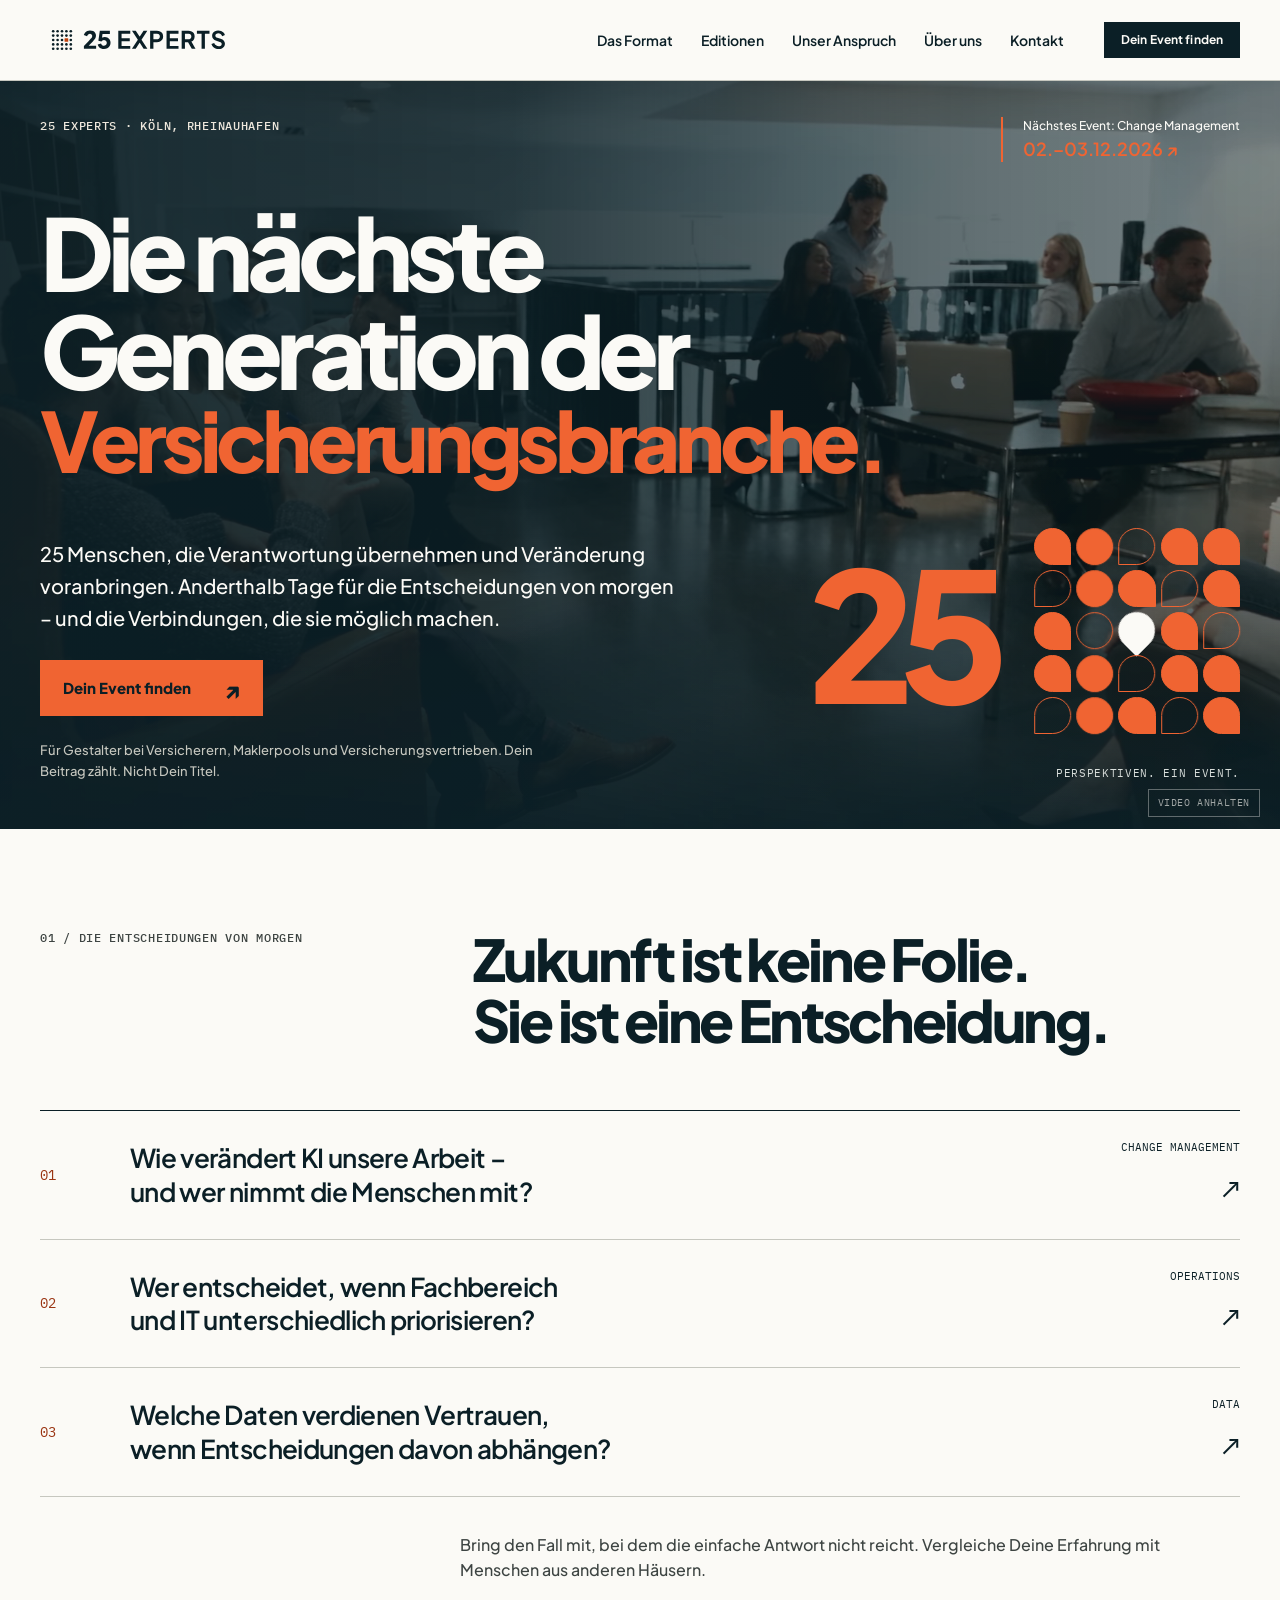
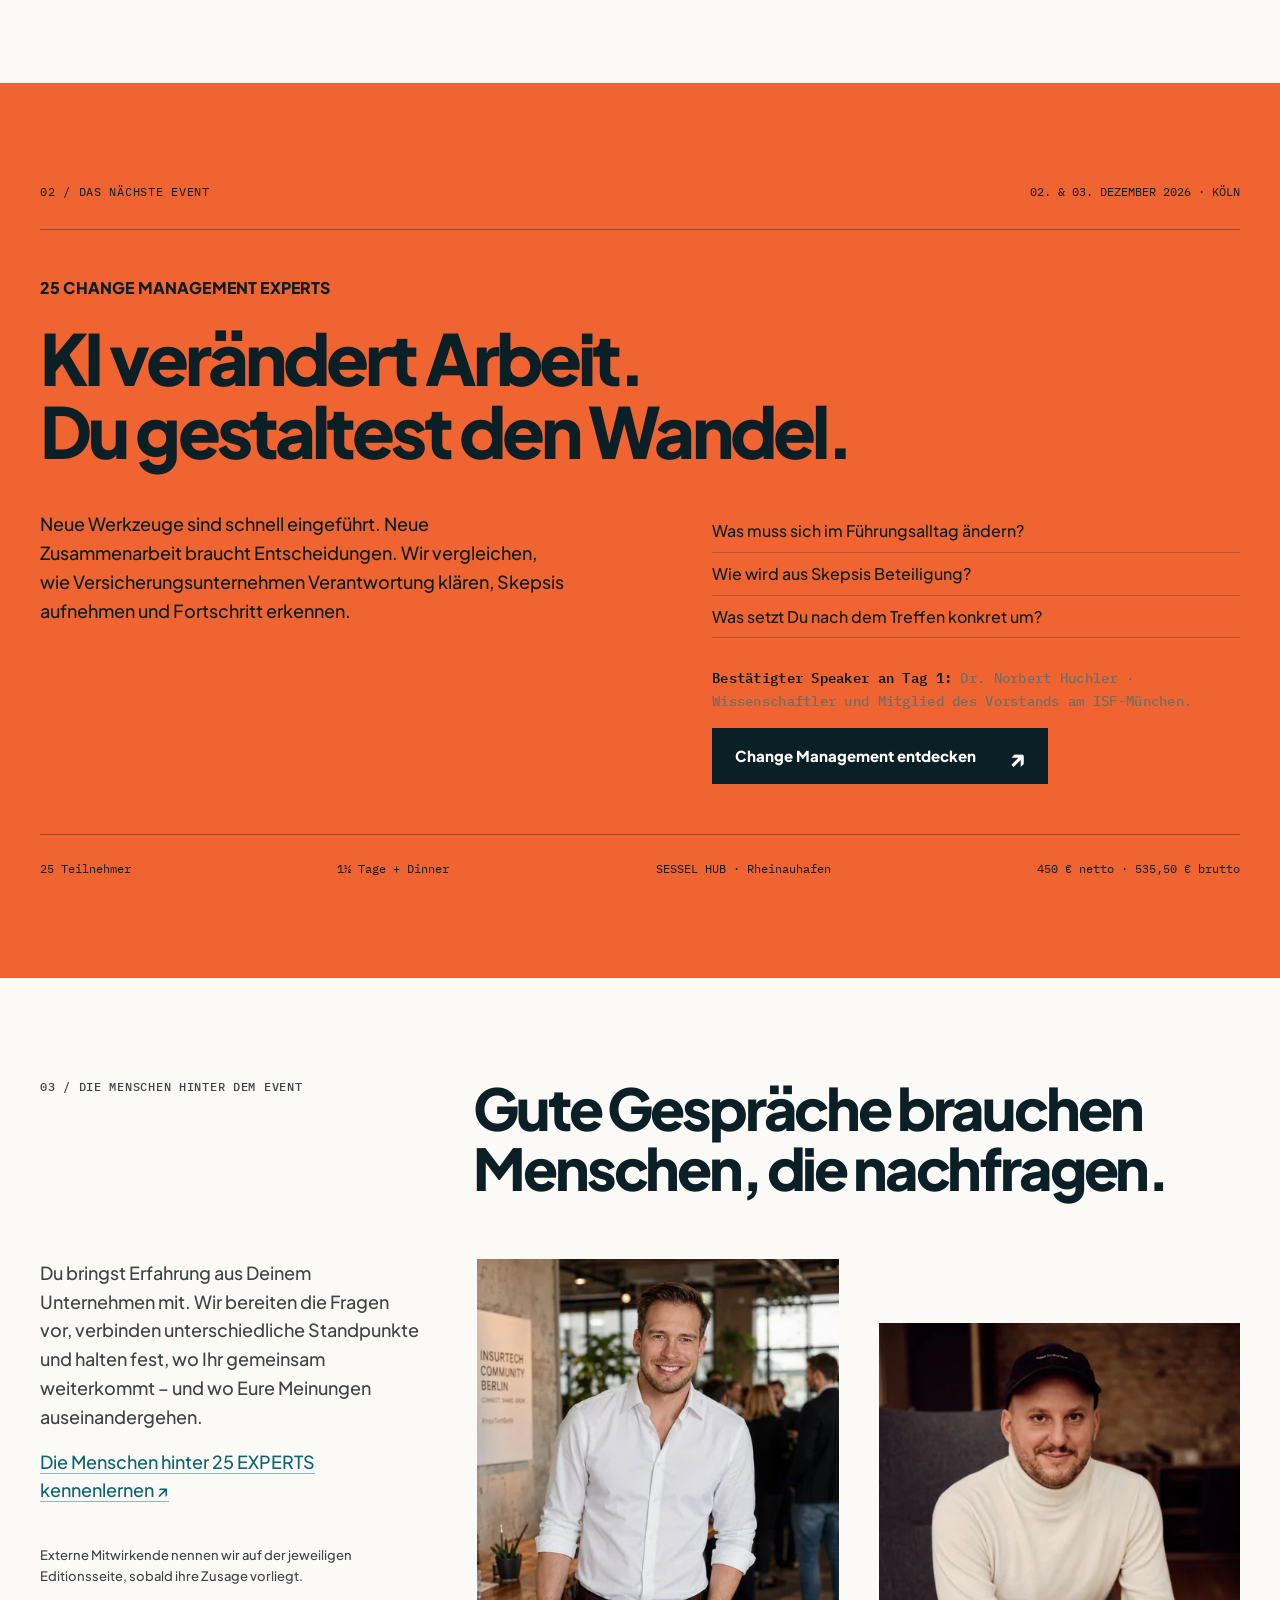
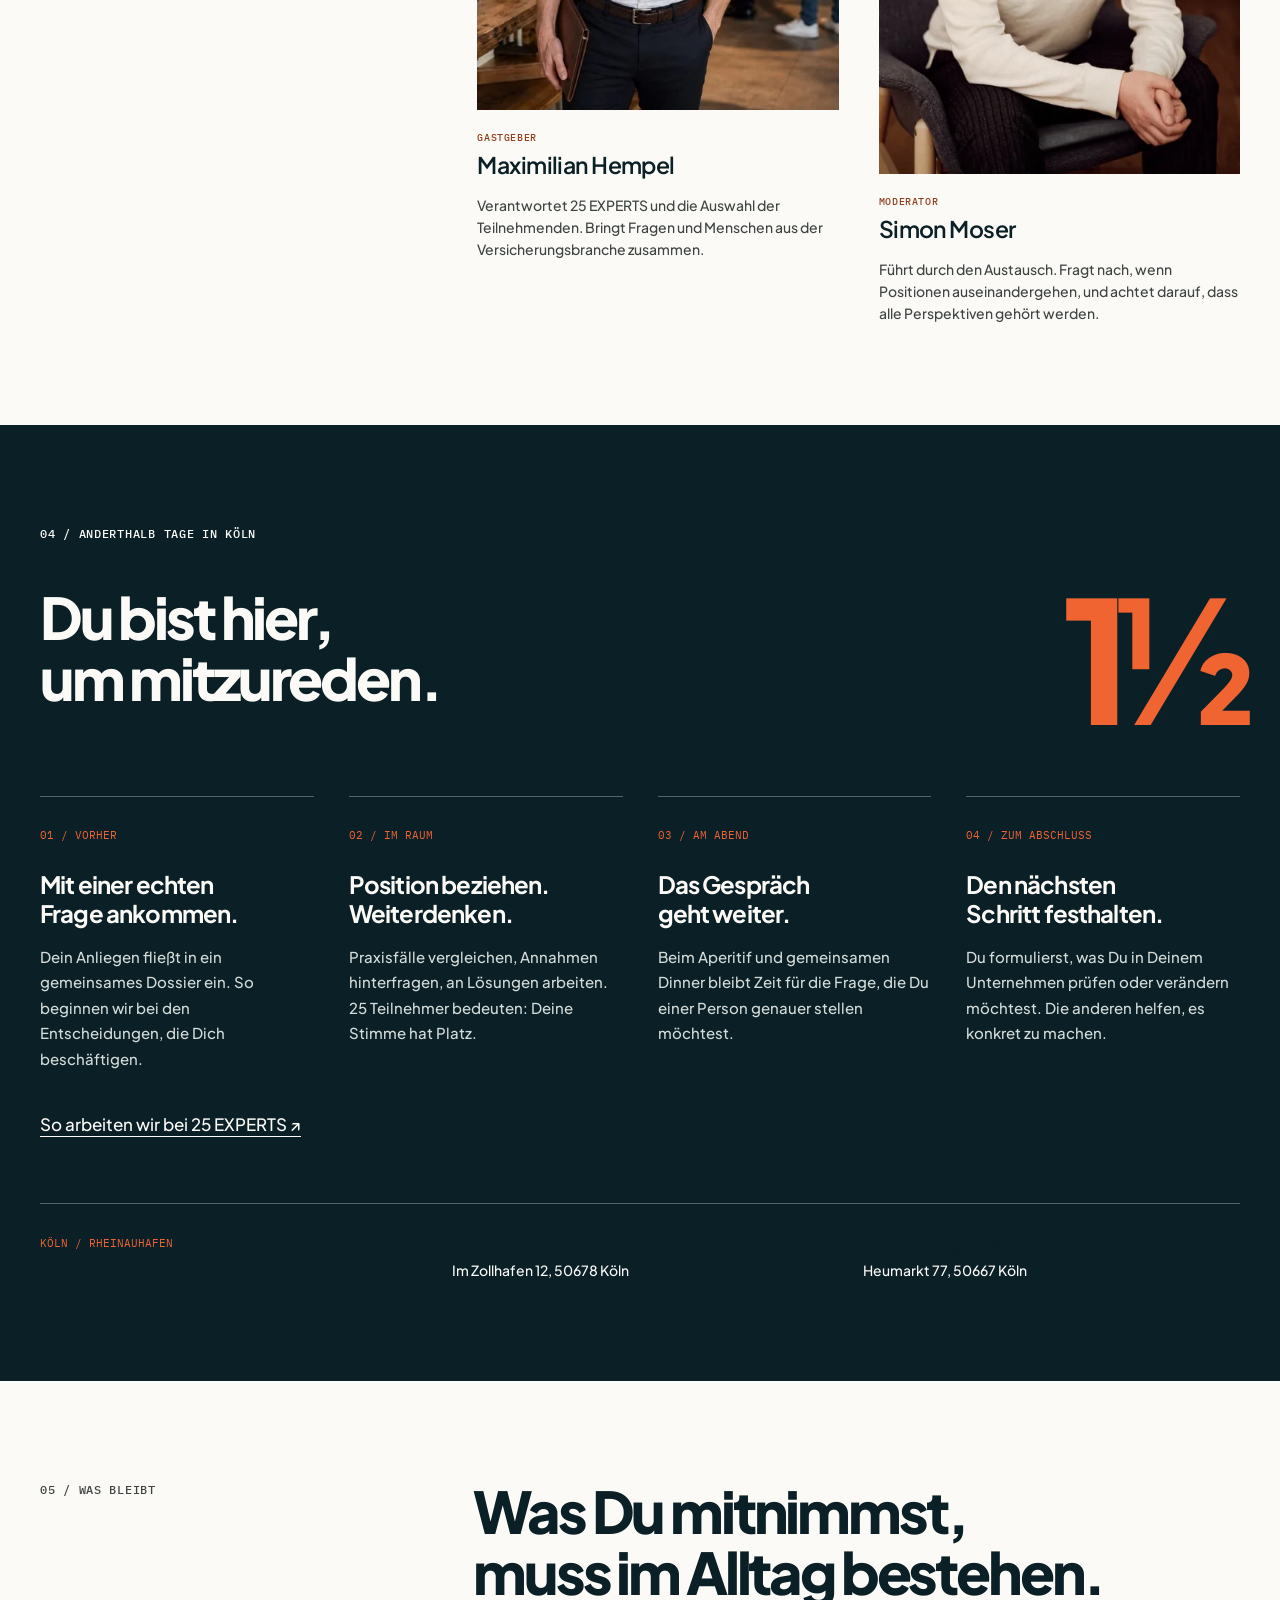
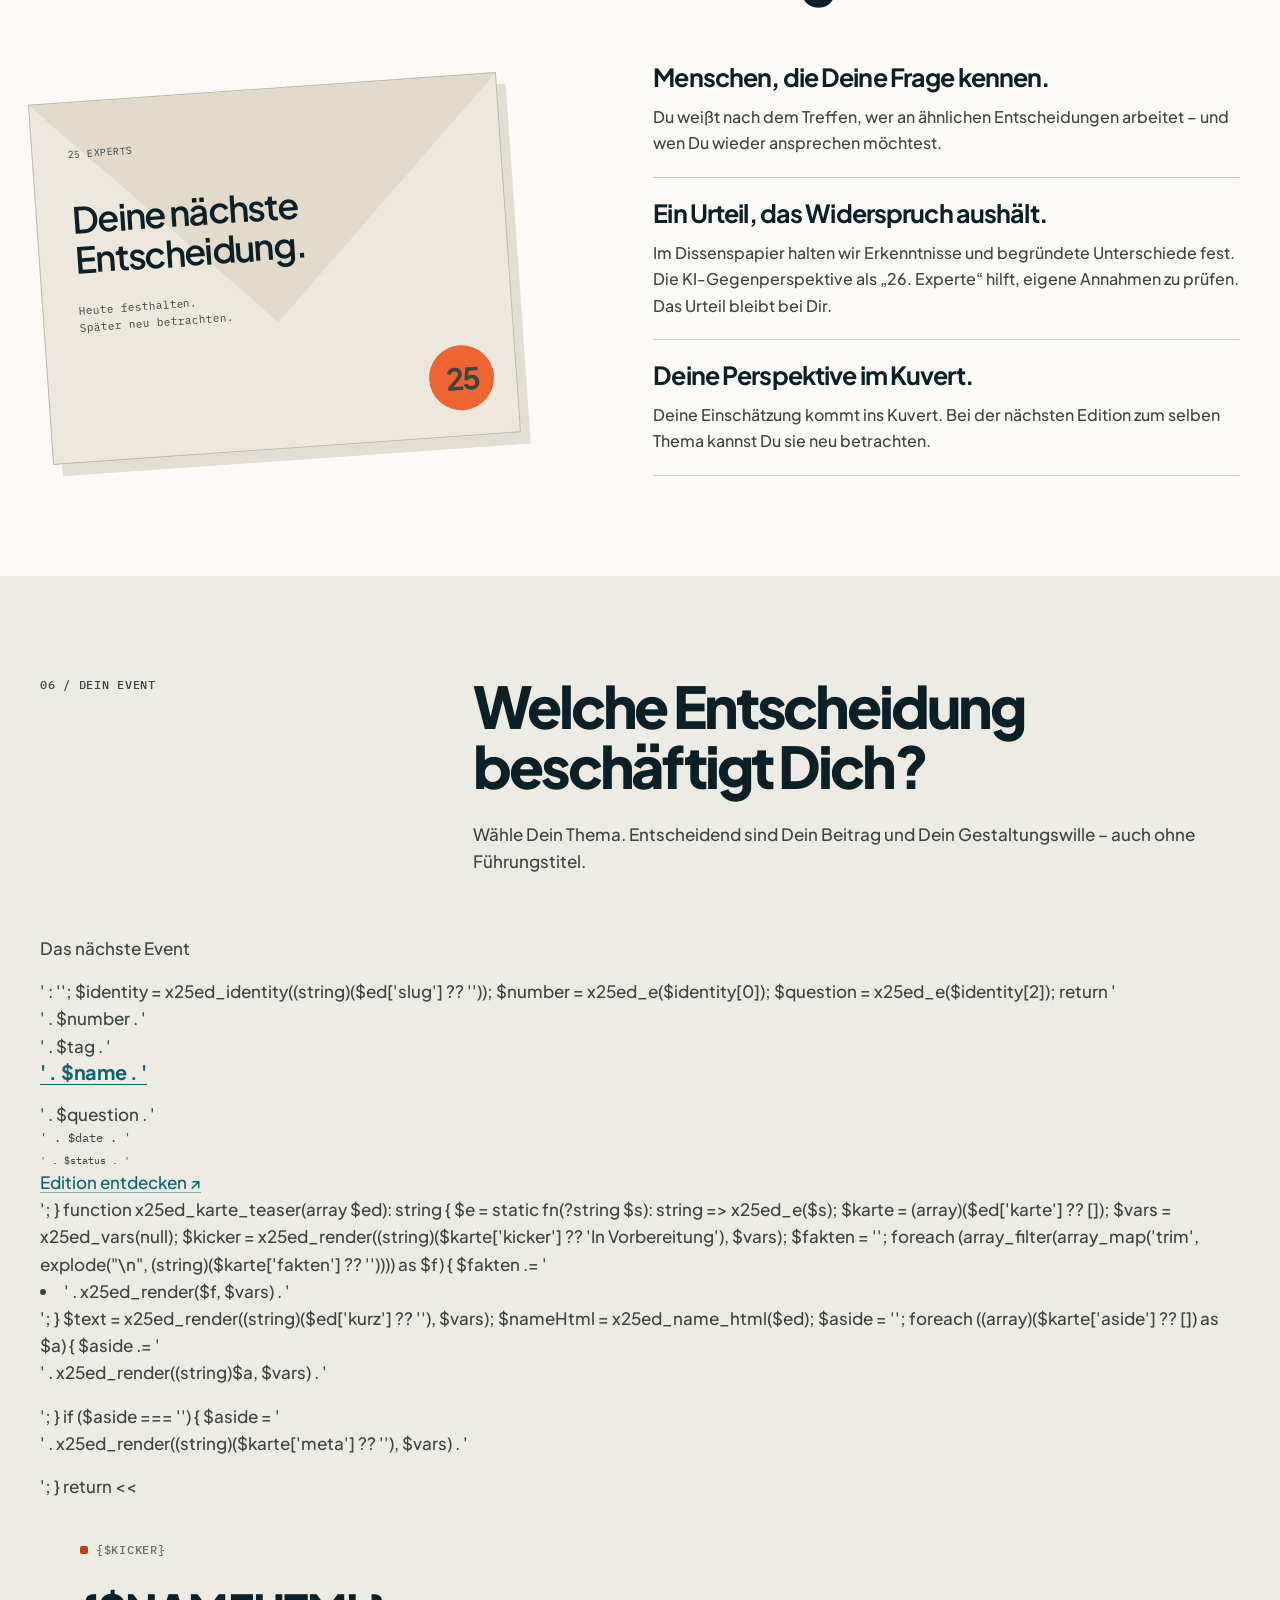
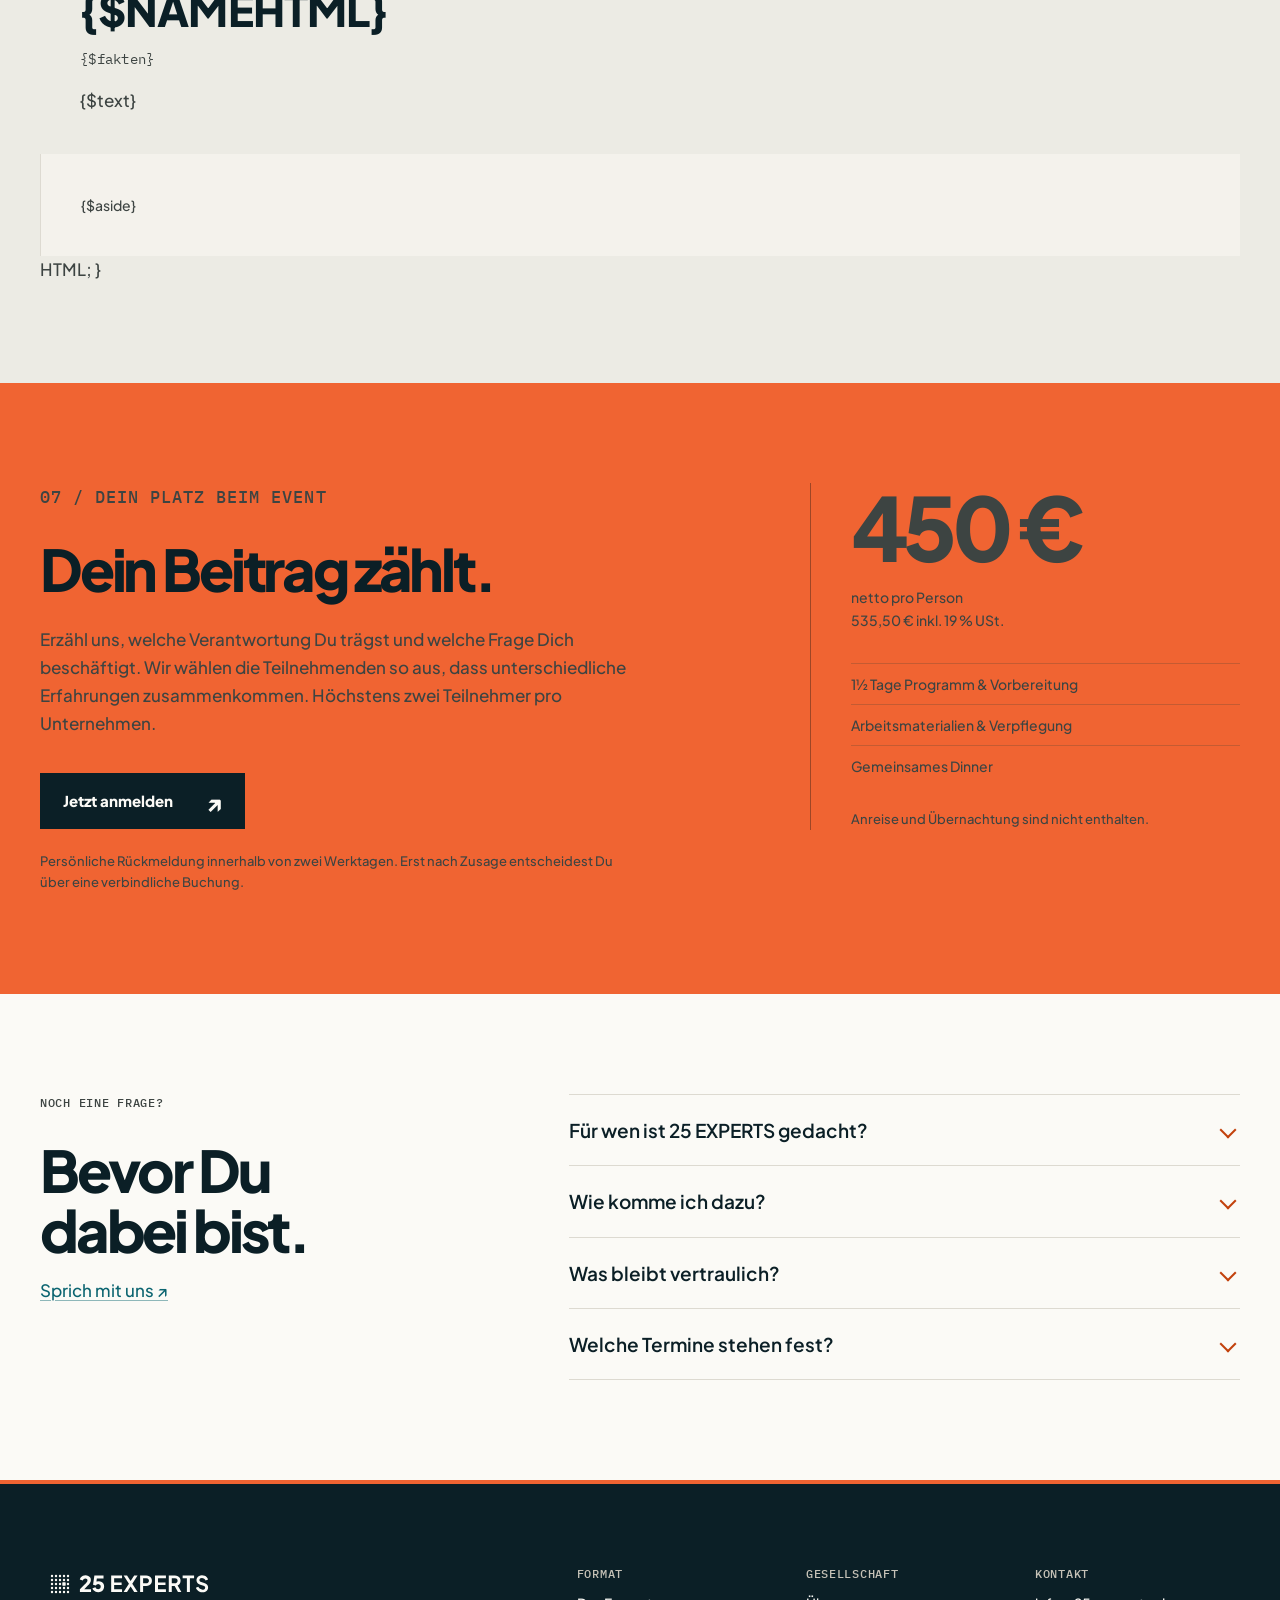
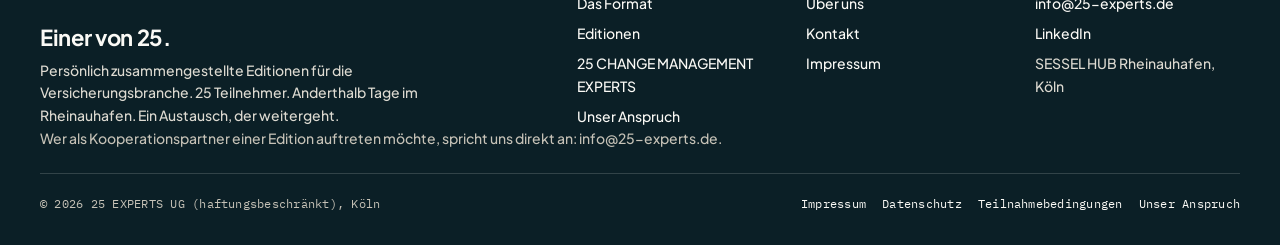
==== index.html @ a6038c77 "Header-Video: Hochformat-Fassung für Handys, Hinweis entfernt - Neue Fassung hero-teilnehmer-v1-mobi" ====
<!DOCTYPE html>
<html lang="de">
<head>
  <meta charset="utf-8">
  <meta name="viewport" content="width=device-width, initial-scale=1">
  <title>25 EXPERTS – Die nächste Generation der Versicherungsbranche</title>
  <meta name="description" content="25 Menschen, die Verantwortung übernehmen. Anderthalb Tage für die Entscheidungen von morgen. Finde Dein Event in Köln, Rheinauhafen.">
  <link rel="canonical" href="https://25-experts.de/">
  <meta property="og:type" content="website">
  <meta property="og:site_name" content="25 EXPERTS">
  <meta property="og:locale" content="de_DE">
  <meta property="og:title" content="25 EXPERTS – Die nächste Generation der Versicherungsbranche">
  <meta property="og:description" content="25 Menschen, die Verantwortung übernehmen. Anderthalb Tage für die Entscheidungen von morgen. Finde Dein Event in Köln, Rheinauhafen.">
  <meta property="og:url" content="https://25-experts.de/">
  <meta property="og:image" content="https://25-experts.de/assets/img/og/25experts-og.jpg">
  <meta property="og:image:width" content="1200">
  <meta property="og:image:height" content="630">
  <meta property="og:image:alt" content="Einer von 25. 25-experts.de">
  <meta name="twitter:card" content="summary_large_image">
  <meta name="theme-color" content="#0B1F26">
  <link rel="icon" href="assets/img/favicon.svg" type="image/svg+xml">
  <link rel="preload" href="assets/fonts/PlusJakartaSans-ExtraBold.woff2" as="font" type="font/woff2" crossorigin>
  <link rel="preload" href="assets/fonts/PlusJakartaSans-Medium.woff2" as="font" type="font/woff2" crossorigin>
  <link rel="preload" href="assets/fonts/IBMPlexMono-Medium.woff2" as="font" type="font/woff2" crossorigin>
  <link rel="stylesheet" href="assets/css/tokens.css?v=fbc4d914">
  <link rel="stylesheet" href="assets/css/components.css?v=30dc58ed">
  <link rel="stylesheet" href="assets/css/site.css?v=1ccbd7b7">
  <link rel="stylesheet" href="assets/css/identity.css?v=69ebd83a">
  <script>document.documentElement.classList.add('js');</script>
  <script type="application/ld+json">
  {
    "@context": "https://schema.org",
    "@type": "Organization",
    "name": "25 EXPERTS",
    "legalName": "25 EXPERTS UG (haftungsbeschränkt)",
    "url": "https://25-experts.de/",
    "logo": "https://25-experts.de/assets/img/25experts-logo-square.svg",
    "image": "https://25-experts.de/assets/img/og/25experts-og.jpg",
    "slogan": "Einer von 25.",
    "description": "25 EXPERTS verbindet Fach- und Führungskräfte aus Versicherern, Maklerpools und Versicherungsvertrieben. Jede Edition wird persönlich zusammengestellt: 25 Teilnehmer, vorbereitete Praxisfragen und ein gemeinsamer Abend in Köln.",
    "address": {"@type": "PostalAddress", "streetAddress": "Moitzfeld 17", "postalCode": "51429", "addressLocality": "Bergisch Gladbach", "addressCountry": "DE"},
    "email": "info@25-experts.de",
    "founder": [{"@type": "Person", "name": "Maximilian Hempel", "sameAs": "https://www.linkedin.com/in/maximilianhempel/"}],
    "sameAs": ["https://www.linkedin.com/company/141373969/"]
  }
  </script>
</head>
<body class="nx-home">
  <a class="x-skip" href="#inhalt">Zum Inhalt springen</a>
  <header class="x-header" id="x-header">
    <div class="x-container x-header__inner">
      <a class="x-header__logo" href="/" aria-label="25 EXPERTS, zur Startseite">
        <img class="x-logo--light" src="assets/img/25experts-logo-horizontal.svg" alt="25 EXPERTS" width="360" height="80">
        <img class="x-logo--dark" src="assets/img/25experts-logo-horizontal-white.svg" alt="" aria-hidden="true" width="360" height="80">
      </a>
      <button class="x-burger" type="button" aria-expanded="false" aria-controls="x-nav" aria-label="Menü öffnen"><span class="x-burger__lines"><span></span></span></button>
      <nav class="x-nav" id="x-nav" aria-label="Hauptnavigation">
        <ul>
          <li><a href="/format">Das Format</a></li>
          <li><a href="/editionen">Editionen</a></li>
          <li><a href="/neutralitaetskodex">Unser Anspruch</a></li>
          <li><a href="/ueber-uns">Über uns</a></li>
          <li><a href="/kontakt">Kontakt</a></li>
        </ul>
        <a class="x-btn x-btn--primary x-btn--sm" href="#editionen">Dein Event finden</a>
      </nav>
    </div>
  </header>

  <main id="inhalt" tabindex="-1">
<section class="nx-hero nx-hero--video" aria-labelledby="home-title">
 <div class="nx-hero__media" aria-hidden="true">
  <video class="nx-hero__video" autoplay muted loop playsinline preload="auto" disablepictureinpicture disableremoteplayback tabindex="-1">
   <source src="assets/video/hero-teilnehmer-v1-mobil.webm" type="video/webm" media="(max-width: 700px)">
   <source src="assets/video/hero-teilnehmer-v1-mobil.mp4" type="video/mp4" media="(max-width: 700px)">
   <source src="assets/video/hero-teilnehmer-v1-720.webm" type="video/webm" media="(max-width: 900px)">
   <source src="assets/video/hero-teilnehmer-v1-720.mp4" type="video/mp4" media="(max-width: 900px)">
   <source src="assets/video/hero-teilnehmer-v1-1080.webm" type="video/webm">
   <source src="assets/video/hero-teilnehmer-v1-1080.mp4" type="video/mp4">
  </video>
 </div>
 <div class="nx-hero__meta"><button class="nx-hero__toggle" type="button" aria-pressed="false" hidden>Video anhalten</button></div>
 <div class="x-container">
  <div class="nx-hero__top"><p class="nx-eyebrow">25 EXPERTS · Köln, Rheinauhafen</p><a class="nx-next-note" href="/editionen/change-management/"><span>Nächstes Event: Change Management</span><strong>02.–03.12.2026 <span aria-hidden="true">↗</span></strong></a></div>
  <h1 id="home-title"><span>Die nächste</span><span>Generation der</span><span class="nx-hero__industry">Versicherungs&shy;branche.</span></h1>
  <div class="nx-hero__bottom"><div><p class="nx-hero__lead">25 Menschen, die Verantwortung übernehmen und Veränderung voranbringen. Anderthalb Tage für die Entscheidungen von morgen – und die Verbindungen, die sie möglich machen.</p><a class="nx-button" href="#editionen">Dein Event finden <span aria-hidden="true">↗</span></a><p class="nx-hero__audience">Für Gestalter bei Versicherern, Maklerpools und Versicherungsvertrieben. Dein Beitrag zählt. Nicht Dein Titel.</p></div><div class="nx-emblem" aria-hidden="true"><span class="nx-emblem__number">25</span><div class="nx-perspectives"><i></i><i></i><i></i><i></i><i></i><i></i><i></i><i></i><i></i><i></i><i></i><i></i><i></i><i></i><i></i><i></i><i></i><i></i><i></i><i></i><i></i><i></i><i></i><i></i><i></i></div><span class="nx-emblem__label">Perspektiven. Ein Event.</span></div></div>
 </div>
</section>
<section class="nx-questions nx-section" aria-labelledby="decisions-title"><div class="x-container">
 <div class="nx-section-head"><p class="nx-eyebrow">01 / Die Entscheidungen von morgen</p><h2 id="decisions-title">Zukunft ist keine Folie.<br>Sie ist eine Entscheidung.</h2></div>
 <div class="nx-question-list">
  <a href="/editionen/change-management/"><span class="nx-question-list__number">01</span><h3>Wie verändert KI unsere Arbeit –<br>und wer nimmt die Menschen mit?</h3><span class="nx-question-list__theme">Change Management <span aria-hidden="true">↗</span></span></a>
  <a href="/editionen/operations/"><span class="nx-question-list__number">02</span><h3>Wer entscheidet, wenn Fachbereich<br>und IT unterschiedlich priorisieren?</h3><span class="nx-question-list__theme">Operations <span aria-hidden="true">↗</span></span></a>
  <a href="/editionen/data/"><span class="nx-question-list__number">03</span><h3>Welche Daten verdienen Vertrauen,<br>wenn Entscheidungen davon abhängen?</h3><span class="nx-question-list__theme">Data <span aria-hidden="true">↗</span></span></a>
 </div><p class="nx-section-tail">Bring den Fall mit, bei dem die einfache Antwort nicht reicht. Vergleiche Deine Erfahrung mit Menschen aus anderen Häusern.</p>
</div></section>
<section class="nx-feature nx-section" aria-labelledby="next-title"><div class="x-container">
 <div class="nx-feature__top"><p class="nx-eyebrow">02 / Das nächste Event</p><p>02. &amp; 03. Dezember 2026 · Köln</p></div>
 <p class="nx-feature__edition">25 CHANGE MANAGEMENT EXPERTS</p><h2 id="next-title">KI verändert Arbeit.<br><span>Du gestaltest den Wandel.</span></h2>
 <div class="nx-feature__bottom"><p>Neue Werkzeuge sind schnell eingeführt. Neue Zusammenarbeit braucht Entscheidungen. Wir vergleichen, wie Versicherungsunternehmen Verantwortung klären, Skepsis aufnehmen und Fortschritt erkennen.</p><div><ul><li>Was muss sich im Führungsalltag ändern?</li><li>Wie wird aus Skepsis Beteiligung?</li><li>Was setzt Du nach dem Treffen konkret um?</li></ul><p class="x-meta"><strong>Bestätigter Speaker an Tag 1:</strong> Dr. Norbert Huchler · Wissenschaftler und Mitglied des Vorstands am ISF-München.</p><a class="nx-button nx-button--ink" href="/editionen/change-management/">Change Management entdecken <span aria-hidden="true">↗</span></a></div></div>
 <div class="nx-feature__facts"><span>25 Teilnehmer</span><span>1½ Tage + Dinner</span><span>SESSEL HUB · Rheinauhafen</span><span>450 € netto · 535,50 € brutto</span></div>
</div></section>

<section class="nx-section nx-people" aria-labelledby="menschen"><div class="x-container">
 <div class="nx-section-head"><p class="nx-eyebrow">03 / Die Menschen hinter dem Event</p><h2 id="menschen">Gute Gespräche brauchen Menschen, die nachfragen.</h2></div>
 <div class="nx-people__grid">
  <div class="nx-people__intro"><p>Du bringst Erfahrung aus Deinem Unternehmen mit. Wir bereiten die Fragen vor, verbinden unterschiedliche Standpunkte und halten fest, wo Ihr gemeinsam weiterkommt – und wo Eure Meinungen auseinandergehen.</p><a class="x-link" href="/ueber-uns">Die Menschen hinter 25 EXPERTS kennenlernen ↗</a><p class="nx-people__note">Externe Mitwirkende nennen wir auf der jeweiligen Editionsseite, sobald ihre Zusage vorliegt.</p></div>
  <figure><img src="assets/img/max-hempel-960.webp" srcset="assets/img/max-hempel-480.webp 480w, assets/img/max-hempel-960.webp 960w" sizes="(max-width:700px) 45vw, (max-width:1000px) 45vw, 400px" width="960" height="1200" loading="lazy" decoding="async" alt="Maximilian Hempel, Gastgeber"><figcaption><span class="nx-eyebrow">Gastgeber</span><strong>Maximilian Hempel</strong><p>Verantwortet 25 EXPERTS und die Auswahl der Teilnehmenden. Bringt Fragen und Menschen aus der Versicherungsbranche zusammen.</p></figcaption></figure>
  <figure><img src="assets/img/simon-moser-20260929-960.webp" srcset="assets/img/simon-moser-20260929-480.webp 480w, assets/img/simon-moser-20260929-960.webp 960w" sizes="(max-width:700px) 45vw, (max-width:1000px) 45vw, 400px" width="1179" height="1549" loading="lazy" decoding="async" alt="Simon Moser, Moderator"><figcaption><span class="nx-eyebrow">Moderator</span><strong>Simon Moser</strong><p>Führt durch den Austausch. Fragt nach, wenn Positionen auseinandergehen, und achtet darauf, dass alle Perspektiven gehört werden.</p></figcaption></figure>
 </div>
</div></section>
<section class="nx-section nx-experience" aria-labelledby="format-h"><div class="x-container">
 <p class="nx-eyebrow">04 / Anderthalb Tage in Köln</p><div class="nx-experience__head"><h2 id="format-h">Du bist hier,<br>um mitzureden.</h2><p class="nx-big-number" aria-hidden="true">1½</p></div>
 <ol class="nx-journey">
  <li><span>01 / Vorher</span><h3>Mit einer echten Frage ankommen.</h3><p>Dein Anliegen fließt in ein gemeinsames Dossier ein. So beginnen wir bei den Entscheidungen, die Dich beschäftigen.</p></li>
  <li><span>02 / Im Raum</span><h3>Position beziehen. Weiterdenken.</h3><p>Praxisfälle vergleichen, Annahmen hinterfragen, an Lösungen arbeiten. 25 Teilnehmer bedeuten: Deine Stimme hat Platz.</p></li>
  <li><span>03 / Am Abend</span><h3>Das Gespräch geht weiter.</h3><p>Beim Aperitif und gemeinsamen Dinner bleibt Zeit für die Frage, die Du einer Person genauer stellen möchtest.</p></li>
  <li><span>04 / Zum Abschluss</span><h3>Den nächsten Schritt festhalten.</h3><p>Du formulierst, was Du in Deinem Unternehmen prüfen oder verändern möchtest. Die anderen helfen, es konkret zu machen.</p></li>
 </ol><a class="nx-text-link" href="/format">So arbeiten wir bei 25 EXPERTS ↗</a>
 <div class="nx-place"><span>Köln / Rheinauhafen</span><p><strong>SESSEL HUB · Kranhaus Nord</strong><br>Im Zollhafen 12, 50678 Köln</p><p><strong>Dinner im Gilden im Zims</strong><br>Heumarkt 77, 50667 Köln</p></div>
</div></section>
<section class="nx-section nx-outcomes" aria-labelledby="ergebnisse"><div class="x-container">
 <div class="nx-section-head"><p class="nx-eyebrow">05 / Was bleibt</p><h2 id="ergebnisse">Was Du mitnimmst,<br>muss im Alltag bestehen.</h2></div>
 <div class="nx-outcomes__grid"><div class="nx-envelope" aria-hidden="true"><span>25 EXPERTS</span><strong>Deine nächste<br>Entscheidung.</strong><p>Heute festhalten.<br>Später neu betrachten.</p><b>25</b></div>
 <div class="nx-takeaways"><article><h3>Menschen, die Deine Frage kennen.</h3><p>Du weißt nach dem Treffen, wer an ähnlichen Entscheidungen arbeitet – und wen Du wieder ansprechen möchtest.</p></article><article><h3>Ein Urteil, das Widerspruch aushält.</h3><p>Im Dissenspapier halten wir Erkenntnisse und begründete Unterschiede fest. Die KI-Gegenperspektive als „26. Experte“ hilft, eigene Annahmen zu prüfen. Das Urteil bleibt bei Dir.</p></article><article><h3>Deine Perspektive im Kuvert.</h3><p>Deine Einschätzung kommt ins Kuvert. Bei der nächsten Edition zum selben Thema kannst Du sie neu betrachten. </p></article></div></div>
</div></section>
<section class="nx-section nx-editions-section" id="editionen" aria-labelledby="ed-h"><div class="x-container">
 <div class="nx-section-head"><p class="nx-eyebrow">06 / Dein Event</p><div><h2 id="ed-h">Welche Entscheidung<br>beschäftigt Dich?</h2><p>Wähle Dein Thema. Entscheidend sind Dein Beitrag und Dein Gestaltungswille – auch ohne Führungstitel.</p></div></div>
 <div class="x-editions ux-editions" data-editionen-karten><!-- EDITIONS:START --><article class="ux-edition ux-edition--featured" aria-label="25 CHANGE MANAGEMENT EXPERTS"><span class="nx-edition__number" aria-hidden="true">01</span><div><p class="x-kicker">Das nächste Event</p><h3><a href="/editionen/change-management/">25 CHANGE MANAGEMENT EXPERTS</a></h3><p class="nx-edition__question">Wie wird aus neuen Werkzeugen eine Zusammenarbeit, die trägt?</p></div><p class="ux-edition__date">2. und 3. Dezember 2026<span>Termin bestätigt</span></p><a class="x-link" href="/editionen/change-management/">Edition entdecken <span aria-hidden="true">↗</span></a></article><article class="ux-edition" aria-label="25 SECURITY EXPERTS"><span class="nx-edition__number" aria-hidden="true">02</span><div><h3><a href="/editionen/security/">25 SECURITY EXPERTS</a></h3><p class="nx-edition__question">Wer entscheidet zwischen Schutz, Tempo und Verantwortung?</p></div><p class="ux-edition__date">28./29. Januar 2027 (vorläufig)<span>Termin vorläufig</span></p><a class="x-link" href="/editionen/security/">Edition entdecken <span aria-hidden="true">↗</span></a></article><article class="ux-edition" aria-label="25 VERTRIEBS EXPERTS"><span class="nx-edition__number" aria-hidden="true">03</span><div><h3><a href="/editionen/vertrieb/">25 VERTRIEBS EXPERTS</a></h3><p class="nx-edition__question">Was braucht Vertrieb, wenn sich Erwartungen und Zugänge verändern?</p></div><p class="ux-edition__date">18./19. März 2027 (vorläufig)<span>Termin vorläufig</span></p><a class="x-link" href="/editionen/vertrieb/">Edition entdecken <span aria-hidden="true">↗</span></a></article><article class="ux-edition" aria-label="25 FEMALE EXPERTS"><span class="nx-edition__number" aria-hidden="true">05</span><div><h3><a href="/editionen/female/">25 FEMALE EXPERTS</a></h3><p class="nx-edition__question">Wie stärken Frauen ihren Einfluss auf die Entscheidungen der Branche?</p></div><p class="ux-edition__date">14./15. April 2027 (vorläufig)<span>Termin vorläufig</span></p><a class="x-link" href="/editionen/female/">Edition entdecken <span aria-hidden="true">↗</span></a></article><article class="ux-edition" aria-label="25 OPERATIONS EXPERTS"><span class="nx-edition__number" aria-hidden="true">04</span><div><h3><a href="/editionen/operations/">25 OPERATIONS EXPERTS</a></h3><p class="nx-edition__question">Wie werden aus Übergaben gemeinsame Entscheidungen?</p></div><p class="ux-edition__date">9./10. Juni 2027 (vorläufig)<span>Termin vorläufig</span></p><a class="x-link" href="/editionen/operations/">Edition entdecken <span aria-hidden="true">↗</span></a></article><article class="ux-edition" aria-label="25 DATA EXPERTS"><span class="nx-edition__number" aria-hidden="true">06</span><div><h3><a href="/editionen/data/">25 DATA EXPERTS</a></h3><p class="nx-edition__question">Welche Daten tragen Entscheidungen – und wer steht dafür ein?</p></div><p class="ux-edition__date">15./16. September 2027 (vorläufig)<span>Termin vorläufig</span></p><a class="x-link" href="/editionen/data/">Edition entdecken <span aria-hidden="true">↗</span></a></article><article class="ux-edition" aria-label="25 SUSTAINABILITY EXPERTS"><span class="nx-edition__number" aria-hidden="true">07</span><div><h3><a href="/editionen/sustainability/">25 SUSTAINABILITY EXPERTS</a></h3><p class="nx-edition__question">Wie wird aus Nachhaltigkeitszielen veränderte Praxis?</p></div><p class="ux-edition__date">7./8. Oktober 2027 (vorläufig)<span>Termin vorläufig</span></p><a class="x-link" href="/editionen/sustainability/">Edition entdecken <span aria-hidden="true">↗</span></a></article><!-- EDITIONS:END --></div>
</div></section>
<section class="nx-section nx-access" aria-labelledby="platz-h"><div class="x-container nx-access__grid">
 <div><p class="nx-eyebrow">07 / Dein Platz beim Event</p><h2 id="platz-h">Dein Beitrag zählt.</h2><p>Erzähl uns, welche Verantwortung Du trägst und welche Frage Dich beschäftigt. Wir wählen die Teilnehmenden so aus, dass unterschiedliche Erfahrungen zusammenkommen. Höchstens zwei Teilnehmer pro Unternehmen.</p><a class="nx-button nx-button--ink" href="#editionen">Jetzt anmelden <span aria-hidden="true">↗</span></a><p class="nx-access__note">Persönliche Rückmeldung innerhalb von zwei Werktagen. Erst nach Zusage entscheidest Du über eine verbindliche Buchung.</p></div>
 <div class="nx-price"><p class="nx-price__amount">450 €</p><p>netto pro Person<br>535,50 € inkl. 19 % USt.</p><ul><li>1½ Tage Programm &amp; Vorbereitung</li><li>Arbeitsmaterialien &amp; Verpflegung</li><li>Gemeinsames Dinner</li></ul><p class="nx-access__note">Anreise und Übernachtung sind nicht enthalten.</p></div>
</div></section>
<section class="nx-section" aria-labelledby="fragen-h"><div class="x-container ux-faq"><div><p class="nx-eyebrow">Noch eine Frage?</p><h2 id="fragen-h">Bevor Du<br>dabei bist.</h2><a class="x-link" href="/kontakt">Sprich mit uns ↗</a></div><div class="x-accordion">
 <details><summary>Für wen ist 25 EXPERTS gedacht?</summary><div class="x-accordion__body"><p>Für Menschen, die bei Versicherern, Maklerpools und Versicherungsvertrieben Verantwortung übernehmen und Veränderung voranbringen. Fachliche Erfahrung und Dein Anliegen zählen, nicht Alter oder Titel. Die Female Edition richtet sich an Frauen in der Versicherungsbranche.</p></div></details>
 <details><summary>Wie komme ich dazu?</summary><div class="x-accordion__body"><p>Du fragst Deine Teilnahme kostenfrei an. Wir melden uns innerhalb von zwei Werktagen persönlich. Nach Zusage entscheidest Du, ob Du verbindlich buchen möchtest. Erst diese Buchung begründet eine Zahlungspflicht.</p></div></details>
 <details><summary>Was bleibt vertraulich?</summary><div class="x-accordion__body"><p>Erfahrungen dürfen weitergedacht werden; Aussagen werden außerhalb des Events keiner Person oder Organisation zugeordnet. Öffentliche Ergebnisse werden nur nach Freigabe geteilt.</p><a href="/neutralitaetskodex">Unser Kodex</a></div></details>
 <details><summary>Welche Termine stehen fest?</summary><div class="x-accordion__body"><p>Der Status steht bei jeder Edition. Vorläufige Termine sind ausdrücklich gekennzeichnet. Den aktuellen Stand findest Du auf der jeweiligen Editionsseite.</p><a href="#editionen">Editionen und Termine</a></div></details>
</div></div></section>

  </main>

  <footer class="x-footer" role="contentinfo">
    <div class="x-container">
      <div class="x-footer__grid">
        <div class="x-footer__brand">
          <a href="/" aria-label="25 EXPERTS, zur Startseite"><img src="assets/img/25experts-logo-horizontal-mono-white.svg" alt="25 EXPERTS" width="360" height="80"></a>
          <p class="x-footer__claim">Einer von 25.</p>
          <p>Persönlich zusammengestellte Editionen für die Versicherungsbranche. 25 Teilnehmer. Anderthalb Tage im Rheinauhafen. Ein Austausch, der weitergeht.</p>
        </div>
        <div>
          <p class="x-footer__title">Format</p>
          <ul>
            <li><a href="/format">Das Format</a></li>
            <li><a href="/editionen">Editionen</a></li>
            <li><a href="/editionen/change-management/">25 CHANGE MANAGEMENT EXPERTS</a></li>
            <li><a href="/neutralitaetskodex">Unser Anspruch</a></li>
          </ul>
        </div>
        <div>
          <p class="x-footer__title">Gesellschaft</p>
          <ul>
            <li><a href="/ueber-uns">Über uns</a></li>
            <li><a href="/kontakt">Kontakt</a></li>
            <li><a href="/impressum">Impressum</a></li>
          </ul>
        </div>
        <div>
          <p class="x-footer__title">Kontakt</p>
          <ul>
            <li><a href="mailto:info@25-experts.de">info@25-experts.de</a></li>
            <li><a href="https://www.linkedin.com/company/141373969/" rel="noopener">LinkedIn</a></li>
            <li>SESSEL HUB Rheinauhafen, Köln</li>
          </ul>
        </div>
      </div>
      <p class="x-footer__fine">Wer als Kooperationspartner einer Edition auftreten möchte, spricht uns direkt an: info@25-experts.de.</p>
      
      <div class="x-footer__bottom">
        <span>&copy; 2026 25 EXPERTS UG (haftungsbeschränkt), Köln</span>
        <ul>
          <li><a href="/impressum">Impressum</a></li>
          <li><a href="/datenschutz">Datenschutz</a></li>
          <li><a href="/teilnahmebedingungen">Teilnahmebedingungen</a></li>
          <li><a href="/neutralitaetskodex">Unser Anspruch</a></li>
        </ul>
      </div>
    </div>
  </footer>
  <script src="assets/js/site.js?v=0d2043a8" defer></script>
</body>
</html>
---- assets/css/tokens.css ----
/* 25 EXPERTS — Design Tokens (CSS Custom Properties)
   Generiert aus tokens.json · v2.0.0 · 2026-08-17 · Konzept „Am Tisch."
   Eigenständige Marke. Drei Stimmen: Sans (Raum) / Serif (Mensch) / Mono (Maschine).
   Fotografiegeführt: Event-Fotografie, natürliches Licht, Sesselhub Rheinauhafen. */

@font-face { font-family: 'Plus Jakarta Sans'; font-weight: 500; font-display: swap; src: url('../fonts/PlusJakartaSans-Medium.woff2') format('woff2'); }
@font-face { font-family: 'Plus Jakarta Sans'; font-weight: 600; font-display: swap; src: url('../fonts/PlusJakartaSans-SemiBold.woff2') format('woff2'); }
@font-face { font-family: 'Plus Jakarta Sans'; font-weight: 700; font-display: swap; src: url('../fonts/PlusJakartaSans-Bold.woff2') format('woff2'); }
@font-face { font-family: 'Plus Jakarta Sans'; font-weight: 800; font-display: swap; src: url('../fonts/PlusJakartaSans-ExtraBold.woff2') format('woff2'); }
@font-face { font-family: 'Source Serif 4'; font-weight: 400; font-display: swap; src: url('../fonts/SourceSerif4-Regular.woff2') format('woff2'); }
@font-face { font-family: 'Source Serif 4'; font-weight: 600; font-display: swap; src: url('../fonts/SourceSerif4-SemiBold.woff2') format('woff2'); }
@font-face { font-family: 'IBM Plex Mono'; font-weight: 400; font-display: swap; src: url('../fonts/IBMPlexMono-Regular.woff2') format('woff2'); }
@font-face { font-family: 'IBM Plex Mono'; font-weight: 500; font-display: swap; src: url('../fonts/IBMPlexMono-Medium.woff2') format('woff2'); }
@font-face { font-family: 'IBM Plex Mono'; font-weight: 600; font-display: swap; src: url('../fonts/IBMPlexMono-SemiBold.woff2') format('woff2'); }

:root {
  /* Farbe — Primitive */
  --x-ink-950: #0B1F26; --x-ink-900: #10303A; --x-ink-800: #173F4C; --x-ink-700: #20505F; --x-ink-600: #2B6272;
  --x-petrol-600: #0B6470; --x-petrol-500: #0E7C8B; --x-petrol-100: #D3EBEE; --x-petrol-050: #EAF5F6;
  --x-signal-700: #9A3412; --x-signal-600: #C2410C; --x-signal-500: #E4572E; --x-signal-300: #F5A26B; --x-signal-100: #FEE7D6; --x-signal-050: #FFF4EC;
  --x-paper-0: #FFFFFF; --x-paper-50: #FBFAF6; --x-paper-100: #F4F2EC;
  --x-hafen-100: #DCEBEA; --x-hafen-050: #EEF5F4; --x-wood-200: #E9DCC8; --x-wood-100: #F3ECE0;
  --x-neutral-100: #ECEAE3; --x-neutral-200: #DDDAD1; --x-neutral-300: #C6C2B7; --x-neutral-500: #6B6E6A; --x-neutral-700: #3D4442;

  /* Farbe — Semantik */
  --x-bg: var(--x-paper-50);
  --x-bg-elevated: var(--x-paper-0);
  --x-bg-muted: var(--x-paper-100);
  --x-bg-soft: var(--x-hafen-050);
  --x-scrim: linear-gradient(180deg, rgba(11,31,38,0) 0%, rgba(11,31,38,.55) 60%, rgba(11,31,38,.85) 100%);
  --x-scrim-side: linear-gradient(90deg, rgba(11,31,38,.82) 0%, rgba(11,31,38,.45) 55%, rgba(11,31,38,0) 100%);
  --x-bg-inverse: var(--x-ink-950);
  --x-text: var(--x-ink-950);
  --x-text-body: var(--x-neutral-700);
  --x-text-muted: var(--x-neutral-500);
  --x-text-inverse: var(--x-paper-50);
  --x-action: var(--x-petrol-600);
  --x-action-hover: var(--x-ink-800);
  --x-action-soft: var(--x-petrol-050);
  --x-accent: var(--x-signal-600);
  --x-accent-hover: var(--x-signal-700);
  --x-accent-soft: var(--x-signal-050);
  --x-accent-on-dark: var(--x-signal-300);
  --x-border: var(--x-neutral-200);
  --x-border-strong: var(--x-neutral-300);
  --x-focus: var(--x-signal-600);
  --x-success: #1F6B3A; --x-warning: #8A5A00; --x-danger: #A32D2D;

  /* Typografie */
  --x-font-display: 'Plus Jakarta Sans', 'Aptos Display', 'Segoe UI', Arial, sans-serif;
  --x-font-text: 'Plus Jakarta Sans', 'Segoe UI', Arial, sans-serif;
  --x-font-serif: 'Source Serif 4', 'Iowan Old Style', 'Palatino Linotype', Georgia, serif;
  --x-font-mono: 'IBM Plex Mono', 'SFMono-Regular', Consolas, 'Liberation Mono', monospace;
  --x-fs-xs: 1.2rem; --x-fs-sm: 1.4rem; --x-fs-base: 1.7rem; --x-fs-md: 1.9rem; --x-fs-lg: 2.2rem;
  --x-fs-xl: 2.8rem; --x-fs-2xl: 3.6rem; --x-fs-3xl: 4.6rem; --x-fs-4xl: 6.4rem; --x-fs-meta: 1.2rem;
  --x-fs-display: clamp(4.4rem, 3rem + 5vw, 9.6rem); --x-fs-numeral: clamp(9.6rem, 6rem + 12vw, 22rem);
  --x-lh-tight: 1.1; --x-lh-snug: 1.25; --x-lh-normal: 1.6; --x-lh-relaxed: 1.75;
  --x-track-display: -0.015em; --x-track-kicker: 0.06em; --x-track-mono: 0.02em;

  /* Abstände (Root 10px) */
  --x-sp-1: .4rem; --x-sp-2: .8rem; --x-sp-3: 1.2rem; --x-sp-4: 1.6rem; --x-sp-5: 2rem; --x-sp-6: 2.4rem;
  --x-sp-8: 3.2rem; --x-sp-9: 3.6rem; --x-sp-10: 4rem; --x-sp-12: 4.8rem; --x-sp-16: 6.4rem; --x-sp-20: 8rem; --x-sp-24: 9.6rem; --x-sp-30: 12rem;

  /* Layout */
  --x-container: 1200px; --x-content: 720px; --x-gutter: 2.4rem;
  --x-header-h: 80px; --x-header-h-mobile: 64px;

  /* Radien, Schatten, Motion */
  --x-radius-s: 4px; --x-radius-m: 6px; --x-radius-l: 8px; --x-radius-xl: 12px; --x-radius-card: 12px; --x-radius-photo: 16px; --x-radius-pill: 999px;
  --x-shadow-1: 0 0 0 1px rgba(11,31,38,.04), 0 1px 2px rgba(11,31,38,.06);
  --x-shadow-2: 0 0 0 1px rgba(11,31,38,.04), 0 7px 20px -5px rgba(11,31,38,.15);
  --x-shadow-3: 0 6px 20px rgba(11,31,38,.20);
  --x-shadow-focus: 0 0 0 3px rgba(194,65,12,.35);
  --x-motion-fast: 120ms; --x-motion-base: 200ms; --x-motion-slow: 600ms; --x-motion-kenburns: 22s; --x-ease: cubic-bezier(.2,.7,.2,1); --x-ease-out: cubic-bezier(.16,1,.3,1);
}

/* Dunkle Fläche als Kontext (Hero, Footer): Semantik invertieren */
.x-dark, [data-theme="dark"] {
  --x-bg: var(--x-ink-950); --x-bg-elevated: var(--x-ink-900); --x-bg-muted: var(--x-ink-800);
  --x-text: var(--x-paper-50); --x-text-body: var(--x-neutral-200); --x-text-muted: var(--x-neutral-300);
  --x-action: var(--x-paper-50); --x-action-hover: var(--x-signal-300);
  --x-accent: var(--x-signal-300); --x-accent-hover: var(--x-signal-100);
  --x-border: rgba(251,250,246,.16); --x-border-strong: rgba(251,250,246,.32);
  color: var(--x-text); background: var(--x-bg);
}

@media (prefers-reduced-motion: reduce) { :root { --x-motion-fast: 0ms; --x-motion-base: 0ms; --x-motion-slow: 0ms; --x-motion-kenburns: 0s; } }
---- assets/css/components.css ----
/* 25 EXPERTS · Komponentenbibliothek v2.0 · 2026-08-17 · Konzept „Am Tisch."
   Setzt tokens.css (v2) voraus. Prefix `x-`. Root 10px (html { font-size: 62.5% }).
   Drei Stimmen: Sans = Raum (Layout, Headlines, Text) · Serif = Mensch (Thesen, Zitate, Prognosen)
   · Mono = Maschine (Protokoll, Prompt, Zeitstempel, Meta). Foto zuerst, Text darauf (nur mit Scrim).
   Kontraste: alle Text-/Hintergrund-Paarungen ≥ 4.5:1 (siehe build_contrast.py). */

/* ==========================================================================
   0. Basis
   ========================================================================== */
html { font-size: 62.5%; -webkit-text-size-adjust: 100%; scroll-behavior: smooth; }
@media (prefers-reduced-motion: reduce) { html { scroll-behavior: auto; } }
body { margin: 0; font-family: var(--x-font-text); font-size: var(--x-fs-base); line-height: var(--x-lh-normal); color: var(--x-text-body); background: var(--x-bg); -webkit-font-smoothing: antialiased; overflow-x: clip; }
*, *::before, *::after { box-sizing: border-box; }
img, svg, video { max-width: 100%; height: auto; }
img { display: block; }
h1, h2, h3, h4, h5 { overflow-wrap: break-word; }
:focus-visible { outline: 2px solid var(--x-focus); outline-offset: 3px; border-radius: 2px; }
.x-dark :focus-visible, [data-theme="dark"] :focus-visible { outline-color: var(--x-signal-300); }
::selection { background: var(--x-signal-100); color: var(--x-ink-950); }
.x-visually-hidden { position: absolute !important; width: 1px; height: 1px; margin: -1px; padding: 0; overflow: hidden; clip: rect(0 0 0 0); white-space: nowrap; border: 0; }
.x-skip { position: absolute; left: var(--x-sp-4); top: -100px; z-index: 100; padding: var(--x-sp-2) var(--x-sp-4); background: var(--x-ink-950); color: var(--x-paper-50); border-radius: var(--x-radius-m); font-weight: 600; text-decoration: none; }
.x-skip:focus { top: var(--x-sp-4); outline-color: var(--x-signal-300); }

/* ==========================================================================
   1. Layout · 12 Spalten, Container 1200, Full-bleed
   ========================================================================== */
.x-container { width: 100%; max-width: calc(var(--x-container) + 2 * var(--x-gutter)); margin-inline: auto; padding-inline: var(--x-gutter); }
.x-container--wide { max-width: calc(1440px + 2 * var(--x-gutter)); }
.x-content { max-width: var(--x-content); }
.x-grid { display: grid; grid-template-columns: repeat(12, minmax(0, 1fr)); column-gap: var(--x-gutter); row-gap: var(--x-sp-8); }
.x-grid--start { align-items: start; }
.x-grid--center { align-items: center; }
.x-col-3 { grid-column: span 3; } .x-col-4 { grid-column: span 4; } .x-col-5 { grid-column: span 5; } .x-col-6 { grid-column: span 6; } .x-col-7 { grid-column: span 7; } .x-col-8 { grid-column: span 8; } .x-col-12 { grid-column: span 12; }
/* Editorial-Versatz: Textspalte links, Inhaltsspalte rechts, mit einer Spalte Luft */
.x-split { display: grid; grid-template-columns: repeat(12, minmax(0, 1fr)); column-gap: var(--x-gutter); row-gap: var(--x-sp-6); align-items: start; }
.x-split > .x-split__lead { grid-column: 1 / span 4; }
.x-split > .x-split__body { grid-column: 6 / span 7; }
.x-split--wide > .x-split__lead { grid-column: 1 / span 5; }
.x-split--wide > .x-split__body { grid-column: 6 / span 7; }
.x-split--tight > .x-split__lead { grid-column: 1 / span 3; }
.x-split--tight > .x-split__body { grid-column: 4 / span 8; }
.x-split__lead.is-sticky { position: sticky; top: calc(var(--x-header-h) + var(--x-sp-6)); }
@media (max-width: 1023px) { .x-col-3, .x-col-4, .x-col-5, .x-col-6, .x-col-7, .x-col-8 { grid-column: span 12; } .x-split > .x-split__lead, .x-split > .x-split__body, .x-split--wide > .x-split__lead, .x-split--wide > .x-split__body, .x-split--tight > .x-split__lead, .x-split--tight > .x-split__body { grid-column: 1 / -1; } .x-split__lead.is-sticky { position: static; } }
.x-section { padding-block: var(--x-sp-24); position: relative; }
.x-section--tight { padding-block: var(--x-sp-16); }
.x-section--flush-top { padding-top: 0; }
.x-section--muted { background: var(--x-bg-muted); }
.x-section--soft { background: var(--x-bg-soft); }
.x-section--wood { background: var(--x-wood-100); --x-text-muted: #5F625E; } /* Meta auf Kraftpapier ≥ 4,5:1 */
.x-section--ink { background: var(--x-ink-950); }
@media (max-width: 767px) { .x-section { padding-block: var(--x-sp-16); } .x-section--tight { padding-block: var(--x-sp-12); } }
.x-section__head { max-width: 62rem; margin-bottom: var(--x-sp-12); }
.x-section__head--wide { max-width: 82rem; }
.x-section__head > :last-child { margin-bottom: 0; }
.x-stack > * + * { margin-top: var(--x-sp-4); }
.x-cluster { display: flex; flex-wrap: wrap; gap: var(--x-sp-3); align-items: center; }
.x-actions { display: flex; flex-wrap: wrap; gap: var(--x-sp-3); align-items: center; }
.x-mt-2 { margin-top: var(--x-sp-2) !important; } .x-mt-4 { margin-top: var(--x-sp-4) !important; } .x-mt-6 { margin-top: var(--x-sp-6) !important; } .x-mt-8 { margin-top: var(--x-sp-8) !important; } .x-mt-10 { margin-top: var(--x-sp-10) !important; } .x-mt-16 { margin-top: var(--x-sp-16) !important; }
.x-mb-0 { margin-bottom: 0 !important; }
.x-maxw { max-width: 68ch; }
/* Full-bleed aus dem Container heraus */
.x-bleed { width: 100vw; margin-inline: calc(50% - 50vw); }
.x-bleed--soft { width: min(100vw, calc(100% + 2 * var(--x-gutter))); margin-inline: calc(-1 * var(--x-gutter)); }
@media (min-width: 1280px) { .x-bleed--right { margin-right: calc(50% - 50vw); margin-left: 0; width: auto; } }

/* ==========================================================================
   2. Typografie
   ========================================================================== */
.x-kicker { display: inline-flex; align-items: center; gap: var(--x-sp-2); font-family: var(--x-font-mono); font-size: var(--x-fs-meta); font-weight: 500; letter-spacing: var(--x-track-kicker); text-transform: uppercase; color: var(--x-text-muted); margin: 0 0 var(--x-sp-3); }
.x-kicker::before { content: ""; flex: none; width: .8rem; height: .8rem; border-radius: 2px; background: var(--x-signal-600); }
.x-kicker--plain::before { display: none; }
.x-kicker--sans { font-family: var(--x-font-display); font-weight: 700; font-size: var(--x-fs-xs); }
.x-dark .x-kicker { color: var(--x-neutral-300); }
.x-dark .x-kicker::before { background: var(--x-signal-500); }
.x-h1, .x-h2, .x-h3, .x-h4, .x-h5, .x-display { font-family: var(--x-font-display); color: var(--x-text); letter-spacing: var(--x-track-display); margin: 0 0 var(--x-sp-4); text-wrap: balance; }
.x-display { font-size: var(--x-fs-display); font-weight: 800; line-height: 1.02; letter-spacing: -0.02em; }
.x-h1 { font-size: var(--x-fs-4xl); line-height: 1.05; font-weight: 800; }
.x-h2 { font-size: var(--x-fs-3xl); line-height: 1.08; font-weight: 800; }
.x-h3 { font-size: var(--x-fs-xl); line-height: var(--x-lh-snug); font-weight: 700; }
.x-h4 { font-size: var(--x-fs-lg); line-height: var(--x-lh-snug); font-weight: 700; }
.x-h5 { font-size: var(--x-fs-md); line-height: var(--x-lh-snug); font-weight: 600; }
@media (max-width: 767px) { .x-h1 { font-size: 4rem; } .x-h2 { font-size: 3.2rem; } .x-h3 { font-size: 2.4rem; } .x-h4 { font-size: 2rem; } }
.x-lead { font-size: var(--x-fs-lg); line-height: 1.5; color: var(--x-text-body); margin: 0 0 var(--x-sp-5); max-width: 62ch; }
@media (max-width: 767px) { .x-lead { font-size: var(--x-fs-md); } }
.x-p { margin: 0 0 var(--x-sp-4); max-width: 68ch; }
.x-small { font-size: var(--x-fs-sm); }
.x-meta { font-family: var(--x-font-mono); font-size: var(--x-fs-sm); letter-spacing: var(--x-track-mono); color: var(--x-text-muted); font-weight: 500; font-variant-numeric: tabular-nums; }
.x-meta--xs { font-size: var(--x-fs-meta); }
.x-mono { font-family: var(--x-font-mono); letter-spacing: var(--x-track-mono); font-variant-numeric: tabular-nums; }
.x-serif { font-family: var(--x-font-serif); font-size: var(--x-fs-lg); line-height: 1.45; color: var(--x-text); }
.x-serif--lg { font-size: var(--x-fs-xl); line-height: 1.35; }
.x-serif--xl { font-size: clamp(2.6rem, 1.6rem + 2.4vw, 4.4rem); line-height: 1.25; letter-spacing: -0.005em; }
.x-serif em { font-style: italic; }
.x-hr { border: 0; border-top: 1px solid var(--x-border); margin: var(--x-sp-8) 0; }
.x-tbd { font-family: var(--x-font-mono); font-size: .92em; letter-spacing: var(--x-track-mono); overflow-wrap: anywhere; background: var(--x-signal-050); color: var(--x-warning); border: 1px dashed var(--x-warning); border-radius: 2px; padding: 0 .4em; white-space: normal; }
.x-dark .x-tbd { background: rgba(245,162,107,.14); color: var(--x-signal-100); border-color: var(--x-signal-300); }
/* Zitat: nur Kodex-/Positionierungssätze, keine Testimonials */
.x-quote { position: relative; font-family: var(--x-font-serif); font-size: clamp(2.4rem, 1.4rem + 2.2vw, 4rem); line-height: 1.28; color: var(--x-text); margin: 0; padding-left: var(--x-sp-8); max-width: 26em; text-wrap: balance; }
.x-quote::before { content: ""; position: absolute; left: 0; top: .42em; width: 1.2rem; height: 1.2rem; border-radius: 3px; background: var(--x-signal-600); }
.x-quote p { margin: 0; }
.x-quote footer { font-family: var(--x-font-mono); font-size: var(--x-fs-sm); letter-spacing: var(--x-track-mono); color: var(--x-text-muted); margin-top: var(--x-sp-4); }
.x-quote--sm { font-size: var(--x-fs-lg); padding-left: var(--x-sp-6); }
.x-quote--sm::before { width: 1rem; height: 1rem; top: .5em; }
.x-dark .x-quote { color: var(--x-paper-50); }
.x-dark .x-quote::before { background: var(--x-signal-500); }
.x-dark .x-quote footer { color: var(--x-neutral-300); }
/* These (Dissenspapier) */
.x-these { font-family: var(--x-font-serif); font-size: var(--x-fs-lg); line-height: 1.45; color: var(--x-text); margin: 0; display: grid; grid-template-columns: auto 1fr; gap: var(--x-sp-4); }
.x-these__nr { font-family: var(--x-font-mono); font-size: var(--x-fs-sm); font-weight: 600; color: var(--x-signal-700); padding-top: .45em; }
.x-these__side { font-family: var(--x-font-text); font-size: var(--x-fs-sm); color: var(--x-text-body); margin-top: var(--x-sp-2); }
.x-these__side strong { color: var(--x-text); font-weight: 600; }

/* ==========================================================================
   3. Links & Buttons (harte Kanten für Controls: 6 px)
   ========================================================================== */
.x-link { color: var(--x-action); text-decoration: underline; text-decoration-thickness: 1px; text-underline-offset: .2em; text-decoration-color: color-mix(in srgb, currentColor 45%, transparent); transition: color var(--x-motion-fast) var(--x-ease), text-decoration-color var(--x-motion-fast) var(--x-ease); }
.x-link:hover { color: var(--x-action-hover); text-decoration-color: currentColor; }
.x-link--arrow::after { content: " \2192"; display: inline-block; transition: transform var(--x-motion-base) var(--x-ease-out); }
.x-link--arrow:hover::after { transform: translateX(3px); }
.x-link--quiet { color: var(--x-text); text-decoration-color: var(--x-border-strong); }
.x-link--quiet:hover { color: var(--x-action); }
.x-link--mono { font-family: var(--x-font-mono); font-size: var(--x-fs-sm); letter-spacing: var(--x-track-mono); }
.x-dark .x-link, .x-dark a:not(.x-btn) { color: var(--x-paper-50); }
.x-dark .x-link:hover, .x-dark a:not(.x-btn):hover { color: var(--x-signal-300); }

.x-btn { --_bg: var(--x-ink-950); --_fg: var(--x-paper-50); --_bd: var(--x-ink-950);
  display: inline-flex; align-items: center; justify-content: center; gap: var(--x-sp-2);
  min-height: 4.8rem; padding: 0 var(--x-sp-6); border-radius: var(--x-radius-m); border: 1px solid var(--_bd);
  background: var(--_bg); color: var(--_fg); font-family: var(--x-font-display); font-size: var(--x-fs-sm); font-weight: 700; line-height: 1;
  letter-spacing: .01em; text-decoration: none; cursor: pointer; white-space: nowrap;
  transition: background var(--x-motion-fast) var(--x-ease), color var(--x-motion-fast) var(--x-ease), border-color var(--x-motion-fast) var(--x-ease), transform var(--x-motion-fast) var(--x-ease); }
.x-btn:hover { --_bg: var(--x-petrol-600); --_bd: var(--x-petrol-600); }
.x-btn:active { transform: translateY(1px); }
.x-btn:disabled, .x-btn[aria-disabled="true"] { --_bg: var(--x-neutral-200); --_fg: var(--x-neutral-500); --_bd: var(--x-neutral-200); cursor: not-allowed; transform: none; }
.x-btn--primary { --_bg: var(--x-ink-950); --_fg: var(--x-paper-50); --_bd: var(--x-ink-950); }
.x-btn--secondary { --_bg: transparent; --_fg: var(--x-ink-950); --_bd: var(--x-neutral-300); }
.x-btn--secondary:hover { --_bg: var(--x-paper-0); --_fg: var(--x-petrol-600); --_bd: var(--x-petrol-600); }
.x-btn--ghost { --_bg: transparent; --_fg: var(--x-petrol-600); --_bd: transparent; padding-inline: var(--x-sp-3); }
.x-btn--ghost:hover { --_bg: var(--x-petrol-050); --_fg: var(--x-ink-800); --_bd: transparent; }
.x-btn--accent { --_bg: var(--x-signal-600); --_fg: #FFFFFF; --_bd: var(--x-signal-600); }
.x-btn--accent:hover { --_bg: var(--x-signal-700); --_bd: var(--x-signal-700); }
/* Auf dunklen Flächen / Fotos: primär Papierweiß, sekundär Outline */
.x-btn--on-dark, .x-dark .x-btn--primary { --_bg: var(--x-paper-50); --_fg: var(--x-ink-950); --_bd: var(--x-paper-50); }
.x-btn--on-dark:hover, .x-dark .x-btn--primary:hover { --_bg: var(--x-signal-300); --_fg: var(--x-ink-950); --_bd: var(--x-signal-300); }
.x-btn--on-dark-outline, .x-dark .x-btn--secondary { --_bg: transparent; --_fg: var(--x-paper-50); --_bd: rgba(251,250,246,.6); }
.x-btn--on-dark-outline:hover, .x-dark .x-btn--secondary:hover { --_bg: rgba(251,250,246,.12); --_fg: var(--x-paper-50); --_bd: var(--x-paper-50); }
.x-btn--sm { min-height: 3.6rem; padding-inline: var(--x-sp-4); font-size: var(--x-fs-xs); }
.x-btn--lg { min-height: 5.6rem; padding-inline: var(--x-sp-8); font-size: var(--x-fs-base); }
.x-btn--block { width: 100%; }
/* Zustandsvorschau in der Bibliothek */
.x-btn.is-hover { --_bg: var(--x-petrol-600); --_bd: var(--x-petrol-600); }
.x-btn--secondary.is-hover { --_bg: var(--x-paper-0); --_fg: var(--x-petrol-600); --_bd: var(--x-petrol-600); }
.x-btn--on-dark.is-hover { --_bg: var(--x-signal-300); --_bd: var(--x-signal-300); }
.x-btn.is-focus { outline: 2px solid var(--x-focus); outline-offset: 3px; }
.x-dark .x-btn.is-focus { outline-color: var(--x-signal-300); }
.x-btn.is-active { transform: translateY(1px); }

/* ==========================================================================
   4. Badges, Tags, Pills, Chips
   ========================================================================== */
.x-badge { display: inline-flex; align-items: center; gap: .6rem; min-height: 2.4rem; padding: 0 var(--x-sp-2); border-radius: var(--x-radius-s);
  font-family: var(--x-font-mono); font-size: var(--x-fs-xs); font-weight: 500; letter-spacing: var(--x-track-mono); line-height: 1; white-space: nowrap;
  background: var(--x-bg-muted); color: var(--x-neutral-700); border: 1px solid transparent; }
.x-badge--versicherer { background: var(--x-petrol-050); color: var(--x-petrol-600); }
.x-badge--dienstleister { background: var(--x-paper-100); color: var(--x-neutral-700); border-color: var(--x-neutral-200); }
.x-badge--offen { background: #EAF3EC; color: var(--x-success); }
.x-badge--ausgebucht { background: #F7ECEC; color: var(--x-danger); }
.x-badge--signal { background: var(--x-signal-050); color: var(--x-signal-700); }
.x-badge--tbd { background: var(--x-signal-050); color: var(--x-warning); border: 1px dashed var(--x-warning); }
.x-badge--pill { border-radius: var(--x-radius-pill); padding-inline: var(--x-sp-3); }
.x-badge--outline { background: transparent; border-color: currentColor; }
.x-dark .x-badge { background: rgba(251,250,246,.10); color: var(--x-paper-50); }
.x-dark .x-badge--tbd { color: var(--x-signal-300); border-color: var(--x-signal-300); background: transparent; }
.x-tag { display: inline-flex; align-items: center; min-height: 3.2rem; padding: 0 var(--x-sp-4); border-radius: var(--x-radius-pill); border: 1px solid var(--x-border-strong); background: var(--x-paper-0); color: var(--x-text-body); font-size: var(--x-fs-sm); font-weight: 500; text-decoration: none; }
.x-tag:hover { border-color: var(--x-action); color: var(--x-action); }
.x-tag[aria-pressed="true"], .x-tag--active { background: var(--x-ink-950); color: var(--x-paper-50); border-color: var(--x-ink-950); }
.x-tags { display: flex; flex-wrap: wrap; gap: var(--x-sp-2); list-style: none; margin: 0; padding: 0; }
/* Foto-Chip: kleines rundes/eckiges Fotothumb neben Text */
.x-chip { display: inline-flex; align-items: center; gap: var(--x-sp-3); font-family: var(--x-font-mono); font-size: var(--x-fs-sm); letter-spacing: var(--x-track-mono); color: var(--x-text-body); }
.x-chip__img { width: 5.6rem; height: 5.6rem; flex: none; border-radius: var(--x-radius-l); overflow: hidden; background: var(--x-neutral-200); }
.x-chip__img img { width: 100%; height: 100%; object-fit: cover; }
.x-chip--lg .x-chip__img { width: 8rem; height: 8rem; border-radius: var(--x-radius-xl); }
.x-chip--round .x-chip__img { border-radius: 50%; }

/* ==========================================================================
   5. Listen
   ========================================================================== */
.x-list { list-style: none; margin: 0; padding: 0; display: grid; gap: var(--x-sp-3); }
.x-list li { position: relative; padding-left: 2.4rem; color: var(--x-text-body); }
.x-list li::before { content: ""; position: absolute; left: .2rem; top: .75em; width: .8rem; height: .8rem; border-radius: 2px; background: var(--x-petrol-600); }
.x-list li strong { color: var(--x-text); font-weight: 600; }
.x-list--check li::before { background: none; border-left: 2px solid var(--x-petrol-600); border-bottom: 2px solid var(--x-petrol-600); width: 1rem; height: .5rem; transform: rotate(-45deg); top: .5em; border-radius: 0; }
.x-list--no li::before { background: none; border-top: 2px solid var(--x-neutral-500); width: 1.1rem; height: 0; top: .85em; border-radius: 0; }
.x-list--loose { gap: var(--x-sp-5); }
.x-dark .x-list li { color: var(--x-neutral-200); }
.x-dark .x-list li::before { background: var(--x-signal-300); }
.x-dark .x-list--check li::before { background: none; border-color: var(--x-signal-300); }
.x-dark .x-list--no li::before { background: none; border-color: var(--x-neutral-300); }
/* Nummerierte Schritte mit Mono-Ziffer */
.x-steps { list-style: none; margin: 0; padding: 0; counter-reset: step; display: grid; gap: var(--x-sp-8); }
.x-steps > li { counter-increment: step; display: grid; grid-template-columns: 5.6rem 1fr; gap: var(--x-sp-4); }
.x-steps > li::before { content: counter(step, decimal-leading-zero); font-family: var(--x-font-mono); font-size: var(--x-fs-lg); font-weight: 500; color: var(--x-signal-700); line-height: 1.2; padding-top: .1em; }
.x-steps h3, .x-steps .x-h4 { margin: 0 0 var(--x-sp-2); }
.x-steps p { margin: 0; }
.x-steps--row { grid-template-columns: repeat(auto-fit, minmax(24rem, 1fr)); gap: var(--x-sp-8) var(--x-sp-10); }
.x-steps--row > li { grid-template-columns: 1fr; gap: var(--x-sp-3); align-content: start; }
.x-steps--row > li::before { border-top: 2px solid var(--x-ink-950); padding-top: var(--x-sp-3); }
.x-dark .x-steps > li::before { color: var(--x-signal-300); border-color: var(--x-paper-50); }
/* Kodex-Liste: fünf Punkte wörtlich, Serif, Mono-Nummer */
.x-kodex { counter-reset: kodex; list-style: none; margin: 0; padding: 0; display: grid; }
.x-kodex > li { counter-increment: kodex; display: grid; grid-template-columns: 6rem 1fr; gap: var(--x-sp-5); padding: var(--x-sp-6) 0; border-top: 1px solid var(--x-border); font-family: var(--x-font-serif); font-size: var(--x-fs-lg); line-height: 1.45; color: var(--x-text); }
.x-kodex > li:last-child { border-bottom: 1px solid var(--x-border); }
.x-kodex > li::before { content: counter(kodex, decimal-leading-zero); font-family: var(--x-font-mono); font-size: var(--x-fs-md); font-weight: 500; color: var(--x-signal-700); padding-top: .25em; }
.x-kodex--lg > li { font-size: clamp(2rem, 1.4rem + 1.2vw, 2.8rem); line-height: 1.4; padding: var(--x-sp-8) 0; grid-template-columns: 8rem 1fr; }
.x-kodex--compact > li { font-size: var(--x-fs-md); padding: var(--x-sp-4) 0; grid-template-columns: 4.4rem 1fr; gap: var(--x-sp-3); }
.x-kodex--compact > li::before { font-size: var(--x-fs-sm); }
.x-dark .x-kodex > li { color: var(--x-paper-50); border-color: rgba(251,250,246,.16); }
.x-dark .x-kodex > li::before { color: var(--x-signal-300); }
@media (max-width: 767px) { .x-kodex > li, .x-kodex--lg > li { grid-template-columns: 4rem 1fr; gap: var(--x-sp-3); } }
/* Fakten in Mono (Datum · Ort · Preis) */
.x-facts { display: flex; flex-wrap: wrap; gap: var(--x-sp-2) var(--x-sp-4); margin: 0; padding: 0; list-style: none; font-family: var(--x-font-mono); font-size: var(--x-fs-sm); letter-spacing: var(--x-track-mono); color: var(--x-text-body); font-variant-numeric: tabular-nums; }
.x-facts li { display: inline-flex; align-items: center; gap: var(--x-sp-4); }
.x-facts li + li::before { content: ""; width: .5rem; height: .5rem; border-radius: 1px; background: var(--x-signal-600); flex: none; }
.x-facts--lg { font-size: var(--x-fs-md); }
.x-dark .x-facts { color: var(--x-neutral-200); }
.x-dark .x-facts li + li::before { background: var(--x-signal-500); }

/* ==========================================================================
   6. Karten (weiche Kanten 12–16 px)
   ========================================================================== */
.x-card { position: relative; background: var(--x-bg-elevated); border: 1px solid var(--x-border); border-radius: var(--x-radius-card); padding: var(--x-sp-6); box-shadow: var(--x-shadow-1); display: flex; flex-direction: column; gap: var(--x-sp-3); }
.x-card > :last-child { margin-bottom: 0; }
.x-card--flat { box-shadow: none; }
.x-card--muted { background: var(--x-bg-muted); }
.x-card--soft { background: var(--x-bg-soft); border-color: var(--x-hafen-100); }
.x-card--ink { background: var(--x-ink-950); border-color: var(--x-ink-950); color: var(--x-neutral-200); }
.x-card--ink .x-card__title, .x-card--ink h2, .x-card--ink h3 { color: var(--x-paper-50); }
.x-card--ink a:not(.x-btn) { color: var(--x-paper-50); }
.x-card--ink a:not(.x-btn):hover { color: var(--x-signal-300); }
.x-card--ink p, .x-card--ink li { color: var(--x-neutral-200); }
.x-card--ink .x-kicker { color: var(--x-neutral-300); }
.x-card--lg { padding: var(--x-sp-10); }
.x-card--interactive { transition: box-shadow var(--x-motion-base) var(--x-ease), transform var(--x-motion-base) var(--x-ease), border-color var(--x-motion-base) var(--x-ease); }
.x-card--interactive:hover { box-shadow: var(--x-shadow-2); transform: translateY(-2px); border-color: var(--x-border-strong); }
.x-card__title { font-family: var(--x-font-display); font-size: var(--x-fs-lg); font-weight: 700; color: var(--x-text); letter-spacing: var(--x-track-display); margin: 0; line-height: var(--x-lh-snug); }
.x-card__text { margin: 0; color: var(--x-text-body); }
.x-card__footer { margin-top: auto; padding-top: var(--x-sp-4); border-top: 1px solid var(--x-border); display: flex; justify-content: space-between; align-items: center; gap: var(--x-sp-3); flex-wrap: wrap; }
.x-card--ink .x-card__footer { border-color: rgba(251,250,246,.16); }
.x-card__price { font-family: var(--x-font-display); font-size: var(--x-fs-3xl); font-weight: 800; color: var(--x-text); letter-spacing: var(--x-track-display); margin: 0; line-height: 1; }
.x-card__price small { font-family: var(--x-font-mono); font-size: var(--x-fs-xs); font-weight: 500; color: var(--x-text-muted); letter-spacing: var(--x-track-mono); margin-left: .6rem; }
/* Foto-Karte: Bild oben, Text darunter (Editionen, Sponsoring, Location) */
.x-photo-card { position: relative; display: flex; flex-direction: column; border-radius: var(--x-radius-photo); overflow: hidden; background: var(--x-bg-elevated); border: 1px solid var(--x-border); box-shadow: var(--x-shadow-1); }
.x-photo-card__img { aspect-ratio: 3 / 2; overflow: hidden; background: var(--x-neutral-200); }
.x-photo-card__img img { width: 100%; height: 100%; object-fit: cover; }
.x-photo-card__body { padding: var(--x-sp-6); display: grid; gap: var(--x-sp-3); }
.x-photo-card__body > :last-child { margin-bottom: 0; }
/* Editionskarte: dunkler Kopf, Foto-Chip, Fakten in Mono */
.x-edition { position: relative; display: grid; grid-template-columns: minmax(0, 7fr) minmax(0, 5fr); border-radius: var(--x-radius-photo); overflow: hidden; background: var(--x-bg-elevated); border: 1px solid var(--x-border); }
.x-edition__main { padding: var(--x-sp-10); display: grid; gap: var(--x-sp-4); align-content: start; }
.x-edition__aside { padding: var(--x-sp-10); background: var(--x-bg-muted); border-left: 1px solid var(--x-border); display: grid; gap: var(--x-sp-4); align-content: start; font-size: var(--x-fs-sm); }
.x-edition__aside p { margin: 0; }
.x-edition__aside strong { color: var(--x-text); font-weight: 600; }
.x-edition__name { font-family: var(--x-font-display); font-size: clamp(2.8rem, 2rem + 2vw, 4.4rem); font-weight: 800; letter-spacing: -0.02em; line-height: 1.02; color: var(--x-text); margin: 0; text-transform: uppercase; }
.x-edition--ink { background: var(--x-ink-950); border-color: var(--x-ink-950); color: var(--x-neutral-200); }
.x-edition--ink .x-edition__name, .x-edition--ink strong { color: var(--x-paper-50); }
.x-edition--ink .x-edition__aside { background: var(--x-ink-900); border-color: rgba(251,250,246,.12); color: var(--x-neutral-200); }
.x-edition--ink .x-facts { color: var(--x-neutral-200); }
.x-edition--ink .x-facts li + li::before { background: var(--x-signal-500); }
.x-edition--ink .x-kicker { color: var(--x-neutral-300); }
.x-edition--ink .x-kicker::before { background: var(--x-signal-500); }
.x-edition--ink a:not(.x-btn) { color: var(--x-paper-50); }
.x-edition--photo .x-edition__aside { padding: 0; background: var(--x-neutral-200); border: 0; position: relative; min-height: 32rem; }
.x-edition--photo .x-edition__aside img { position: absolute; inset: 0; width: 100%; height: 100%; object-fit: cover; }
@media (max-width: 900px) { .x-edition { grid-template-columns: 1fr; } .x-edition__main, .x-edition__aside { padding: var(--x-sp-6); } .x-edition__aside { border-left: 0; border-top: 1px solid var(--x-border); } .x-edition--photo .x-edition__aside { order: -1; min-height: 0; aspect-ratio: 16 / 9; } }

/* ==========================================================================
   7. Zahlen: Numeral (Riesenziffer), Stats
   ========================================================================== */
.x-numeral { display: grid; gap: var(--x-sp-2); align-content: start; }
.x-numeral__value { font-family: var(--x-font-display); font-size: var(--x-fs-numeral); font-weight: 800; letter-spacing: -0.04em; line-height: .88; color: var(--x-ink-950); font-variant-numeric: tabular-nums; margin: 0; }
.x-numeral__value small { font-size: .32em; font-weight: 700; letter-spacing: -0.02em; margin-left: .06em; vertical-align: baseline; }
.x-numeral__label { font-family: var(--x-font-mono); font-size: var(--x-fs-sm); letter-spacing: var(--x-track-mono); color: var(--x-text-muted); margin: 0; padding-left: .12em; }
.x-numeral--md .x-numeral__value { font-size: clamp(5.6rem, 4rem + 5vw, 10.4rem); }
.x-numeral--signal .x-numeral__value { color: var(--x-signal-600); }
.x-numeral--outline .x-numeral__value { color: transparent; -webkit-text-stroke: 2px var(--x-ink-950); }
.x-dark .x-numeral__value { color: var(--x-paper-50); }
.x-dark .x-numeral--outline .x-numeral__value { color: transparent; -webkit-text-stroke: 2px var(--x-paper-50); }
.x-dark .x-numeral__label { color: var(--x-neutral-300); }
.x-numerals { display: grid; grid-template-columns: repeat(4, minmax(0, 1fr)); gap: var(--x-sp-8) var(--x-gutter); align-items: end; }
.x-numerals .x-numeral__value { font-size: clamp(6.4rem, 3rem + 7vw, 13.6rem); }
.x-numerals .x-numeral:nth-child(even) { transform: translateY(var(--x-sp-10)); }
@media (max-width: 1023px) { .x-numerals { grid-template-columns: repeat(2, minmax(0, 1fr)); } .x-numerals .x-numeral:nth-child(even) { transform: none; } }
.x-stats { display: grid; grid-template-columns: repeat(auto-fit, minmax(16rem, 1fr)); gap: var(--x-gutter); }
.x-stat { padding: var(--x-sp-5) 0 0; border-top: 2px solid var(--x-ink-950); display: grid; gap: var(--x-sp-1); }
.x-stat__value { font-family: var(--x-font-display); font-size: var(--x-fs-3xl); font-weight: 800; letter-spacing: var(--x-track-display); line-height: 1; color: var(--x-text); font-variant-numeric: tabular-nums; }
.x-stat__value small { font-size: .5em; font-weight: 700; margin-left: .15em; }
.x-stat__label { font-family: var(--x-font-mono); font-size: var(--x-fs-meta); letter-spacing: var(--x-track-mono); color: var(--x-text-muted); }
.x-dark .x-stat { border-color: var(--x-paper-50); }
.x-dark .x-stat__value { color: var(--x-paper-50); }
.x-dark .x-stat__label { color: var(--x-neutral-300); }

/* ==========================================================================
   8. Fotografie: Figure, Hero, Band, Signature-Karten
   ========================================================================== */
.x-figure { margin: 0; }
.x-figure img { width: 100%; border-radius: var(--x-radius-photo); object-fit: cover; }
.x-figure figcaption { font-family: var(--x-font-mono); font-size: var(--x-fs-meta); letter-spacing: var(--x-track-mono); color: var(--x-text-muted); margin-top: var(--x-sp-3); }
.x-figure--3x2 img { aspect-ratio: 3 / 2; } .x-figure--4x5 img { aspect-ratio: 4 / 5; } .x-figure--16x9 img { aspect-ratio: 16 / 9; } .x-figure--1x1 img { aspect-ratio: 1 / 1; } .x-figure--9x16 img { aspect-ratio: 9 / 16; }
.x-figure--tall img { aspect-ratio: 3 / 4; }
.x-figure__caption--photo { position: absolute; left: var(--x-sp-4); bottom: var(--x-sp-3); margin: 0; color: rgba(251,250,246,.75); font-family: var(--x-font-mono); font-size: 1.1rem; letter-spacing: var(--x-track-mono); }
.x-photo-wrap { position: relative; }
.x-symbol { font-family: var(--x-font-mono); font-size: 1.1rem; letter-spacing: var(--x-track-mono); color: var(--x-text-muted); }

/* Foto-Hero: Bild full-bleed, Ken-Burns, Scrim, Text in Papierweiß */
.x-hero { position: relative; isolation: isolate; color: var(--x-paper-50); background: var(--x-ink-950); min-height: min(92vh, 96rem); display: flex; align-items: flex-end; overflow: hidden; }
.x-hero--photo { min-height: min(94vh, 100rem); }
.x-hero--short { min-height: min(72vh, 76rem); }
.x-hero__media { position: absolute; inset: 0; z-index: -2; overflow: hidden; background: var(--x-ink-900); }
.x-hero__media img { width: 100%; height: 100%; object-fit: cover; object-position: center; transform-origin: center; }
.js .x-hero--kenburns .x-hero__media img { animation: x-kenburns var(--x-motion-kenburns) var(--x-ease) 1 both; }
@keyframes x-kenburns { from { transform: scale(1); } to { transform: scale(1.06); } }
.x-hero__scrim { position: absolute; inset: 0; z-index: -1; background: var(--x-scrim); }
.x-hero__scrim::before { content: ""; position: absolute; inset: 0; background: var(--x-scrim-side); }
.x-hero__scrim--top::after { content: ""; position: absolute; left: 0; right: 0; top: 0; height: 18rem; background: linear-gradient(180deg, rgba(11,31,38,.55) 0%, rgba(11,31,38,0) 100%); }
.x-hero__inner { position: relative; width: 100%; padding-top: calc(var(--x-header-h) + var(--x-sp-16)); padding-bottom: var(--x-sp-12); display: grid; grid-template-columns: repeat(12, minmax(0, 1fr)); column-gap: var(--x-gutter); row-gap: var(--x-sp-8); align-items: end; }
.x-hero__copy { grid-column: 1 / span 8; display: grid; gap: var(--x-sp-5); }
.x-hero__side { grid-column: 9 / span 4; justify-self: end; text-align: right; }
.x-hero__kicker { font-family: var(--x-font-mono); font-size: var(--x-fs-sm); letter-spacing: var(--x-track-mono); color: var(--x-neutral-200); margin: 0; display: inline-flex; align-items: center; gap: var(--x-sp-3); }
.x-hero__kicker::before { content: ""; width: 1rem; height: 1rem; border-radius: 2px; background: var(--x-signal-500); flex: none; }
.x-hero__title { font-family: var(--x-font-display); font-size: var(--x-fs-display); font-weight: 800; letter-spacing: -0.025em; line-height: .98; color: var(--x-paper-50); margin: 0; text-wrap: balance; }
.x-hero--photo .x-hero__title { font-size: clamp(4.8rem, 3rem + 7vw, 12.8rem); }
.x-hero--photo .x-hero__title--edition, .x-hero__title--edition { text-transform: uppercase; font-size: clamp(4rem, 2rem + 6vw, 9.6rem); }
.x-hero--photo .x-hero__title:not(.x-hero__title--edition) { white-space: nowrap; font-size: clamp(2.6rem, 1rem + 5vw, 8.2rem); } /* Startseiten-Claim einzeilig; Formel passt für „Werde einer von 25." – bei deutlich längerem Claim anpassen */
.x-hero__title .x-dot { color: var(--x-signal-500); }
/* Funktion der Edition in Akzentfarbe (Editionsname: „25 <Funktion> EXPERTS") */
.x-fn { color: var(--x-signal-600); }
.x-dark .x-fn, .x-edition--ink .x-fn, .x-hero--photo .x-fn { color: var(--x-signal-500); }

.x-hero__claim { font-family: var(--x-font-display); font-size: clamp(1.9rem, 1.4rem + 1.2vw, 2.8rem); font-weight: 500; line-height: 1.3; color: var(--x-neutral-200); margin: 0; max-width: 44ch; }
.x-hero__claim strong { color: var(--x-paper-50); font-weight: 700; }
.x-hero__claim--lg { font-size: clamp(2.6rem, 1.6rem + 2.4vw, 4.4rem); font-weight: 800; color: var(--x-paper-50); letter-spacing: -0.02em; line-height: 1.05; }
.x-hero__meta { font-family: var(--x-font-mono); font-size: var(--x-fs-sm); letter-spacing: var(--x-track-mono); color: var(--x-neutral-200); margin: 0; font-variant-numeric: tabular-nums; }
.x-hero__meta strong { color: var(--x-paper-50); font-weight: 600; display: block; margin-bottom: var(--x-sp-1); }
.x-hero__actions { display: flex; flex-wrap: wrap; gap: var(--x-sp-3); margin-top: var(--x-sp-2); }
.x-hero .x-tbd { background: rgba(245,162,107,.14); color: var(--x-signal-100); border-color: var(--x-signal-300); }
@media (max-width: 1023px) { .x-hero__copy { grid-column: 1 / -1; } .x-hero__side { grid-column: 1 / -1; justify-self: start; text-align: left; } .x-hero__inner { padding-top: calc(var(--x-header-h-mobile) + var(--x-sp-12)); } }
@media (max-width: 767px) { .x-hero, .x-hero--photo { min-height: min(88vh, 72rem); } }
/* Typografischer Seitenkopf ohne Foto (Unterseiten) */
.x-pagehead { padding: var(--x-sp-16) 0; position: relative; overflow: hidden; }
.x-header--overlay ~ main .x-pagehead, .x-header--overlay ~ main .x-pagehead--ink { padding-top: calc(var(--x-header-h) + var(--x-sp-16)); }
.x-pagehead--ink { background: var(--x-ink-950); color: var(--x-neutral-200); }
.x-pagehead--ink .x-h1, .x-pagehead--ink .x-display { color: var(--x-paper-50); }
.x-pagehead--ink .x-lead { color: var(--x-neutral-200); }
.x-pagehead__inner { display: grid; grid-template-columns: repeat(12, minmax(0, 1fr)); column-gap: var(--x-gutter); row-gap: var(--x-sp-6); align-items: end; }
.x-pagehead__title { grid-column: 1 / span 7; }
.x-pagehead__lead { grid-column: 1 / span 7; }
.x-pagehead__aside { grid-column: 9 / span 4; align-self: end; }
.x-pagehead__photo { grid-column: 8 / span 5; grid-row: 1; align-self: end; }
.x-pagehead__photo img { width: 100%; aspect-ratio: 4 / 3; object-fit: cover; border-radius: var(--x-radius-photo); }
@media (max-width: 1023px) { .x-pagehead { padding-top: var(--x-sp-10); padding-bottom: var(--x-sp-10); } .x-header--overlay ~ main .x-pagehead { padding-top: calc(var(--x-header-h-mobile) + var(--x-sp-10)); } .x-pagehead__title, .x-pagehead__lead, .x-pagehead__aside, .x-pagehead__photo { grid-column: 1 / -1; grid-row: auto; } .x-pagehead__photo img { aspect-ratio: 3 / 2; } }

/* Foto-Band: full-bleed, Zitat in Serif darüber */
.x-band { position: relative; isolation: isolate; min-height: 56rem; display: flex; align-items: flex-end; color: var(--x-paper-50); overflow: hidden; background: var(--x-ink-950); }
.x-band--tall { min-height: 72rem; }
.x-band--short { min-height: 44rem; }
.x-band__media { position: absolute; inset: 0; z-index: -2; }
.x-band__media img { width: 100%; height: 100%; object-fit: cover; }
.x-band__scrim { position: absolute; inset: 0; z-index: -1; background: var(--x-scrim); }
.x-band__scrim--side { background: var(--x-scrim-side); }
.x-band__scrim--side::after { content: ""; position: absolute; inset: 0; background: linear-gradient(180deg, rgba(11,31,38,0) 40%, rgba(11,31,38,.6) 100%); }
.x-band__inner { position: relative; width: 100%; padding-block: var(--x-sp-16) var(--x-sp-12); }
.x-band .x-quote { color: var(--x-paper-50); }
.x-band .x-quote::before { background: var(--x-signal-500); }
.x-band .x-quote footer { color: var(--x-neutral-200); }
.x-band__caption { position: absolute; right: var(--x-sp-4); top: var(--x-sp-4); font-family: var(--x-font-mono); font-size: 1.1rem; letter-spacing: var(--x-track-mono); color: rgba(251,250,246,.75); margin: 0; }
.x-band--rounded { border-radius: var(--x-radius-photo); }
@media (max-width: 767px) { .x-band { min-height: 44rem; } .x-band--tall { min-height: 56rem; } }

/* Signaturelemente: drei Foto-Karten mit Versatz und ungleichen Formaten */
.x-signature { display: grid; grid-template-columns: repeat(12, minmax(0, 1fr)); column-gap: var(--x-gutter); row-gap: var(--x-sp-10); align-items: start; list-style: none; margin: 0; padding: 0; }
.x-sig { position: relative; display: grid; gap: var(--x-sp-4); text-decoration: none; color: inherit; }
.x-sig__img { position: relative; overflow: hidden; border-radius: var(--x-radius-photo); background: var(--x-neutral-200); aspect-ratio: 4 / 3; }
.x-sig__img img { width: 100%; height: 100%; object-fit: cover; transition: transform 900ms var(--x-ease-out); }
.x-sig:hover .x-sig__img img { transform: scale(1.03); }
.x-sig__nr { position: absolute; left: var(--x-sp-4); top: var(--x-sp-4); display: inline-flex; align-items: center; gap: var(--x-sp-2); font-family: var(--x-font-mono); font-size: var(--x-fs-sm); font-weight: 600; letter-spacing: .08em; color: var(--x-paper-50); background: rgba(11,31,38,.72); padding: .5rem 1rem; border-radius: var(--x-radius-s); backdrop-filter: blur(4px); }
.x-sig__nr::before { content: ""; width: .8rem; height: .8rem; border-radius: 2px; background: var(--x-signal-500); }
.x-sig__title { font-family: var(--x-font-display); font-size: var(--x-fs-xl); font-weight: 800; letter-spacing: var(--x-track-display); line-height: 1.1; color: var(--x-text); margin: 0; }
.x-sig__text { margin: 0; color: var(--x-text-body); }
.x-sig__lead { font-family: var(--x-font-serif); font-size: var(--x-fs-md); line-height: 1.45; color: var(--x-text); margin: 0; }
.x-sig__more { font-family: var(--x-font-mono); font-size: var(--x-fs-sm); letter-spacing: var(--x-track-mono); }
.x-signature > .x-sig:nth-child(1) { grid-column: 1 / span 5; }
.x-signature > .x-sig:nth-child(1) .x-sig__img { aspect-ratio: 4 / 3; }
.x-signature > .x-sig:nth-child(2) { grid-column: 6 / span 3; margin-top: var(--x-sp-24); }
.x-signature > .x-sig:nth-child(2) .x-sig__img { aspect-ratio: 4 / 5; }
.x-signature > .x-sig:nth-child(3) { grid-column: 9 / span 4; margin-top: var(--x-sp-10); }
.x-signature > .x-sig:nth-child(3) .x-sig__img { aspect-ratio: 1 / 1; }
.x-signature--even > .x-sig:nth-child(1), .x-signature--even > .x-sig:nth-child(2), .x-signature--even > .x-sig:nth-child(3) { grid-column: span 4; margin-top: 0; }
.x-signature--even > .x-sig:nth-child(2) { margin-top: var(--x-sp-16); }
.x-signature--even > .x-sig .x-sig__img { aspect-ratio: 4 / 5; }
.x-dark .x-sig__title, .x-dark .x-sig__lead { color: var(--x-paper-50); }
.x-dark .x-sig__text { color: var(--x-neutral-200); }
@media (max-width: 1023px) { .x-signature > .x-sig:nth-child(n), .x-signature--even > .x-sig:nth-child(n) { grid-column: 1 / -1; margin-top: 0; } .x-signature > .x-sig:nth-child(n) .x-sig__img { aspect-ratio: 3 / 2; } .x-signature > .x-sig:nth-child(2) { grid-column: 1 / span 12; } }
@media (min-width: 640px) and (max-width: 1023px) { .x-signature > .x-sig:nth-child(1) { grid-column: 1 / -1; } .x-signature > .x-sig:nth-child(2) { grid-column: 1 / span 6; } .x-signature > .x-sig:nth-child(3) { grid-column: 7 / span 6; } .x-signature > .x-sig:nth-child(2) .x-sig__img, .x-signature > .x-sig:nth-child(3) .x-sig__img { aspect-ratio: 4 / 5; } }

/* ==========================================================================
   9. Marquee (Laufband, 40 s, Pause bei Hover / Reduced Motion)
   ========================================================================== */
.x-marquee { --_dur: 40s; position: relative; overflow: hidden; background: var(--x-ink-950); color: var(--x-paper-50); border-block: 1px solid rgba(251,250,246,.12); padding-block: var(--x-sp-4); font-family: var(--x-font-mono); font-size: var(--x-fs-sm); letter-spacing: .06em; text-transform: uppercase; white-space: nowrap; }
.x-marquee--paper { background: var(--x-paper-50); color: var(--x-ink-950); border-color: var(--x-border); }
.x-marquee__track { display: flex; width: max-content; gap: 0; animation: x-marquee var(--_dur) linear infinite; }
.x-marquee:hover .x-marquee__track, .x-marquee:focus-within .x-marquee__track { animation-play-state: paused; }
.x-marquee__group { display: flex; align-items: center; gap: var(--x-sp-8); padding-right: var(--x-sp-8); flex: none; }
.x-marquee__group > span { display: inline-flex; align-items: center; gap: var(--x-sp-8); }
.x-marquee__group > span::after { content: ""; width: .8rem; height: .8rem; border-radius: 2px; background: var(--x-signal-500); flex: none; }
.x-marquee--paper .x-marquee__group > span::after { background: var(--x-signal-600); }
@keyframes x-marquee { from { transform: translateX(0); } to { transform: translateX(-50%); } }
@media (prefers-reduced-motion: reduce) { .x-marquee__track { animation: none; } }

/* ==========================================================================
   10. Protokoll-Block (die Maschine im System) & Kuvert-Karte (der Mensch)
   ========================================================================== */
.x-protocol { position: relative; background: var(--x-ink-900); color: var(--x-neutral-200); border-radius: var(--x-radius-card); padding: var(--x-sp-6) var(--x-sp-6) var(--x-sp-5); font-family: var(--x-font-mono); font-size: var(--x-fs-sm); letter-spacing: var(--x-track-mono); line-height: 1.65; border: 1px solid rgba(251,250,246,.10); box-shadow: var(--x-shadow-3); }
.x-protocol__head { display: flex; justify-content: space-between; align-items: center; gap: var(--x-sp-3); flex-wrap: wrap; font-size: var(--x-fs-meta); color: var(--x-neutral-300); padding-bottom: var(--x-sp-3); border-bottom: 1px solid rgba(251,250,246,.12); margin-bottom: var(--x-sp-4); }
.x-protocol__head strong { color: var(--x-paper-50); font-weight: 600; }
.x-protocol__row { display: grid; grid-template-columns: 8.4rem 1fr; gap: var(--x-sp-4); }
.x-protocol__row + .x-protocol__row { margin-top: var(--x-sp-4); }
.x-protocol__label { font-size: var(--x-fs-meta); font-weight: 600; letter-spacing: .1em; text-transform: uppercase; color: var(--x-signal-300); padding-top: .2em; }
.x-protocol__label--human { color: var(--x-neutral-300); }
.x-protocol__text { margin: 0; color: var(--x-paper-50); }
.x-protocol__text--muted { color: var(--x-neutral-300); }
.x-protocol__cursor { display: inline-block; width: .6em; margin-left: .1em; color: var(--x-signal-300); animation: x-blink 1.1s steps(1) infinite; }
@keyframes x-blink { 50% { opacity: 0; } }
@media (prefers-reduced-motion: reduce) { .x-protocol__cursor { animation: none; } }
.x-protocol__foot { margin-top: var(--x-sp-5); padding-top: var(--x-sp-3); border-top: 1px solid rgba(251,250,246,.12); font-size: var(--x-fs-meta); color: var(--x-neutral-300); display: flex; justify-content: space-between; gap: var(--x-sp-3); flex-wrap: wrap; }
.x-protocol .x-tbd { background: rgba(245,162,107,.14); color: var(--x-signal-100); border-color: var(--x-signal-300); }
@media (max-width: 480px) { .x-protocol__row { grid-template-columns: 1fr; gap: var(--x-sp-1); } }

.x-envelope { position: relative; background: var(--x-wood-100); border: 1px solid var(--x-wood-200); border-radius: var(--x-radius-card); padding: var(--x-sp-8) var(--x-sp-8) var(--x-sp-6); color: var(--x-ink-950); box-shadow: var(--x-shadow-2); overflow: hidden; }
.x-envelope::before { content: ""; position: absolute; inset: 0; clip-path: polygon(0 0, 50% 46%, 100% 0, 100% 1px, 50% calc(46% + 1px), 0 1px); background: rgba(11,31,38,.18); pointer-events: none; }
.x-envelope__seal { position: absolute; right: var(--x-sp-6); top: var(--x-sp-6); width: 3.6rem; height: 3.6rem; border-radius: 50%; background: var(--x-signal-600); box-shadow: inset 0 0 0 3px rgba(255,255,255,.35), 0 2px 6px rgba(11,31,38,.25); display: grid; place-items: center; color: #fff; font-family: var(--x-font-mono); font-size: 1.1rem; font-weight: 600; }
.x-envelope__kicker { font-family: var(--x-font-mono); font-size: var(--x-fs-meta); letter-spacing: var(--x-track-kicker); text-transform: uppercase; color: var(--x-neutral-700); margin: 0 0 var(--x-sp-5); padding-right: 5.2rem; }
.x-envelope__text { font-family: var(--x-font-serif); font-style: italic; font-size: var(--x-fs-xl); line-height: 1.35; color: var(--x-ink-950); margin: 0; max-width: 24em; }
.x-envelope__text--sm { font-size: var(--x-fs-lg); }
.x-envelope__sign { font-family: var(--x-font-serif); font-style: italic; color: var(--x-neutral-700); margin: var(--x-sp-5) 0 0; }
.x-envelope__foot { margin-top: var(--x-sp-6); padding-top: var(--x-sp-3); border-top: 1px dashed rgba(11,31,38,.25); font-family: var(--x-font-mono); font-size: var(--x-fs-meta); letter-spacing: var(--x-track-mono); color: var(--x-neutral-700); display: flex; justify-content: space-between; gap: var(--x-sp-3); flex-wrap: wrap; }
.x-envelope--machine { background: var(--x-paper-0); border-color: var(--x-neutral-200); }
.x-envelope--machine .x-envelope__text { font-family: var(--x-font-mono); font-style: normal; font-size: var(--x-fs-md); line-height: 1.55; }
.x-envelope--machine .x-envelope__seal { background: var(--x-ink-950); }
.x-envelope--tilt { transform: rotate(-1.2deg); }
.x-envelope-stack { position: relative; display: grid; }
.x-envelope-stack > .x-envelope { grid-area: 1 / 1; }
.x-envelope-stack > .x-envelope:first-child { transform: rotate(-3deg) translate(-1.2rem, 1.6rem); opacity: .9; }
.x-envelope-stack > .x-envelope:last-child { position: relative; z-index: 1; }

/* Kleine Ornamente */
.x-siegel { display: inline-grid; place-items: center; width: 2.8rem; height: 2.8rem; border-radius: 50%; background: var(--x-signal-600); color: #fff; font-family: var(--x-font-mono); font-size: 1.1rem; font-weight: 600; box-shadow: inset 0 0 0 2px rgba(255,255,255,.35); vertical-align: middle; }
.x-siegel--lg { width: 5.6rem; height: 5.6rem; font-size: var(--x-fs-sm); box-shadow: inset 0 0 0 3px rgba(255,255,255,.35); }
.x-siegel--sq { border-radius: 3px; }

/* ==========================================================================
   11. Grid25 (5×5, ein Feld orange) · animiert füllt sich Punkt für Punkt
   ========================================================================== */
.x-grid25 { display: inline-grid; grid-template-columns: repeat(5, 1fr); gap: 18%; width: 6.4rem; aspect-ratio: 1; vertical-align: middle; }
.x-grid25 i { display: block; aspect-ratio: 1; border-radius: 50%; background: var(--x-ink-950); }
.x-grid25 i:nth-child(14) { border-radius: 15%; background: var(--x-signal-600); transform: scale(1.35); }
.x-grid25--lg { width: 20rem; }
.x-grid25--xl { width: min(44rem, 80vw); gap: 14%; }
.x-grid25--faded i { background: var(--x-neutral-200); }
.x-grid25--faded i:nth-child(14) { background: var(--x-signal-100); }
.x-dark .x-grid25 i { background: var(--x-paper-50); }
.x-dark .x-grid25 i:nth-child(14) { background: var(--x-signal-500); }
.x-dark .x-grid25--faded i { background: rgba(251,250,246,.14); }
.x-dark .x-grid25--faded i:nth-child(14) { background: rgba(228,87,46,.4); }
/* Animation: Punkte erscheinen nacheinander, sobald [data-grid25] sichtbar ist */
.js .x-grid25[data-grid25] i { opacity: 0; transform: scale(.4); transition: opacity 320ms var(--x-ease-out), transform 420ms var(--x-ease-out); }
.js .x-grid25[data-grid25] i:nth-child(14) { transform: scale(.4); }
.js .x-grid25[data-grid25].is-filled i { opacity: 1; transform: scale(1); }
.js .x-grid25[data-grid25].is-filled i:nth-child(14) { transform: scale(1.35); }
@media (prefers-reduced-motion: reduce) { .js .x-grid25[data-grid25] i { opacity: 1; transform: none; transition: none; } .js .x-grid25[data-grid25] i:nth-child(14) { transform: scale(1.35); } }
/* Hintergrundmotiv groß und ausgegraut */
.x-grid25-bg { position: absolute; right: -6%; top: 50%; transform: translateY(-50%); width: min(52rem, 60vw); pointer-events: none; z-index: 0; opacity: .9; }
.x-grid25-bg + * { position: relative; z-index: 1; }

/* ==========================================================================
   12. Sticky Section-Label (Mono, rotiert, links am Rand ab 1280 px)
   ========================================================================== */
.x-side-label { display: none; }
@media (min-width: 1280px) {
  .x-side-label { display: block; position: absolute; left: var(--x-sp-6); top: var(--x-sp-24); font-family: var(--x-font-mono); font-size: var(--x-fs-meta); letter-spacing: .12em; text-transform: uppercase; color: var(--x-text-muted); writing-mode: vertical-rl; transform: rotate(180deg); margin: 0; white-space: nowrap; }
  .x-side-label::after { content: ""; display: block; width: 1px; height: 4rem; background: var(--x-signal-600); margin: 0 auto var(--x-sp-3); }
  .x-side-label--sticky { position: sticky; top: calc(var(--x-header-h) + var(--x-sp-8)); float: left; margin-left: calc(-1 * var(--x-gutter) - 4rem); }
  .x-dark .x-side-label { color: var(--x-neutral-300); }
}

/* ==========================================================================
   13. Timeline (Ablauf beider Tage: Zeit in Mono, Siegelpunkte, Foto-Chips)
   ========================================================================== */
.x-timeline { list-style: none; margin: 0; padding: 0; display: grid; }
.x-timeline > li { display: grid; grid-template-columns: 6.4rem 2.4rem 1fr; gap: var(--x-sp-3); align-items: start; }
.x-timeline__time { font-family: var(--x-font-mono); font-size: var(--x-fs-sm); font-weight: 600; letter-spacing: var(--x-track-mono); color: var(--x-text); padding-top: .25rem; font-variant-numeric: tabular-nums; }
.x-timeline__dot { position: relative; height: 100%; min-height: 4.4rem; }
.x-timeline__dot::before { content: ""; position: absolute; left: 50%; top: 1.6rem; bottom: -1.2rem; width: 1px; background: var(--x-border-strong); transform: translateX(-50%); }
.x-timeline > li:last-child .x-timeline__dot::before { display: none; }
.x-timeline__dot::after { content: ""; position: absolute; left: 50%; top: .7rem; width: 1rem; height: 1rem; border-radius: 50%; background: var(--x-bg); border: 2px solid var(--x-ink-950); transform: translateX(-50%); }
.x-timeline__body { padding-bottom: var(--x-sp-5); display: grid; gap: var(--x-sp-1); min-width: 0; }
.x-timeline__title { font-weight: 600; color: var(--x-text); margin: 0; }
.x-timeline__desc { margin: 0; font-size: var(--x-fs-sm); color: var(--x-text-muted); max-width: 52ch; }
.x-timeline__chip { display: block; width: 100%; max-width: 22rem; aspect-ratio: 16 / 9; object-fit: cover; border-radius: var(--x-radius-l); margin-top: var(--x-sp-2); }
.x-timeline > li.is-signature .x-timeline__dot::after { background: var(--x-signal-600); border-color: var(--x-signal-600); border-radius: 3px; width: 1.2rem; height: 1.2rem; box-shadow: 0 0 0 3px var(--x-bg), 0 0 0 4px var(--x-signal-300); }
.x-timeline > li.is-signature .x-timeline__title { color: var(--x-signal-700); font-weight: 700; }
.x-timeline > li.is-signature .x-timeline__time { color: var(--x-signal-700); }
.x-timeline > li.is-break .x-timeline__title { color: var(--x-text-muted); font-weight: 500; }
.x-timeline > li.is-break .x-timeline__dot::after { border-color: var(--x-neutral-300); }
.x-timeline--lg > li { grid-template-columns: 8rem 2.4rem 1fr; }
.x-timeline--lg .x-timeline__title { font-family: var(--x-font-display); font-size: var(--x-fs-lg); font-weight: 700; letter-spacing: var(--x-track-display); }
.x-timeline--lg .x-timeline__desc { font-size: var(--x-fs-base); color: var(--x-text-body); }
.x-timeline--lg .x-timeline__body { padding-bottom: var(--x-sp-10); }
.x-timeline--lg .x-timeline__chip { max-width: 30rem; margin-top: var(--x-sp-4); }
.x-timeline__day { font-family: var(--x-font-display); font-size: var(--x-fs-lg); font-weight: 700; color: var(--x-text); margin: 0 0 var(--x-sp-6); display: grid; gap: .2rem; }
.x-timeline__day .x-meta { font-weight: 500; }
.x-dark .x-timeline__time, .x-dark .x-timeline__title, .x-dark .x-timeline__day { color: var(--x-paper-50); }
.x-dark .x-timeline__desc { color: var(--x-neutral-300); }
.x-dark .x-timeline__dot::after { background: var(--x-ink-950); border-color: var(--x-paper-50); }
.x-dark .x-timeline__dot::before { background: rgba(251,250,246,.25); }
.x-dark .x-timeline > li.is-signature .x-timeline__title, .x-dark .x-timeline > li.is-signature .x-timeline__time { color: var(--x-signal-300); }
.x-dark .x-timeline > li.is-signature .x-timeline__dot::after { box-shadow: 0 0 0 3px var(--x-ink-950), 0 0 0 4px var(--x-signal-500); background: var(--x-signal-500); border-color: var(--x-signal-500); }
@media (max-width: 480px) { .x-timeline > li, .x-timeline--lg > li { grid-template-columns: 5.2rem 2rem 1fr; gap: var(--x-sp-2); } }

/* ==========================================================================
   14. Callouts, Hinweiskästen
   ========================================================================== */
.x-callout { display: grid; grid-template-columns: auto 1fr; gap: var(--x-sp-4); padding: var(--x-sp-5) var(--x-sp-6); border-radius: var(--x-radius-card); border: 1px solid var(--x-border); background: var(--x-bg-elevated); color: var(--x-text-body); }
.x-callout__icon { width: 2.8rem; height: 2.8rem; display: grid; place-items: center; font-family: var(--x-font-mono); font-size: var(--x-fs-xs); font-weight: 600; border-radius: var(--x-radius-s); background: var(--x-neutral-100); color: var(--x-neutral-700); }
.x-callout__title { font-family: var(--x-font-display); font-weight: 700; color: var(--x-text); margin: 0 0 var(--x-sp-1); font-size: var(--x-fs-base); }
.x-callout p { margin: 0; }
.x-callout p + p { margin-top: var(--x-sp-2); }
.x-callout--kodex { border-color: var(--x-ink-950); border-left-width: 4px; background: var(--x-paper-0); }
.x-callout--kodex .x-callout__icon { background: var(--x-ink-950); color: var(--x-paper-50); }
.x-callout--info { background: var(--x-petrol-050); border-color: var(--x-petrol-100); }
.x-callout--info .x-callout__icon { background: var(--x-petrol-600); color: #fff; }
.x-callout--tbd { background: var(--x-signal-050); border: 1px dashed var(--x-warning); }
.x-callout--tbd .x-callout__icon { background: transparent; border: 1px dashed var(--x-warning); color: var(--x-warning); }
.x-callout--tbd .x-callout__title { color: var(--x-warning); font-family: var(--x-font-mono); font-size: var(--x-fs-sm); letter-spacing: var(--x-track-mono); }
.x-callout--danger { border-color: var(--x-danger); background: #FBF2F2; }
.x-callout--danger .x-callout__icon { background: var(--x-danger); color: #fff; }
.x-callout--plain { grid-template-columns: 1fr; }
/* Entwurfskasten für Rechtstexte */
.x-notice { border: 1px dashed var(--x-warning); background: var(--x-signal-050); border-radius: var(--x-radius-card); padding: var(--x-sp-5) var(--x-sp-6); color: var(--x-neutral-700); margin-bottom: var(--x-sp-10); }
.x-notice .x-kicker { color: var(--x-warning); margin-bottom: var(--x-sp-2); }
.x-notice .x-kicker::before { background: var(--x-warning); }
.x-notice p { margin: 0; }

/* ==========================================================================
   15. Formulare (Labels sichtbar, Fokus sichtbar, Inputs 6 px)
   ========================================================================== */
.x-form { display: grid; gap: var(--x-sp-5); }
.x-form__grid { display: grid; grid-template-columns: repeat(2, minmax(0, 1fr)); gap: var(--x-sp-5) var(--x-sp-5); }
.x-field { display: grid; gap: var(--x-sp-2); align-content: start; }
.x-field--full { grid-column: 1 / -1; }
@media (max-width: 640px) { .x-form__grid { grid-template-columns: 1fr; } }
.x-label, .x-field > label, .x-field > legend { font-family: var(--x-font-display); font-size: var(--x-fs-sm); font-weight: 600; color: var(--x-text); }
.x-req { color: var(--x-signal-700); font-weight: 700; margin-left: .2rem; }
.x-hint { font-size: var(--x-fs-sm); color: var(--x-text-muted); margin: 0; }
.x-error { font-size: var(--x-fs-sm); color: var(--x-danger); font-weight: 600; margin: 0; display: none; gap: .6rem; align-items: baseline; }
.x-error::before { content: "!"; display: inline-grid; place-items: center; width: 1.6rem; height: 1.6rem; border-radius: 50%; background: var(--x-danger); color: #fff; font-family: var(--x-font-mono); font-size: 1.1rem; font-weight: 700; flex: none; transform: translateY(2px); }
.x-field.is-invalid .x-error { display: flex; }
.x-error.is-visible { display: flex; }
.x-input, .x-textarea, .x-select, .x-field input:not([type="radio"]):not([type="checkbox"]), .x-field textarea, .x-field select { width: 100%; min-height: 4.8rem; padding: var(--x-sp-2) var(--x-sp-4); font: inherit; font-size: var(--x-fs-base); color: var(--x-text); background: var(--x-paper-0); border: 1px solid var(--x-neutral-500); border-radius: var(--x-radius-m); transition: border-color var(--x-motion-fast) var(--x-ease), box-shadow var(--x-motion-fast) var(--x-ease); }
.x-input::placeholder, .x-textarea::placeholder, .x-field input::placeholder { color: var(--x-neutral-500); }
.x-input:hover, .x-textarea:hover, .x-select:hover, .x-field input:hover, .x-field textarea:hover { border-color: var(--x-neutral-700); }
.x-input:focus-visible, .x-textarea:focus-visible, .x-select:focus-visible, .x-field input:focus-visible, .x-field textarea:focus-visible, .x-field select:focus-visible { outline: 2px solid var(--x-focus); outline-offset: 0; border-color: var(--x-focus); box-shadow: var(--x-shadow-focus); }
.x-input[aria-invalid="true"], .x-textarea[aria-invalid="true"], .x-field.is-invalid input:not([type="radio"]):not([type="checkbox"]), .x-field.is-invalid textarea, .x-field.is-invalid select { border-color: var(--x-danger); border-width: 2px; }
.x-input:disabled, .x-textarea:disabled, .x-select:disabled { background: var(--x-bg-muted); color: var(--x-neutral-500); border-color: var(--x-neutral-300); cursor: not-allowed; }
.x-textarea, .x-field textarea { min-height: 12rem; resize: vertical; line-height: var(--x-lh-normal); }
.x-select { appearance: none; padding-right: 4rem; background-image: url("data:image/svg+xml,%3Csvg xmlns='http://www.w3.org/2000/svg' width='16' height='16' viewBox='0 0 16 16'%3E%3Cpath d='M3 6l5 5 5-5' fill='none' stroke='%230B1F26' stroke-width='1.8'/%3E%3C/svg%3E"); background-repeat: no-repeat; background-position: right 1.2rem center; }
.x-fieldset { border: 0; padding: 0; margin: 0; min-width: 0; }
.x-fieldset > legend { padding: 0; margin-bottom: var(--x-sp-2); }
.x-choices { display: grid; gap: var(--x-sp-2); }
.x-choices--row { grid-template-columns: repeat(auto-fit, minmax(22rem, 1fr)); }
.x-choice { display: grid; grid-template-columns: 2.2rem 1fr; gap: var(--x-sp-3); align-items: start; cursor: pointer; color: var(--x-text-body); font-size: var(--x-fs-base); font-weight: 400; padding: var(--x-sp-3) var(--x-sp-4); border: 1px solid var(--x-border); border-radius: var(--x-radius-m); background: var(--x-paper-0); }
.x-choice:hover { border-color: var(--x-neutral-500); }
.x-choice--bare { padding: 0; border: 0; background: transparent; }
.x-choice input { appearance: none; margin: 0; width: 2.2rem; height: 2.2rem; border: 1px solid var(--x-neutral-500); background: var(--x-paper-0); border-radius: var(--x-radius-s); display: grid; place-items: center; transform: translateY(1px); cursor: pointer; flex: none; }
.x-choice input[type="radio"] { border-radius: 50%; }
.x-choice input:checked { border-color: var(--x-ink-950); background: var(--x-ink-950); }
.x-choice input[type="checkbox"]:checked::after { content: ""; width: 1rem; height: .5rem; border-left: 2px solid #fff; border-bottom: 2px solid #fff; transform: rotate(-45deg) translate(1px, -1px); }
.x-choice input[type="radio"]:checked { background: var(--x-paper-0); }
.x-choice input[type="radio"]:checked::after { content: ""; width: 1.1rem; height: 1.1rem; border-radius: 50%; background: var(--x-signal-600); }
.x-choice input:focus-visible { outline: 2px solid var(--x-focus); outline-offset: 2px; box-shadow: var(--x-shadow-focus); }
.x-choice input:disabled { background: var(--x-bg-muted); border-color: var(--x-neutral-300); cursor: not-allowed; }
.x-choice__label { font-weight: 500; color: var(--x-text); }
.x-choice__hint { display: block; font-size: var(--x-fs-sm); color: var(--x-text-muted); font-weight: 400; }
.x-field.is-invalid .x-choice { border-color: var(--x-danger); }
.x-form__actions, .x-form__foot { display: flex; gap: var(--x-sp-4); flex-wrap: wrap; align-items: center; grid-column: 1 / -1; }
.x-form__note { font-size: var(--x-fs-sm); color: var(--x-text-muted); }
.x-form__status { grid-column: 1 / -1; margin: 0; padding: var(--x-sp-3) var(--x-sp-4); border-radius: var(--x-radius-m); font-weight: 600; }
.x-form__status--error { background: #FBF2F2; color: var(--x-danger); border: 1px solid var(--x-danger); }
.x-form__status--ok { background: #EAF3EC; color: var(--x-success); border: 1px solid var(--x-success); }
.x-form__status[hidden] { display: none; }
.x-hp { position: absolute !important; left: -9999px; width: 1px; height: 1px; overflow: hidden; }

/* ==========================================================================
   16. Tabellen
   ========================================================================== */
.x-table-wrap { overflow-x: auto; border: 1px solid var(--x-border); border-radius: var(--x-radius-card); background: var(--x-bg-elevated); }
.x-table { width: 100%; border-collapse: collapse; font-size: var(--x-fs-sm); }
.x-table caption { text-align: left; font-family: var(--x-font-display); font-weight: 700; color: var(--x-text); padding: var(--x-sp-4) var(--x-sp-5); font-size: var(--x-fs-base); }
.x-table th, .x-table td { padding: var(--x-sp-4) var(--x-sp-5); text-align: left; vertical-align: top; border-top: 1px solid var(--x-border); }
.x-table thead th { font-family: var(--x-font-mono); font-size: var(--x-fs-meta); font-weight: 500; text-transform: uppercase; letter-spacing: var(--x-track-kicker); color: var(--x-text-muted); background: var(--x-bg-muted); border-top: 0; }
.x-table tbody th { font-weight: 600; color: var(--x-text); font-family: var(--x-font-display); }
.x-table td { color: var(--x-text-body); }
.x-table td:first-child { font-weight: 600; color: var(--x-text); }
.x-table .x-time { font-family: var(--x-font-mono); font-size: var(--x-fs-sm); font-weight: 600; letter-spacing: var(--x-track-mono); color: var(--x-text); white-space: nowrap; font-variant-numeric: tabular-nums; }
.x-table--schedule tr.is-signature td, .x-table--schedule tr.is-signature th { background: var(--x-signal-050); }
.x-table--schedule tr.is-signature .x-time { color: var(--x-signal-700); }
.x-table--zebra tbody tr:nth-child(even) td, .x-table--zebra tbody tr:nth-child(even) th { background: var(--x-bg); }

/* ==========================================================================
   17. Accordion (FAQ)
   ========================================================================== */
.x-accordion { border-top: 1px solid var(--x-border); }
.x-accordion details { border-bottom: 1px solid var(--x-border); }
.x-accordion summary { list-style: none; cursor: pointer; display: flex; justify-content: space-between; align-items: center; gap: var(--x-sp-4); padding: var(--x-sp-5) 0; font-family: var(--x-font-display); font-weight: 600; color: var(--x-text); font-size: var(--x-fs-md); min-height: 4.4rem; }
.x-accordion summary::-webkit-details-marker { display: none; }
.x-accordion summary::after { content: ""; flex: none; width: 1.2rem; height: 1.2rem; border-right: 2px solid var(--x-signal-600); border-bottom: 2px solid var(--x-signal-600); transform: rotate(45deg); transition: transform var(--x-motion-base) var(--x-ease); margin-right: .6rem; }
.x-accordion details[open] summary::after { transform: rotate(-135deg); }
.x-accordion summary:hover { color: var(--x-petrol-600); }
.x-accordion summary:focus-visible { outline: 2px solid var(--x-focus); outline-offset: 2px; border-radius: 2px; }
.x-accordion__body { padding: 0 0 var(--x-sp-6); color: var(--x-text-body); max-width: 68ch; }
.x-accordion__body p { margin: 0 0 var(--x-sp-3); }
.x-accordion__body > :last-child { margin-bottom: 0; }

/* ==========================================================================
   18. Header / Navigation (Overlay auf Foto-Hero, sonst Papier, sticky)
   ========================================================================== */
.x-header { position: sticky; top: 0; z-index: 50; background: rgba(251,250,246,.92); backdrop-filter: saturate(1.2) blur(10px); -webkit-backdrop-filter: saturate(1.2) blur(10px); border-bottom: 1px solid var(--x-border); transition: background var(--x-motion-base) var(--x-ease), border-color var(--x-motion-base) var(--x-ease); }
.x-header__inner { min-height: var(--x-header-h); display: flex; align-items: center; justify-content: space-between; gap: var(--x-sp-6); }
.x-header__logo { display: inline-flex; align-items: center; height: 4.4rem; text-decoration: none; }
.x-header__logo img { height: 100%; width: auto; }
.x-header__logo .x-logo--dark { display: none; }
.x-nav { display: flex; align-items: center; gap: var(--x-sp-4); }
.x-nav ul { display: flex; align-items: center; gap: var(--x-sp-1); margin: 0; padding: 0; list-style: none; }
.x-nav a:not(.x-btn) { display: inline-block; font-family: var(--x-font-display); font-size: var(--x-fs-sm); font-weight: 600; color: var(--x-text); text-decoration: none; padding: .8rem 1.2rem; border-radius: var(--x-radius-m); position: relative; }
.x-nav a:not(.x-btn):hover { color: var(--x-petrol-600); background: rgba(11,31,38,.05); }
.x-nav a[aria-current="page"]::after { content: ""; position: absolute; left: 1.2rem; right: 1.2rem; bottom: .3rem; height: 2px; background: var(--x-signal-600); border-radius: 1px; }
.x-nav .x-btn { margin-left: var(--x-sp-3); }
.x-burger { display: none; width: 4.4rem; height: 4.4rem; place-items: center; border-radius: var(--x-radius-m); border: 1px solid var(--x-border-strong); background: transparent; cursor: pointer; padding: 0; }
.x-burger__lines { position: relative; width: 1.8rem; height: 1.2rem; display: block; }
.x-burger__lines::before, .x-burger__lines::after, .x-burger__lines span { content: ""; position: absolute; left: 0; width: 100%; height: 2px; background: currentColor; border-radius: 1px; transition: transform var(--x-motion-base) var(--x-ease), opacity var(--x-motion-base) var(--x-ease), top var(--x-motion-base) var(--x-ease); }
.x-burger__lines::before { top: 0; } .x-burger__lines span { top: 5px; } .x-burger__lines::after { top: 10px; }
.x-burger[aria-expanded="true"] .x-burger__lines span { opacity: 0; }
.x-burger[aria-expanded="true"] .x-burger__lines::before { top: 5px; transform: rotate(45deg); }
.x-burger[aria-expanded="true"] .x-burger__lines::after { top: 5px; transform: rotate(-45deg); }
.x-burger { color: var(--x-ink-950); }
/* Overlay-Variante: transparent über dem Foto-Hero, Logo weiß, wird beim Scrollen zu Papier */
.x-header--overlay { position: fixed; left: 0; right: 0; background: transparent; border-bottom-color: transparent; backdrop-filter: none; -webkit-backdrop-filter: none; }
.x-header--overlay .x-header__logo .x-logo--light { display: none; }
.x-header--overlay .x-header__logo .x-logo--dark { display: block; }
.x-header--overlay .x-nav a:not(.x-btn) { color: var(--x-paper-50); }
.x-header--overlay .x-nav a:not(.x-btn):hover { color: var(--x-paper-50); background: rgba(251,250,246,.14); }
.x-header--overlay .x-nav a[aria-current="page"]::after { background: var(--x-signal-500); }
.x-header--overlay .x-nav .x-btn { --_bg: var(--x-paper-50); --_fg: var(--x-ink-950); --_bd: var(--x-paper-50); }
.x-header--overlay .x-nav .x-btn:hover { --_bg: var(--x-signal-300); --_bd: var(--x-signal-300); }
.x-header--overlay .x-burger { color: var(--x-paper-50); border-color: rgba(251,250,246,.5); }
.x-header--overlay.is-scrolled, .x-header--overlay.is-open { background: rgba(251,250,246,.94); border-bottom-color: var(--x-border); backdrop-filter: saturate(1.2) blur(10px); -webkit-backdrop-filter: saturate(1.2) blur(10px); }
.x-header--overlay.is-scrolled .x-header__logo .x-logo--light, .x-header--overlay.is-open .x-header__logo .x-logo--light { display: block; }
.x-header--overlay.is-scrolled .x-header__logo .x-logo--dark, .x-header--overlay.is-open .x-header__logo .x-logo--dark { display: none; }
.x-header--overlay.is-scrolled .x-nav a:not(.x-btn), .x-header--overlay.is-open .x-nav a:not(.x-btn) { color: var(--x-text); }
.x-header--overlay.is-scrolled .x-nav a:not(.x-btn):hover { color: var(--x-petrol-600); background: rgba(11,31,38,.05); }
.x-header--overlay.is-scrolled .x-nav a[aria-current="page"]::after { background: var(--x-signal-600); }
.x-header--overlay.is-scrolled .x-nav .x-btn, .x-header--overlay.is-open .x-nav .x-btn { --_bg: var(--x-ink-950); --_fg: var(--x-paper-50); --_bd: var(--x-ink-950); }
.x-header--overlay.is-scrolled .x-burger, .x-header--overlay.is-open .x-burger { color: var(--x-ink-950); border-color: var(--x-border-strong); }
@media (max-width: 1023px) {
  .x-header__inner { min-height: var(--x-header-h-mobile); }
  .x-header__logo { height: 3.6rem; }
  .x-burger { display: grid; }
  .x-nav { display: none; position: absolute; left: 0; right: 0; top: 100%; background: var(--x-paper-0); border-bottom: 1px solid var(--x-border); box-shadow: var(--x-shadow-2); padding: var(--x-sp-3) var(--x-gutter) var(--x-sp-6); flex-direction: column; align-items: stretch; gap: 0; }
  .x-nav.is-open { display: flex; }
  .x-nav ul { flex-direction: column; align-items: stretch; gap: 0; }
  .x-nav a:not(.x-btn) { display: block; padding: var(--x-sp-4) 0; border-bottom: 1px solid var(--x-border); font-size: var(--x-fs-base); border-radius: 0; color: var(--x-text) !important; }
  .x-nav a[aria-current="page"]::after { left: 0; right: auto; width: 2.4rem; bottom: -1px; }
  .x-nav .x-btn { margin: var(--x-sp-4) 0 0; width: 100%; --_bg: var(--x-ink-950) !important; --_fg: var(--x-paper-50) !important; --_bd: var(--x-ink-950) !important; }
}

/* ==========================================================================
   19. Footer (Tinte, ohne Endorsement, mit Gesellschafter-Hinweis)
   ========================================================================== */
.x-footer { background: var(--x-ink-950); color: var(--x-neutral-200); padding: var(--x-sp-20) 0 var(--x-sp-8); font-size: var(--x-fs-sm); position: relative; overflow: hidden; }
.x-footer__grid { display: grid; grid-template-columns: minmax(0, 5fr) repeat(3, minmax(0, 2fr)); gap: var(--x-sp-10) var(--x-gutter); }
.x-footer__brand img { height: 4rem; width: auto; display: block; margin-bottom: var(--x-sp-5); }
.x-footer__claim { font-family: var(--x-font-display); font-size: var(--x-fs-lg); font-weight: 700; color: var(--x-paper-50); letter-spacing: var(--x-track-display); margin: 0 0 var(--x-sp-3); line-height: 1.2; }
.x-footer__brand p { max-width: 42ch; }
.x-footer__title { font-family: var(--x-font-mono); font-size: var(--x-fs-meta); font-weight: 500; text-transform: uppercase; letter-spacing: var(--x-track-kicker); color: var(--x-neutral-300); margin: 0 0 var(--x-sp-4); }
.x-footer ul { list-style: none; margin: 0; padding: 0; display: grid; gap: var(--x-sp-2); }
.x-footer a { color: var(--x-paper-50); text-decoration: none; }
.x-footer a:hover { color: var(--x-signal-300); text-decoration: underline; }
.x-footer a:focus-visible { outline: 2px solid var(--x-signal-300); outline-offset: 2px; }
.x-footer p { margin: 0 0 var(--x-sp-2); }
.x-footer__owners { margin: var(--x-sp-12) 0 0; padding-top: var(--x-sp-6); border-top: 1px solid rgba(251,250,246,.16); color: var(--x-neutral-200); max-width: 92ch; font-size: var(--x-fs-sm); }
.x-footer__bottom { margin-top: var(--x-sp-6); padding-top: var(--x-sp-5); border-top: 1px solid rgba(251,250,246,.16); display: flex; flex-wrap: wrap; justify-content: space-between; gap: var(--x-sp-3) var(--x-sp-6); font-family: var(--x-font-mono); font-size: var(--x-fs-meta); letter-spacing: var(--x-track-mono); color: var(--x-neutral-300); }
.x-footer__bottom ul { display: flex; flex-wrap: wrap; gap: var(--x-sp-4); }
.x-footer .x-tbd { background: rgba(245,162,107,.14); color: var(--x-signal-100); border-color: var(--x-signal-300); }
@media (max-width: 1023px) { .x-footer__grid { grid-template-columns: 1fr 1fr; } .x-footer__brand { grid-column: 1 / -1; } }
@media (max-width: 480px) { .x-footer__grid { grid-template-columns: 1fr; } }

/* ==========================================================================
   20. Motion: Reveal-on-Scroll (nur mit JS, nie ohne; Reduced Motion: aus)
   ========================================================================== */
@media (prefers-reduced-motion: reduce) {
  .js [data-reveal], .js [data-reveal-group] > * { opacity: 1 !important; transform: none !important; transition: none !important; }
}
.js [data-reveal] { opacity: 0; transform: translateY(24px); transition: opacity 600ms var(--x-ease-out), transform 600ms var(--x-ease-out); transition-delay: var(--x-reveal-delay, 0ms); will-change: opacity, transform; }
.js [data-reveal].is-visible { opacity: 1; transform: none; }
.js [data-reveal-group] > * { opacity: 0; transform: translateY(24px); transition: opacity 600ms var(--x-ease-out), transform 600ms var(--x-ease-out); }
.js [data-reveal-group].is-visible > * { opacity: 1; transform: none; }
.js [data-reveal-group].is-visible > :nth-child(1) { transition-delay: 0ms; }
.js [data-reveal-group].is-visible > :nth-child(2) { transition-delay: 60ms; }
.js [data-reveal-group].is-visible > :nth-child(3) { transition-delay: 120ms; }
.js [data-reveal-group].is-visible > :nth-child(4) { transition-delay: 180ms; }
.js [data-reveal-group].is-visible > :nth-child(5) { transition-delay: 240ms; }
.js [data-reveal-group].is-visible > :nth-child(6) { transition-delay: 300ms; }
.js [data-reveal-group].is-visible > :nth-child(n+7) { transition-delay: 360ms; }
@media (prefers-reduced-motion: reduce) {
  .js [data-reveal], .js [data-reveal-group] > * { opacity: 1; transform: none; transition: none; }
  .js .x-hero--kenburns .x-hero__media img { animation: none; }
  .x-sig__img img, .x-link--arrow::after { transition: none; }
}
---- assets/css/site.css ----
/* 25 EXPERTS — Website-Styles v2 „Am Tisch." (Prefix x-)
   Voraussetzung: tokens.css + components.css (Kopien aus 03-design-system). Root 10 px.
   Hier: Seiten-Kompositionen (Editorial-Raster mit Versatz), Sektionsrhythmus dunkel/hell,
   Landingpage-Bausteine. Komponenten selbst liegen in components.css. */

/* ---------- Basis-Ergänzungen ---------- */
h1, h2, h3, h4 { font-family: var(--x-font-display); color: var(--x-text); letter-spacing: var(--x-track-display); line-height: var(--x-lh-snug); margin: 0 0 var(--x-sp-4); font-weight: 700; text-wrap: balance; }
p, ul, ol, dl { margin: 0 0 var(--x-sp-4); }
p:last-child, ul:last-child, ol:last-child { margin-bottom: 0; }
a { color: var(--x-action); text-decoration: underline; text-decoration-thickness: 1px; text-underline-offset: .2em; }
a:hover { color: var(--x-action-hover); }
strong { color: var(--x-text); font-weight: 600; }
.x-dark strong, .x-dark h1, .x-dark h2, .x-dark h3, .x-dark h4 { color: var(--x-paper-50); }
.x-dark p, .x-dark li { color: var(--x-neutral-200); }
.x-dark .x-lead { color: var(--x-neutral-200); }
.x-dark .x-meta { color: var(--x-neutral-300); }
small { font-size: var(--x-fs-sm); }
.x-lead p { margin-bottom: var(--x-sp-4); }
.x-lead p:last-child { margin-bottom: 0; }
@media (min-width: 1024px) {
  .x-col-5.x-offset-1 { grid-column: 8 / span 5; }
  .x-col-4.x-offset-1 { grid-column: 7 / span 4; }
  .x-col-4.x-offset-2 { grid-column: 9 / span 4; }
  .x-card--pull { margin-top: calc(-1 * var(--x-sp-10)); }
}
.x-hero__symbol { position: absolute; right: var(--x-sp-4); top: calc(var(--x-header-h) + var(--x-sp-2)); margin: 0; font-family: var(--x-font-mono); font-size: 1.1rem; letter-spacing: var(--x-track-mono); color: rgba(251,250,246,.65); z-index: 1; }

/* ---------- Startseite: Positionierung mit Riesenziffer ---------- */
.x-pos__grid { display: grid; grid-template-columns: repeat(12, minmax(0, 1fr)); column-gap: var(--x-gutter); row-gap: var(--x-sp-8); align-items: start; }
.x-pos__numeral { grid-column: 1 / span 5; position: sticky; top: calc(var(--x-header-h) + var(--x-sp-8)); }
.x-pos__numeral .x-numeral__value { font-size: clamp(12rem, 4rem + 20vw, 30rem); line-height: .82; margin-left: -.04em; }
.x-pos__numeral .x-numeral__label { max-width: 24ch; }
.x-pos__text { grid-column: 6 / span 7; padding-top: var(--x-sp-4); }
.x-pos__text .x-lead { max-width: 58ch; }
@media (max-width: 1023px) { .x-pos__numeral { grid-column: 1 / -1; position: static; } .x-pos__text { grid-column: 1 / -1; padding-top: 0; } }

/* ---------- Editionen ---------- */
.x-editions { display: grid; gap: var(--x-sp-6); }
.x-edition--next { grid-template-columns: minmax(0, 8fr) minmax(0, 4fr); }
@media (min-width: 1024px) { .x-edition--next { width: 86%; margin-left: auto; } }
@media (max-width: 900px) { .x-edition--next { grid-template-columns: 1fr; } }

/* ---------- Kodex-Teaser (dunkel, Raster als Motiv) & Kodex-Seite ---------- */
.x-kodex-teaser { overflow: hidden; }
.x-kodex-teaser .x-grid25-bg { right: -8%; top: 55%; opacity: .55; }
.x-kodexhead { padding-bottom: var(--x-sp-10); }
.x-kodexhead .x-grid25-bg { top: 60%; opacity: .5; }
.x-kodexhead .x-h1 { font-size: clamp(3.6rem, 2.4rem + 3.2vw, 6.4rem); }
.x-kodex-wrap { max-width: 92rem; }

/* ---------- CTA-Band dunkel ---------- */
.x-cta__inner { display: grid; grid-template-columns: minmax(0, 7fr) minmax(0, 5fr); gap: var(--x-sp-8); align-items: end; }
.x-cta__inner .x-actions { justify-content: flex-end; }
@media (max-width: 900px) { .x-cta__inner { grid-template-columns: 1fr; align-items: start; } .x-cta__inner .x-actions { justify-content: flex-start; } }

/* ---------- Format: Signaturelemente ausführlich ---------- */
.x-sigdetail { display: grid; grid-template-columns: repeat(12, minmax(0, 1fr)); column-gap: var(--x-gutter); row-gap: var(--x-sp-8); align-items: start; padding: var(--x-sp-16) 0; border-top: 1px solid var(--x-border); position: relative; scroll-margin-top: calc(var(--x-header-h) + var(--x-sp-4)); }
.x-sigdetail:last-of-type { padding-bottom: 0; }
.x-sigdetail__text { grid-column: 1 / span 6; }
.x-sigdetail__aside { grid-column: 8 / span 5; }
.x-sigdetail--flip .x-sigdetail__text { grid-column: 7 / span 6; grid-row: 1; }
.x-sigdetail--flip .x-sigdetail__aside { grid-column: 1 / span 5; grid-row: 1; padding-top: var(--x-sp-16); }
.x-sigdetail .x-serif { margin-bottom: var(--x-sp-6); max-width: 30em; }
.x-sigdetail__text .x-list { margin-bottom: var(--x-sp-4); }
.x-sigdetail .x-kicker { font-size: var(--x-fs-lg); font-weight: 600; letter-spacing: .1em; color: var(--x-signal-700); }
.x-sigdetail .x-side-label { top: var(--x-sp-16); left: calc(-1 * var(--x-gutter) - 4rem); }
@media (max-width: 1023px) { .x-sigdetail__text, .x-sigdetail__aside, .x-sigdetail--flip .x-sigdetail__text, .x-sigdetail--flip .x-sigdetail__aside { grid-column: 1 / -1; grid-row: auto; padding-top: 0; } .x-sigdetail { padding: var(--x-sp-12) 0; } }
@media (min-width: 1280px) { .x-section .x-side-label { left: calc((100vw - var(--x-container)) / 2 - 5.6rem); } .x-sigdetail .x-side-label { left: -5.6rem; } }

/* ---------- Sponsoring: Partnerimpuls-Grafik „1 Impuls · 2 Tische" ---------- */
.x-partner { list-style: none; margin: 0; padding: 0; display: grid; grid-template-columns: minmax(0, 6fr) minmax(0, 3fr) minmax(0, 3fr); gap: var(--x-gutter); align-items: stretch; }
.x-partner__card { position: relative; background: var(--x-bg-elevated); border: 1px solid var(--x-border); border-radius: var(--x-radius-card); padding: var(--x-sp-8) var(--x-sp-6) var(--x-sp-6); display: grid; gap: var(--x-sp-3); align-content: start; }
.x-partner__card p { margin: 0; font-size: var(--x-fs-sm); }
.x-partner__nr { font-family: var(--x-font-mono); font-size: var(--x-fs-meta); letter-spacing: var(--x-track-kicker); text-transform: uppercase; color: var(--x-text-muted); }
.x-partner__card--impuls { background: var(--x-ink-950); border-color: var(--x-ink-950); }
.x-partner__card--impuls .x-h4 { color: var(--x-paper-50); }
.x-partner__card--impuls p { color: var(--x-neutral-200); font-size: var(--x-fs-base); }
.x-partner__card--impuls .x-partner__nr { color: var(--x-neutral-300); }
.x-partner__card--impuls .x-siegel { position: absolute; right: var(--x-sp-6); top: var(--x-sp-6); background: var(--x-signal-500); }
.x-partner__card:not(.x-partner__card--impuls)::before { content: ""; position: absolute; left: var(--x-sp-6); top: var(--x-sp-6); width: 2.8rem; height: 2.8rem; border-radius: 3px; border: 2px solid var(--x-ink-950); }
.x-partner__card:not(.x-partner__card--impuls) { padding-top: calc(var(--x-sp-8) + 3.2rem); }
@media (max-width: 900px) { .x-partner { grid-template-columns: 1fr; } }

/* ---------- Über uns: Gastgeber ---------- */
.x-persons { display: grid; grid-template-columns: repeat(12, minmax(0, 1fr)); column-gap: var(--x-gutter); row-gap: var(--x-sp-10); }
.x-person { display: grid; grid-template-columns: 8.8rem 1fr; gap: var(--x-sp-5); align-items: start; }
.x-person:first-child { grid-column: 1 / span 6; }
.x-person--offset { grid-column: 7 / span 6; margin-top: var(--x-sp-16); }
.x-person__mark { width: 8.8rem; height: 8.8rem; border-radius: var(--x-radius-card); display: grid; place-items: center; font-family: var(--x-font-display); font-weight: 800; font-size: 2.6rem; letter-spacing: -0.02em; background: var(--x-ink-950); color: var(--x-paper-50); }
.x-person__mark--paper { background: var(--x-paper-0); color: var(--x-ink-950); border: 1px solid var(--x-border-strong); }
.x-person__body .x-h3 { margin-bottom: var(--x-sp-1); }
.x-person__body .x-meta { display: block; margin-bottom: var(--x-sp-4); }
@media (max-width: 1023px) { .x-person:first-child, .x-person--offset { grid-column: 1 / -1; margin-top: 0; } }
@media (max-width: 480px) { .x-person { grid-template-columns: 1fr; } }
.x-person--foto { grid-template-columns: 1fr; }
.x-person__foto { border-radius: var(--x-radius-card); overflow: hidden; max-width: 34rem; }
.x-person__foto img { display: block; width: 100%; height: auto; aspect-ratio: 4 / 5; object-fit: cover; }
.x-hosts-duo { display: grid; grid-template-columns: 1fr 1fr; gap: var(--x-gutter); align-items: start; }
.x-hosts-duo figure:last-child { margin-top: var(--x-sp-12); }
@media (max-width: 480px) { .x-hosts-duo { grid-template-columns: 1fr; } .x-hosts-duo figure:last-child { margin-top: 0; } }

/* Anmeldeseite: Wizard in vier Schritten + Paket-Karte */
.x-anmeldeseite { display: grid; grid-template-columns: minmax(0, 7fr) minmax(0, 4fr); gap: var(--x-gutter); align-items: start; }
@media (max-width: 1023px) { .x-anmeldeseite { grid-template-columns: 1fr; } }
.x-wizard__tabs { list-style: none; margin: 0 0 var(--x-sp-8); padding: 0 0 var(--x-sp-4); display: flex; flex-wrap: wrap; gap: var(--x-sp-4) var(--x-sp-6); border-bottom: 1px solid var(--x-border-strong); }
.x-wizard__tab button { display: inline-flex; align-items: center; gap: var(--x-sp-2); background: none; border: 0; padding: 0 0 4px; cursor: pointer; font-family: var(--x-font-mono); font-size: var(--x-fs-meta); letter-spacing: var(--x-track-mono); text-transform: uppercase; color: var(--x-text-muted); border-bottom: 2px solid transparent; text-align: left; }
.x-wizard__num { display: grid; place-items: center; width: 2.2rem; height: 2.2rem; border: 1px solid currentColor; border-radius: 2px; font-weight: 700; flex: none; }
.x-wizard__tab.is-active button { color: var(--x-text); border-bottom-color: var(--x-signal-500); }
.x-wizard__tab.is-active .x-wizard__num, .x-wizard__tab.is-done .x-wizard__num { background: var(--x-signal-500); border-color: var(--x-signal-500); color: var(--x-paper-50); }
.x-wizard__tab.is-done button { color: var(--x-text-body); }
html.js .x-wizard__step { display: none; }
html.js .x-wizard__step.is-active { display: block; }
html:not(.js) .x-wizard__jsonly { display: none; }
html:not(.js) .x-wizard__step { margin-bottom: var(--x-sp-10); }
.x-wizard__step > .x-kicker { margin-bottom: var(--x-sp-6); }
.x-wizard__hinweis { margin: calc(-1 * var(--x-sp-4)) 0 var(--x-sp-6); font-size: var(--x-fs-sm); color: var(--x-text-muted); max-width: 64ch; }
.x-wizard__nav { display: flex; align-items: center; gap: var(--x-sp-6); }
.x-wizard__nav [hidden] { display: none !important; }
.x-wizard__step .x-kicker:focus { outline: none; }
.x-wizard__spacer { flex: 1; }
.x-wizard__back { background: none; border: 0; cursor: pointer; font: inherit; font-family: var(--x-font-mono); font-size: var(--x-fs-sm); letter-spacing: var(--x-track-mono); text-transform: uppercase; color: var(--x-text-muted); }
.x-wizard__back:hover { color: var(--x-text); }
.x-paket { position: sticky; top: calc(var(--x-header-h) + var(--x-sp-6)); }
.x-paket__preis { font-family: var(--x-font-display); font-size: clamp(4rem, 3rem + 2vw, 5.6rem); font-weight: 800; letter-spacing: -0.03em; line-height: .9; color: var(--x-paper-50); margin: var(--x-sp-6) 0 var(--x-sp-6); }
.x-paket__preis small { display: block; font-family: var(--x-font-mono); font-size: var(--x-fs-meta); font-weight: 500; letter-spacing: var(--x-track-mono); color: var(--x-neutral-300); margin-top: var(--x-sp-3); }
.x-paket__sub { font-family: var(--x-font-mono); font-size: var(--x-fs-meta); letter-spacing: var(--x-track-mono); text-transform: uppercase; color: var(--x-neutral-300); margin: var(--x-sp-8) 0 var(--x-sp-3); }
.x-anmeldung__cta .x-price__amount { font-size: clamp(4.8rem, 3rem + 3vw, 7.2rem); }

/* ---------- Rechtstexte ---------- */
.x-prose h2 { font-size: var(--x-fs-lg); margin: var(--x-sp-10) 0 var(--x-sp-3); }
.x-prose h2:first-of-type { margin-top: 0; }
.x-prose address { font-style: normal; }
.x-prose ul { padding-left: 2rem; }
.x-prose li { margin-bottom: var(--x-sp-1); }

/* ==========================================================================
   Landingpage
   ========================================================================== */
.x-hero--edition .x-hero__copy { grid-column: 1 / span 9; }
.x-hero--edition .x-hero__side { grid-column: 10 / span 3; }
.x-hero__claimpair { display: grid; gap: var(--x-sp-1); }
.x-hero__note { font-family: var(--x-font-mono); font-size: var(--x-fs-sm); letter-spacing: var(--x-track-mono); color: var(--x-neutral-200); margin: 0; }
@media (max-width: 1023px) { .x-hero--edition .x-hero__copy, .x-hero--edition .x-hero__side { grid-column: 1 / -1; } }

/* Leitfrage */
.x-leitfrage__list { list-style: none; margin: var(--x-sp-8) 0 0; padding: 0; display: grid; gap: var(--x-sp-5); counter-reset: lf; }
.x-leitfrage__list li { counter-increment: lf; display: grid; grid-template-columns: 4rem 1fr; gap: var(--x-sp-3); }
.x-leitfrage__list li::before { content: counter(lf, decimal-leading-zero); font-family: var(--x-font-mono); font-size: var(--x-fs-sm); font-weight: 600; color: var(--x-signal-700); padding-top: .3em; }

/* Für wen / für wen nicht */
.x-forwhom { display: grid; grid-template-columns: repeat(12, minmax(0, 1fr)); column-gap: var(--x-gutter); row-gap: var(--x-sp-8); }
.x-forwhom__yes { grid-column: 1 / span 6; }
.x-forwhom__no { grid-column: 8 / span 5; background: var(--x-bg-elevated); border: 1px solid var(--x-border); border-radius: var(--x-radius-card); padding: var(--x-sp-8); }
.x-forwhom h3 { margin-bottom: var(--x-sp-5); }
@media (max-width: 1023px) { .x-forwhom__yes, .x-forwhom__no { grid-column: 1 / -1; } }

/* Ablauf beider Tage */
.x-schedule { display: grid; grid-template-columns: repeat(2, minmax(0, 1fr)); gap: var(--x-sp-10) var(--x-sp-12); }
@media (max-width: 900px) { .x-schedule { grid-template-columns: 1fr; } }

/* Impulse */
.x-impulse { list-style: none; margin: 0; padding: 0; display: grid; grid-template-columns: repeat(12, minmax(0, 1fr)); gap: var(--x-sp-6) var(--x-gutter); }
.x-impulse > li { grid-column: span 6; background: var(--x-bg-elevated); border: 1px solid var(--x-border); border-radius: var(--x-radius-card); padding: var(--x-sp-6); display: grid; gap: var(--x-sp-3); align-content: start; }
.x-impulse > li:nth-child(1) { grid-column: 1 / span 7; }
.x-impulse > li:nth-child(2) { grid-column: 8 / span 5; }
.x-impulse > li:nth-child(3) { grid-column: 1 / span 5; }
.x-impulse > li:nth-child(4) { grid-column: 6 / span 7; }
.x-impulse .x-h4 { margin: 0; }
.x-impulse p { margin: 0; }
.x-impulse .x-tbd { display: inline-block; }
@media (max-width: 900px) { .x-impulse > li:nth-child(n) { grid-column: 1 / -1; } }

/* Preis */
.x-price { display: grid; grid-template-columns: repeat(12, minmax(0, 1fr)); column-gap: var(--x-gutter); row-gap: var(--x-sp-8); align-items: start; }
.x-price__main { grid-column: 1 / span 5; }
.x-price__lists { grid-column: 7 / span 6; display: grid; grid-template-columns: repeat(2, minmax(0, 1fr)); gap: var(--x-sp-8); }
.x-price__amount { font-family: var(--x-font-display); font-size: clamp(6.4rem, 4rem + 6vw, 11.2rem); font-weight: 800; letter-spacing: -0.03em; line-height: .9; color: var(--x-text); margin: 0 0 var(--x-sp-4); }
.x-price__amount small { display: block; font-family: var(--x-font-mono); font-size: var(--x-fs-sm); font-weight: 500; letter-spacing: var(--x-track-mono); color: var(--x-text-muted); margin-top: var(--x-sp-3); }
@media (max-width: 1023px) { .x-price__main, .x-price__lists { grid-column: 1 / -1; } }
@media (max-width: 640px) { .x-price__lists { grid-template-columns: 1fr; } }

/* Anmeldung */
.x-anmeldung { display: grid; grid-template-columns: repeat(12, minmax(0, 1fr)); column-gap: var(--x-gutter); row-gap: var(--x-sp-8); align-items: start; }
.x-anmeldung__intro { grid-column: 1 / span 4; position: sticky; top: calc(var(--x-header-h) + var(--x-sp-6)); }
.x-anmeldung__form { grid-column: 6 / span 7; background: var(--x-bg-elevated); border: 1px solid var(--x-border); border-radius: var(--x-radius-photo); padding: var(--x-sp-10); box-shadow: var(--x-shadow-2); }
@media (max-width: 1023px) { .x-anmeldung__intro, .x-anmeldung__form { grid-column: 1 / -1; position: static; } .x-anmeldung__form { padding: var(--x-sp-6); } }

/* Location */
.x-location { display: grid; grid-template-columns: repeat(12, minmax(0, 1fr)); column-gap: var(--x-gutter); row-gap: var(--x-sp-8); align-items: start; }
.x-location__hoch { grid-column: 1 / span 4; }
.x-location__hoch img { width: 100%; aspect-ratio: 9 / 16; object-fit: cover; border-radius: var(--x-radius-photo); }
.x-location__cards { grid-column: 5 / span 8; display: grid; grid-template-columns: repeat(2, minmax(0, 1fr)); gap: var(--x-gutter); }
.x-location__cards .x-card:first-child { grid-column: 1 / -1; }
.x-location__pano { grid-column: 1 / -1; }
.x-location__pano img { width: 100%; aspect-ratio: 21 / 9; object-fit: cover; border-radius: var(--x-radius-photo); }
.x-location address { font-style: normal; }
@media (max-width: 1023px) { .x-location__hoch { grid-column: 1 / span 5; } .x-location__cards { grid-column: 6 / span 7; grid-template-columns: 1fr; } }
@media (max-width: 767px) { .x-location__hoch, .x-location__cards { grid-column: 1 / -1; } .x-location__hoch img { aspect-ratio: 4 / 5; } }
.x-hotels { list-style: none; margin: 0; padding: 0; display: grid; grid-template-columns: repeat(auto-fit, minmax(24rem, 1fr)); gap: var(--x-gutter); }
.x-hotels .x-card { gap: var(--x-sp-2); }

/* Danke-Seite */
.x-thanks { min-height: 60vh; }

/* ---------- v3-Textführung: Zwei-Sätze-Lead im Hero, Schluss-CTA mit Zusatzzeile ---------- */
.x-hero__lead { max-width: 58ch; color: var(--x-neutral-100); }
.x-hero--edition .x-hero__lead { max-width: 62ch; }
@media (min-width: 901px) { .x-cta__inner > div:last-child { text-align: right; } }
.x-pos__text .x-list--check.x-lead { max-width: 58ch; }

/* ---------- v4-Messaging: Kernerklärung im Hero, Geschichte in sechs Schritten, Kodex neu, zwei Sponsoring-Pakete ---------- */
.x-hero__lead--kern { max-width: 66ch; font-size: var(--x-fs-md); line-height: 1.55; }
.x-hero--edition .x-hero__lead--kern { max-width: 68ch; }
.x-hero__lead--pos { max-width: 66ch; margin-top: var(--x-sp-4); font-size: var(--x-fs-md); line-height: 1.5; color: var(--x-neutral-200); }
.x-footer__fine { margin-top: var(--x-sp-8); font-size: var(--x-fs-sm); line-height: 1.5; color: var(--x-neutral-300); max-width: 72ch; }
.x-steps--five { grid-template-columns: repeat(auto-fit, minmax(20rem, 1fr)); }
.x-numeral__label { overflow-wrap: anywhere; hyphens: auto; }  /* v5: „Versicherungsvertriebe" in der Mono-Zeile bei 390 px */
@media (max-width: 767px) {
  .x-hero__lead--kern { font-size: 1.55rem; line-height: 1.5; }
  .x-hero, .x-hero--photo { min-height: 0; }
  .x-hero__copy { gap: var(--x-sp-4); }
}
.x-story { grid-template-columns: repeat(3, minmax(0, 1fr)); }
.x-story > li p { font-size: var(--x-fs-sm); }
@media (max-width: 1023px) { .x-story { grid-template-columns: repeat(2, minmax(0, 1fr)); } }
@media (max-width: 640px) { .x-story { grid-template-columns: 1fr; } }
.x-dark .x-serif { color: var(--x-paper-50); }
.x-kodex__sorge { font-family: var(--x-font-mono); font-size: var(--x-fs-sm); letter-spacing: var(--x-track-mono); color: var(--x-signal-700); margin: 0 0 var(--x-sp-2); }
.x-kodex--lg .x-kodex__sorge { font-size: var(--x-fs-sm); }
.x-kodex > li strong { font-weight: 600; color: var(--x-text); }
.x-dark .x-kodex > li strong { color: var(--x-paper-50); }
.x-dark .x-kodex__sorge { color: var(--x-signal-300); }
.x-partner--two { grid-template-columns: minmax(0, 7fr) minmax(0, 5fr); }
.x-partner__card p.x-partner__price { font-family: var(--x-font-display); font-weight: 800; font-size: var(--x-fs-2xl); letter-spacing: -0.02em; line-height: 1; margin: var(--x-sp-2) 0 var(--x-sp-1) !important; color: var(--x-ink-950); }
.x-partner__card p.x-partner__price small { font-family: var(--x-font-mono); font-weight: 500; font-size: var(--x-fs-sm); letter-spacing: var(--x-track-mono); color: var(--x-text-muted); margin-left: var(--x-sp-1); }
.x-partner__card--impuls p.x-partner__price { color: var(--x-paper-50); }
.x-partner__card--impuls .x-partner__card p.x-partner__price small { color: var(--x-neutral-300); }
@media (max-width: 900px) { .x-partner--two { grid-template-columns: 1fr; } }
.x-forwhom__frage .x-h3 { margin-bottom: var(--x-sp-3); }
.x-forwhom__beispiele { font-size: var(--x-fs-md); }
.x-forwhom__beispiele li::before { background: var(--x-signal-600); }
.x-field--frage { padding: var(--x-sp-5); border: 1px solid var(--x-border-strong); border-radius: var(--x-radius-card); background: var(--x-bg-soft); }
.x-field--frage > label { font-size: var(--x-fs-md); font-weight: 700; }
.x-field--frage textarea { min-height: 14rem; }
/* Persönlich zusammengestellte Editionen · September 2026 */
.x-salon { padding: clamp(3.2rem,4vw,5.6rem) 0 5.6rem; background:var(--x-paper-50); }
.x-salon__grid { display:grid; grid-template-columns:minmax(0,1.4fr) minmax(0,1fr); gap:clamp(3.2rem,5vw,6.4rem); align-items:center; }
.x-salon__copy { min-width:0; }
.x-salon__title { font-family:var(--x-font-display); font-size:clamp(3.4rem,4.2vw,5.8rem); letter-spacing:-.045em; font-weight:600; line-height:1.08; margin:1.8rem 0 2rem; text-wrap:balance; }
.x-salon__copy>.x-lead { max-width:52ch; color:var(--x-text-body); font-size:clamp(1.7rem,1.5vw,2rem); line-height:1.6; }
.x-salon__answers { display:grid; gap:1.6rem; margin:2.4rem 0 0; padding-top:2rem; border-top:1px solid var(--x-border); }
.x-salon__answers dt { font:600 1.1rem/1.5 var(--x-font-mono); letter-spacing:.08em; text-transform:uppercase; color:var(--x-petrol-600); margin-bottom:.5rem; }
.x-salon__answers dd { margin:0; max-width:58ch; font-size:1.6rem; line-height:1.6; color:var(--x-text-body); }
.x-salon__copy>.x-actions { margin-top:2.4rem; gap:1.6rem 2.4rem; }
.x-salon__info { font-size:1.25rem; line-height:1.6; color:var(--x-text-muted); margin:1.2rem 0 0; }
.x-salon__hosts { display:grid; grid-template-columns:repeat(2,minmax(0,1fr)); gap:2rem; }
.x-salon__hosts figure { margin:0; min-width:0; }
.x-salon__hosts figure:nth-child(2) { padding-top:4.8rem; }
.x-salon__hosts img { display:block; width:100%; height:auto; aspect-ratio:4/5; object-fit:cover; border-radius:4px; }
.x-salon__hosts figcaption { margin-top:1.4rem; font-size:1.4rem; line-height:1.5; }
.x-salon__hosts figcaption strong,.x-salon__hosts figcaption span { display:block; }
.x-salon__hosts figcaption span { margin-top:.4rem; color:var(--x-text-muted); font-size:1.2rem; }
.x-salon__hosts>p { grid-column:1/-1; font-family:var(--x-font-serif); font-size:1.9rem; line-height:1.5; margin:1.2rem 0 0; }
.x-promise { background:var(--x-paper-100); border-block:1px solid var(--x-border); }
.x-promise__grid { display:grid; grid-template-columns:repeat(4,minmax(0,1fr)); gap:2.8rem; padding-block:3.2rem; }
.x-promise p { font-size:1.35rem; line-height:1.6; color:var(--x-text-body); margin:0; }
.x-promise span { display:block; font:1.05rem/1.4 var(--x-font-mono); text-transform:uppercase; letter-spacing:.08em; color:var(--x-petrol-600); margin-bottom:1rem; }
.x-promise strong { display:block; font-size:1.6rem; color:var(--x-text); margin-bottom:.4rem; }
.x-invitation { margin-bottom:2.4rem; padding:2.4rem; background:var(--x-hafen-050); border-left:3px solid var(--x-petrol-600); }
.x-photo-label { position:absolute; right:1.2rem; bottom:1.2rem; max-width:calc(100% - 2.4rem); background:rgba(11,31,38,.82); color:var(--x-paper-50); padding:.5rem .8rem; font-size:1rem; line-height:1.4; }
.x-edition-label { display:inline-block; border-bottom:1px solid rgba(251,250,246,.4); padding-bottom:1.2rem; margin-bottom:1.6rem; color:var(--x-paper-50); }
.x-hero--edition .x-hero__title--edition { font-size:clamp(3.4rem,5vw,6.6rem); }
.x-hero--edition .x-hero__lead--kern { max-width:62ch; }
@media (max-width:1023px) { .x-salon__grid { grid-template-columns:1fr; gap:4rem; } .x-salon__hosts { max-width:58rem; } .x-salon__copy>.x-lead { max-width:60ch; } .x-promise__grid { grid-template-columns:repeat(2,minmax(0,1fr)); } }
@media (max-width:540px) { .x-salon { padding-top:2.4rem; } .x-salon__title { font-size:clamp(3rem,8vw,4.2rem); } .x-salon__answers dd { font-size:1.5rem; } .x-salon__hosts { gap:1.2rem; } .x-salon__hosts figure:nth-child(2) { padding-top:3rem; } .x-promise__grid { gap:2.4rem 1.6rem; } .x-promise strong { font-size:1.45rem; } .x-salon__copy>.x-actions { align-items:flex-start; flex-direction:column; } }

/* 2026-09: persönliche Begegnung und kostenfreie Anfrage */
.ux-hero{display:grid;grid-template-columns:1fr 1fr;gap:5rem;align-items:center;padding-top:5rem;padding-bottom:5rem}
.ux-hero h1{font:700 clamp(3.2rem,4vw,5.5rem)/1.12 var(--x-font-display);letter-spacing:-.04em;margin:1.4rem 0 2rem;max-width:16ch}
.ux-hero__copy p{max-width:58ch}.ux-hero__copy .x-lead{font-size:2rem;line-height:1.6}.ux-hero__copy .x-btn{margin:1rem 0}
.ux-hero__image{margin:0;min-width:0}.ux-hero__image img{display:block;width:100%;height:48rem;object-fit:cover;border-radius:1rem}
.ux-hero__image figcaption,.ux-image-label{font-size:1.2rem;line-height:1.5;color:var(--x-ink-800);padding:1rem 0;display:block;background:var(--x-paper-50)}
.ux-event-facts{line-height:1.8}.ux-editions,.x-editions:has(>.ux-edition){display:grid;grid-template-columns:repeat(2,minmax(0,1fr));gap:1.6rem;margin-top:3rem}
.ux-edition{padding:2.5rem;border:1px solid var(--x-border);border-radius:.8rem;background:var(--x-paper-0)}
.ux-edition h3{font-size:2.1rem;line-height:1.35;margin:0 0 1rem}.ux-edition h3 a{color:inherit;text-decoration:none}.ux-edition__date{font-size:1.4rem}
.ux-edition--featured{grid-column:1/-1;background:var(--x-ink-950);color:var(--x-paper-50);padding:3.5rem}.ux-edition--featured p,.ux-edition--featured a{color:var(--x-paper-50)}.ux-edition--featured h3{font-size:3rem}.ux-edition--featured .x-kicker{color:var(--x-signal-300)}
.ux-hosts{display:grid;grid-template-columns:2fr 1fr 1fr;gap:3rem;align-items:center}.ux-hosts figure{margin:0}.ux-hosts img{width:100%;height:auto;aspect-ratio:4/5;object-fit:cover;object-position:center top;border-radius:.7rem}.ux-hosts figcaption{padding-top:1.4rem;font-size:1.4rem}
.ux-stages{display:grid;grid-template-columns:repeat(4,minmax(0,1fr));gap:2rem;list-style:none;padding:0;margin:3rem 0}.ux-stages>li,.ux-stages>div{border-top:3px solid var(--x-signal-600);padding:2rem 0}.ux-stages h3{font-size:2rem}.ux-stages--three{grid-template-columns:repeat(3,minmax(0,1fr))}
.ux-note{padding:2.4rem;background:var(--x-paper-100);border-left:3px solid var(--x-petrol-600);margin:2rem 0}.ux-faq{display:grid;grid-template-columns:1fr 1.4fr;gap:5rem}
.ux-section-nav{display:flex;flex-wrap:wrap;gap:.8rem 2.5rem;border-block:1px solid var(--x-border);padding-block:1rem}.ux-section-nav a{display:inline-flex;align-items:center;min-height:44px;font-size:1.4rem}
.ux-agenda{border-block:1px solid var(--x-border);padding:1.6rem 0}.ux-agenda summary{cursor:pointer;font-weight:700;min-height:44px;display:list-item;padding:1rem}.ux-agenda .x-schedule{padding-top:3rem}
.ux-venues{display:grid;grid-template-columns:1fr 1fr;gap:2rem}.ux-photo-placeholder{background:var(--x-hafen-050);padding:2.5rem;margin:2rem 0;border:1px dashed var(--x-petrol-600)}.ux-photo-placeholder span{font:600 2.8rem var(--x-font-serif)}.ux-photo-placeholder p{font-size:1.4rem}
.ux-confirmation{max-width:850px}.ux-confirmation .x-h1{font-size:clamp(3rem,5vw,5rem)}
.x-request-head{padding:3rem 0 2rem}.x-request-head h1{font-size:clamp(2.8rem,4vw,4rem);line-height:1.2;margin:1rem 0}.x-request-head p{max-width:75ch;margin-block:.7rem}
.x-wizard{scroll-margin-top:110px;min-width:0}.x-wizard__progress{font-weight:700;margin:0 0 2rem}.x-wizard__tabs{margin-bottom:2.5rem}.x-wizard__tabs button{min-height:44px}.x-wizard__step{scroll-margin-top:110px}.x-form input,.x-form select,.x-form textarea{max-width:100%;min-height:48px}.x-form textarea{resize:vertical}.x-form__hint{color:var(--x-neutral-700)}
.x-review section{padding:2rem 0;border-bottom:1px solid var(--x-border)}.x-review h3{font-size:1.9rem}.x-review dl>div{display:grid;grid-template-columns:16rem 1fr;gap:1rem;margin:.8rem 0}.x-review dt{font-weight:600}.x-review dd{margin:0;overflow-wrap:anywhere}.x-review__email{display:inline-block;overflow-wrap:anywhere;color:var(--x-ink-950);background:var(--x-hafen-050);padding:.5rem}.x-review button{min-height:44px;padding:.6rem 1.5rem;background:transparent;border:1px solid var(--x-petrol-600);color:var(--x-petrol-600);border-radius:4px;cursor:pointer}.x-review-event{background:var(--x-paper-100);padding:1.8rem;margin-bottom:1.5rem}.x-wizard__nav{flex-wrap:wrap;gap:1rem}.x-wizard__back{min-height:44px}
:focus-visible{outline:3px solid var(--x-signal-600);outline-offset:4px}section[id]{scroll-margin-top:100px}
@media(min-width:761px){.x-wizard__progress{display:none}}
@media(max-width:760px){
 .ux-hero{grid-template-columns:1fr;gap:2rem;padding-top:2rem;padding-bottom:3rem}.ux-hero__copy{display:contents}.ux-hero__copy>.x-kicker{order:0;margin:0}.ux-hero h1{order:1;font-size:3.4rem;margin:0;max-width:20ch}.ux-hero__image{order:2}.ux-hero__image img{height:22rem;object-position:center}.ux-hero__copy>*{order:3}.ux-hero__copy .x-lead{font-size:1.7rem;margin:0}.ux-hero__copy p{margin:0}.ux-hero__copy .x-btn{justify-self:start;margin:0}.ux-hero--edition h1{font-size:3rem}
 .ux-editions,.x-editions:has(>.ux-edition){grid-template-columns:1fr}.ux-edition,.ux-edition--featured{padding:2rem}.ux-edition--featured h3{font-size:2.5rem}
 .ux-hosts{grid-template-columns:1fr 1fr;gap:2rem}.ux-hosts>div{grid-column:1/-1}.ux-hosts figcaption{font-size:1.3rem}
 .ux-stages,.ux-stages--three{grid-template-columns:1fr 1fr;gap:1.5rem}.ux-stages--three> :last-child{grid-column:1/-1}.ux-stages p{font-size:1.5rem}.ux-faq,.ux-venues{grid-template-columns:1fr;gap:2rem}.ux-section-nav{gap:0 1.6rem}.ux-note{padding:1.7rem}.x-request-head{padding:2rem 0 1rem}.x-request-head h1{font-size:2.7rem}.x-request-head .x-lead{font-size:1.6rem}.x-wizard.x-card--lg{padding:2rem 1.6rem}.x-wizard__tabs{display:none!important}.x-review dl>div{grid-template-columns:1fr;gap:.2rem}.x-wizard__submit{width:100%;white-space:normal}.x-form__grid{grid-template-columns:1fr!important}.x-paket{position:static}.x-section{padding-top:4rem;padding-bottom:4rem}
}
@media(prefers-reduced-motion:reduce){html{scroll-behavior:auto!important}}

.x-review dl{display:grid;grid-template-columns:16rem minmax(0,1fr);gap:1rem}.x-review dt,.x-review dd{margin:0}.x-wizard__step .x-kicker:focus-visible{outline:3px solid var(--x-signal-600)}.x-form input[type="radio"],.x-form input[type="checkbox"]{min-height:0}.x-choice{min-height:44px}@media(max-width:760px){.x-review dl{grid-template-columns:1fr;gap:.5rem}.x-review dd{margin-bottom:1rem}}
.ux-edition--featured h3,.ux-edition--featured h3 a{color:var(--x-paper-50)}
.ux-hero .x-btn--primary,.ux-hero .x-btn--primary:visited{color:#fff;background:var(--x-ink-950)}
.x-paket__preis small{display:block;font-size:1.3rem;line-height:1.6;margin-top:1.2rem;letter-spacing:0}
@media(max-width:760px){.x-request-head h1{margin:.8rem 0}.x-request-head p{font-size:1.5rem}.x-wizard__step>.x-kicker{margin-bottom:1.6rem}.x-wizard__progress{margin-bottom:2rem}}

/* Bildnachweis gesammelt im Footer, ohne Bilduntertitel. */
.x-footer .ux-image-credit{font-size:1.2rem;line-height:1.6;color:var(--x-neutral-300);max-width:85ch;margin:1.6rem 0 2rem;font-weight:400;letter-spacing:0}
---- assets/css/identity.css ----
/* 25 Perspektiven: eine grafische Eventidentität, keine Eventdokumentation. */
:root{--nx-orange:#F06432;--nx-ink:#0B1F26;--nx-paper:#FBFAF6;--nx-rule:#c6c7bf}
.nx-section{padding:100px 0}.nx-eyebrow{font:500 12px/1.5 var(--x-font-mono);letter-spacing:.06em;text-transform:uppercase;margin:0 0 28px}.nx-section h2{font-size:clamp(38px,4.5vw,68px);line-height:1.05;letter-spacing:-.055em;font-weight:800;max-width:23ch}.nx-section p{max-width:65ch}
.nx-hero{background:var(--nx-ink);color:var(--nx-paper);padding:36px 0 48px;overflow:hidden}.nx-hero__top{display:flex;justify-content:space-between;align-items:start;gap:30px;margin-bottom:40px}.nx-hero .nx-eyebrow{color:#eee8dd}.nx-next-note{display:grid;color:var(--nx-paper);font-size:12px;text-decoration:none;line-height:1.5;border-left:2px solid var(--nx-orange);padding-left:20px;min-height:44px}.nx-next-note strong{color:var(--nx-orange);font-size:18px}.nx-next-note:hover{color:#fff;text-decoration:underline}
.nx-hero h1{font-size:clamp(54px,7.8vw,118px);font-weight:800;line-height:.98;letter-spacing:-.065em;color:var(--nx-paper);margin:0 0 48px;text-wrap:initial}.nx-hero h1>span{display:block}.nx-hero h1 .nx-hero__industry{color:var(--nx-orange);font-size:.83em;letter-spacing:-.064em}.nx-hero__bottom{display:grid;grid-template-columns:minmax(0,1.5fr) minmax(0,1fr);gap:10%;align-items:end}.nx-hero__lead{font-size:20px;line-height:1.6;max-width:58ch;margin-bottom:26px}.nx-hero__audience{font-size:13px;line-height:1.6;color:#c6c7bf;margin-top:24px;max-width:58ch}
.nx-button{display:inline-flex;align-items:center;justify-content:space-between;gap:32px;min-height:54px;background:var(--nx-orange);color:var(--nx-ink);padding:15px 22px;font-size:15px;font-weight:800;text-decoration:none;border:1px solid transparent;border-radius:0}.nx-button span{font-size:24px;line-height:1}.nx-button:hover{background:#ff875b;color:var(--nx-ink);text-decoration:none}.nx-button--ink{background:var(--nx-ink);color:var(--nx-paper)}.nx-button--ink:hover{background:#20505f;color:#fff}
.nx-emblem{position:relative;display:grid;grid-template-columns:1fr 1fr;align-items:center;gap:20px}.nx-emblem__number{font-size:180px;line-height:.8;font-weight:800;letter-spacing:-.09em;color:var(--nx-orange)}.nx-emblem__label{grid-column:1/-1;font:11px/1.4 var(--x-font-mono);text-align:right;text-transform:uppercase;letter-spacing:.06em;color:#d9dedb;margin-top:12px}.nx-perspectives{display:grid;grid-template-columns:repeat(5,1fr);gap:5px;aspect-ratio:1;align-self:center}.nx-perspectives i{aspect-ratio:1;background:var(--nx-orange);border:1px solid var(--nx-orange);border-radius:50% 50% 0 50%;transform:rotate(0deg)}.nx-perspectives i:nth-child(3n){transform:rotate(90deg);background:transparent}.nx-perspectives i:nth-child(5n+2){transform:rotate(180deg);border-radius:50%}.nx-perspectives i:nth-child(13){background:var(--nx-paper);border-color:var(--nx-paper);transform:rotate(45deg)}
.nx-section-head{display:grid;grid-template-columns:1fr 2fr;gap:50px;align-items:start;margin-bottom:60px}.nx-section-head h2{margin:0}.nx-question-list{border-top:1px solid var(--nx-ink)}.nx-question-list>a{display:grid;grid-template-columns:60px 1fr 180px;gap:30px;align-items:center;padding:28px 0;border-bottom:1px solid var(--nx-rule);text-decoration:none;color:var(--nx-ink)}.nx-question-list>a:hover h3{text-decoration:underline;text-decoration-thickness:2px;text-underline-offset:.2em}.nx-question-list__number{font:14px var(--x-font-mono);color:#9a3412}.nx-question-list h3{font-size:26px;font-weight:600;letter-spacing:-.025em;line-height:1.3;margin:0;text-wrap:initial}.nx-question-list__theme{font:11px/1.5 var(--x-font-mono);text-transform:uppercase;text-align:right}.nx-question-list__theme span{display:block;font-size:30px;margin-top:10px}.nx-section-tail{font-size:16px;margin:35px 0 0 auto}
.nx-feature{background:var(--nx-orange);color:var(--nx-ink);position:relative;overflow:hidden}.nx-feature__top{display:flex;justify-content:space-between;gap:24px;border-bottom:1px solid rgba(11,31,38,.4);margin-bottom:45px}.nx-feature__top>p{font:12px/1.5 var(--x-font-mono);text-transform:uppercase}.nx-feature__edition{font-size:16px;font-weight:800;letter-spacing:.01em;margin-bottom:20px}.nx-feature h2{font-size:clamp(40px,5.5vw,82px);max-width:none;margin-bottom:42px}.nx-feature h2 span{color:var(--nx-ink)}.nx-feature__bottom{display:grid;grid-template-columns:1fr 1fr;gap:12%;font-size:18px;line-height:1.6}.nx-feature__bottom ul{list-style:none;padding:0;margin-bottom:28px;font-size:16px}.nx-feature__bottom li{border-bottom:1px solid rgba(11,31,38,.25);padding:8px 0}.nx-feature__facts{display:flex;gap:25px;justify-content:space-between;border-top:1px solid rgba(11,31,38,.4);padding-top:25px;margin-top:50px;font:12px/1.5 var(--x-font-mono)}
/* Shared furniture: same mark, sharper geometry, restrained navigation. */
.x-header{border-bottom:1px solid var(--nx-rule)}.x-header .x-btn,.x-btn{border-radius:0}.x-header .x-btn{font-weight:700}.x-footer{border-top:4px solid var(--nx-orange)}
@media(prefers-reduced-motion:no-preference){.nx-perspectives i{animation:nx-arrive .6s both}.nx-perspectives i:nth-child(3n){animation-delay:.1s}.nx-perspectives i:nth-child(5n){animation-delay:.2s}@keyframes nx-arrive{from{opacity:.2;translate:0 10px}to{opacity:1;translate:0 0}}}
@media(max-width:1000px){.nx-emblem__number{font-size:135px}.nx-emblem{gap:12px}.nx-question-list>a{grid-template-columns:40px 1fr 140px;gap:20px}.nx-question-list h3{font-size:23px}.nx-section-head{gap:25px}}
@media(max-width:700px){
 .nx-section{padding:58px 0}.nx-eyebrow{font-size:10px;margin-bottom:20px}.nx-hero{padding:24px 0 30px}.nx-hero__top{display:block;margin-bottom:32px}.nx-hero__top .nx-eyebrow{margin-bottom:16px}.nx-next-note{display:flex;justify-content:space-between;align-items:center;gap:12px;padding:10px 0;border-left:0;border-top:1px solid #4a5a5b;border-bottom:1px solid #4a5a5b;font-size:10px}.nx-next-note strong{font-size:13px;white-space:nowrap}.nx-hero h1{font-size:clamp(44px,10.4vw,72px);line-height:1.01;margin-bottom:26px;letter-spacing:-.07em}.nx-hero h1 .nx-hero__industry{font-size:.85em}.nx-hero__bottom{grid-template-columns:1fr;gap:32px}.nx-hero__lead{font-size:16px;line-height:1.6;margin-bottom:22px}.nx-hero__audience{font-size:12px;margin-top:20px}.nx-button{font-size:14px;min-height:52px;padding:14px 18px;gap:20px}.nx-emblem{grid-template-columns:1fr 110px;max-width:270px;margin-left:auto;width:100%;gap:20px}.nx-emblem__number{font-size:122px}.nx-emblem__label{font-size:9px;margin-top:0}.nx-section h2{font-size:36px;line-height:1.1;letter-spacing:-.05em}.nx-section-head{display:block;margin-bottom:32px}.nx-section-head .nx-eyebrow{margin-bottom:18px}.nx-question-list>a{grid-template-columns:26px 1fr;gap:10px;padding:23px 0}.nx-question-list h3{font-size:21px;line-height:1.3}.nx-question-list h3 br{display:none}.nx-question-list__theme{grid-column:2;text-align:left;display:flex;align-items:center;gap:16px;font-size:10px}.nx-question-list__theme span{font-size:20px;margin:0}.nx-section-tail{font-size:15px;margin-top:25px}.nx-feature__top{display:block;margin-bottom:30px}.nx-feature__top>p{font-size:10px;margin-bottom:16px}.nx-feature__edition{font-size:12px}.nx-feature h2{font-size:39px;line-height:1.06;margin-bottom:30px}.nx-feature__bottom{grid-template-columns:1fr;gap:12px;font-size:16px}.nx-feature__bottom ul{font-size:15px}.nx-feature__facts{display:grid;grid-template-columns:1fr 1fr;gap:14px;font-size:10px;margin-top:32px;padding-top:20px}
}
@media(max-width:370px){.nx-hero h1{font-size:42px}.nx-hero h1 .nx-hero__industry{font-size:33px}.nx-hero__top .nx-eyebrow{font-size:9px}.nx-next-note{gap:8px}.nx-next-note strong{font-size:12px}.nx-feature h2{font-size:34px}}
/* People, participation and the work that follows the event. */
.nx-people__grid{display:grid;grid-template-columns:1.1fr 1fr 1fr;gap:40px;align-items:start}.nx-people__intro{font-size:18px;line-height:1.6;padding-right:15px}.nx-people__note{font-size:13px;margin-top:40px}.nx-people figure{margin:0}.nx-people figure:last-child{margin-top:64px}.nx-people img{display:block;width:100%;height:auto;aspect-ratio:4/5;object-fit:cover;object-position:center 25%;filter:none}.nx-people figcaption{padding-top:20px}.nx-people figcaption .nx-eyebrow{display:block;margin:0 0 6px;font-size:10px;color:#91401e}.nx-people figcaption strong{font-size:23px;line-height:1.2;letter-spacing:-.025em}.nx-people figcaption p{font-size:14px;line-height:1.6;margin-top:12px}
.nx-experience{background:var(--nx-ink);color:var(--nx-paper)}.nx-experience h2,.nx-experience h3{color:var(--nx-paper)}.nx-experience__head{display:flex;align-items:center;justify-content:space-between;gap:50px;margin-bottom:55px}.nx-big-number{font-size:170px;letter-spacing:-.09em;line-height:1;color:var(--nx-orange);font-weight:800;margin:0}.nx-journey{list-style:none;padding:0;display:grid;grid-template-columns:repeat(4,1fr);gap:35px}.nx-journey li{border-top:1px solid #516568;padding-top:22px}.nx-journey li>span{font:11px var(--x-font-mono);text-transform:uppercase;color:var(--nx-orange)}.nx-journey h3{font-size:24px;line-height:1.2;letter-spacing:-.035em;margin:24px 0 16px}.nx-journey p{font-size:15px;line-height:1.7;color:#d4dcd9}.nx-text-link{display:inline-block;color:var(--nx-paper);margin-top:24px;text-underline-offset:5px}.nx-place{display:grid;grid-template-columns:1fr 1fr 1fr;gap:35px;border-top:1px solid #516568;padding-top:32px;margin-top:65px;font-size:14px}.nx-place>span{font:11px var(--x-font-mono);text-transform:uppercase;color:var(--nx-orange)}.nx-place p{margin:0}.nx-place strong{font-weight:600}
.nx-outcomes__grid{display:grid;grid-template-columns:1fr 1.25fr;gap:12%;align-items:center}.nx-envelope{aspect-ratio:1.3;background:#ede8dd;position:relative;border:1px solid #bdb9ae;padding:35px;transform:rotate(-4deg);box-shadow:9px 12px 0 #e2ded4;overflow:hidden}.nx-envelope:before{content:"";position:absolute;left:0;top:0;width:100%;height:65%;clip-path:polygon(0 0,100% 0,50% 100%);background:#e2dacb;z-index:0}.nx-envelope>*{position:relative}.nx-envelope>span{font:10px var(--x-font-mono);letter-spacing:.05em}.nx-envelope>strong{display:block;font-size:36px;line-height:1.1;letter-spacing:-.045em;margin:35px 0 24px}.nx-envelope>p{font:11px/1.5 var(--x-font-mono)}.nx-envelope>b{position:absolute;right:22px;bottom:25px;background:var(--nx-orange);border-radius:50%;width:65px;height:65px;display:grid;place-items:center;font-size:30px;letter-spacing:-.08em}.nx-takeaways article{border-bottom:1px solid var(--nx-rule);padding:20px 0}.nx-takeaways article:first-child{padding-top:0}.nx-takeaways h3{font-size:25px;letter-spacing:-.035em;line-height:1.2;margin-bottom:12px}.nx-takeaways p{font-size:16px;line-height:1.65;margin:0}
.nx-editions-section{background:#ecebe4}.nx-editions-section .nx-section-head p:not(.nx-eyebrow){font-size:17px;margin-top:24px}.ux-editions,.x-editions:has(>.ux-edition){display:block;margin-top:25px}.ux-edition,.ux-edition--featured{border:0;border-top:1px solid #acb4b1;border-radius:0;background:transparent;color:var(--nx-ink);padding:28px 0;display:grid;grid-template-columns:52px 1.3fr 1fr 160px;gap:25px;align-items:start}.ux-edition:last-child{border-bottom:1px solid #acb4b1}.ux-edition--featured{border-top:3px solid var(--nx-orange)}.ux-edition .nx-edition__number{font:13px var(--x-font-mono);color:#8a391a;padding-top:5px}.ux-edition h3,.ux-edition--featured h3{font-size:26px;line-height:1.15;letter-spacing:-.04em;font-weight:700;margin:0 0 10px;color:var(--nx-ink)}.ux-edition h3 a,.ux-edition--featured h3 a,.ux-edition--featured a,.ux-edition--featured p{color:var(--nx-ink)}.ux-edition h3 a:hover{text-decoration:underline}.ux-edition .x-kicker{font-size:10px;color:#8a391a;margin-bottom:8px}.ux-edition .nx-edition__question{font-size:14px;line-height:1.6;margin:0}.ux-edition__date{font:12px/1.6 var(--x-font-mono);margin:0}.ux-edition__date span{display:block;font-size:10px;margin-top:6px}.ux-edition>.x-link{font-size:12px;align-self:center}
.nx-access{background:var(--nx-orange)}.nx-access__grid{display:grid;grid-template-columns:1.4fr 1fr;gap:14%;align-items:start}.nx-access h2{margin-bottom:25px}.nx-access p{font-size:17px;line-height:1.65}.nx-access .nx-access__note{font-size:13px;margin-top:22px}.nx-price{border-left:1px solid #9e4626;padding-left:40px}.nx-price .nx-price__amount{font-size:88px;line-height:1;font-weight:800;letter-spacing:-.065em;margin:0 0 15px}.nx-price>p{font-size:14px}.nx-price ul{list-style:none;padding:0;margin-top:30px;font-size:14px}.nx-price li{padding:9px 0;border-top:1px solid #c45b32}.nx-access .nx-button{margin-top:20px}.nx-access .nx-button span{flex-shrink:0}
/* Shared editorial language across all seven editions. */
.nx-event-hero{background:var(--nx-ink);color:var(--nx-paper);padding:48px 0 55px}.nx-event-hero__top{display:flex;justify-content:space-between;gap:30px;align-items:start;border-bottom:1px solid #4a5a5b;padding-bottom:22px;margin-bottom:40px}.nx-event-hero h1{font-size:16px;color:var(--nx-orange);font-weight:700;letter-spacing:.01em;line-height:1.6;text-transform:uppercase;margin:0}.nx-event-hero__top p{font:12px/1.6 var(--x-font-mono);margin:0}.nx-event-hero__grid{display:grid;grid-template-columns:1.8fr 1fr;gap:10%;align-items:center}.nx-event-hero__statement{font-size:clamp(44px,5.6vw,80px);font-weight:800;line-height:1.04;letter-spacing:-.06em;margin:0 0 30px;color:var(--nx-paper)}.nx-event-hero .x-lead{font-size:19px;color:#d4dcd9;max-width:50ch;line-height:1.6}.nx-event-hero .nx-perspectives{max-width:290px;width:100%;margin-left:auto}.nx-event-hero__bottom{display:flex;gap:45px;align-items:center;justify-content:space-between;border-top:1px solid #4a5a5b;margin-top:40px;padding-top:30px}.nx-event-hero__facts{font:12px/1.7 var(--x-font-mono);margin:0}.nx-event-hero__bottom .x-meta{color:#c6c7bf;margin:10px 0 0;font-size:12px}.nx-event-hero__bottom>div{flex-shrink:0}.nx-event .x-h2{font-weight:800;letter-spacing:-.05em;line-height:1.1}.nx-event .x-section{padding:80px 0}.nx-event .x-promise{background:var(--nx-orange)}.nx-event .x-promise span{color:var(--nx-ink)}.nx-event .x-promise p{border-color:#a44925}.nx-event .x-promise strong{font-weight:700}.nx-event #ablauf{background:var(--nx-ink);color:var(--nx-paper)}.nx-event #ablauf h2,.nx-event #ablauf h3,.nx-event #ablauf .x-timeline__title{color:var(--nx-paper)}.nx-event #ablauf .x-kicker,.nx-event #ablauf .x-side-label,.nx-event #ablauf .x-timeline__time{color:#ff926a}.nx-event #ablauf .x-lead,.nx-event #ablauf .x-meta,.nx-event #ablauf .x-timeline__desc{color:#d4dcd9}.nx-event #ablauf .ux-stages li{border-color:#63787a}.nx-event #ablauf .ux-agenda{border-color:#63787a}.nx-event #ablauf summary{color:var(--nx-paper)}.nx-event .x-impulse li{border-radius:0;border-top:3px solid var(--nx-orange);background:transparent}.nx-event .x-seriffake,.nx-event .x-serif{font-family:var(--x-font-text);font-style:normal;letter-spacing:-.025em}.nx-event #anmeldung{background:var(--nx-orange)}.nx-event #anmeldung .x-btn{background:var(--nx-ink);color:var(--nx-paper);border-color:var(--nx-ink)}.nx-event .ux-venues{gap:50px}.nx-event .ux-venues .x-card{border:0;border-top:3px solid var(--nx-orange);border-radius:0;padding:25px 0;background:transparent}.nx-event .ux-venues h3{font-size:32px;letter-spacing:-.04em}.nx-event .ux-venues address{font:14px/1.7 var(--x-font-mono);font-style:normal;margin:25px 0}.nx-event .ux-venues a{font-size:13px}.nx-event .x-price__amount{font-weight:800;letter-spacing:-.06em}.nx-event .x-price__amount small{letter-spacing:0}
.nx-theme-operations .nx-perspectives{gap:10px;transform:rotate(-8deg)}.nx-theme-operations .nx-perspectives i{border-radius:0 50% 50% 0}.nx-theme-security .nx-perspectives{padding:15px;border:1px solid #ff926a;transform:rotate(4deg)}.nx-theme-security .nx-perspectives i{border-radius:0}.nx-theme-data .nx-perspectives i{border-radius:50%;transform:scale(.8)}.nx-theme-data .nx-perspectives i:nth-child(4n){transform:scale(.45)}.nx-theme-female .nx-perspectives i{border-radius:50% 0 50% 0}.nx-theme-vertrieb .nx-perspectives i{border-radius:0 80% 0 0}.nx-theme-sustainability .nx-perspectives{transform:rotate(-5deg)}.nx-theme-sustainability .nx-perspectives i{border-radius:0 100% 0 100%}
.x-wizard__tab.is-active button{border-color:var(--nx-orange)}.x-wizard input:focus,.x-wizard textarea:focus{outline:2px solid var(--nx-ink);outline-offset:2px}.x-wizard__step,.x-form input,.x-form textarea,.x-form select{border-radius:0}.x-pagehead{border-bottom:3px solid var(--nx-orange)}.x-pagehead h1{font-weight:800;letter-spacing:-.05em}.x-person,.x-card,.x-sig{border-radius:0}.x-person__foto img{border-radius:0}.nx-brand-art{width:100%;height:100%;min-height:180px;display:grid;place-items:center;background:var(--nx-ink);padding:30px;box-sizing:border-box}.nx-brand-art .nx-perspectives{width:min(100%,220px)}.nx-brand-art--kuverts .nx-perspectives i{border-radius:0}.nx-brand-art--leinwand .nx-perspectives i{border-radius:50%}
@media(max-width:1000px){.nx-people__grid{grid-template-columns:1fr 1fr;gap:35px}.nx-people__intro{grid-column:1/-1;max-width:65ch}.nx-people__note{margin-top:20px}.nx-people figure:last-child{margin-top:45px}.nx-journey{grid-template-columns:1fr 1fr}.ux-edition,.ux-edition--featured{grid-template-columns:35px 1.2fr 1fr;gap:20px}.ux-edition>.x-link{grid-column:2}.nx-event-hero__grid{gap:7%;grid-template-columns:1.7fr 1fr}.nx-event-hero__bottom{gap:30px}.nx-access__grid{gap:8%}.nx-price{padding-left:25px}.nx-envelope{padding:25px}.nx-envelope>strong{font-size:28px}}
@media(max-width:700px){.nx-people__grid{gap:25px 18px}.nx-people__intro{font-size:16px;padding:0}.nx-people figure:last-child{margin-top:35px}.nx-people figcaption strong{font-size:19px;display:block}.nx-people figcaption p{font-size:13px}.nx-people figcaption .nx-eyebrow{font-size:9px}.nx-experience__head{gap:15px;margin-bottom:35px}.nx-big-number{font-size:82px}.nx-journey{grid-template-columns:1fr;gap:26px}.nx-journey h3{font-size:24px;margin:15px 0 12px}.nx-journey p{margin-bottom:0}.nx-place{grid-template-columns:1fr;gap:24px;margin-top:45px}.nx-outcomes__grid{grid-template-columns:1fr;gap:40px}.nx-envelope{max-width:360px;margin:0 10px;transform:rotate(-3deg);padding:28px}.nx-envelope>strong{font-size:34px;margin-top:30px}.nx-takeaways h3{font-size:24px}.nx-takeaways p{font-size:15px}.ux-edition,.ux-edition--featured{grid-template-columns:25px 1fr;gap:14px;padding:25px 0}.ux-edition h3,.ux-edition--featured h3{font-size:26px}.ux-edition__date,.ux-edition>.x-link{grid-column:2}.ux-edition .nx-edition__question{font-size:14px}.nx-access__grid{grid-template-columns:1fr;gap:40px}.nx-access p{font-size:16px}.nx-access .nx-button{font-size:13px;gap:12px}.nx-price{border-left:0;border-top:1px solid #a44925;padding:30px 0 0}.nx-price .nx-price__amount{font-size:80px}.nx-event-hero{padding:25px 0 32px}.nx-event-hero__top{display:block;margin-bottom:26px}.nx-event-hero h1{font-size:13px}.nx-event-hero__top p{font-size:11px;margin-top:15px}.nx-event-hero__grid{grid-template-columns:1fr;gap:24px}.nx-event-hero__statement{font-size:42px;line-height:1.07;letter-spacing:-.05em;margin-bottom:22px;overflow-wrap:normal;hyphens:auto}.nx-event-hero .x-lead{font-size:16px;line-height:1.6}.nx-event-hero .nx-perspectives{max-width:125px;margin-right:5px}.nx-event-hero__bottom{display:flex;flex-direction:column-reverse;align-items:start;gap:22px;margin-top:30px;padding-top:25px}.nx-event-hero__facts{font-size:11px}.nx-event-hero__bottom .x-meta{font-size:11px}.nx-event-hero__bottom>div{width:100%}.nx-event-hero .nx-button{width:100%;font-size:13px}.nx-event .x-section{padding:55px 0}.nx-event .ux-venues{gap:30px}.nx-event .ux-venues h3{font-size:27px}
}
.nx-event-hero h1 .x-fn{color:inherit}
.nx-button:focus-visible{outline:3px solid currentColor;outline-offset:5px}
.nx-event :is(h2,h3,.x-serif,.x-lead){overflow-wrap:anywhere;hyphens:auto}
/* Header-Video Startseite (KI-generiertes Symbolbild, Dateien in assets/video/, Manifest tools/fotos.json) */
.nx-hero--video{position:relative;isolation:isolate;overflow:hidden}.nx-hero--video>.x-container{position:relative;z-index:2}
.nx-hero__media{position:absolute;inset:0;z-index:0;background:var(--nx-ink) url(../video/hero-teilnehmer-v1-poster.webp) center/cover no-repeat;pointer-events:none}
.nx-hero__video{display:block;width:100%;height:100%;object-fit:cover}
.nx-hero__media::after{content:"";position:absolute;inset:0;background:linear-gradient(90deg,rgba(11,31,38,.94) 0%,rgba(11,31,38,.86) 40%,rgba(11,31,38,.64) 72%,rgba(11,31,38,.52) 100%),linear-gradient(0deg,rgba(11,31,38,.9) 0%,rgba(11,31,38,0) 40%)}
.nx-hero__meta{position:absolute;right:20px;bottom:12px;z-index:3;display:flex;align-items:center;gap:14px;font:10px/1.4 var(--x-font-mono);letter-spacing:.06em;text-transform:uppercase;color:rgba(251,250,246,.62)}
.nx-hero__toggle{font:inherit;letter-spacing:inherit;text-transform:inherit;color:inherit;background:transparent;border:1px solid rgba(251,250,246,.35);padding:5px 9px;min-height:28px;cursor:pointer}.nx-hero__toggle:hover{color:var(--nx-paper);border-color:var(--nx-paper)}.nx-hero__toggle:focus-visible{outline:2px solid var(--nx-orange);outline-offset:3px}
@media(max-width:700px){.nx-hero--video{padding-bottom:52px}.nx-hero__media{background-image:url(../video/hero-teilnehmer-v1-mobil-poster.webp);background-position:center top}.nx-hero__video{object-position:50% 20%}.nx-hero__media::after{background:linear-gradient(180deg,rgba(11,31,38,.66) 0%,rgba(11,31,38,.78) 40%,rgba(11,31,38,.9) 75%,rgba(11,31,38,.96) 100%)}.nx-hero__meta{right:16px;bottom:10px;font-size:9px}}
@media(prefers-reduced-motion:reduce){.nx-hero__video{display:none}.nx-hero__toggle{display:none}}
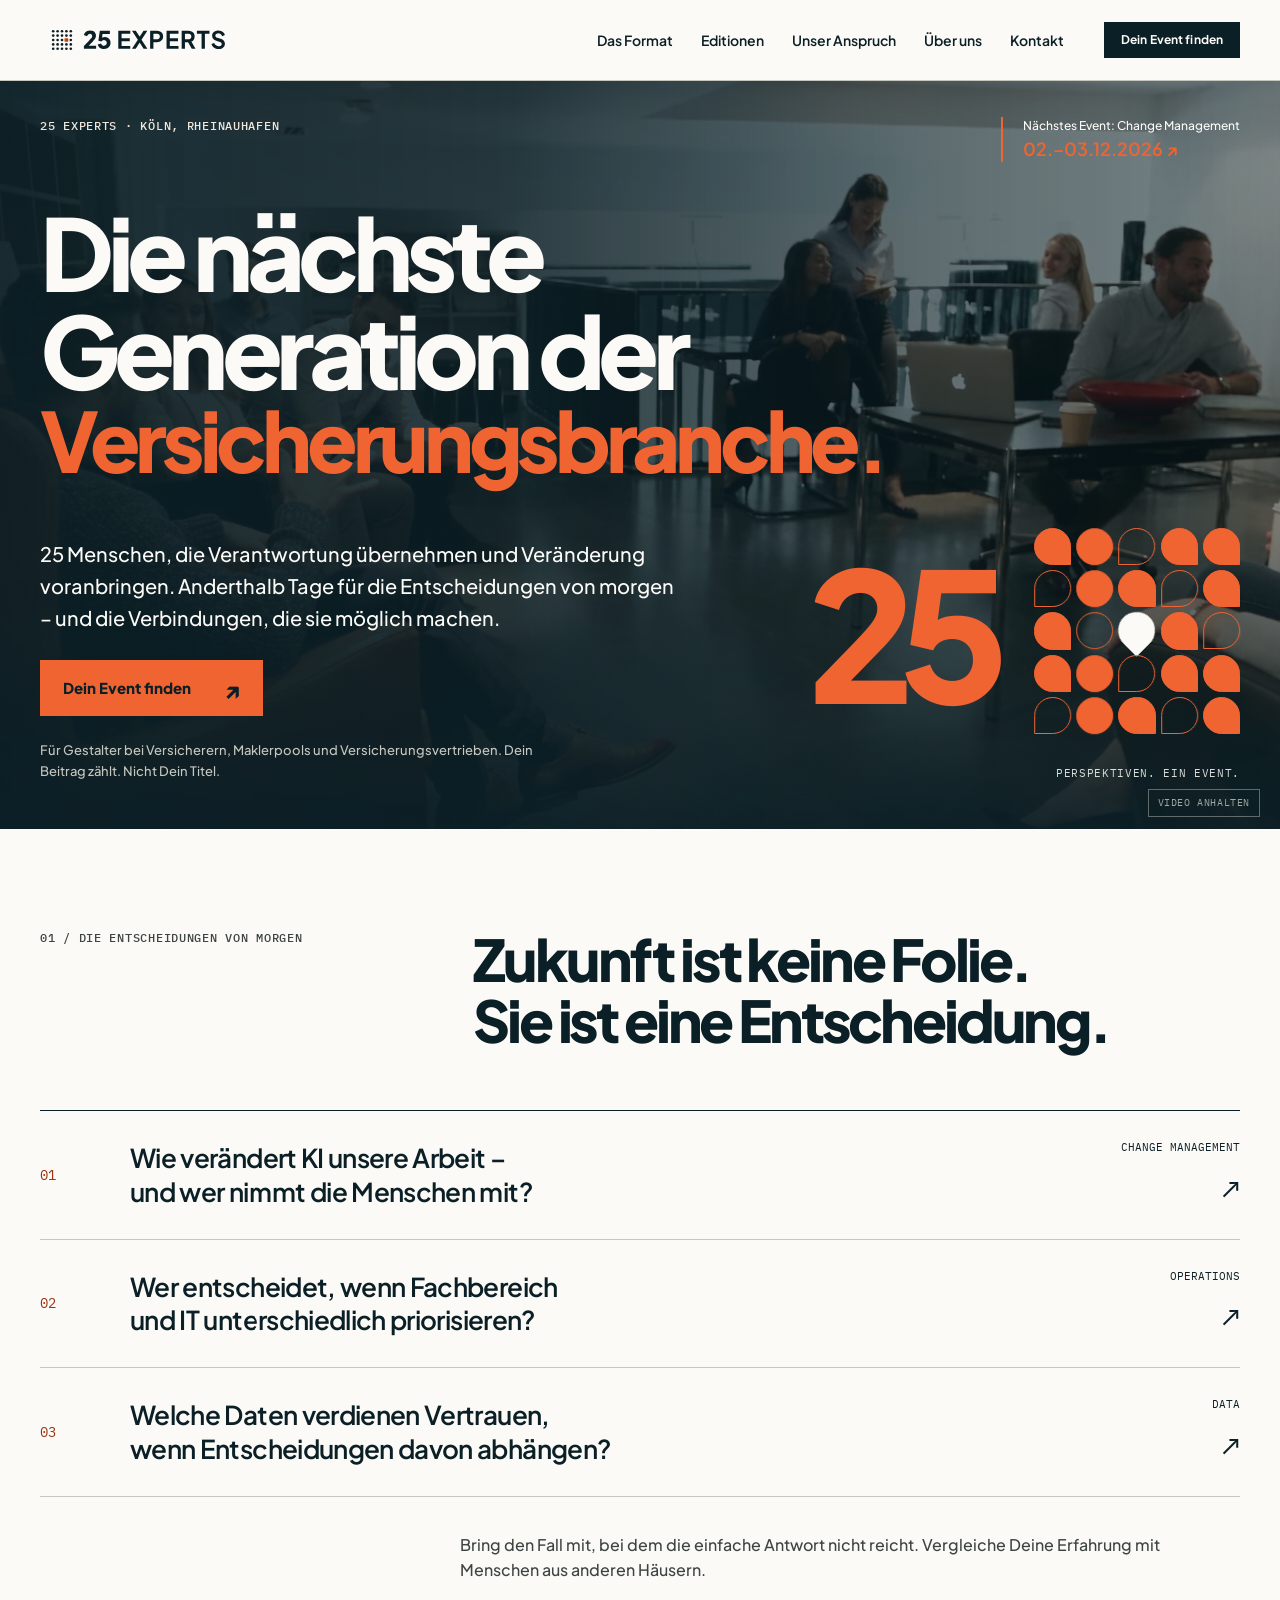
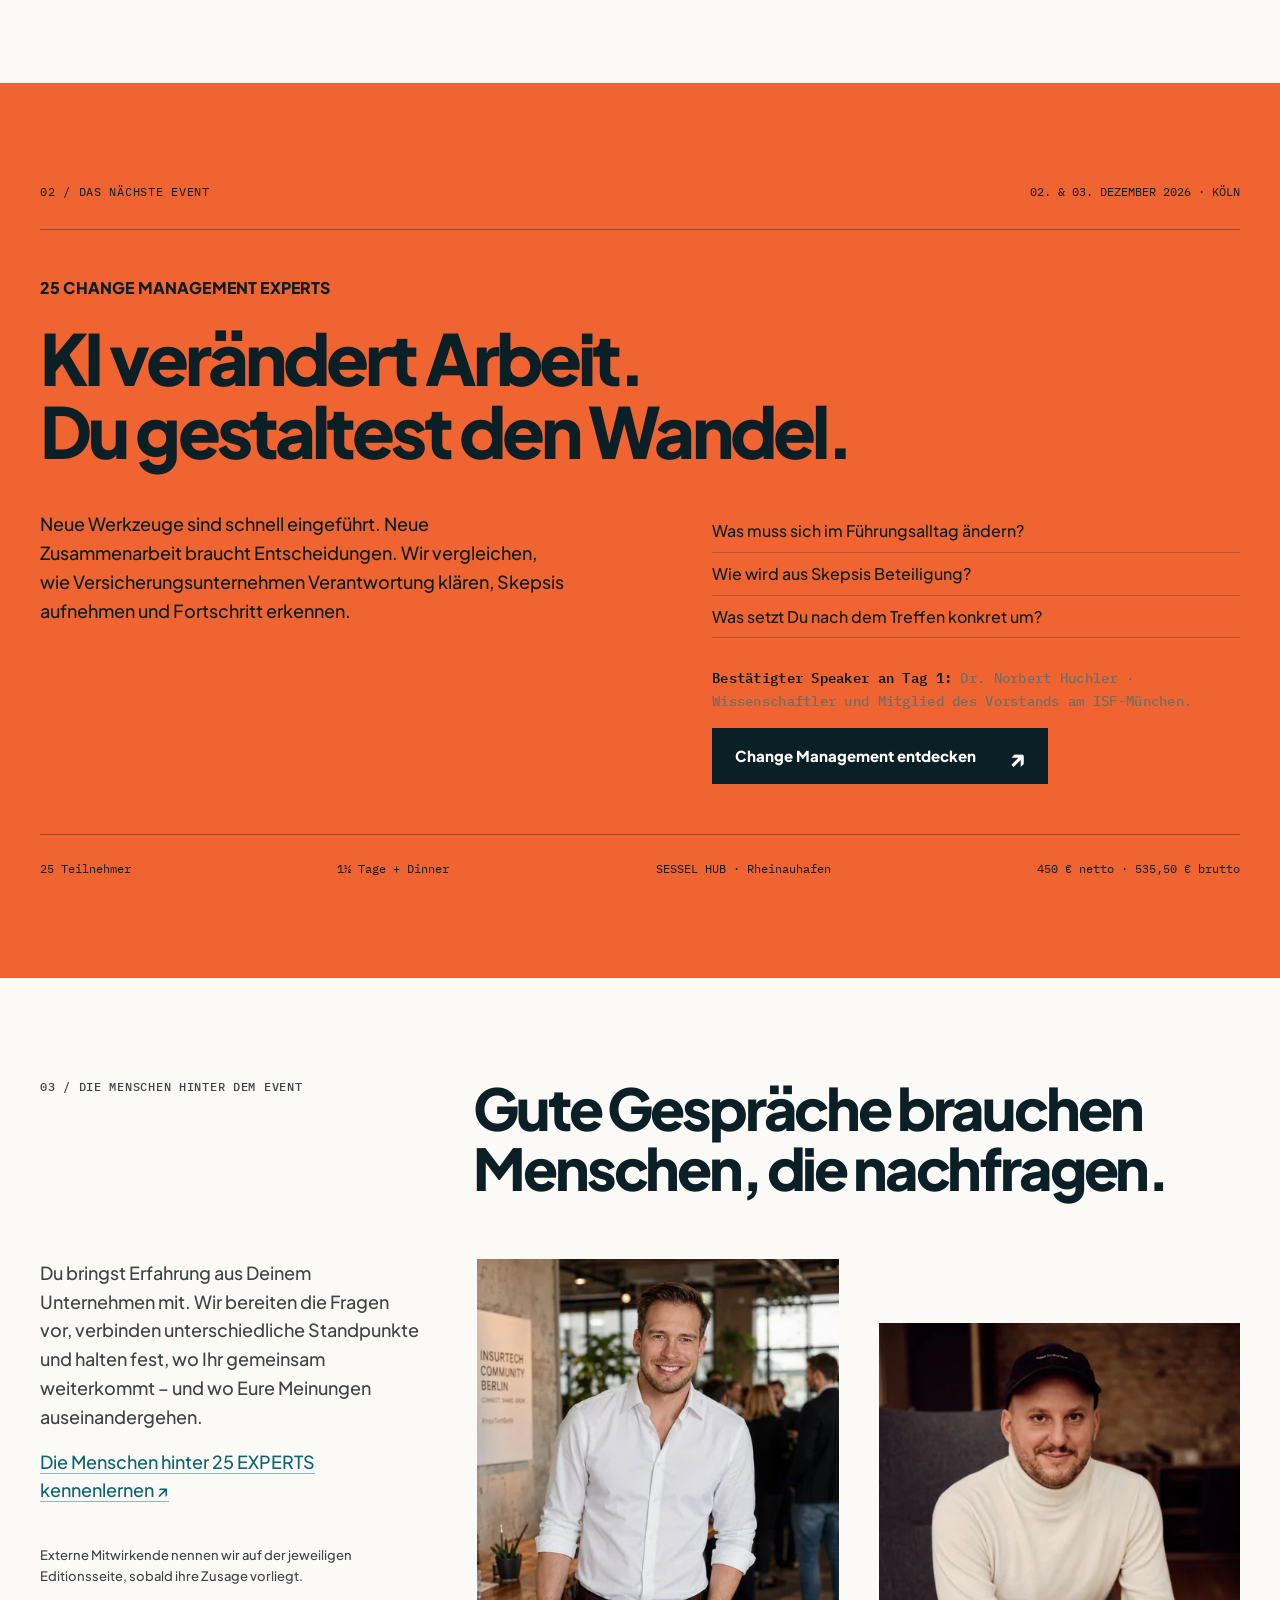
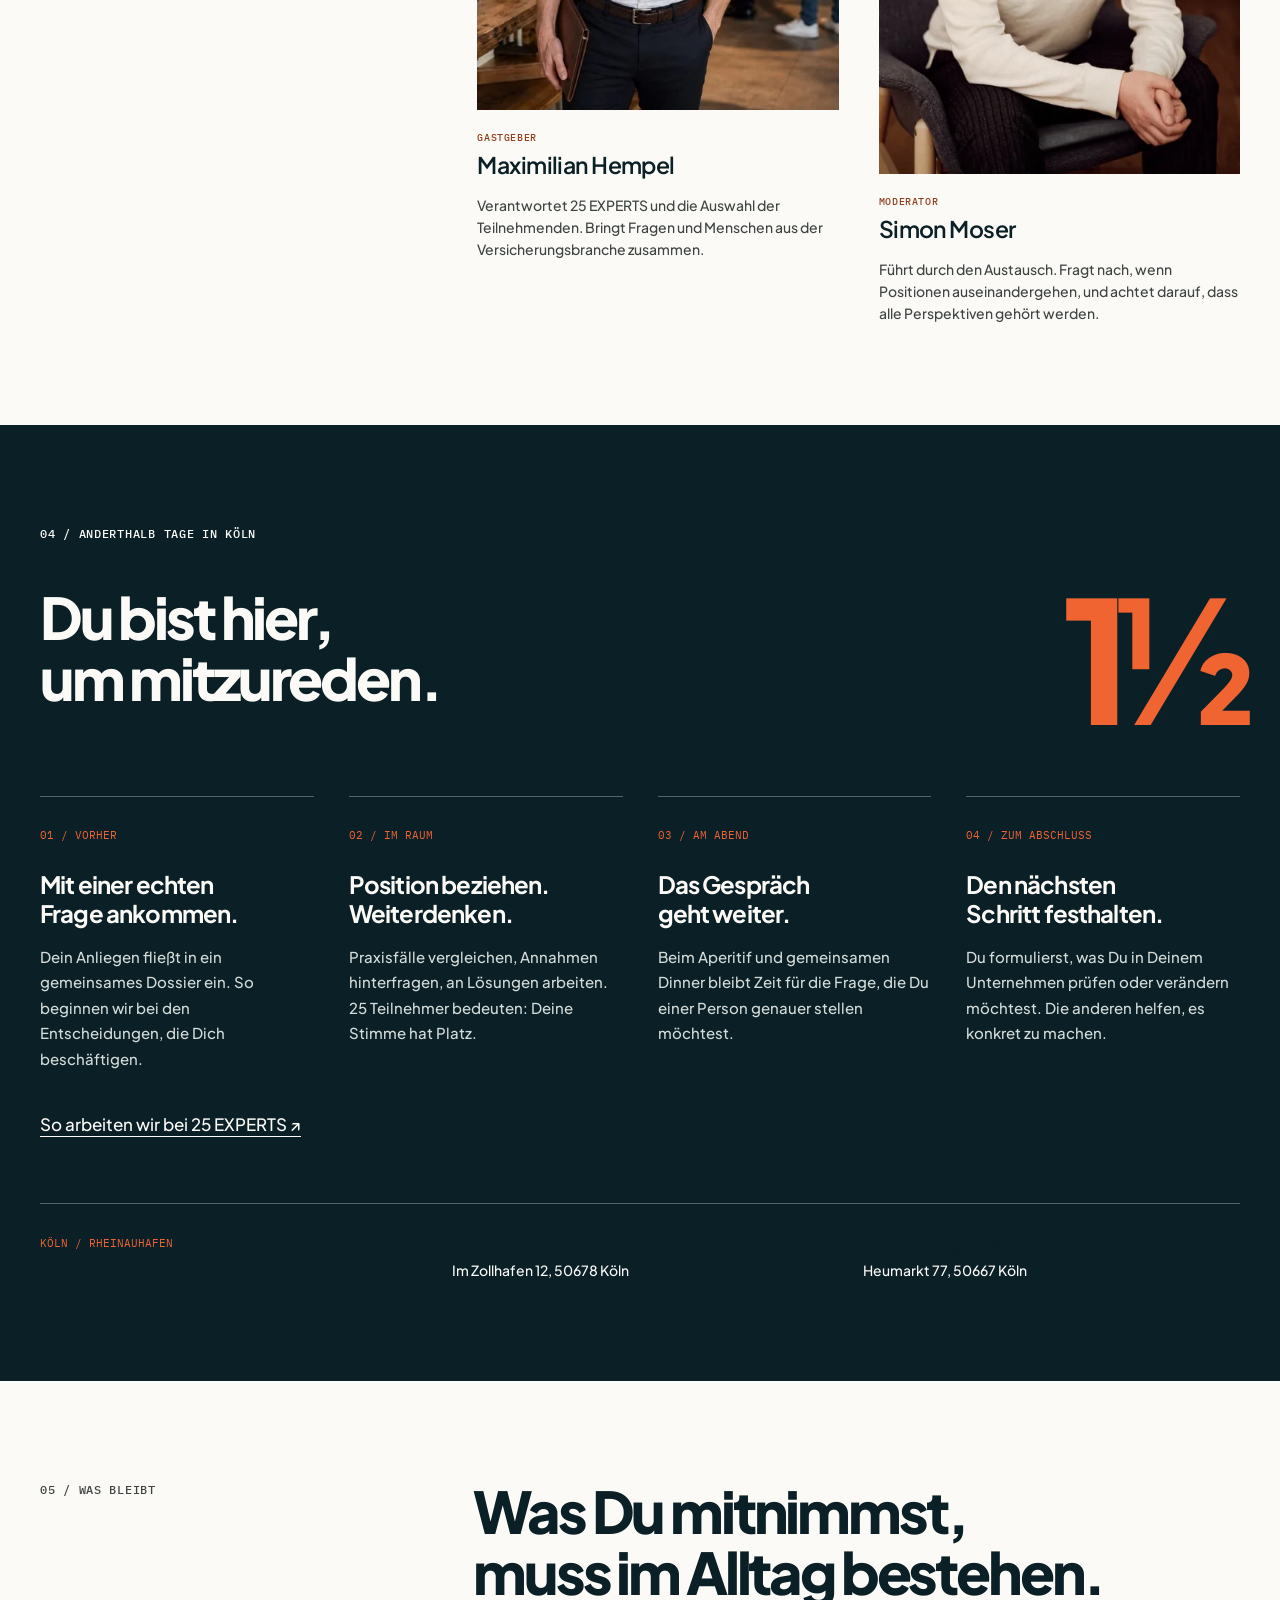
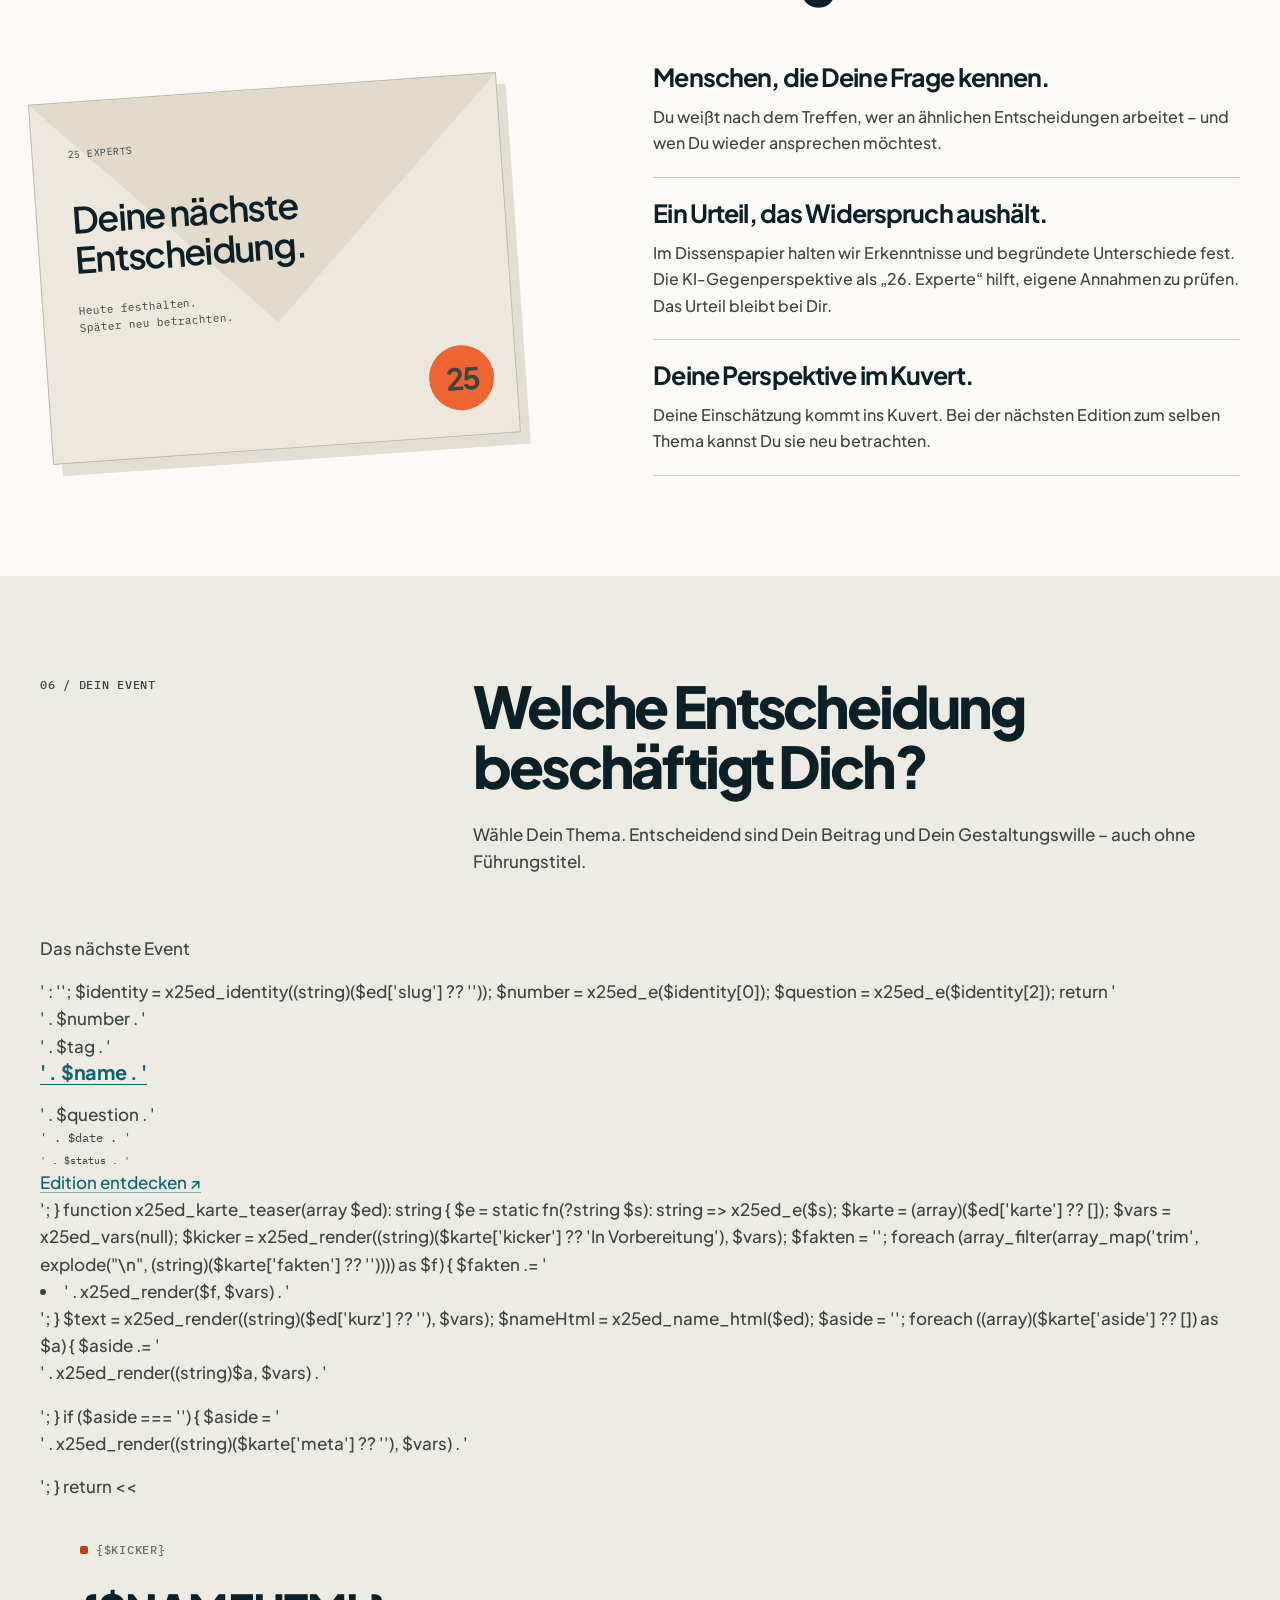
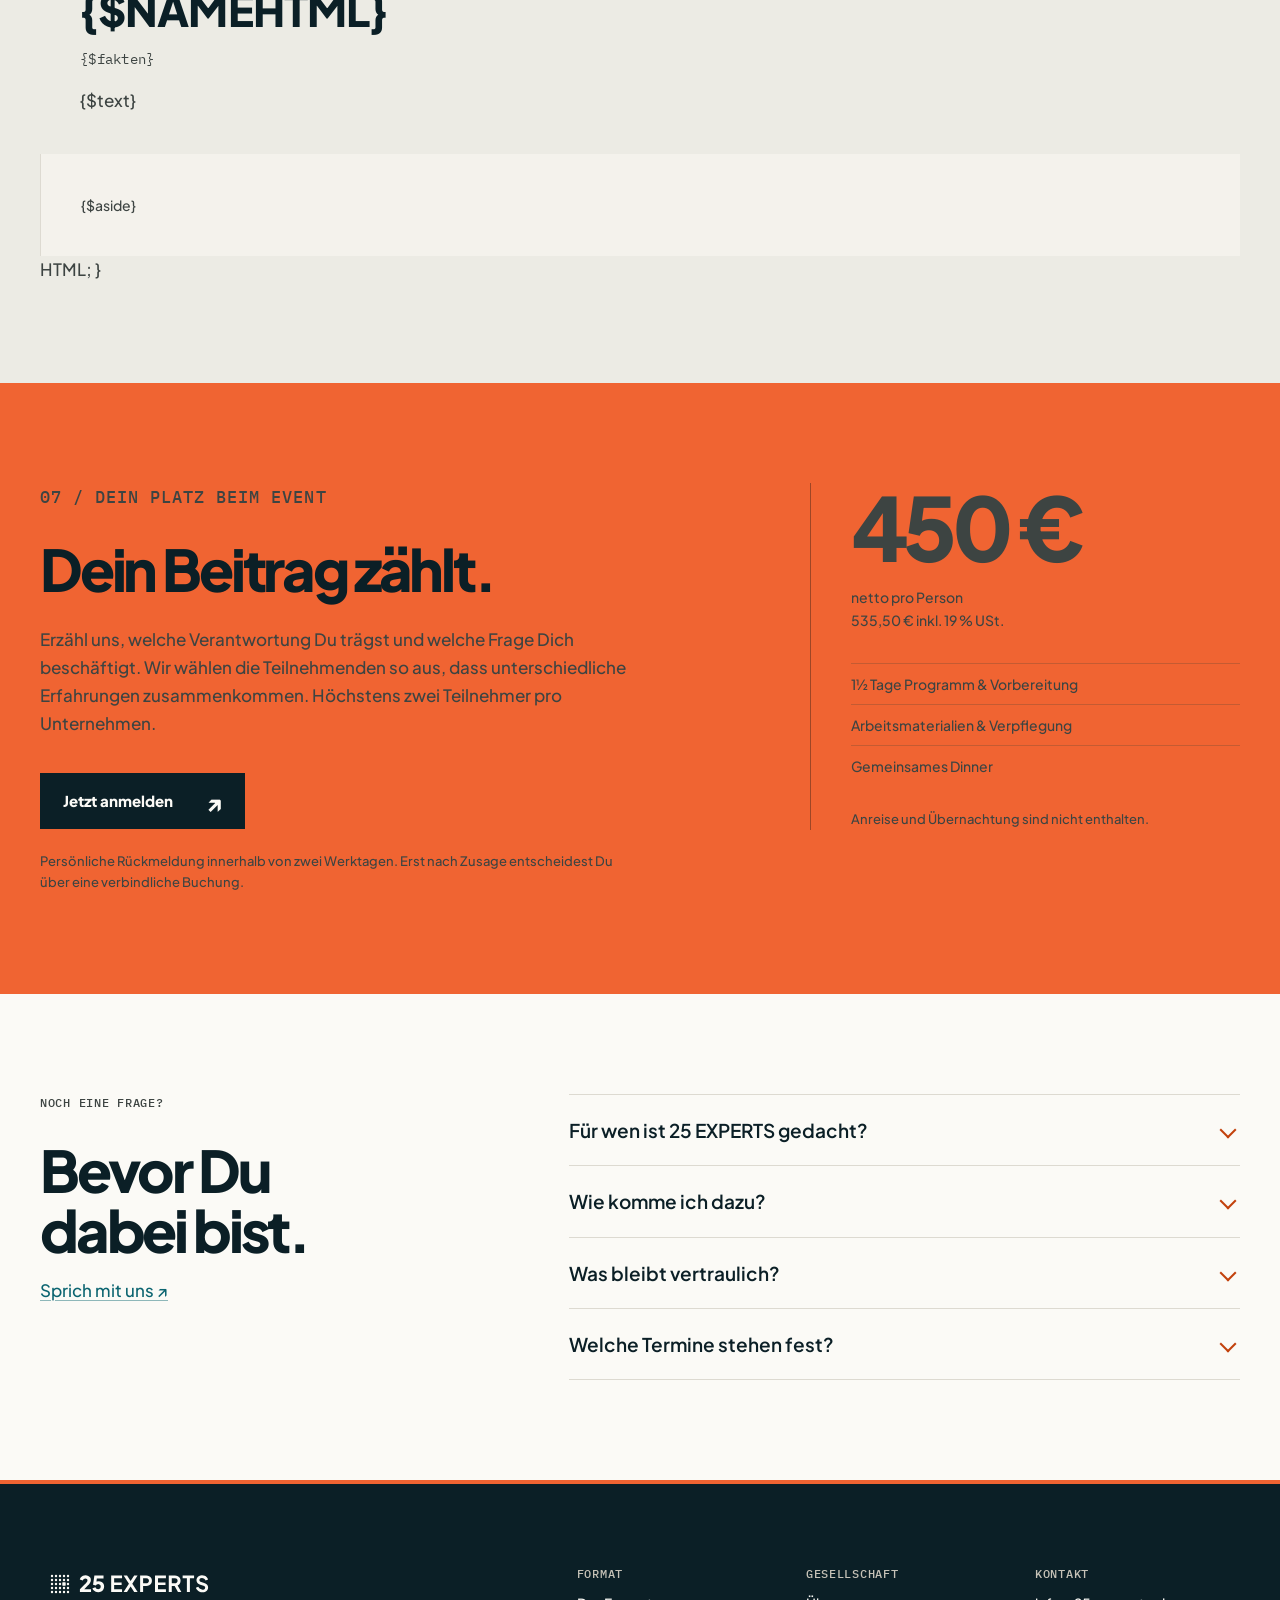
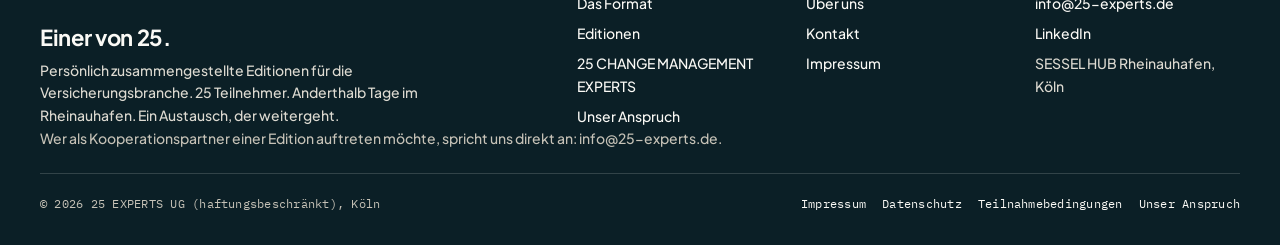
==== commit b7632064: "Female-Edition: weibliche Ansprache und eigenes Header-Video - edition/ansprache-weiblich.json + x25" ====
--- a/index.html
+++ b/index.html
@@ -25,7 +25,7 @@
   <link rel="stylesheet" href="assets/css/tokens.css?v=fbc4d914">
   <link rel="stylesheet" href="assets/css/components.css?v=30dc58ed">
   <link rel="stylesheet" href="assets/css/site.css?v=1ccbd7b7">
-  <link rel="stylesheet" href="assets/css/identity.css?v=69ebd83a">
+  <link rel="stylesheet" href="assets/css/identity.css?v=1c25f6e5">
   <script>document.documentElement.classList.add('js');</script>
   <script type="application/ld+json">
   {
--- a/assets/css/identity.css
+++ b/assets/css/identity.css
@@ -40,3 +40,6 @@
 .nx-hero__toggle{font:inherit;letter-spacing:inherit;text-transform:inherit;color:inherit;background:transparent;border:1px solid rgba(251,250,246,.35);padding:5px 9px;min-height:28px;cursor:pointer}.nx-hero__toggle:hover{color:var(--nx-paper);border-color:var(--nx-paper)}.nx-hero__toggle:focus-visible{outline:2px solid var(--nx-orange);outline-offset:3px}
 @media(max-width:700px){.nx-hero--video{padding-bottom:52px}.nx-hero__media{background-image:url(../video/hero-teilnehmer-v1-mobil-poster.webp);background-position:center top}.nx-hero__video{object-position:50% 20%}.nx-hero__media::after{background:linear-gradient(180deg,rgba(11,31,38,.66) 0%,rgba(11,31,38,.78) 40%,rgba(11,31,38,.9) 75%,rgba(11,31,38,.96) 100%)}.nx-hero__meta{right:16px;bottom:10px;font-size:9px}}
 @media(prefers-reduced-motion:reduce){.nx-hero__video{display:none}.nx-hero__toggle{display:none}}
+/* Female-Edition: Standbilder zur Frauen-Fassung des Header-Videos */
+.nx-theme-female .nx-hero__media{background-image:url(../video/hero-female-v1-poster.webp)}
+@media(max-width:700px){.nx-theme-female .nx-hero__media{background-image:url(../video/hero-female-v1-mobil-poster.webp)}}
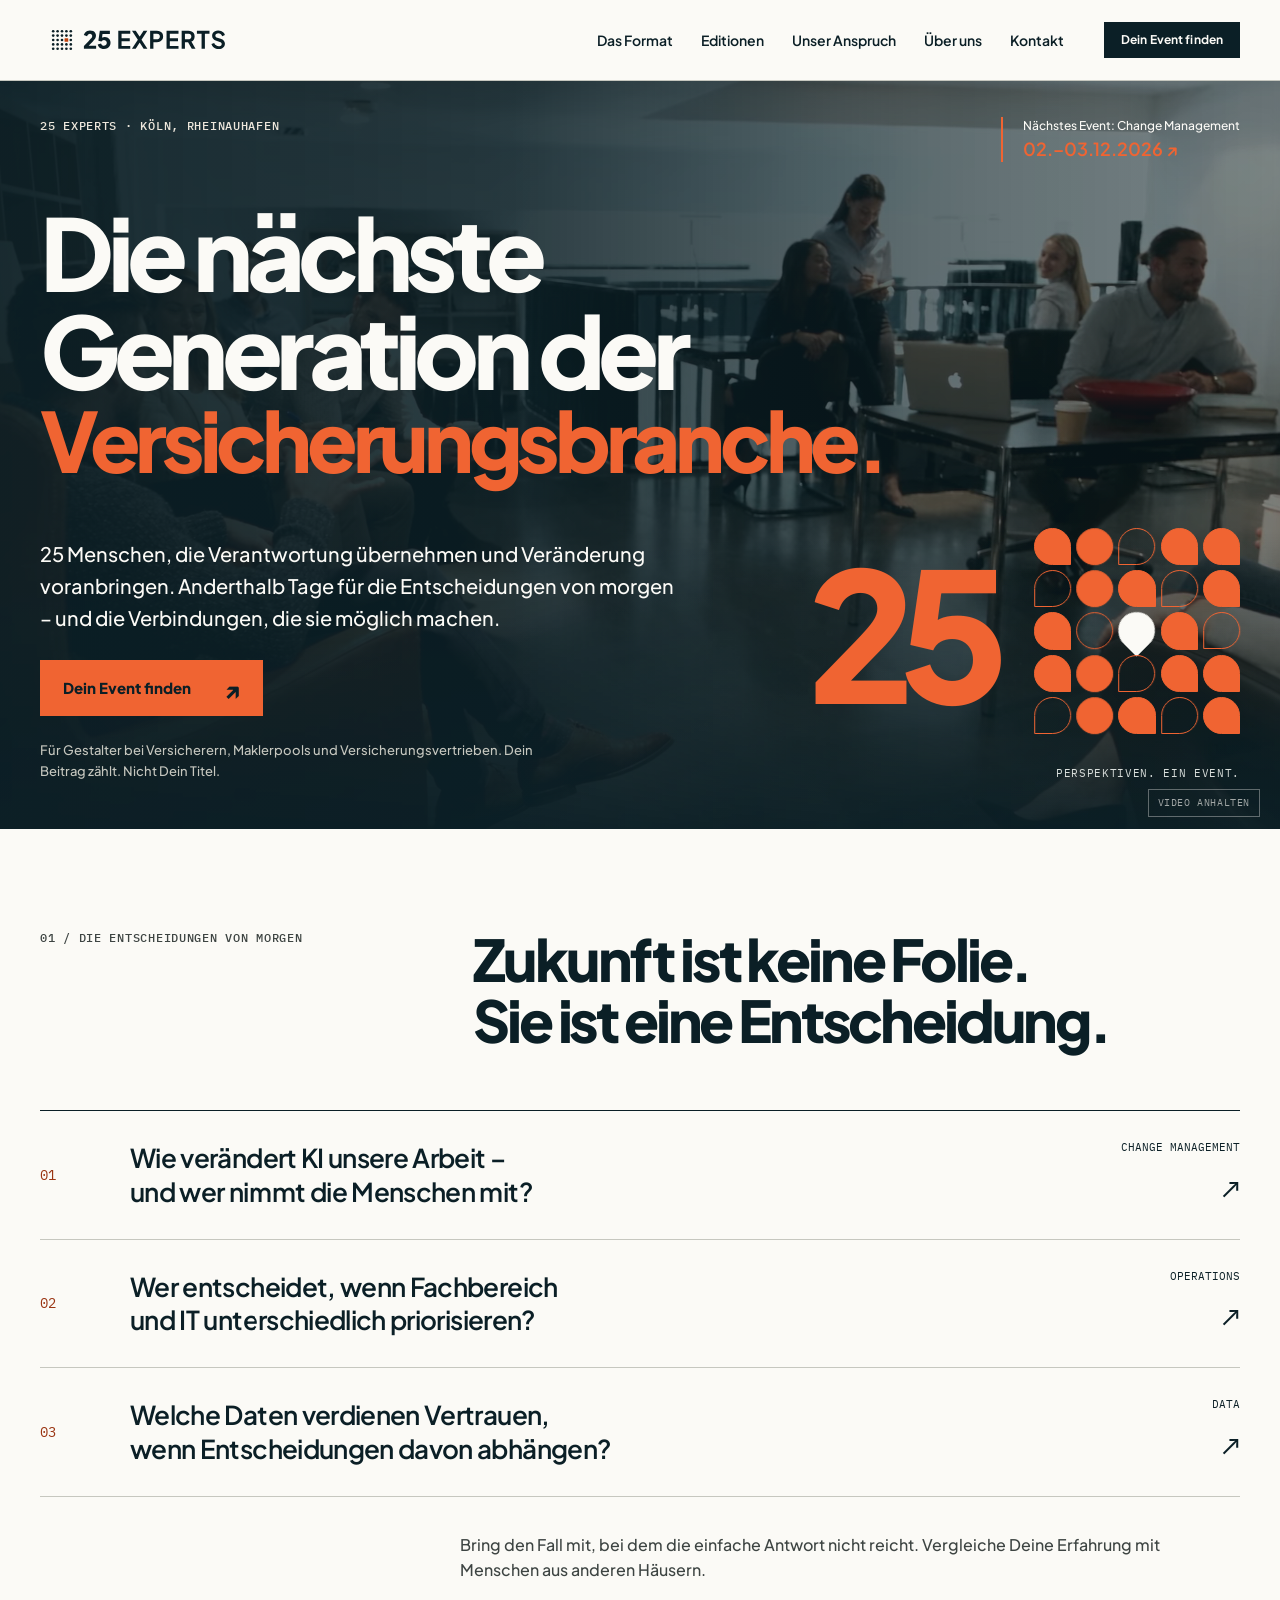
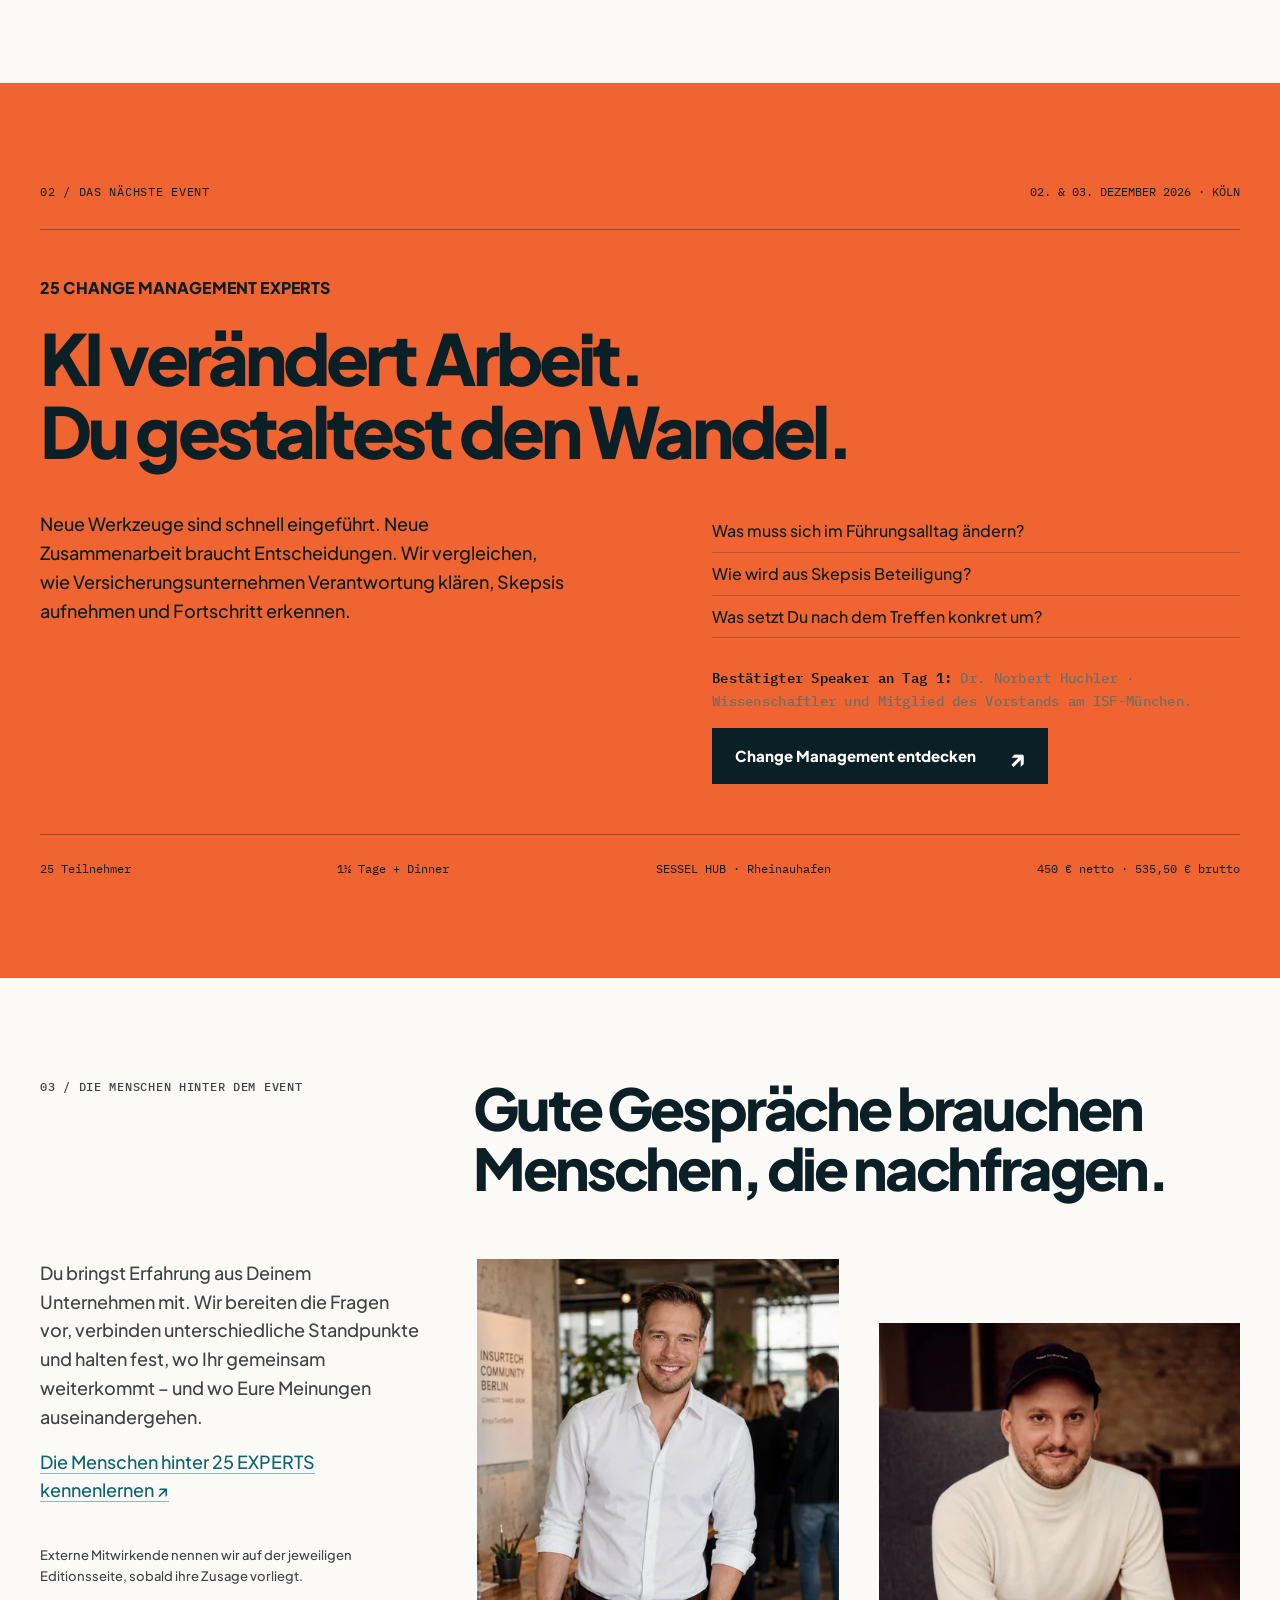
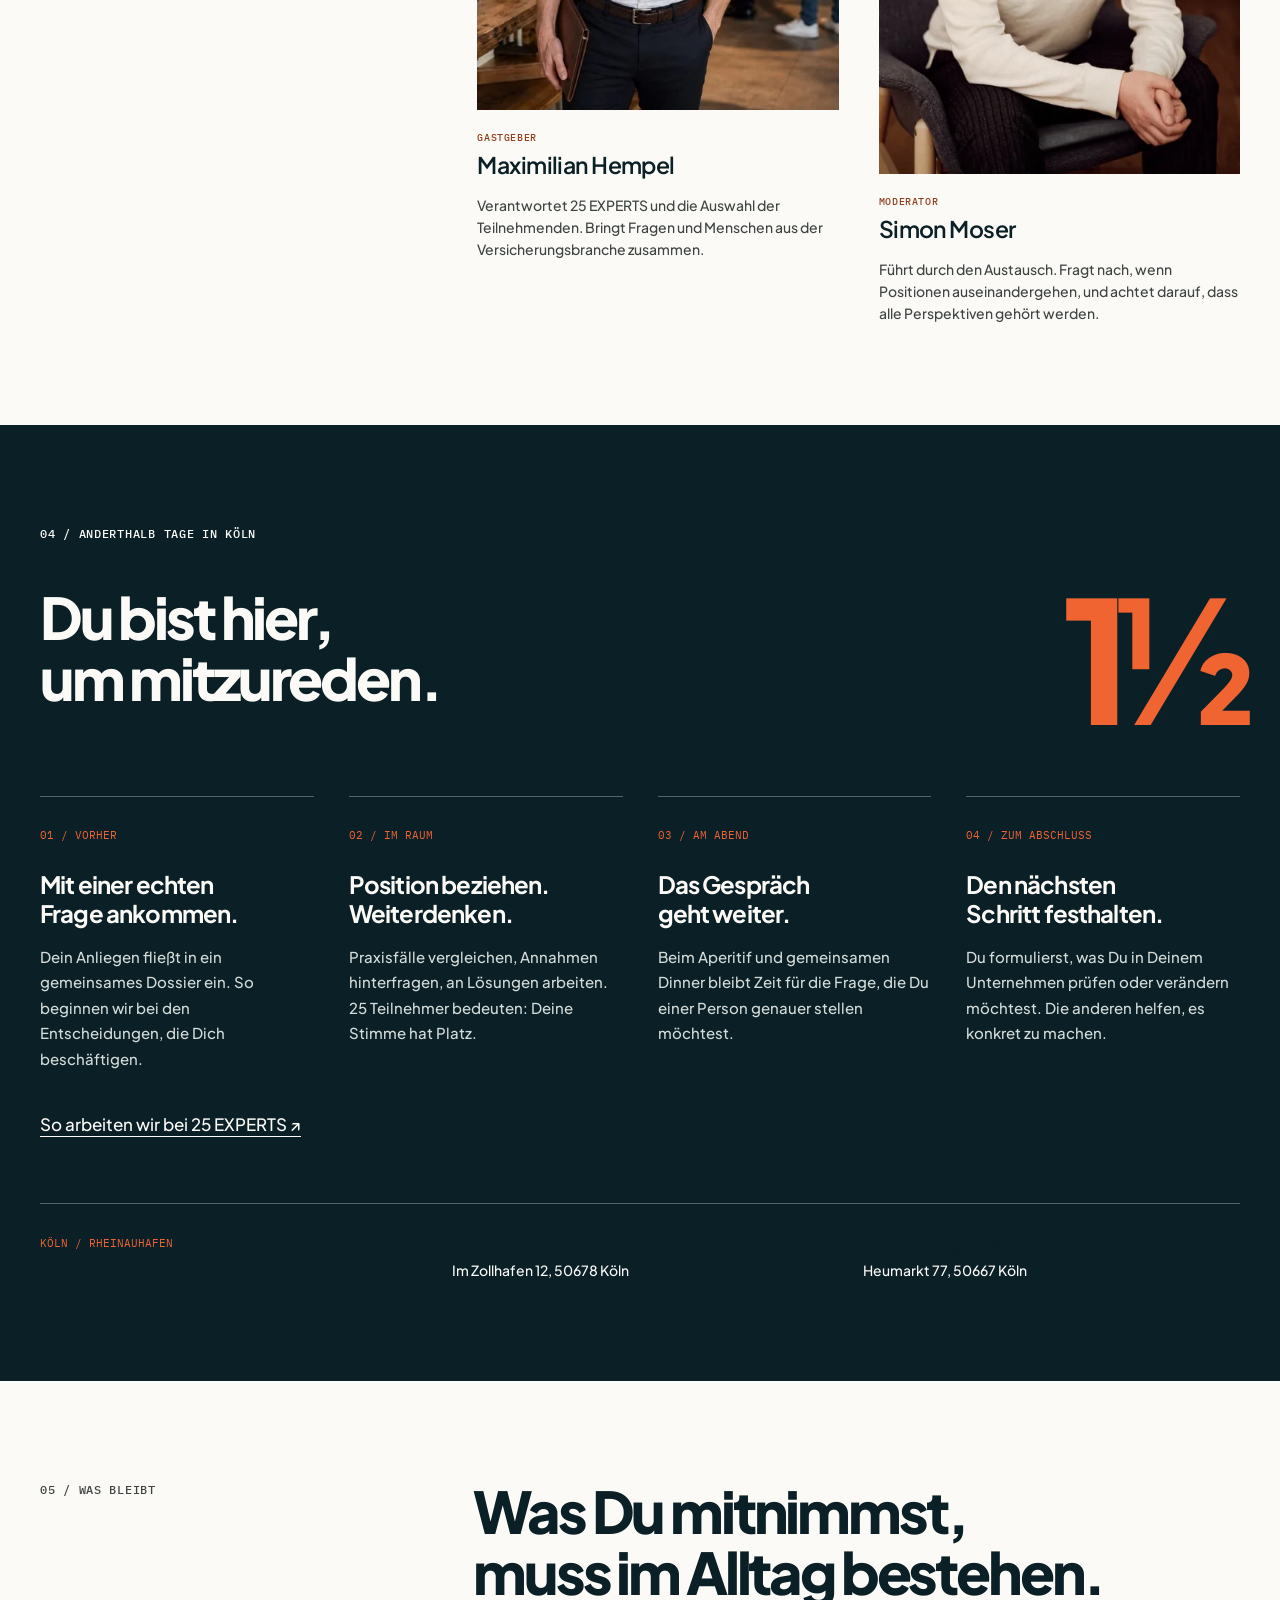
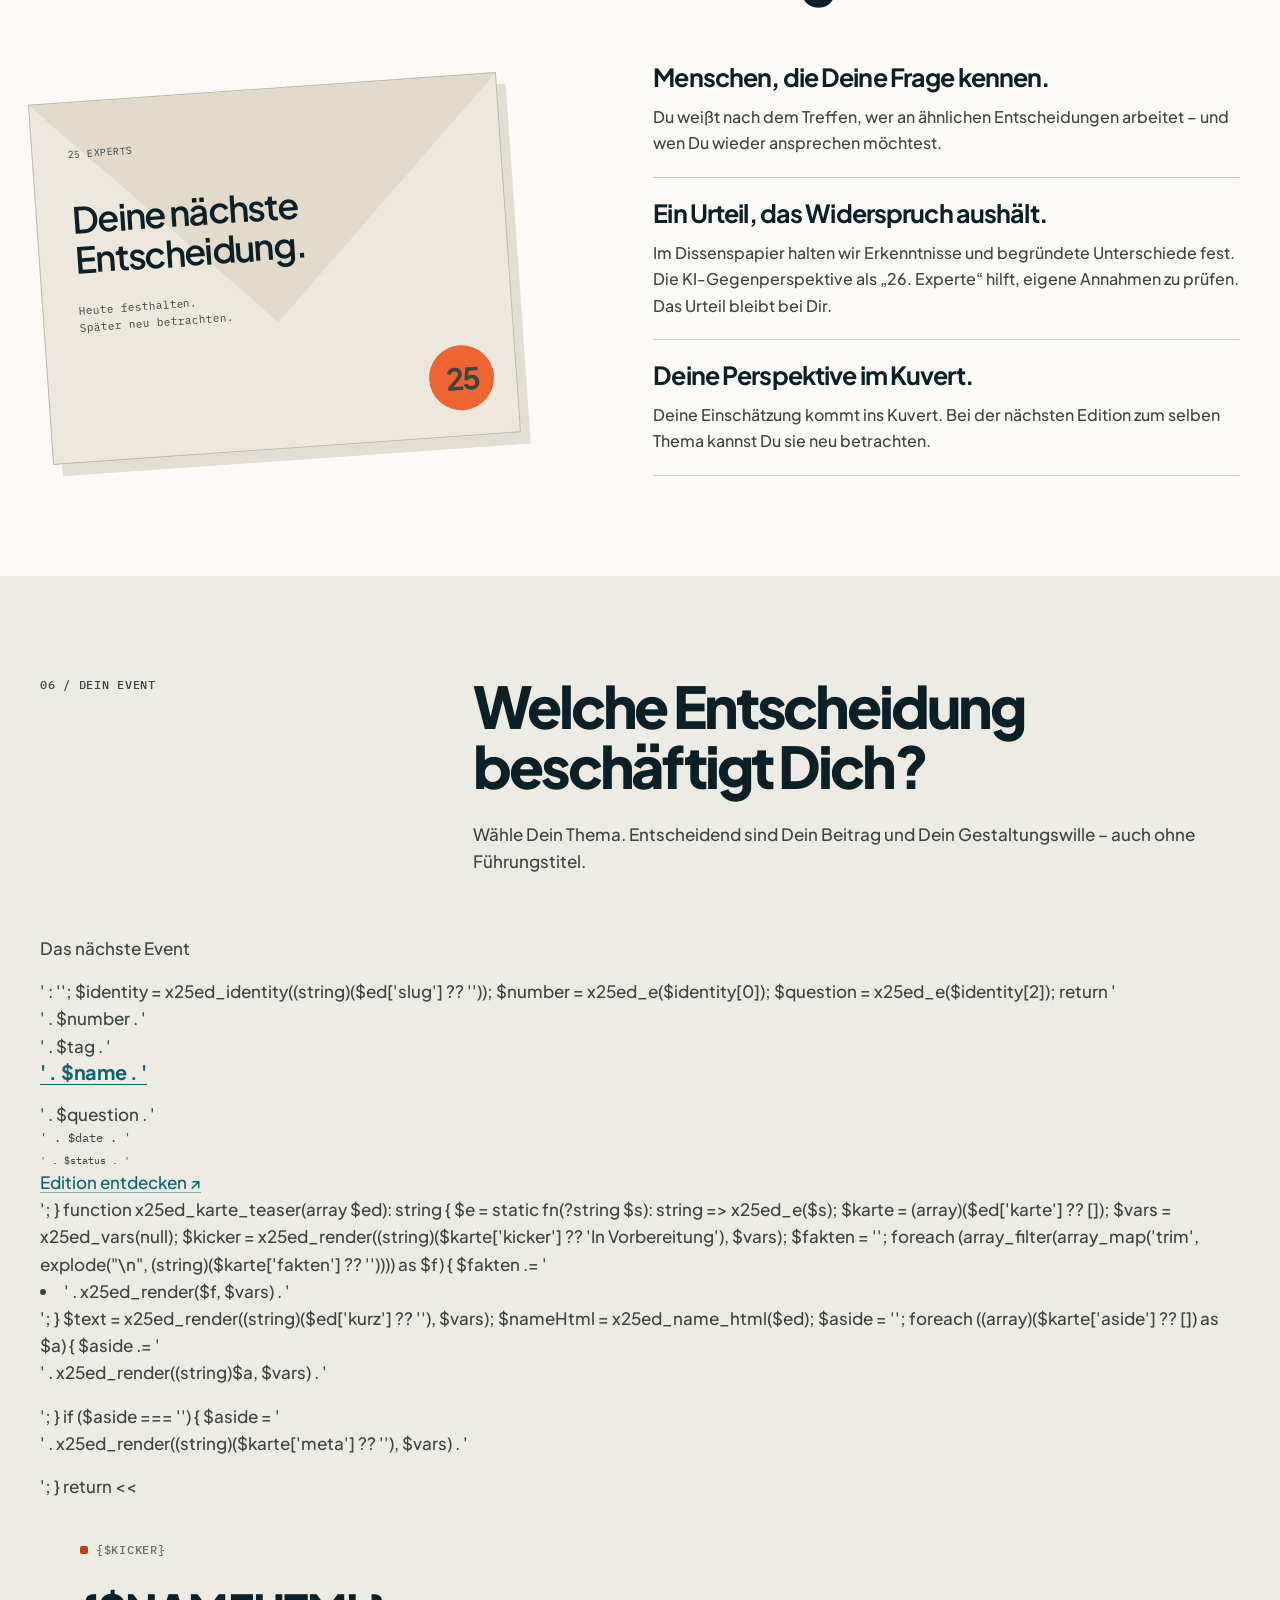
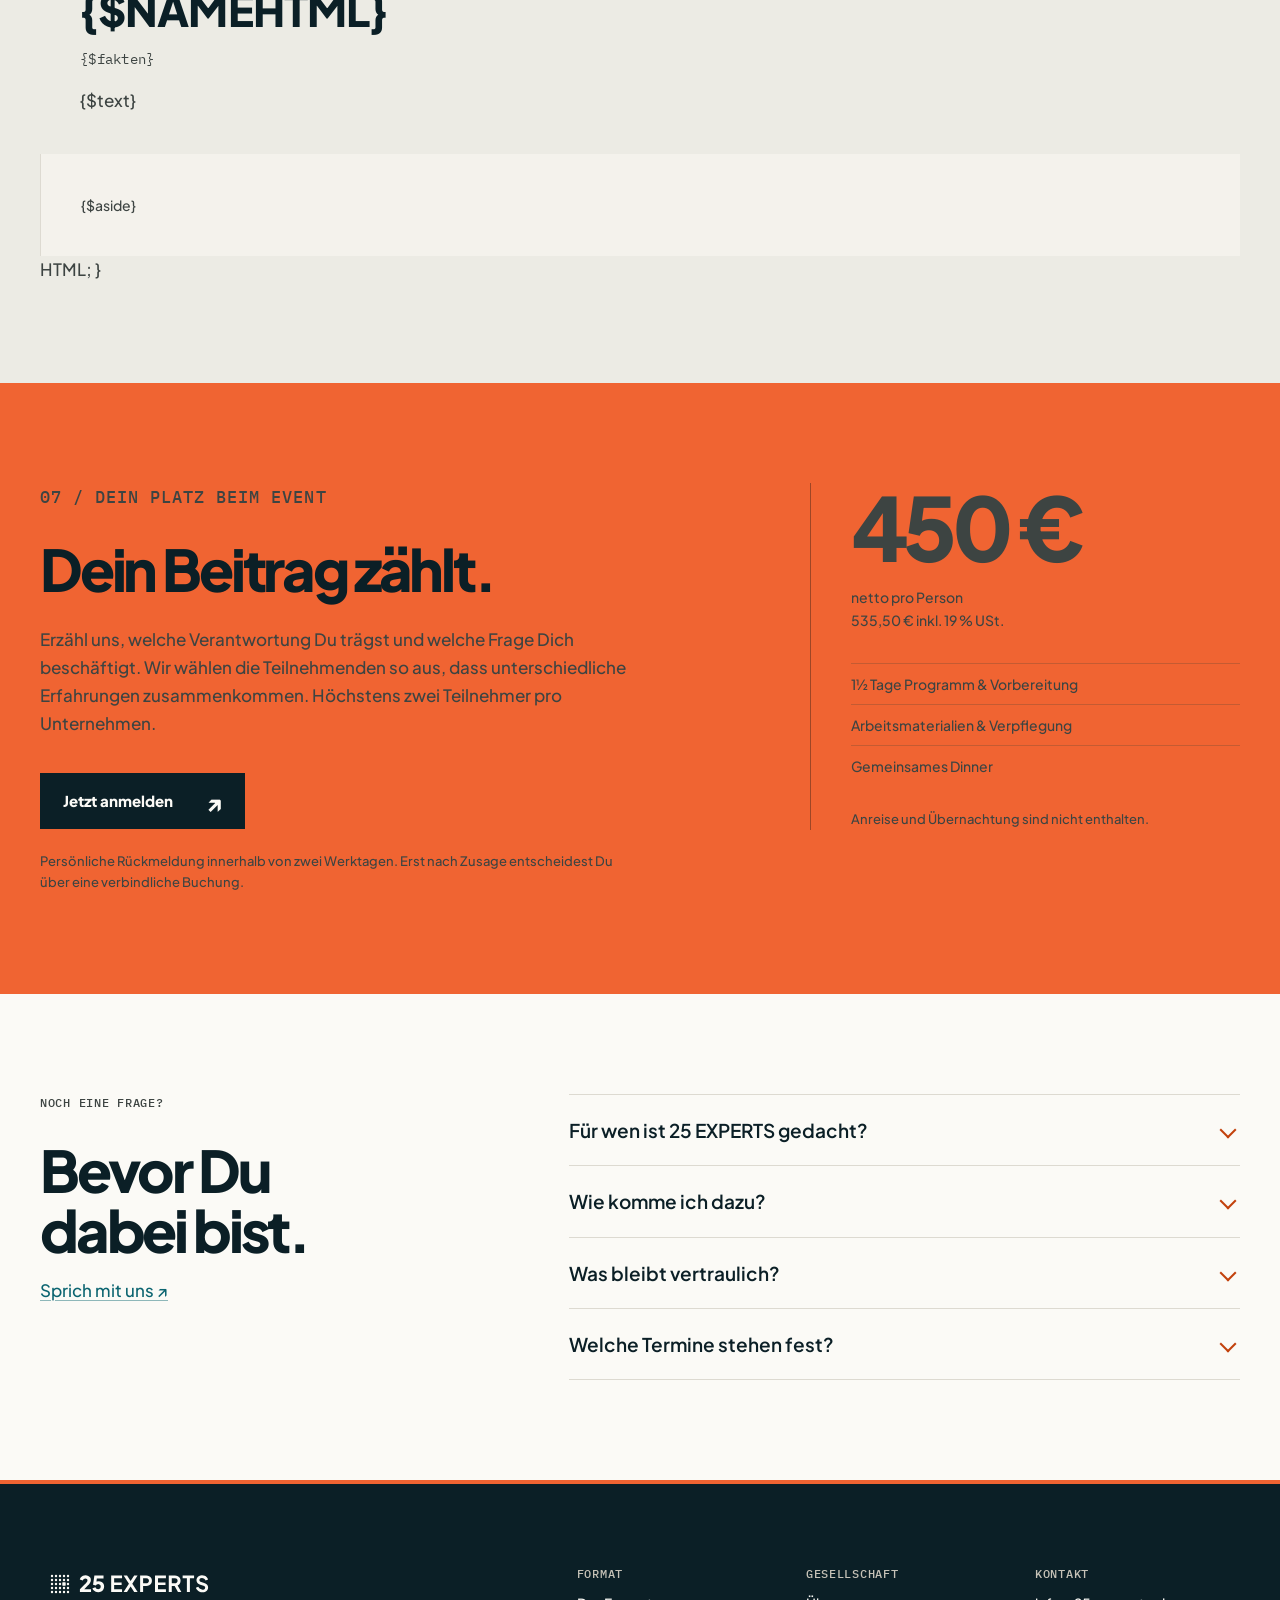
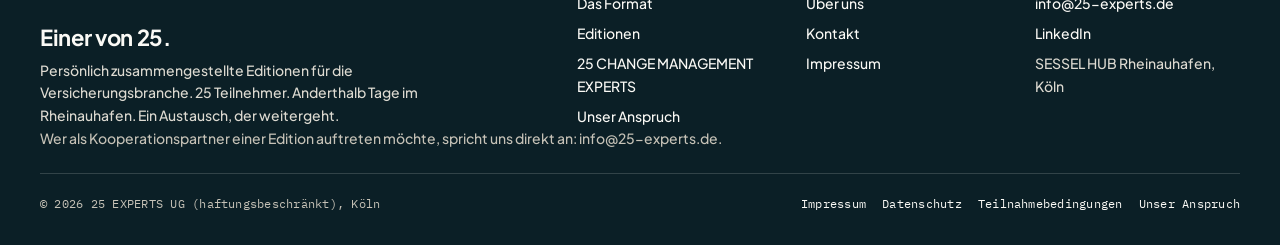
==== commit 08e9c90a: "SEO und KI-Suche: strukturierte Daten, llms.txt, robots, Sitemap, Meta - Strukturierte Daten (schema" ====
--- a/index.html
+++ b/index.html
@@ -3,14 +3,14 @@
 <head>
   <meta charset="utf-8">
   <meta name="viewport" content="width=device-width, initial-scale=1">
-  <title>25 EXPERTS – Die nächste Generation der Versicherungsbranche</title>
-  <meta name="description" content="25 Menschen, die Verantwortung übernehmen. Anderthalb Tage für die Entscheidungen von morgen. Finde Dein Event in Köln, Rheinauhafen.">
+  <title>25 EXPERTS – Expertentreffen der Versicherungsbranche in Köln</title>
+  <meta name="description" content="Expertentreffen für Versicherer, Maklerpools und Vertriebe: 25 Verantwortliche, anderthalb Tage im Kölner Rheinauhafen. Change, KI im Vertrieb, Security, Data.">
   <link rel="canonical" href="https://25-experts.de/">
   <meta property="og:type" content="website">
   <meta property="og:site_name" content="25 EXPERTS">
   <meta property="og:locale" content="de_DE">
-  <meta property="og:title" content="25 EXPERTS – Die nächste Generation der Versicherungsbranche">
-  <meta property="og:description" content="25 Menschen, die Verantwortung übernehmen. Anderthalb Tage für die Entscheidungen von morgen. Finde Dein Event in Köln, Rheinauhafen.">
+  <meta property="og:title" content="25 EXPERTS – Expertentreffen der Versicherungsbranche in Köln">
+  <meta property="og:description" content="Expertentreffen für Versicherer, Maklerpools und Vertriebe: 25 Verantwortliche, anderthalb Tage im Kölner Rheinauhafen. Change, KI im Vertrieb, Security, Data.">
   <meta property="og:url" content="https://25-experts.de/">
   <meta property="og:image" content="https://25-experts.de/assets/img/og/25experts-og.jpg">
   <meta property="og:image:width" content="1200">
@@ -27,23 +27,11 @@
   <link rel="stylesheet" href="assets/css/site.css?v=1ccbd7b7">
   <link rel="stylesheet" href="assets/css/identity.css?v=1c25f6e5">
   <script>document.documentElement.classList.add('js');</script>
+  <!-- SEO-LD:START -->
   <script type="application/ld+json">
-  {
-    "@context": "https://schema.org",
-    "@type": "Organization",
-    "name": "25 EXPERTS",
-    "legalName": "25 EXPERTS UG (haftungsbeschränkt)",
-    "url": "https://25-experts.de/",
-    "logo": "https://25-experts.de/assets/img/25experts-logo-square.svg",
-    "image": "https://25-experts.de/assets/img/og/25experts-og.jpg",
-    "slogan": "Einer von 25.",
-    "description": "25 EXPERTS verbindet Fach- und Führungskräfte aus Versicherern, Maklerpools und Versicherungsvertrieben. Jede Edition wird persönlich zusammengestellt: 25 Teilnehmer, vorbereitete Praxisfragen und ein gemeinsamer Abend in Köln.",
-    "address": {"@type": "PostalAddress", "streetAddress": "Moitzfeld 17", "postalCode": "51429", "addressLocality": "Bergisch Gladbach", "addressCountry": "DE"},
-    "email": "info@25-experts.de",
-    "founder": [{"@type": "Person", "name": "Maximilian Hempel", "sameAs": "https://www.linkedin.com/in/maximilianhempel/"}],
-    "sameAs": ["https://www.linkedin.com/company/141373969/"]
-  }
+  {"@context":"https://schema.org","@graph":[{"@type":"Organization","@id":"https://25-experts.de/#organisation","name":"25 EXPERTS","legalName":"25 EXPERTS UG (haftungsbeschränkt)","url":"https://25-experts.de/","logo":{"@type":"ImageObject","url":"https://25-experts.de/assets/img/25experts-logo-horizontal.png"},"image":"https://25-experts.de/assets/img/og/25experts-og.jpg","slogan":"Einer von 25.","description":"25 EXPERTS ist ein Expertentreffen für die Versicherungsbranche: kuratierte Editionen mit je 25 Fach- und Führungskräften aus Versicherern, Maklerpools und Versicherungsvertrieben, anderthalb Tage im Kölner Rheinauhafen, zu Themen wie Change Management, KI im Vertrieb, Informationssicherheit, Operations, Daten und Nachhaltigkeit.","email":"info@25-experts.de","address":{"@type":"PostalAddress","streetAddress":"Moitzfeld 17","postalCode":"51429","addressLocality":"Bergisch Gladbach","addressCountry":"DE"},"knowsAbout":["Versicherungsbranche","Künstliche Intelligenz in der Versicherung","Change Management","Versicherungsvertrieb","Informationssicherheit","Operations","Daten und Analytics","Nachhaltigkeit in der Versicherung","Führung"],"founder":{"@id":"https://25-experts.de/ueber-uns#maximilian-hempel"},"sameAs":["https://www.linkedin.com/company/141373969/"]},{"@type":"WebSite","@id":"https://25-experts.de/#website","url":"https://25-experts.de/","name":"25 EXPERTS","inLanguage":"de-DE","publisher":{"@id":"https://25-experts.de/#organisation"}},{"@type":"Person","@id":"https://25-experts.de/ueber-uns#maximilian-hempel","name":"Maximilian Hempel","jobTitle":"Gastgeber und Geschäftsführer","description":"Gastgeber und Geschäftsführer von 25 EXPERTS; Herausgeber des VersicherungsTech Magazins.","image":"https://25-experts.de/assets/img/max-hempel-960.webp","worksFor":{"@id":"https://25-experts.de/#organisation"},"sameAs":["https://www.linkedin.com/in/maximilianhempel/"]},{"@type":"FAQPage","@id":"https://25-experts.de/#faq","mainEntity":[{"@type":"Question","name":"Für wen ist 25 EXPERTS gedacht?","acceptedAnswer":{"@type":"Answer","text":"Für Menschen, die bei Versicherern, Maklerpools und Versicherungsvertrieben Verantwortung übernehmen und Veränderung voranbringen. Fachliche Erfahrung und Dein Anliegen zählen, nicht Alter oder Titel. Die Female Edition richtet sich an Frauen in der Versicherungsbranche."}},{"@type":"Question","name":"Wie komme ich dazu?","acceptedAnswer":{"@type":"Answer","text":"Du fragst Deine Teilnahme kostenfrei an. Wir melden uns innerhalb von zwei Werktagen persönlich. Nach Zusage entscheidest Du, ob Du verbindlich buchen möchtest. Erst diese Buchung begründet eine Zahlungspflicht."}},{"@type":"Question","name":"Was bleibt vertraulich?","acceptedAnswer":{"@type":"Answer","text":"Erfahrungen dürfen weitergedacht werden; Aussagen werden außerhalb des Events keiner Person oder Organisation zugeordnet. Öffentliche Ergebnisse werden nur nach Freigabe geteilt. Unser Kodex"}},{"@type":"Question","name":"Welche Termine stehen fest?","acceptedAnswer":{"@type":"Answer","text":"Der Status steht bei jeder Edition. Vorläufige Termine sind ausdrücklich gekennzeichnet. Den aktuellen Stand findest Du auf der jeweiligen Editionsseite. Editionen und Termine"}}],"isPartOf":{"@id":"https://25-experts.de/#webpage"}},{"@type":"WebPage","@id":"https://25-experts.de/#webpage","url":"https://25-experts.de/","name":"25 EXPERTS – Expertentreffen der Versicherungsbranche in Köln","description":"Expertentreffen für Versicherer, Maklerpools und Vertriebe: 25 Verantwortliche, anderthalb Tage im Kölner Rheinauhafen. Change, KI im Vertrieb, Security, Data.","inLanguage":"de-DE","isPartOf":{"@id":"https://25-experts.de/#website"},"publisher":{"@id":"https://25-experts.de/#organisation"},"breadcrumb":{"@id":"https://25-experts.de/#breadcrumb"},"about":{"@id":"https://25-experts.de/#organisation"}},{"@type":"BreadcrumbList","@id":"https://25-experts.de/#breadcrumb","itemListElement":[{"@type":"ListItem","position":1,"name":"Startseite","item":"https://25-experts.de/"}]}]}
   </script>
+  <!-- SEO-LD:END -->
 </head>
 <body class="nx-home">
   <a class="x-skip" href="#inhalt">Zum Inhalt springen</a>
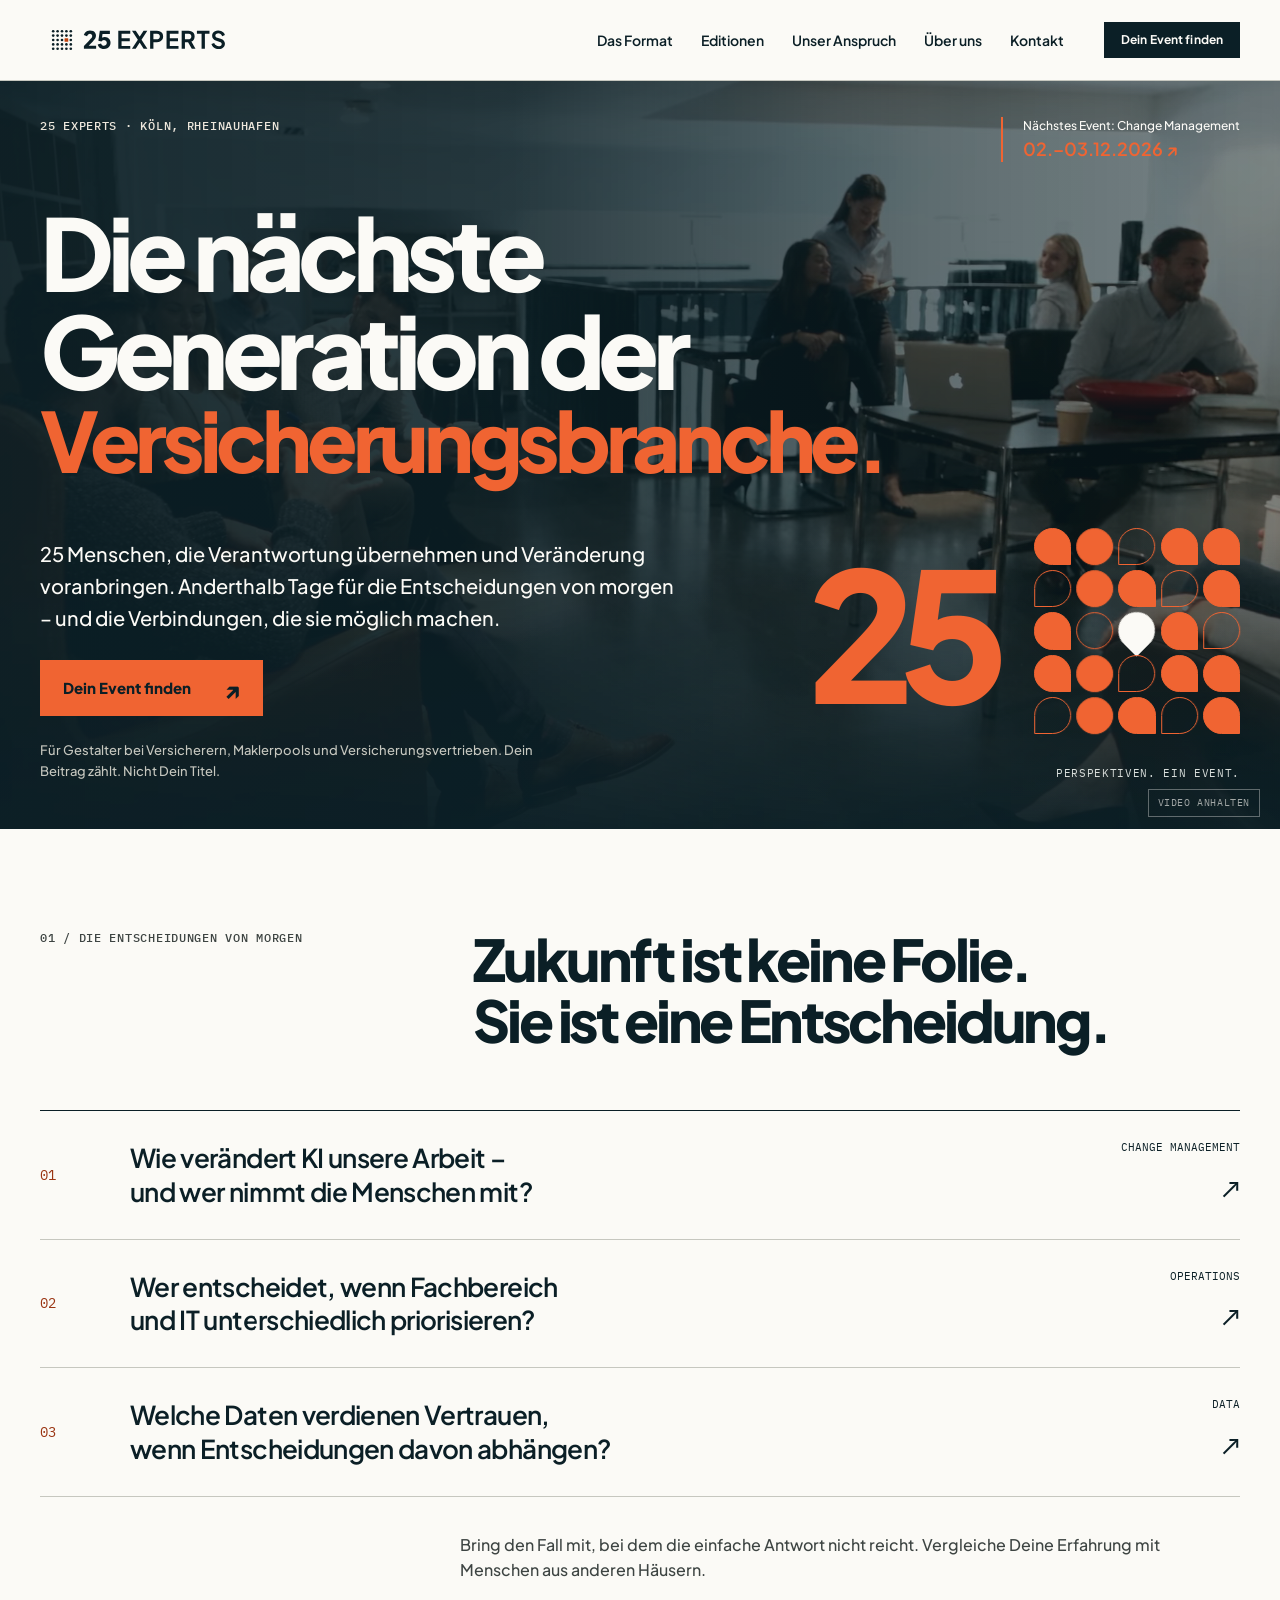
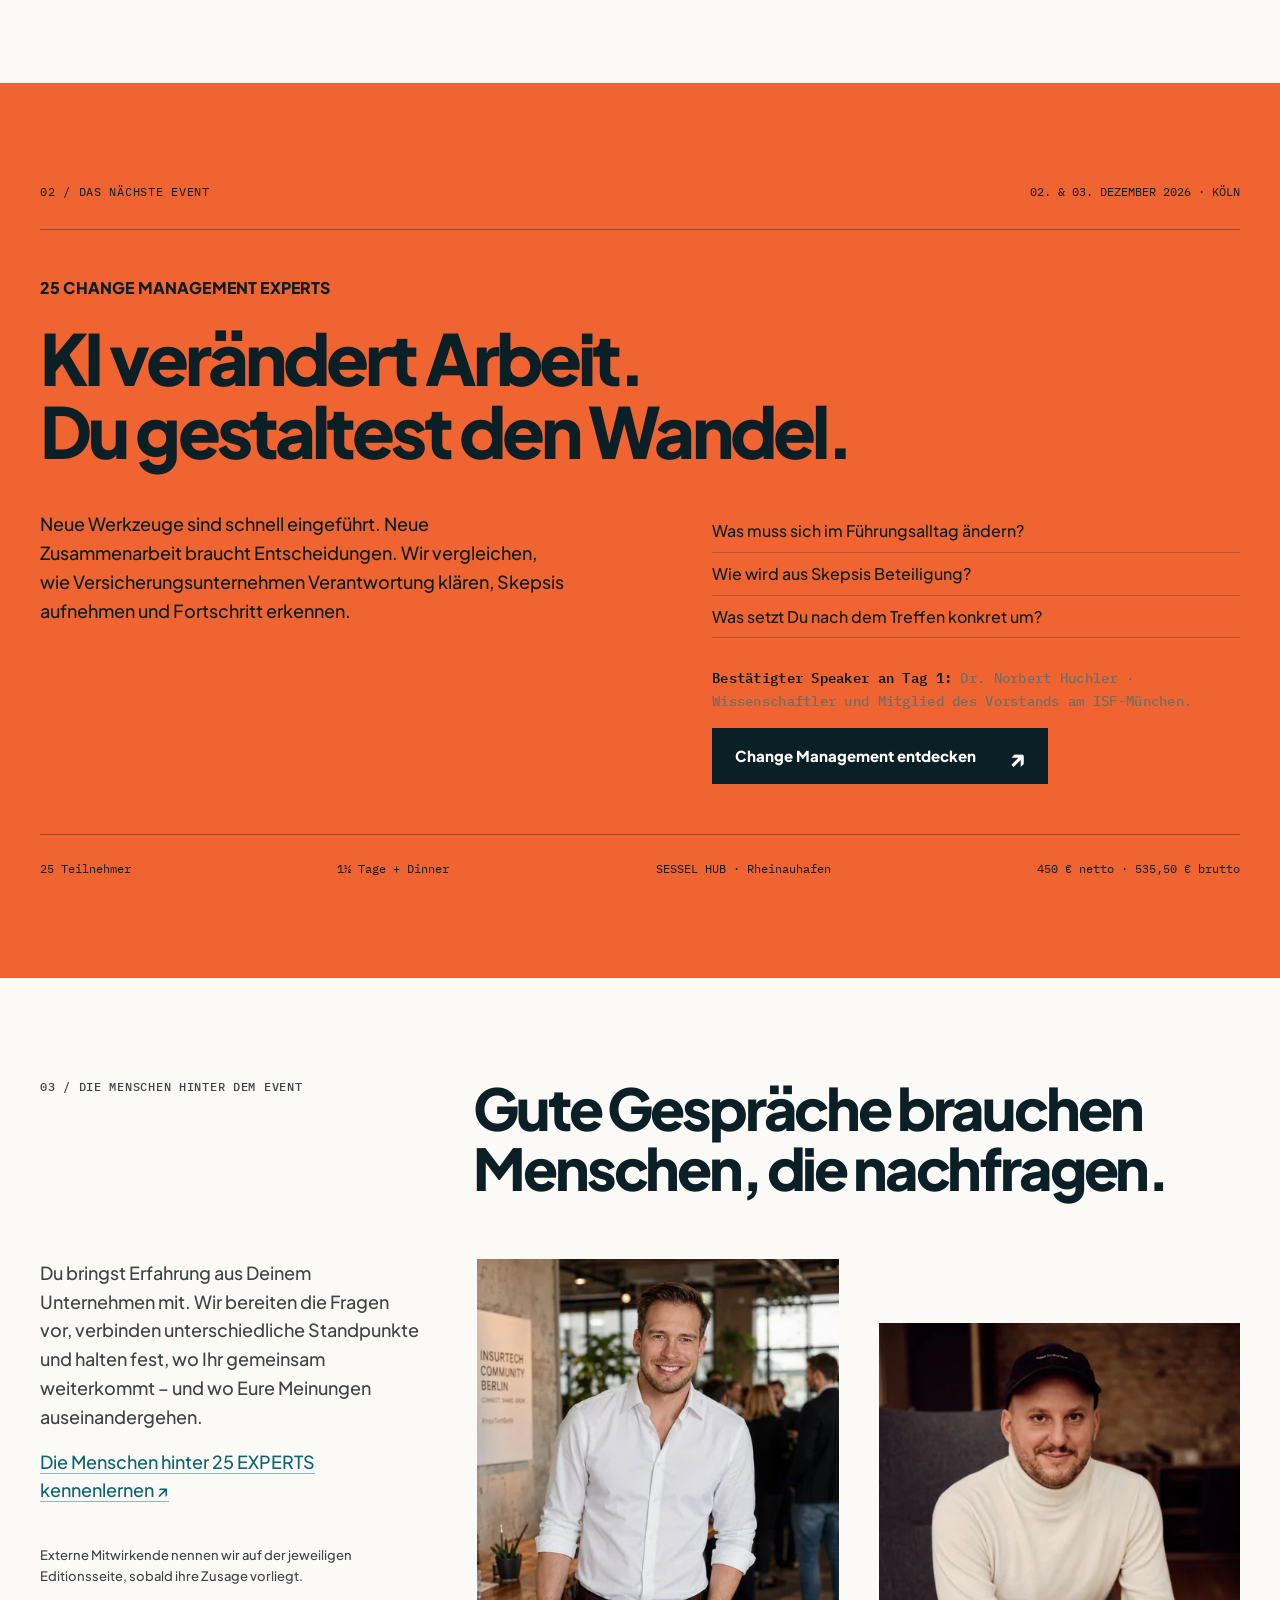
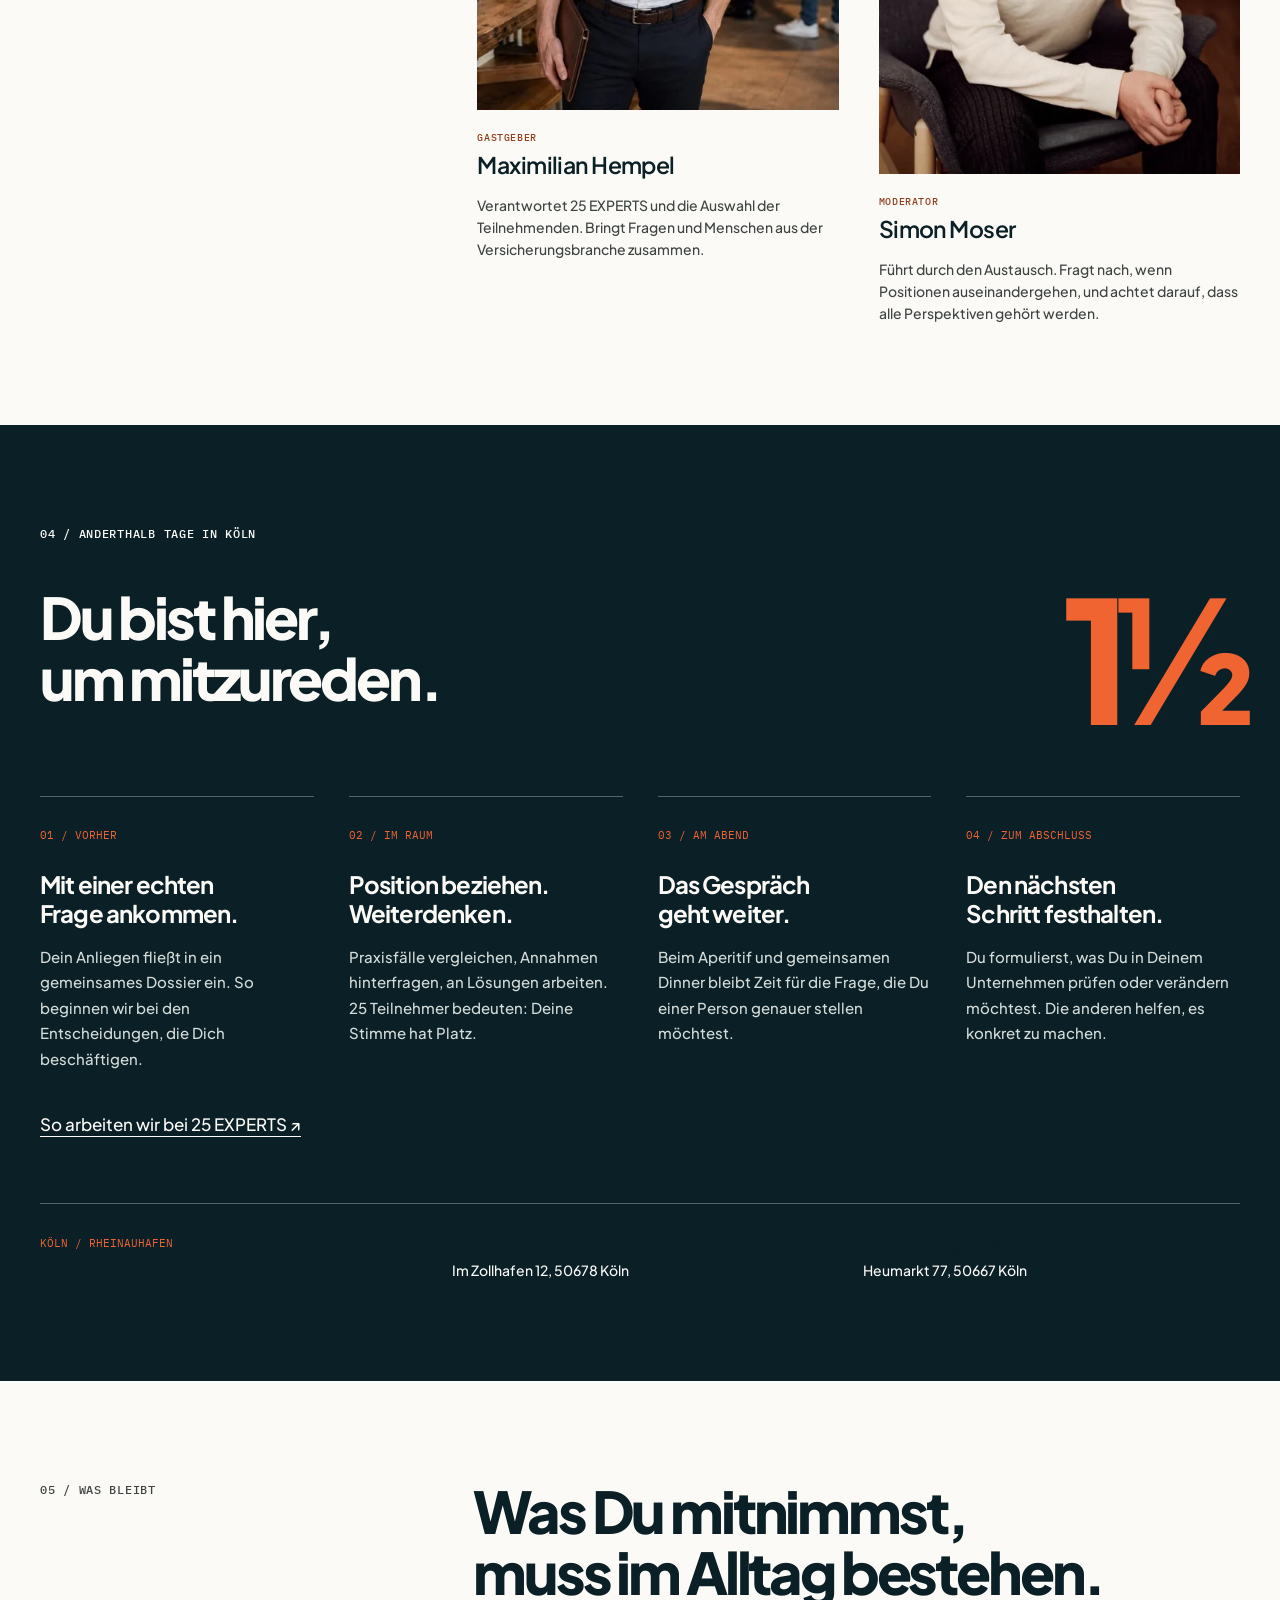
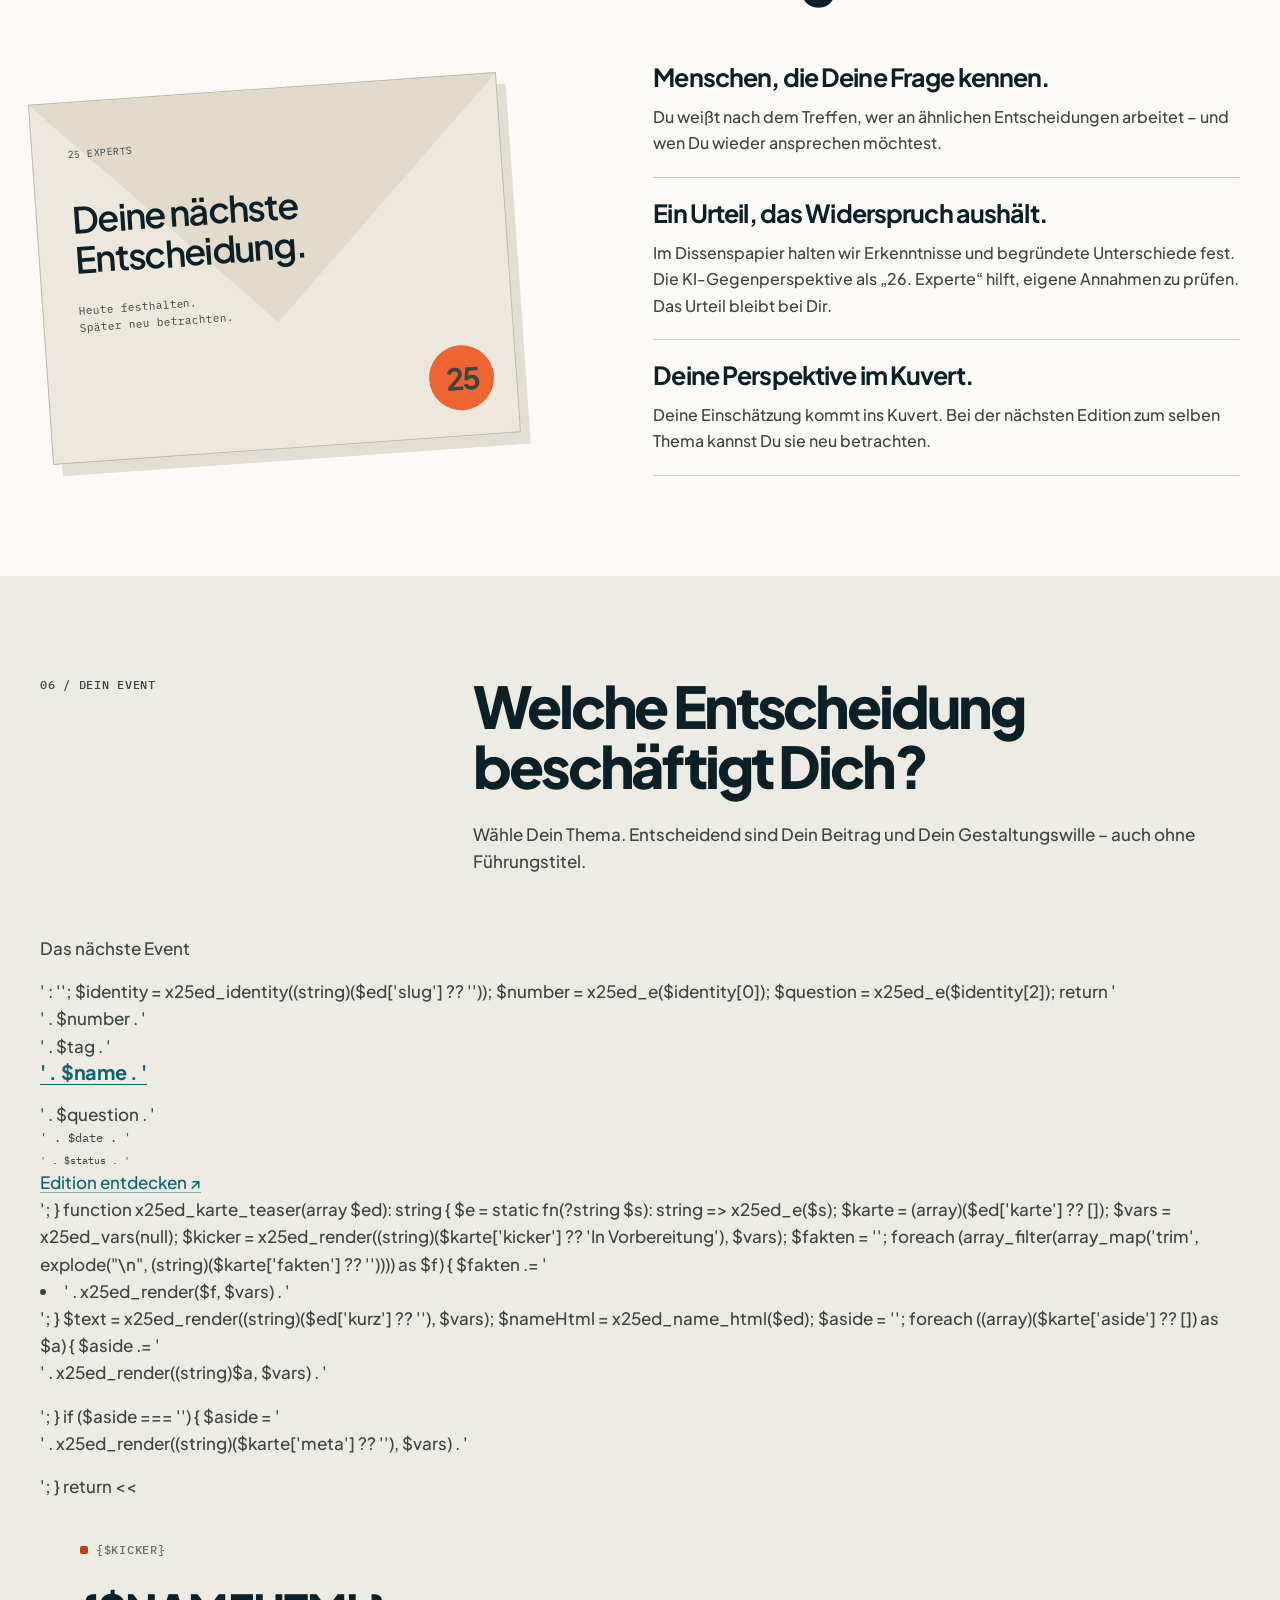
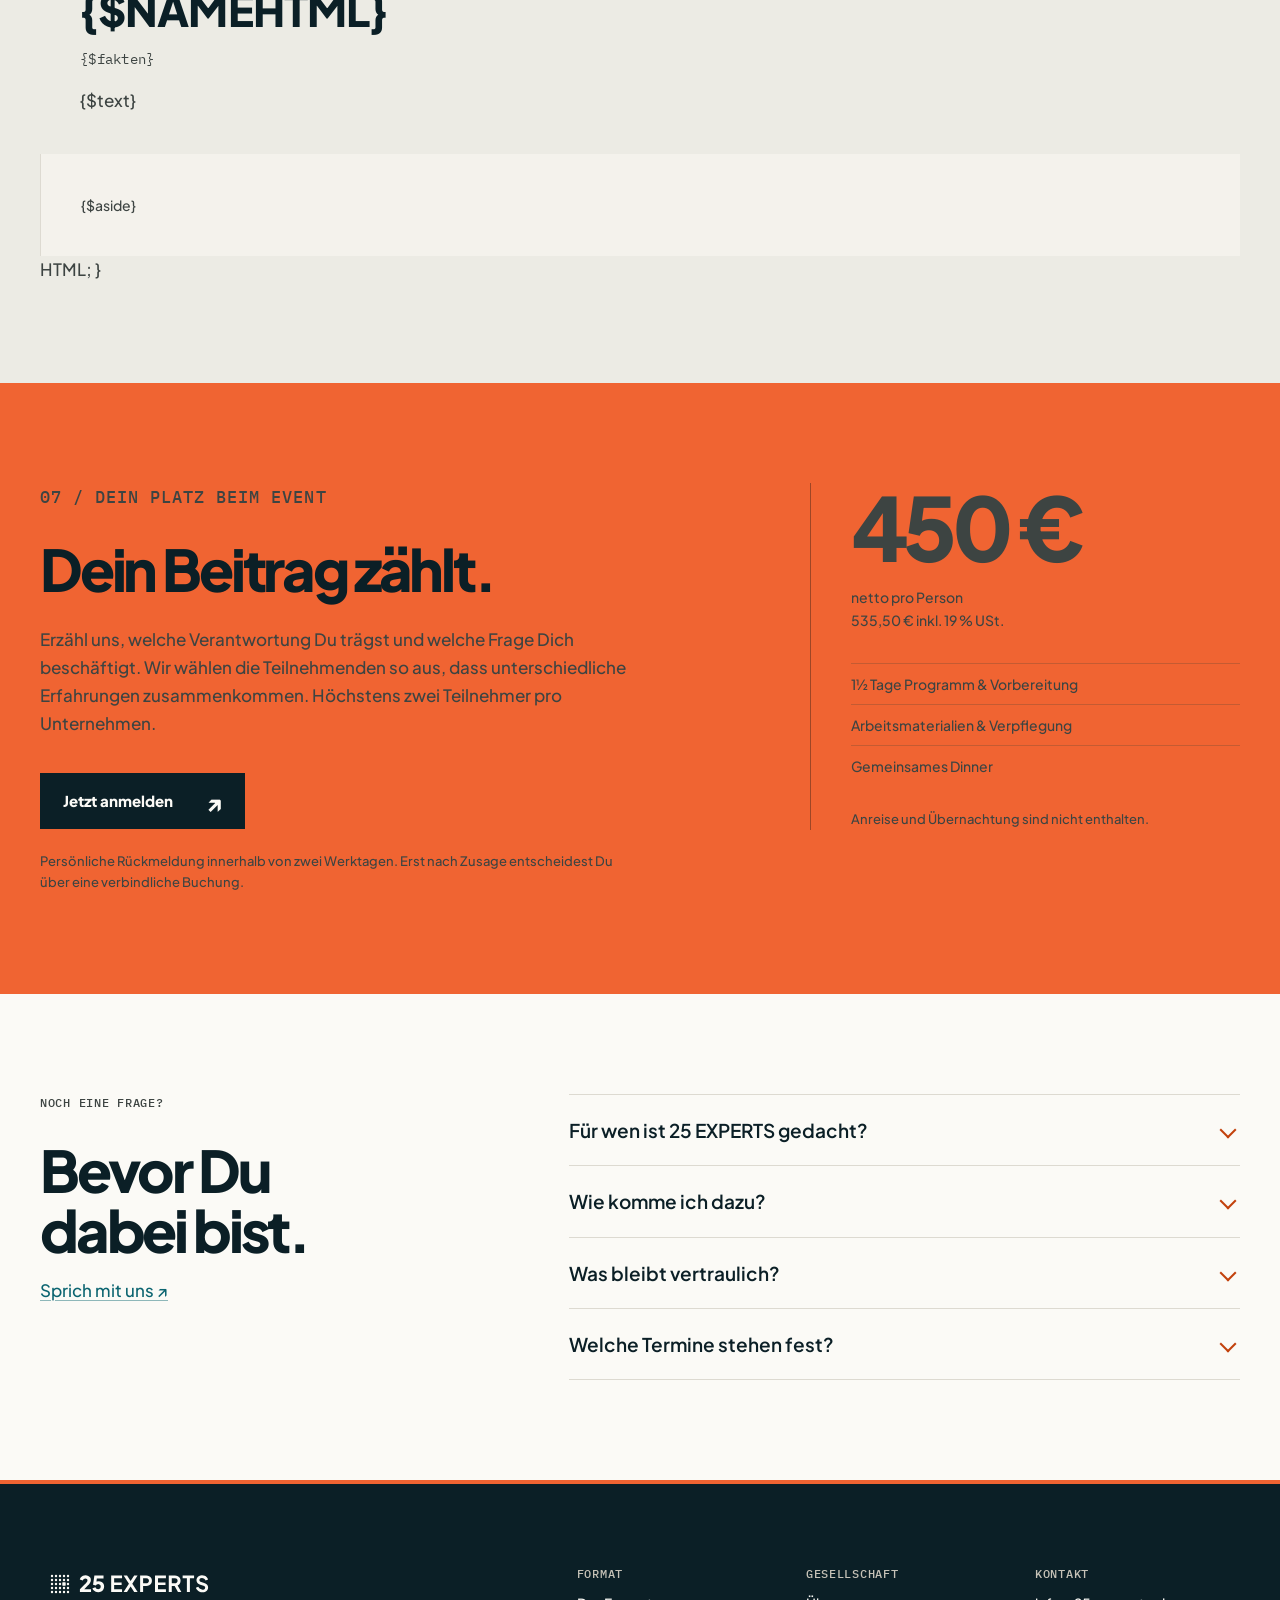
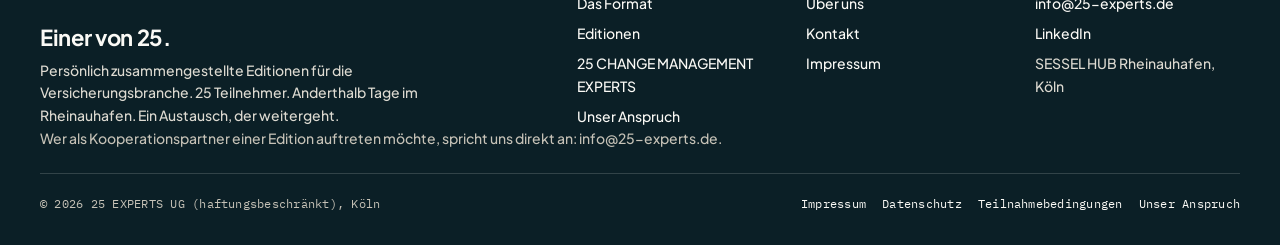
==== commit c9147907: "Merge pull request #5 from MaxHemp/vertrieb-ki-fachlichkeit Vertriebs-Edition: Fokus auf Vertriebsfa" ====
--- a/index.html
+++ b/index.html
@@ -3,14 +3,14 @@
 <head>
   <meta charset="utf-8">
   <meta name="viewport" content="width=device-width, initial-scale=1">
-  <title>25 EXPERTS – Expertentreffen der Versicherungsbranche in Köln</title>
-  <meta name="description" content="Expertentreffen für Versicherer, Maklerpools und Vertriebe: 25 Verantwortliche, anderthalb Tage im Kölner Rheinauhafen. Change, KI im Vertrieb, Security, Data.">
+  <title>25 EXPERTS – Die nächste Generation der Versicherungsbranche</title>
+  <meta name="description" content="25 Menschen, die Verantwortung übernehmen. Anderthalb Tage für die Entscheidungen von morgen. Finde Dein Event in Köln, Rheinauhafen.">
   <link rel="canonical" href="https://25-experts.de/">
   <meta property="og:type" content="website">
   <meta property="og:site_name" content="25 EXPERTS">
   <meta property="og:locale" content="de_DE">
-  <meta property="og:title" content="25 EXPERTS – Expertentreffen der Versicherungsbranche in Köln">
-  <meta property="og:description" content="Expertentreffen für Versicherer, Maklerpools und Vertriebe: 25 Verantwortliche, anderthalb Tage im Kölner Rheinauhafen. Change, KI im Vertrieb, Security, Data.">
+  <meta property="og:title" content="25 EXPERTS – Die nächste Generation der Versicherungsbranche">
+  <meta property="og:description" content="25 Menschen, die Verantwortung übernehmen. Anderthalb Tage für die Entscheidungen von morgen. Finde Dein Event in Köln, Rheinauhafen.">
   <meta property="og:url" content="https://25-experts.de/">
   <meta property="og:image" content="https://25-experts.de/assets/img/og/25experts-og.jpg">
   <meta property="og:image:width" content="1200">
@@ -27,11 +27,23 @@
   <link rel="stylesheet" href="assets/css/site.css?v=1ccbd7b7">
   <link rel="stylesheet" href="assets/css/identity.css?v=1c25f6e5">
   <script>document.documentElement.classList.add('js');</script>
-  <!-- SEO-LD:START -->
   <script type="application/ld+json">
-  {"@context":"https://schema.org","@graph":[{"@type":"Organization","@id":"https://25-experts.de/#organisation","name":"25 EXPERTS","legalName":"25 EXPERTS UG (haftungsbeschränkt)","url":"https://25-experts.de/","logo":{"@type":"ImageObject","url":"https://25-experts.de/assets/img/25experts-logo-horizontal.png"},"image":"https://25-experts.de/assets/img/og/25experts-og.jpg","slogan":"Einer von 25.","description":"25 EXPERTS ist ein Expertentreffen für die Versicherungsbranche: kuratierte Editionen mit je 25 Fach- und Führungskräften aus Versicherern, Maklerpools und Versicherungsvertrieben, anderthalb Tage im Kölner Rheinauhafen, zu Themen wie Change Management, KI im Vertrieb, Informationssicherheit, Operations, Daten und Nachhaltigkeit.","email":"info@25-experts.de","address":{"@type":"PostalAddress","streetAddress":"Moitzfeld 17","postalCode":"51429","addressLocality":"Bergisch Gladbach","addressCountry":"DE"},"knowsAbout":["Versicherungsbranche","Künstliche Intelligenz in der Versicherung","Change Management","Versicherungsvertrieb","Informationssicherheit","Operations","Daten und Analytics","Nachhaltigkeit in der Versicherung","Führung"],"founder":{"@id":"https://25-experts.de/ueber-uns#maximilian-hempel"},"sameAs":["https://www.linkedin.com/company/141373969/"]},{"@type":"WebSite","@id":"https://25-experts.de/#website","url":"https://25-experts.de/","name":"25 EXPERTS","inLanguage":"de-DE","publisher":{"@id":"https://25-experts.de/#organisation"}},{"@type":"Person","@id":"https://25-experts.de/ueber-uns#maximilian-hempel","name":"Maximilian Hempel","jobTitle":"Gastgeber und Geschäftsführer","description":"Gastgeber und Geschäftsführer von 25 EXPERTS; Herausgeber des VersicherungsTech Magazins.","image":"https://25-experts.de/assets/img/max-hempel-960.webp","worksFor":{"@id":"https://25-experts.de/#organisation"},"sameAs":["https://www.linkedin.com/in/maximilianhempel/"]},{"@type":"FAQPage","@id":"https://25-experts.de/#faq","mainEntity":[{"@type":"Question","name":"Für wen ist 25 EXPERTS gedacht?","acceptedAnswer":{"@type":"Answer","text":"Für Menschen, die bei Versicherern, Maklerpools und Versicherungsvertrieben Verantwortung übernehmen und Veränderung voranbringen. Fachliche Erfahrung und Dein Anliegen zählen, nicht Alter oder Titel. Die Female Edition richtet sich an Frauen in der Versicherungsbranche."}},{"@type":"Question","name":"Wie komme ich dazu?","acceptedAnswer":{"@type":"Answer","text":"Du fragst Deine Teilnahme kostenfrei an. Wir melden uns innerhalb von zwei Werktagen persönlich. Nach Zusage entscheidest Du, ob Du verbindlich buchen möchtest. Erst diese Buchung begründet eine Zahlungspflicht."}},{"@type":"Question","name":"Was bleibt vertraulich?","acceptedAnswer":{"@type":"Answer","text":"Erfahrungen dürfen weitergedacht werden; Aussagen werden außerhalb des Events keiner Person oder Organisation zugeordnet. Öffentliche Ergebnisse werden nur nach Freigabe geteilt. Unser Kodex"}},{"@type":"Question","name":"Welche Termine stehen fest?","acceptedAnswer":{"@type":"Answer","text":"Der Status steht bei jeder Edition. Vorläufige Termine sind ausdrücklich gekennzeichnet. Den aktuellen Stand findest Du auf der jeweiligen Editionsseite. Editionen und Termine"}}],"isPartOf":{"@id":"https://25-experts.de/#webpage"}},{"@type":"WebPage","@id":"https://25-experts.de/#webpage","url":"https://25-experts.de/","name":"25 EXPERTS – Expertentreffen der Versicherungsbranche in Köln","description":"Expertentreffen für Versicherer, Maklerpools und Vertriebe: 25 Verantwortliche, anderthalb Tage im Kölner Rheinauhafen. Change, KI im Vertrieb, Security, Data.","inLanguage":"de-DE","isPartOf":{"@id":"https://25-experts.de/#website"},"publisher":{"@id":"https://25-experts.de/#organisation"},"breadcrumb":{"@id":"https://25-experts.de/#breadcrumb"},"about":{"@id":"https://25-experts.de/#organisation"}},{"@type":"BreadcrumbList","@id":"https://25-experts.de/#breadcrumb","itemListElement":[{"@type":"ListItem","position":1,"name":"Startseite","item":"https://25-experts.de/"}]}]}
+  {
+    "@context": "https://schema.org",
+    "@type": "Organization",
+    "name": "25 EXPERTS",
+    "legalName": "25 EXPERTS UG (haftungsbeschränkt)",
+    "url": "https://25-experts.de/",
+    "logo": "https://25-experts.de/assets/img/25experts-logo-square.svg",
+    "image": "https://25-experts.de/assets/img/og/25experts-og.jpg",
+    "slogan": "Einer von 25.",
+    "description": "25 EXPERTS verbindet Fach- und Führungskräfte aus Versicherern, Maklerpools und Versicherungsvertrieben. Jede Edition wird persönlich zusammengestellt: 25 Teilnehmer, vorbereitete Praxisfragen und ein gemeinsamer Abend in Köln.",
+    "address": {"@type": "PostalAddress", "streetAddress": "Moitzfeld 17", "postalCode": "51429", "addressLocality": "Bergisch Gladbach", "addressCountry": "DE"},
+    "email": "info@25-experts.de",
+    "founder": [{"@type": "Person", "name": "Maximilian Hempel", "sameAs": "https://www.linkedin.com/in/maximilianhempel/"}],
+    "sameAs": ["https://www.linkedin.com/company/141373969/"]
+  }
   </script>
-  <!-- SEO-LD:END -->
 </head>
 <body class="nx-home">
   <a class="x-skip" href="#inhalt">Zum Inhalt springen</a>
@@ -114,7 +126,7 @@
 </div></section>
 <section class="nx-section nx-editions-section" id="editionen" aria-labelledby="ed-h"><div class="x-container">
  <div class="nx-section-head"><p class="nx-eyebrow">06 / Dein Event</p><div><h2 id="ed-h">Welche Entscheidung<br>beschäftigt Dich?</h2><p>Wähle Dein Thema. Entscheidend sind Dein Beitrag und Dein Gestaltungswille – auch ohne Führungstitel.</p></div></div>
- <div class="x-editions ux-editions" data-editionen-karten><!-- EDITIONS:START --><article class="ux-edition ux-edition--featured" aria-label="25 CHANGE MANAGEMENT EXPERTS"><span class="nx-edition__number" aria-hidden="true">01</span><div><p class="x-kicker">Das nächste Event</p><h3><a href="/editionen/change-management/">25 CHANGE MANAGEMENT EXPERTS</a></h3><p class="nx-edition__question">Wie wird aus neuen Werkzeugen eine Zusammenarbeit, die trägt?</p></div><p class="ux-edition__date">2. und 3. Dezember 2026<span>Termin bestätigt</span></p><a class="x-link" href="/editionen/change-management/">Edition entdecken <span aria-hidden="true">↗</span></a></article><article class="ux-edition" aria-label="25 SECURITY EXPERTS"><span class="nx-edition__number" aria-hidden="true">02</span><div><h3><a href="/editionen/security/">25 SECURITY EXPERTS</a></h3><p class="nx-edition__question">Wer entscheidet zwischen Schutz, Tempo und Verantwortung?</p></div><p class="ux-edition__date">28./29. Januar 2027 (vorläufig)<span>Termin vorläufig</span></p><a class="x-link" href="/editionen/security/">Edition entdecken <span aria-hidden="true">↗</span></a></article><article class="ux-edition" aria-label="25 VERTRIEBS EXPERTS"><span class="nx-edition__number" aria-hidden="true">03</span><div><h3><a href="/editionen/vertrieb/">25 VERTRIEBS EXPERTS</a></h3><p class="nx-edition__question">Was braucht Vertrieb, wenn sich Erwartungen und Zugänge verändern?</p></div><p class="ux-edition__date">18./19. März 2027 (vorläufig)<span>Termin vorläufig</span></p><a class="x-link" href="/editionen/vertrieb/">Edition entdecken <span aria-hidden="true">↗</span></a></article><article class="ux-edition" aria-label="25 FEMALE EXPERTS"><span class="nx-edition__number" aria-hidden="true">05</span><div><h3><a href="/editionen/female/">25 FEMALE EXPERTS</a></h3><p class="nx-edition__question">Wie stärken Frauen ihren Einfluss auf die Entscheidungen der Branche?</p></div><p class="ux-edition__date">14./15. April 2027 (vorläufig)<span>Termin vorläufig</span></p><a class="x-link" href="/editionen/female/">Edition entdecken <span aria-hidden="true">↗</span></a></article><article class="ux-edition" aria-label="25 OPERATIONS EXPERTS"><span class="nx-edition__number" aria-hidden="true">04</span><div><h3><a href="/editionen/operations/">25 OPERATIONS EXPERTS</a></h3><p class="nx-edition__question">Wie werden aus Übergaben gemeinsame Entscheidungen?</p></div><p class="ux-edition__date">9./10. Juni 2027 (vorläufig)<span>Termin vorläufig</span></p><a class="x-link" href="/editionen/operations/">Edition entdecken <span aria-hidden="true">↗</span></a></article><article class="ux-edition" aria-label="25 DATA EXPERTS"><span class="nx-edition__number" aria-hidden="true">06</span><div><h3><a href="/editionen/data/">25 DATA EXPERTS</a></h3><p class="nx-edition__question">Welche Daten tragen Entscheidungen – und wer steht dafür ein?</p></div><p class="ux-edition__date">15./16. September 2027 (vorläufig)<span>Termin vorläufig</span></p><a class="x-link" href="/editionen/data/">Edition entdecken <span aria-hidden="true">↗</span></a></article><article class="ux-edition" aria-label="25 SUSTAINABILITY EXPERTS"><span class="nx-edition__number" aria-hidden="true">07</span><div><h3><a href="/editionen/sustainability/">25 SUSTAINABILITY EXPERTS</a></h3><p class="nx-edition__question">Wie wird aus Nachhaltigkeitszielen veränderte Praxis?</p></div><p class="ux-edition__date">7./8. Oktober 2027 (vorläufig)<span>Termin vorläufig</span></p><a class="x-link" href="/editionen/sustainability/">Edition entdecken <span aria-hidden="true">↗</span></a></article><!-- EDITIONS:END --></div>
+ <div class="x-editions ux-editions" data-editionen-karten><!-- EDITIONS:START --><article class="ux-edition ux-edition--featured" aria-label="25 CHANGE MANAGEMENT EXPERTS"><span class="nx-edition__number" aria-hidden="true">01</span><div><p class="x-kicker">Das nächste Event</p><h3><a href="/editionen/change-management/">25 CHANGE MANAGEMENT EXPERTS</a></h3><p class="nx-edition__question">Wie wird aus neuen Werkzeugen eine Zusammenarbeit, die trägt?</p></div><p class="ux-edition__date">2. und 3. Dezember 2026<span>Termin bestätigt</span></p><a class="x-link" href="/editionen/change-management/">Edition entdecken <span aria-hidden="true">↗</span></a></article><article class="ux-edition" aria-label="25 SECURITY EXPERTS"><span class="nx-edition__number" aria-hidden="true">02</span><div><h3><a href="/editionen/security/">25 SECURITY EXPERTS</a></h3><p class="nx-edition__question">Wer entscheidet zwischen Schutz, Tempo und Verantwortung?</p></div><p class="ux-edition__date">28./29. Januar 2027 (vorläufig)<span>Termin vorläufig</span></p><a class="x-link" href="/editionen/security/">Edition entdecken <span aria-hidden="true">↗</span></a></article><article class="ux-edition" aria-label="25 VERTRIEBS EXPERTS"><span class="nx-edition__number" aria-hidden="true">03</span><div><h3><a href="/editionen/vertrieb/">25 VERTRIEBS EXPERTS</a></h3><p class="nx-edition__question">Wie wirken Vertriebsfachlichkeit und KI zusammen?</p></div><p class="ux-edition__date">18./19. März 2027 (vorläufig)<span>Termin vorläufig</span></p><a class="x-link" href="/editionen/vertrieb/">Edition entdecken <span aria-hidden="true">↗</span></a></article><article class="ux-edition" aria-label="25 FEMALE EXPERTS"><span class="nx-edition__number" aria-hidden="true">05</span><div><h3><a href="/editionen/female/">25 FEMALE EXPERTS</a></h3><p class="nx-edition__question">Wie stärken Frauen ihren Einfluss auf die Entscheidungen der Branche?</p></div><p class="ux-edition__date">14./15. April 2027 (vorläufig)<span>Termin vorläufig</span></p><a class="x-link" href="/editionen/female/">Edition entdecken <span aria-hidden="true">↗</span></a></article><article class="ux-edition" aria-label="25 OPERATIONS EXPERTS"><span class="nx-edition__number" aria-hidden="true">04</span><div><h3><a href="/editionen/operations/">25 OPERATIONS EXPERTS</a></h3><p class="nx-edition__question">Wie werden aus Übergaben gemeinsame Entscheidungen?</p></div><p class="ux-edition__date">9./10. Juni 2027 (vorläufig)<span>Termin vorläufig</span></p><a class="x-link" href="/editionen/operations/">Edition entdecken <span aria-hidden="true">↗</span></a></article><article class="ux-edition" aria-label="25 DATA EXPERTS"><span class="nx-edition__number" aria-hidden="true">06</span><div><h3><a href="/editionen/data/">25 DATA EXPERTS</a></h3><p class="nx-edition__question">Welche Daten tragen Entscheidungen – und wer steht dafür ein?</p></div><p class="ux-edition__date">15./16. September 2027 (vorläufig)<span>Termin vorläufig</span></p><a class="x-link" href="/editionen/data/">Edition entdecken <span aria-hidden="true">↗</span></a></article><article class="ux-edition" aria-label="25 SUSTAINABILITY EXPERTS"><span class="nx-edition__number" aria-hidden="true">07</span><div><h3><a href="/editionen/sustainability/">25 SUSTAINABILITY EXPERTS</a></h3><p class="nx-edition__question">Wie wird aus Nachhaltigkeitszielen veränderte Praxis?</p></div><p class="ux-edition__date">7./8. Oktober 2027 (vorläufig)<span>Termin vorläufig</span></p><a class="x-link" href="/editionen/sustainability/">Edition entdecken <span aria-hidden="true">↗</span></a></article><!-- EDITIONS:END --></div>
 </div></section>
 <section class="nx-section nx-access" aria-labelledby="platz-h"><div class="x-container nx-access__grid">
  <div><p class="nx-eyebrow">07 / Dein Platz beim Event</p><h2 id="platz-h">Dein Beitrag zählt.</h2><p>Erzähl uns, welche Verantwortung Du trägst und welche Frage Dich beschäftigt. Wir wählen die Teilnehmenden so aus, dass unterschiedliche Erfahrungen zusammenkommen. Höchstens zwei Teilnehmer pro Unternehmen.</p><a class="nx-button nx-button--ink" href="#editionen">Jetzt anmelden <span aria-hidden="true">↗</span></a><p class="nx-access__note">Persönliche Rückmeldung innerhalb von zwei Werktagen. Erst nach Zusage entscheidest Du über eine verbindliche Buchung.</p></div>
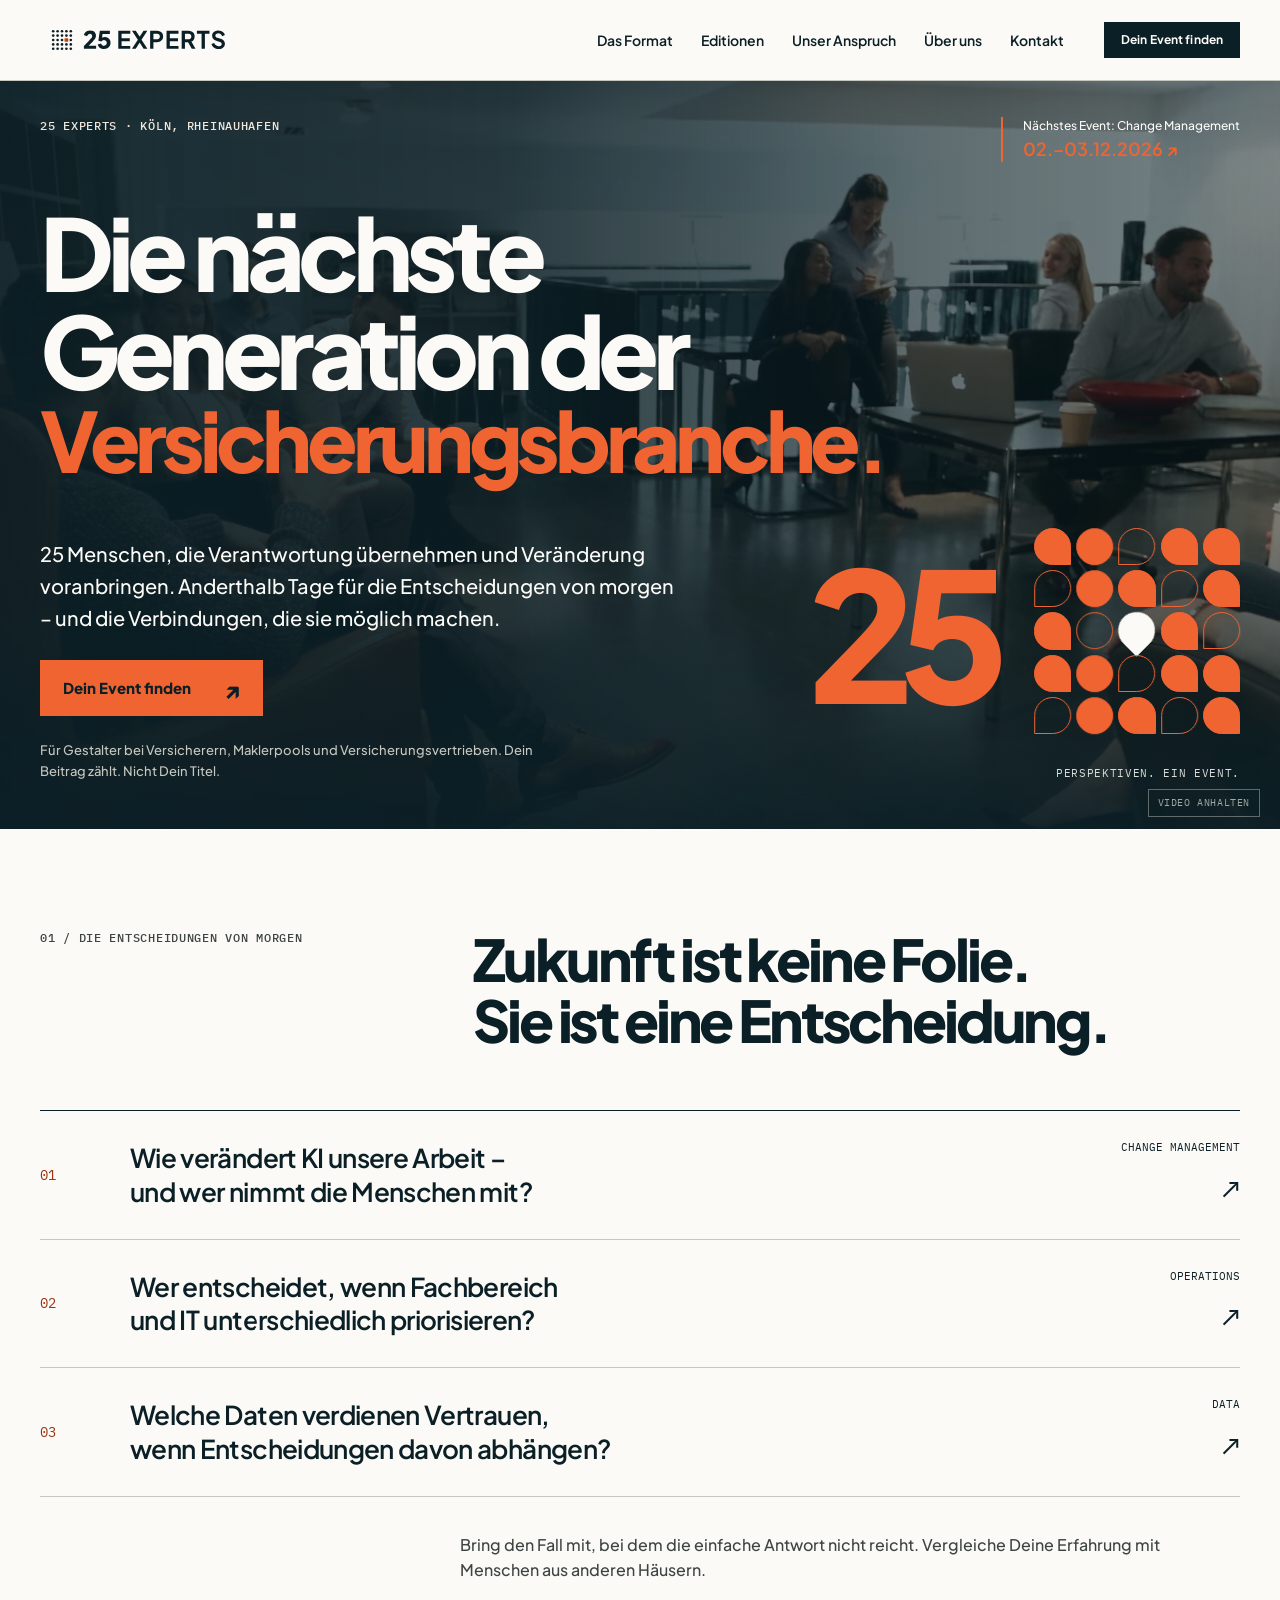
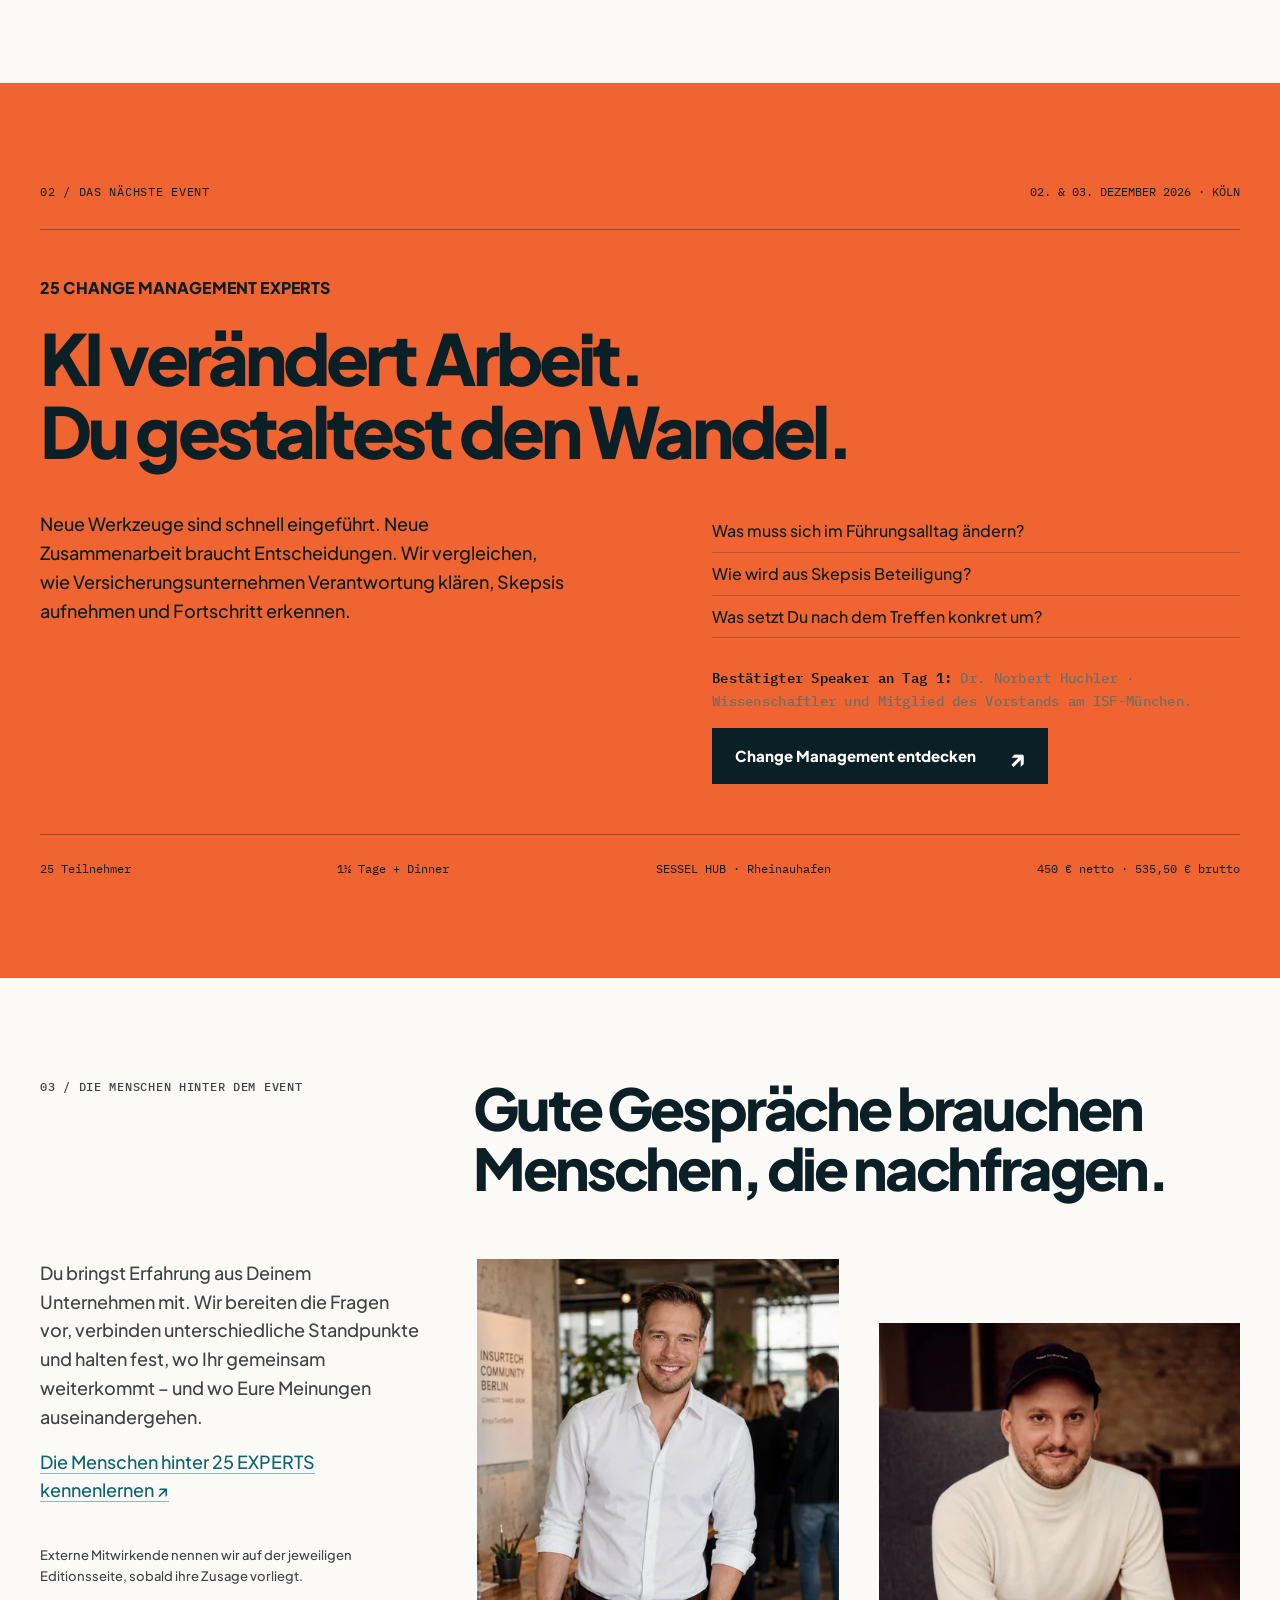
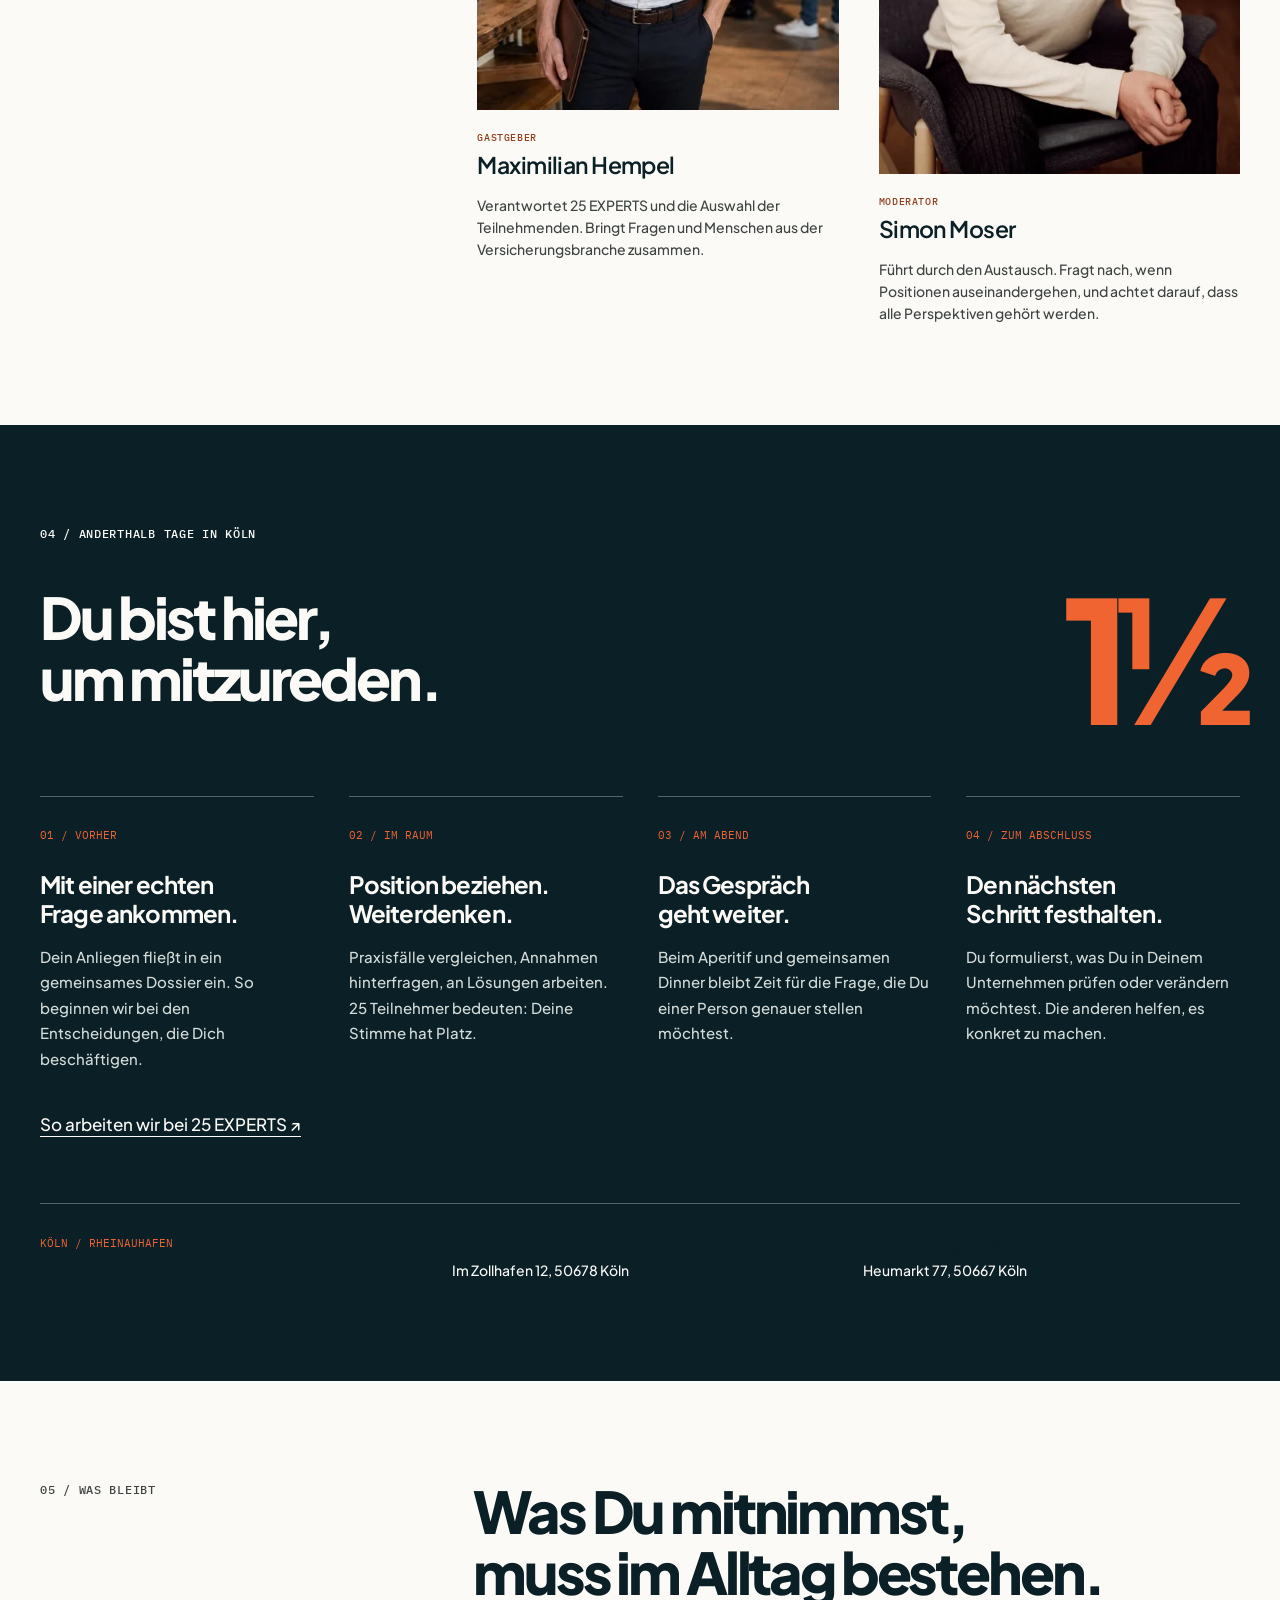
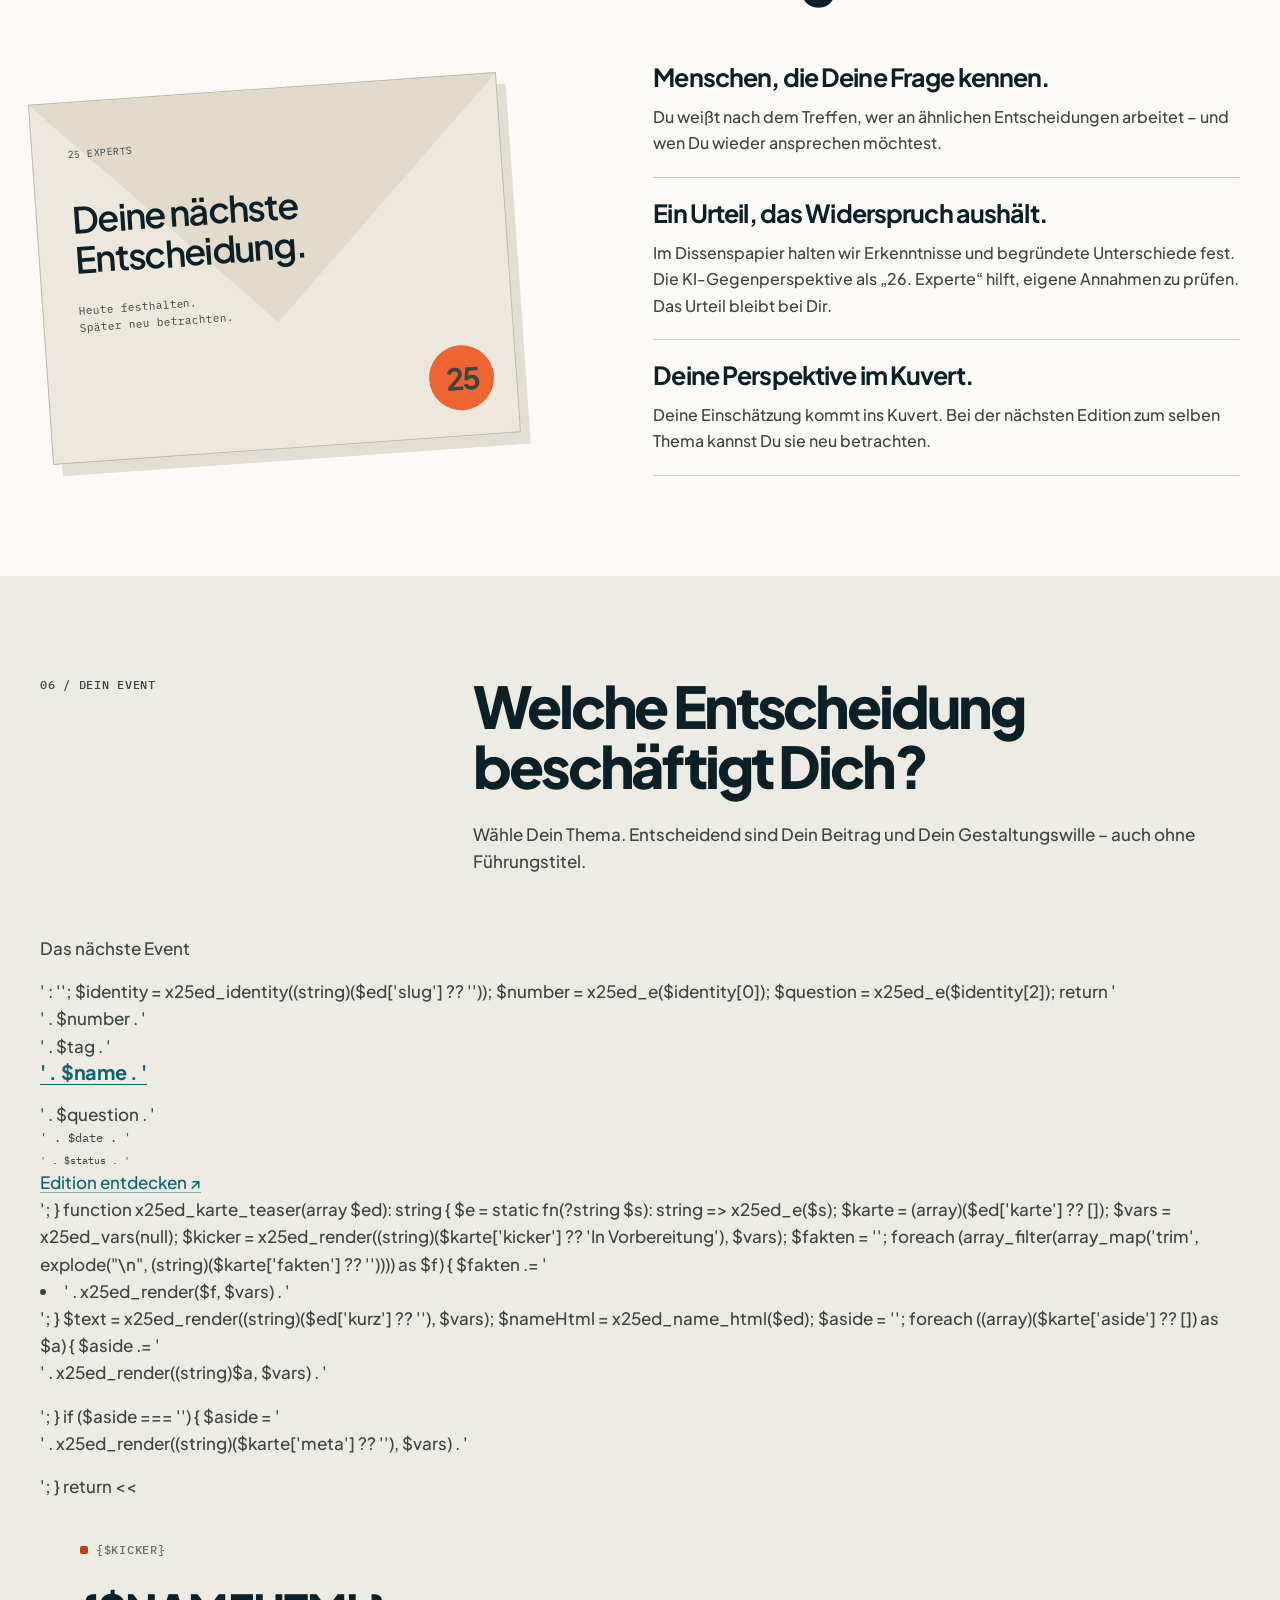
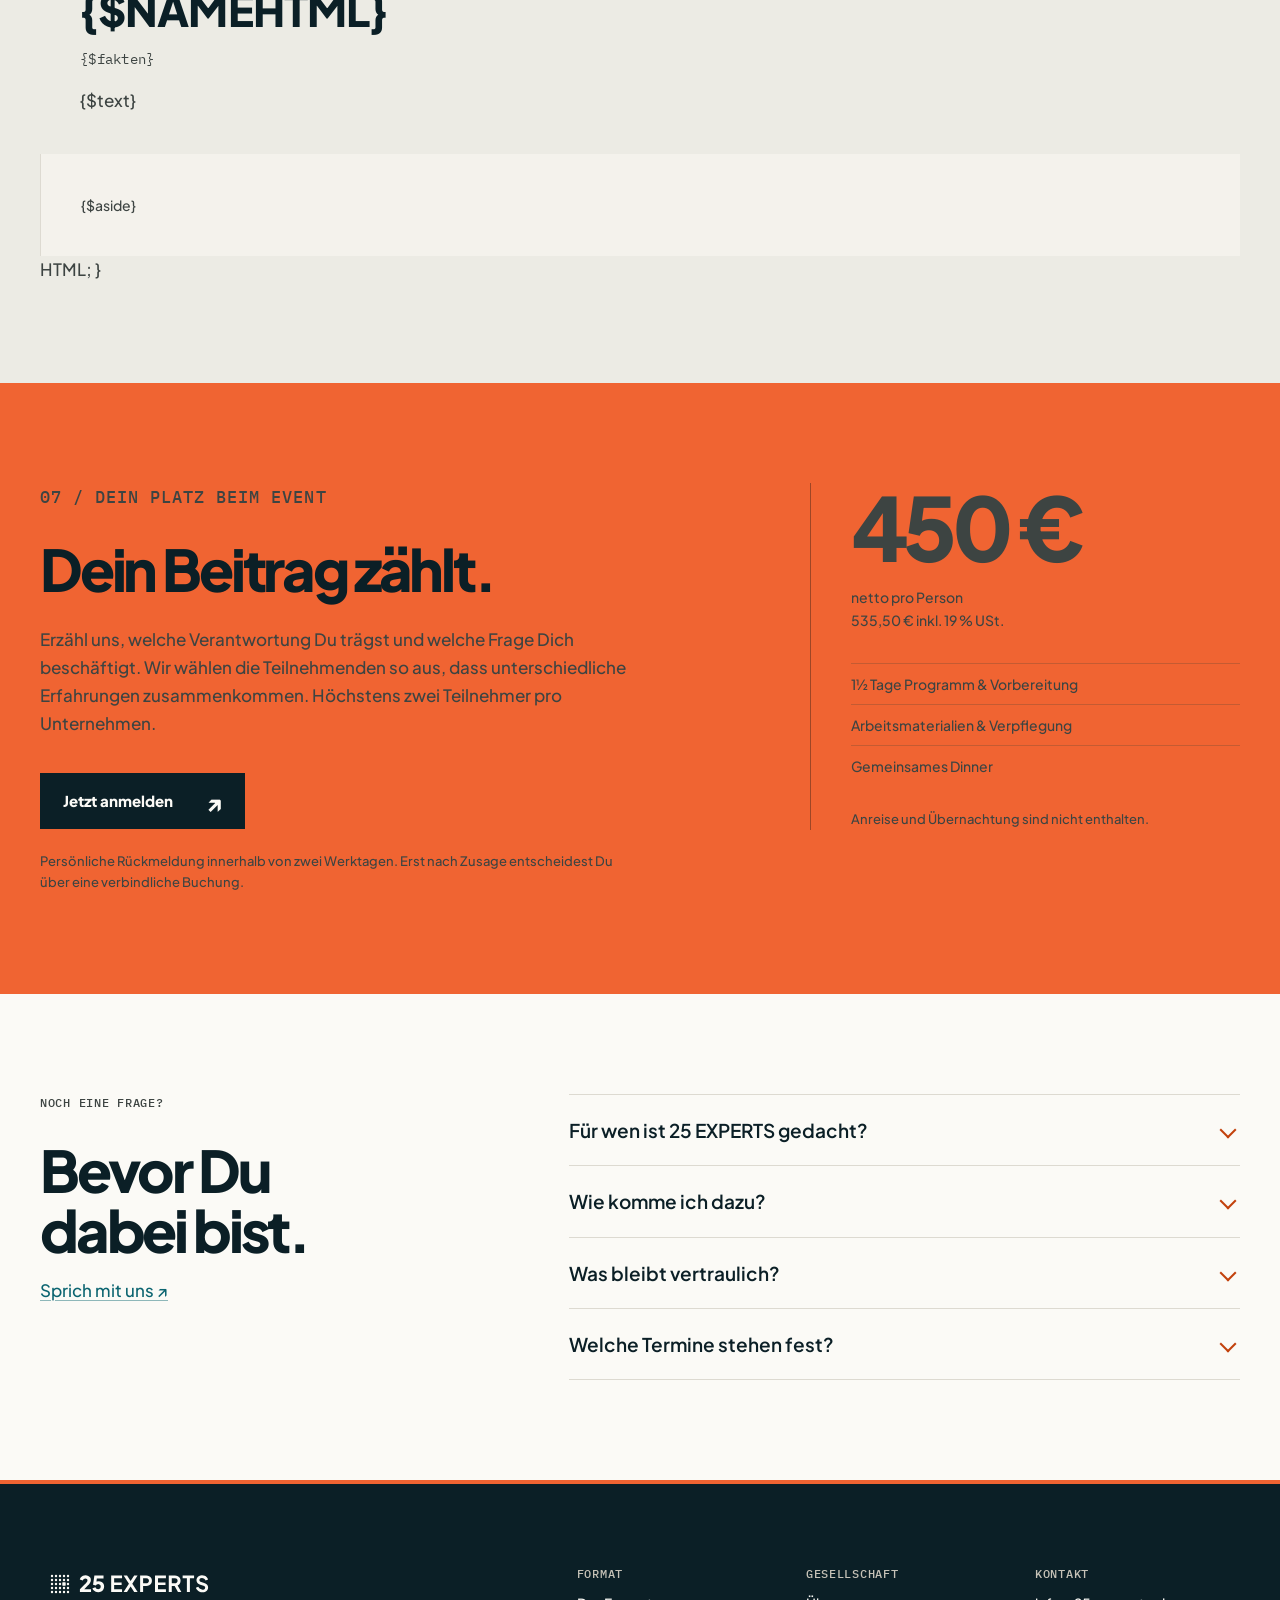
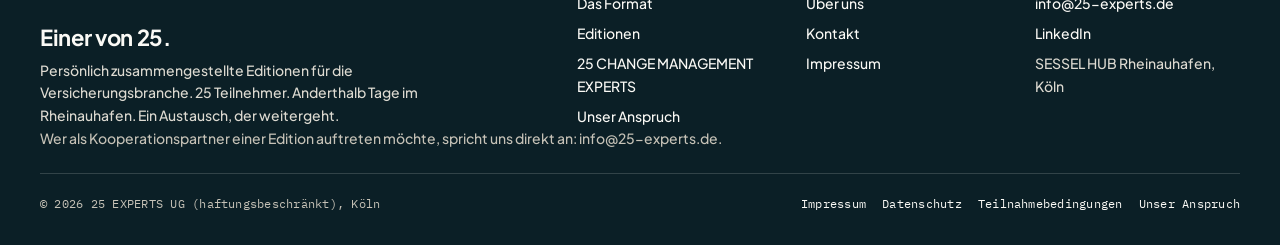
==== commit 29cb8519: "Merge pull request #6 from MaxHemp/seo-ki-suche SEO und KI-Suche: strukturierte Daten, llms.txt, rob" ====
--- a/index.html
+++ b/index.html
@@ -3,14 +3,14 @@
 <head>
   <meta charset="utf-8">
   <meta name="viewport" content="width=device-width, initial-scale=1">
-  <title>25 EXPERTS – Die nächste Generation der Versicherungsbranche</title>
-  <meta name="description" content="25 Menschen, die Verantwortung übernehmen. Anderthalb Tage für die Entscheidungen von morgen. Finde Dein Event in Köln, Rheinauhafen.">
+  <title>25 EXPERTS – Expertentreffen der Versicherungsbranche in Köln</title>
+  <meta name="description" content="Expertentreffen für Versicherer, Maklerpools und Vertriebe: 25 Verantwortliche, anderthalb Tage im Kölner Rheinauhafen. Change, KI im Vertrieb, Security, Data.">
   <link rel="canonical" href="https://25-experts.de/">
   <meta property="og:type" content="website">
   <meta property="og:site_name" content="25 EXPERTS">
   <meta property="og:locale" content="de_DE">
-  <meta property="og:title" content="25 EXPERTS – Die nächste Generation der Versicherungsbranche">
-  <meta property="og:description" content="25 Menschen, die Verantwortung übernehmen. Anderthalb Tage für die Entscheidungen von morgen. Finde Dein Event in Köln, Rheinauhafen.">
+  <meta property="og:title" content="25 EXPERTS – Expertentreffen der Versicherungsbranche in Köln">
+  <meta property="og:description" content="Expertentreffen für Versicherer, Maklerpools und Vertriebe: 25 Verantwortliche, anderthalb Tage im Kölner Rheinauhafen. Change, KI im Vertrieb, Security, Data.">
   <meta property="og:url" content="https://25-experts.de/">
   <meta property="og:image" content="https://25-experts.de/assets/img/og/25experts-og.jpg">
   <meta property="og:image:width" content="1200">
@@ -27,23 +27,11 @@
   <link rel="stylesheet" href="assets/css/site.css?v=1ccbd7b7">
   <link rel="stylesheet" href="assets/css/identity.css?v=1c25f6e5">
   <script>document.documentElement.classList.add('js');</script>
+  <!-- SEO-LD:START -->
   <script type="application/ld+json">
-  {
-    "@context": "https://schema.org",
-    "@type": "Organization",
-    "name": "25 EXPERTS",
-    "legalName": "25 EXPERTS UG (haftungsbeschränkt)",
-    "url": "https://25-experts.de/",
-    "logo": "https://25-experts.de/assets/img/25experts-logo-square.svg",
-    "image": "https://25-experts.de/assets/img/og/25experts-og.jpg",
-    "slogan": "Einer von 25.",
-    "description": "25 EXPERTS verbindet Fach- und Führungskräfte aus Versicherern, Maklerpools und Versicherungsvertrieben. Jede Edition wird persönlich zusammengestellt: 25 Teilnehmer, vorbereitete Praxisfragen und ein gemeinsamer Abend in Köln.",
-    "address": {"@type": "PostalAddress", "streetAddress": "Moitzfeld 17", "postalCode": "51429", "addressLocality": "Bergisch Gladbach", "addressCountry": "DE"},
-    "email": "info@25-experts.de",
-    "founder": [{"@type": "Person", "name": "Maximilian Hempel", "sameAs": "https://www.linkedin.com/in/maximilianhempel/"}],
-    "sameAs": ["https://www.linkedin.com/company/141373969/"]
-  }
+  {"@context":"https://schema.org","@graph":[{"@type":"Organization","@id":"https://25-experts.de/#organisation","name":"25 EXPERTS","legalName":"25 EXPERTS UG (haftungsbeschränkt)","url":"https://25-experts.de/","logo":{"@type":"ImageObject","url":"https://25-experts.de/assets/img/25experts-logo-horizontal.png"},"image":"https://25-experts.de/assets/img/og/25experts-og.jpg","slogan":"Einer von 25.","description":"25 EXPERTS ist ein Expertentreffen für die Versicherungsbranche: kuratierte Editionen mit je 25 Fach- und Führungskräften aus Versicherern, Maklerpools und Versicherungsvertrieben, anderthalb Tage im Kölner Rheinauhafen, zu Themen wie Change Management, KI im Vertrieb, Informationssicherheit, Operations, Daten und Nachhaltigkeit.","email":"info@25-experts.de","address":{"@type":"PostalAddress","streetAddress":"Moitzfeld 17","postalCode":"51429","addressLocality":"Bergisch Gladbach","addressCountry":"DE"},"knowsAbout":["Versicherungsbranche","Künstliche Intelligenz in der Versicherung","Change Management","Versicherungsvertrieb","Informationssicherheit","Operations","Daten und Analytics","Nachhaltigkeit in der Versicherung","Führung"],"founder":{"@id":"https://25-experts.de/ueber-uns#maximilian-hempel"},"sameAs":["https://www.linkedin.com/company/141373969/"]},{"@type":"WebSite","@id":"https://25-experts.de/#website","url":"https://25-experts.de/","name":"25 EXPERTS","inLanguage":"de-DE","publisher":{"@id":"https://25-experts.de/#organisation"}},{"@type":"Person","@id":"https://25-experts.de/ueber-uns#maximilian-hempel","name":"Maximilian Hempel","jobTitle":"Gastgeber und Geschäftsführer","description":"Gastgeber und Geschäftsführer von 25 EXPERTS; Herausgeber des VersicherungsTech Magazins.","image":"https://25-experts.de/assets/img/max-hempel-960.webp","worksFor":{"@id":"https://25-experts.de/#organisation"},"sameAs":["https://www.linkedin.com/in/maximilianhempel/"]},{"@type":"FAQPage","@id":"https://25-experts.de/#faq","mainEntity":[{"@type":"Question","name":"Für wen ist 25 EXPERTS gedacht?","acceptedAnswer":{"@type":"Answer","text":"Für Menschen, die bei Versicherern, Maklerpools und Versicherungsvertrieben Verantwortung übernehmen und Veränderung voranbringen. Fachliche Erfahrung und Dein Anliegen zählen, nicht Alter oder Titel. Die Female Edition richtet sich an Frauen in der Versicherungsbranche."}},{"@type":"Question","name":"Wie komme ich dazu?","acceptedAnswer":{"@type":"Answer","text":"Du fragst Deine Teilnahme kostenfrei an. Wir melden uns innerhalb von zwei Werktagen persönlich. Nach Zusage entscheidest Du, ob Du verbindlich buchen möchtest. Erst diese Buchung begründet eine Zahlungspflicht."}},{"@type":"Question","name":"Was bleibt vertraulich?","acceptedAnswer":{"@type":"Answer","text":"Erfahrungen dürfen weitergedacht werden; Aussagen werden außerhalb des Events keiner Person oder Organisation zugeordnet. Öffentliche Ergebnisse werden nur nach Freigabe geteilt. Unser Kodex"}},{"@type":"Question","name":"Welche Termine stehen fest?","acceptedAnswer":{"@type":"Answer","text":"Der Status steht bei jeder Edition. Vorläufige Termine sind ausdrücklich gekennzeichnet. Den aktuellen Stand findest Du auf der jeweiligen Editionsseite. Editionen und Termine"}}],"isPartOf":{"@id":"https://25-experts.de/#webpage"}},{"@type":"WebPage","@id":"https://25-experts.de/#webpage","url":"https://25-experts.de/","name":"25 EXPERTS – Expertentreffen der Versicherungsbranche in Köln","description":"Expertentreffen für Versicherer, Maklerpools und Vertriebe: 25 Verantwortliche, anderthalb Tage im Kölner Rheinauhafen. Change, KI im Vertrieb, Security, Data.","inLanguage":"de-DE","isPartOf":{"@id":"https://25-experts.de/#website"},"publisher":{"@id":"https://25-experts.de/#organisation"},"breadcrumb":{"@id":"https://25-experts.de/#breadcrumb"},"about":{"@id":"https://25-experts.de/#organisation"}},{"@type":"BreadcrumbList","@id":"https://25-experts.de/#breadcrumb","itemListElement":[{"@type":"ListItem","position":1,"name":"Startseite","item":"https://25-experts.de/"}]}]}
   </script>
+  <!-- SEO-LD:END -->
 </head>
 <body class="nx-home">
   <a class="x-skip" href="#inhalt">Zum Inhalt springen</a>
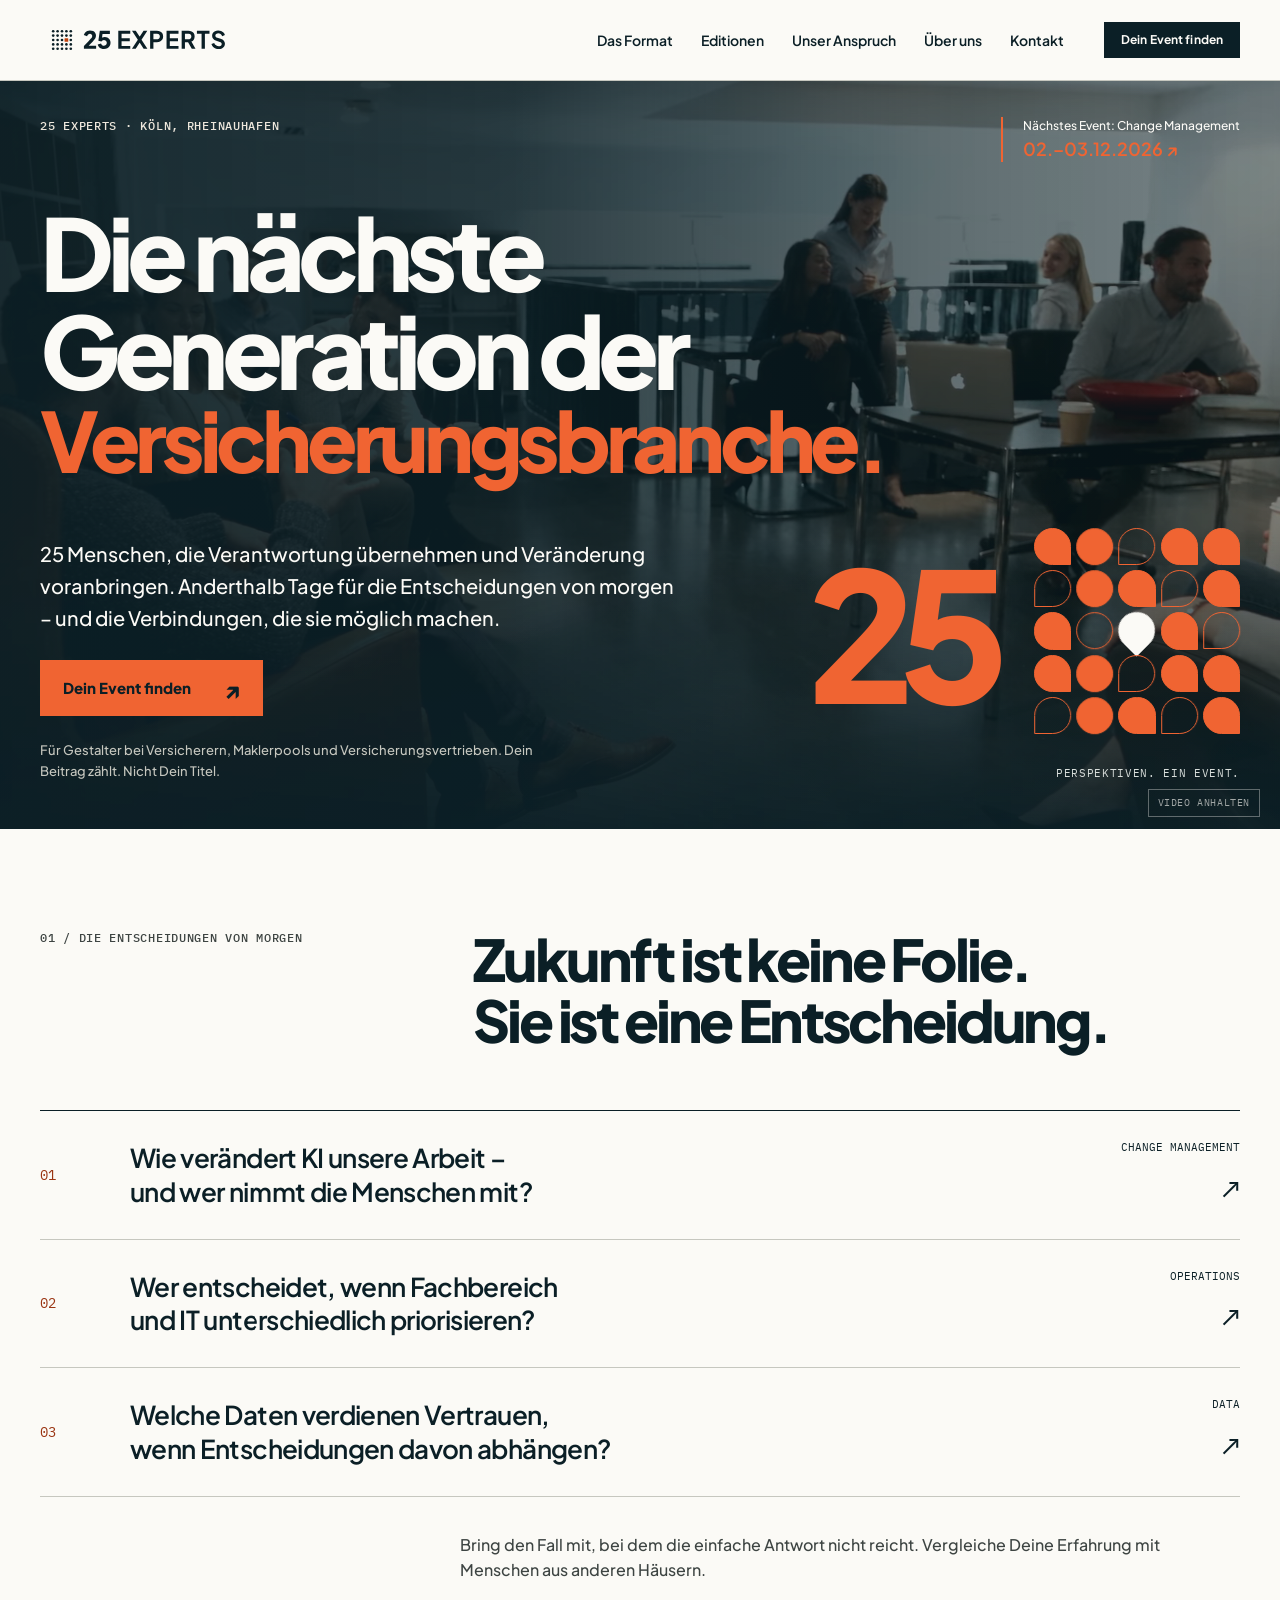
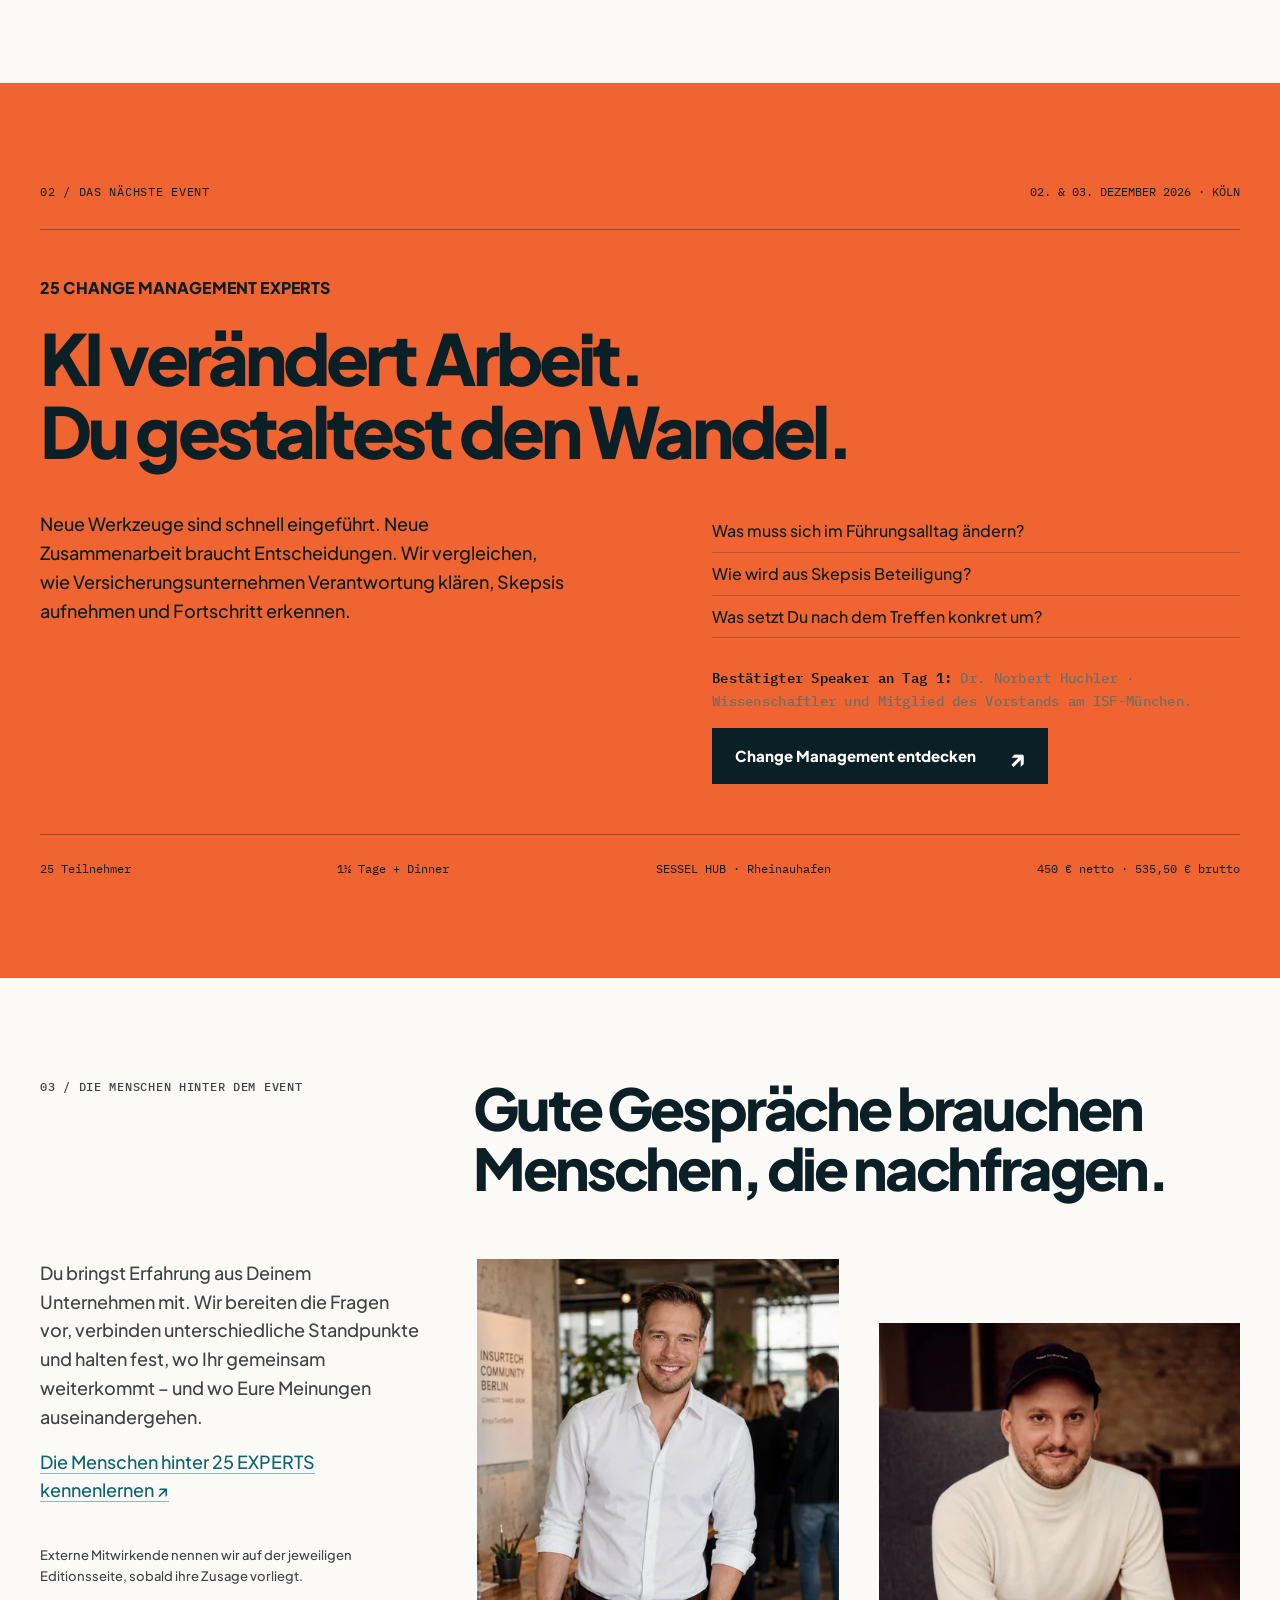
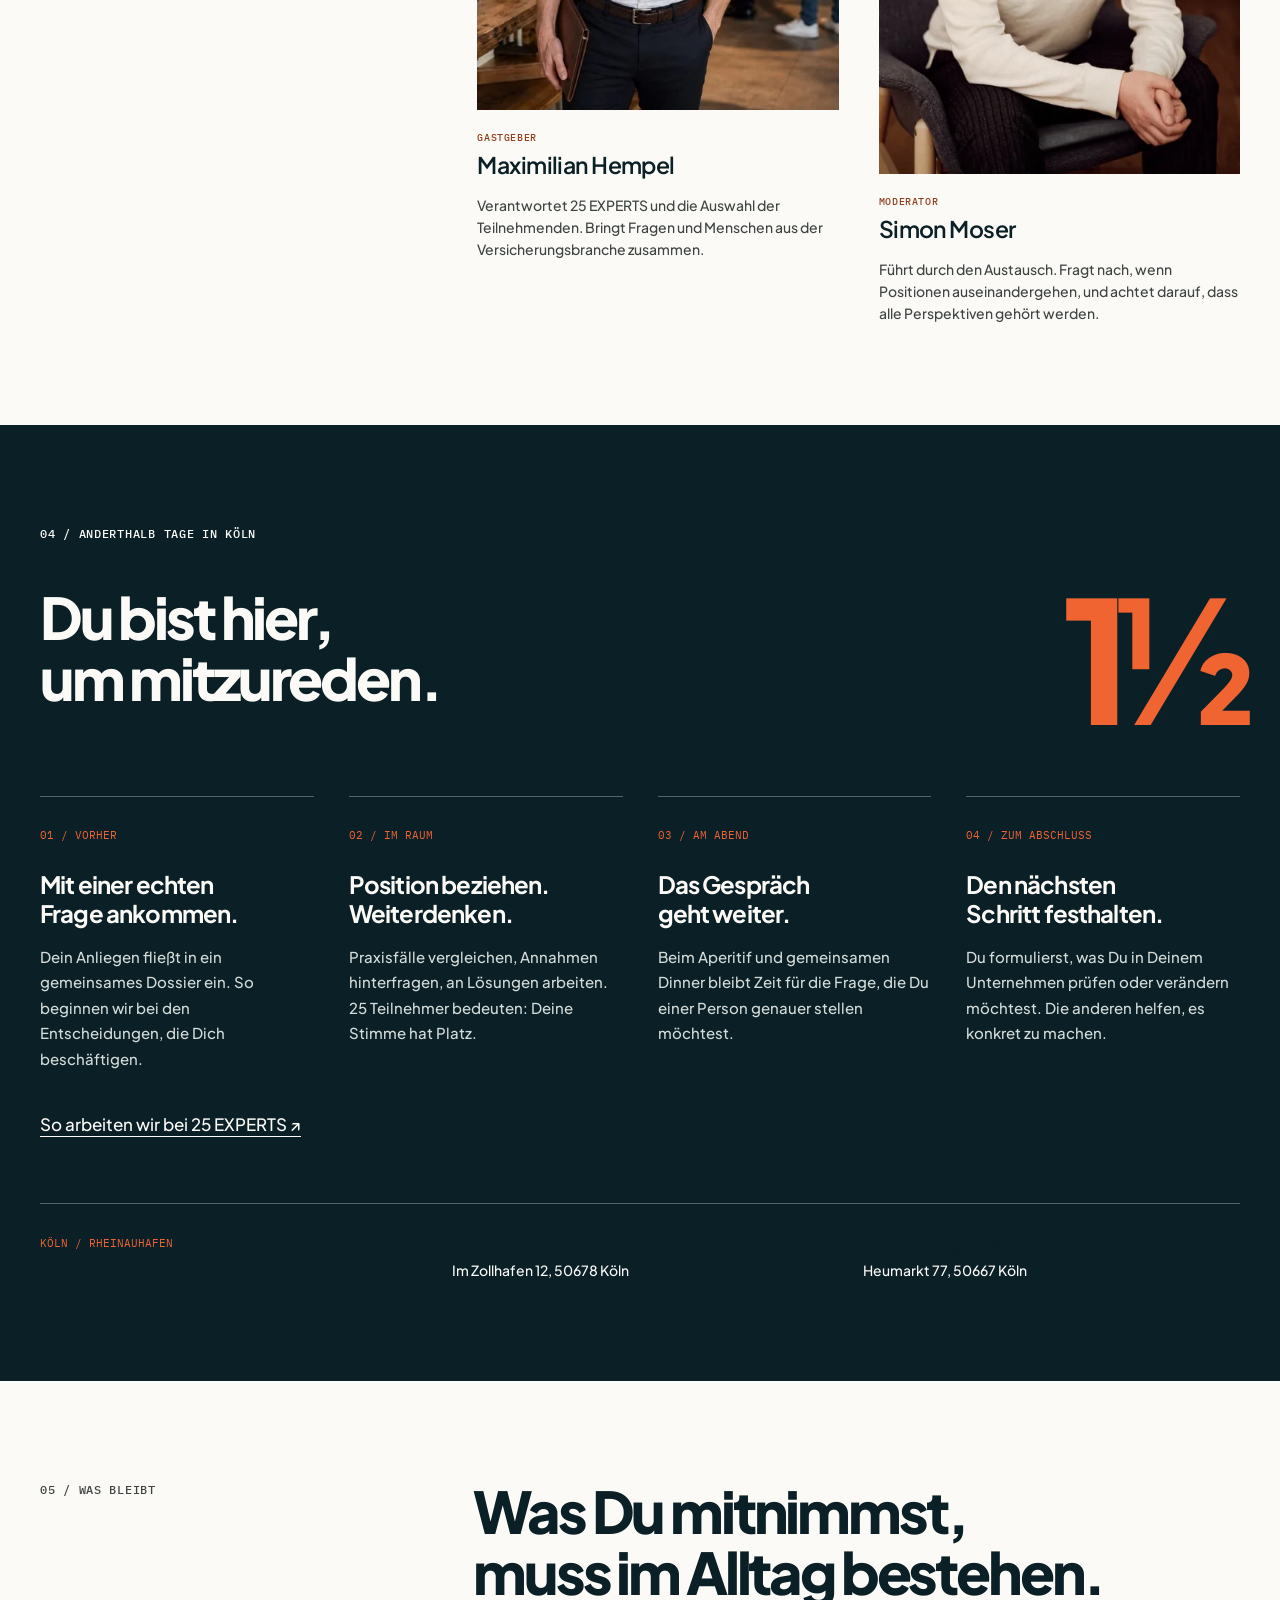
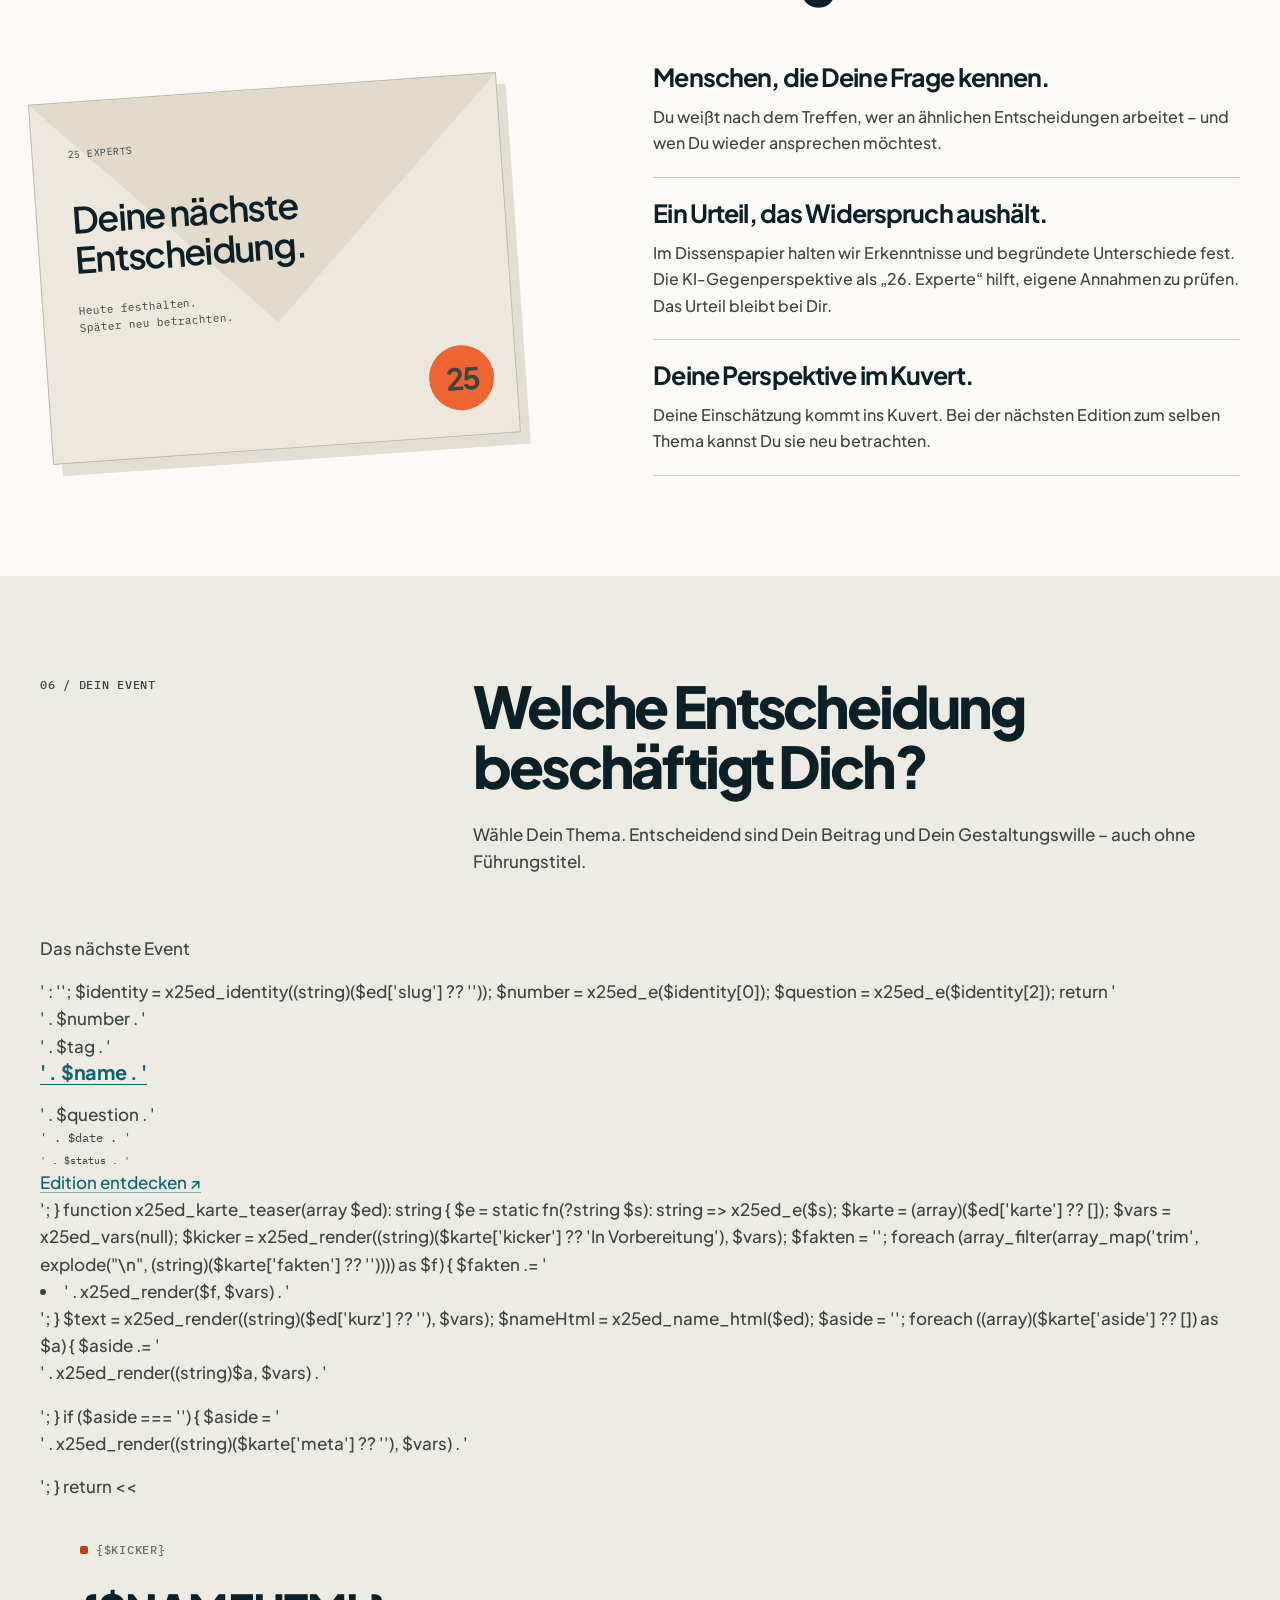
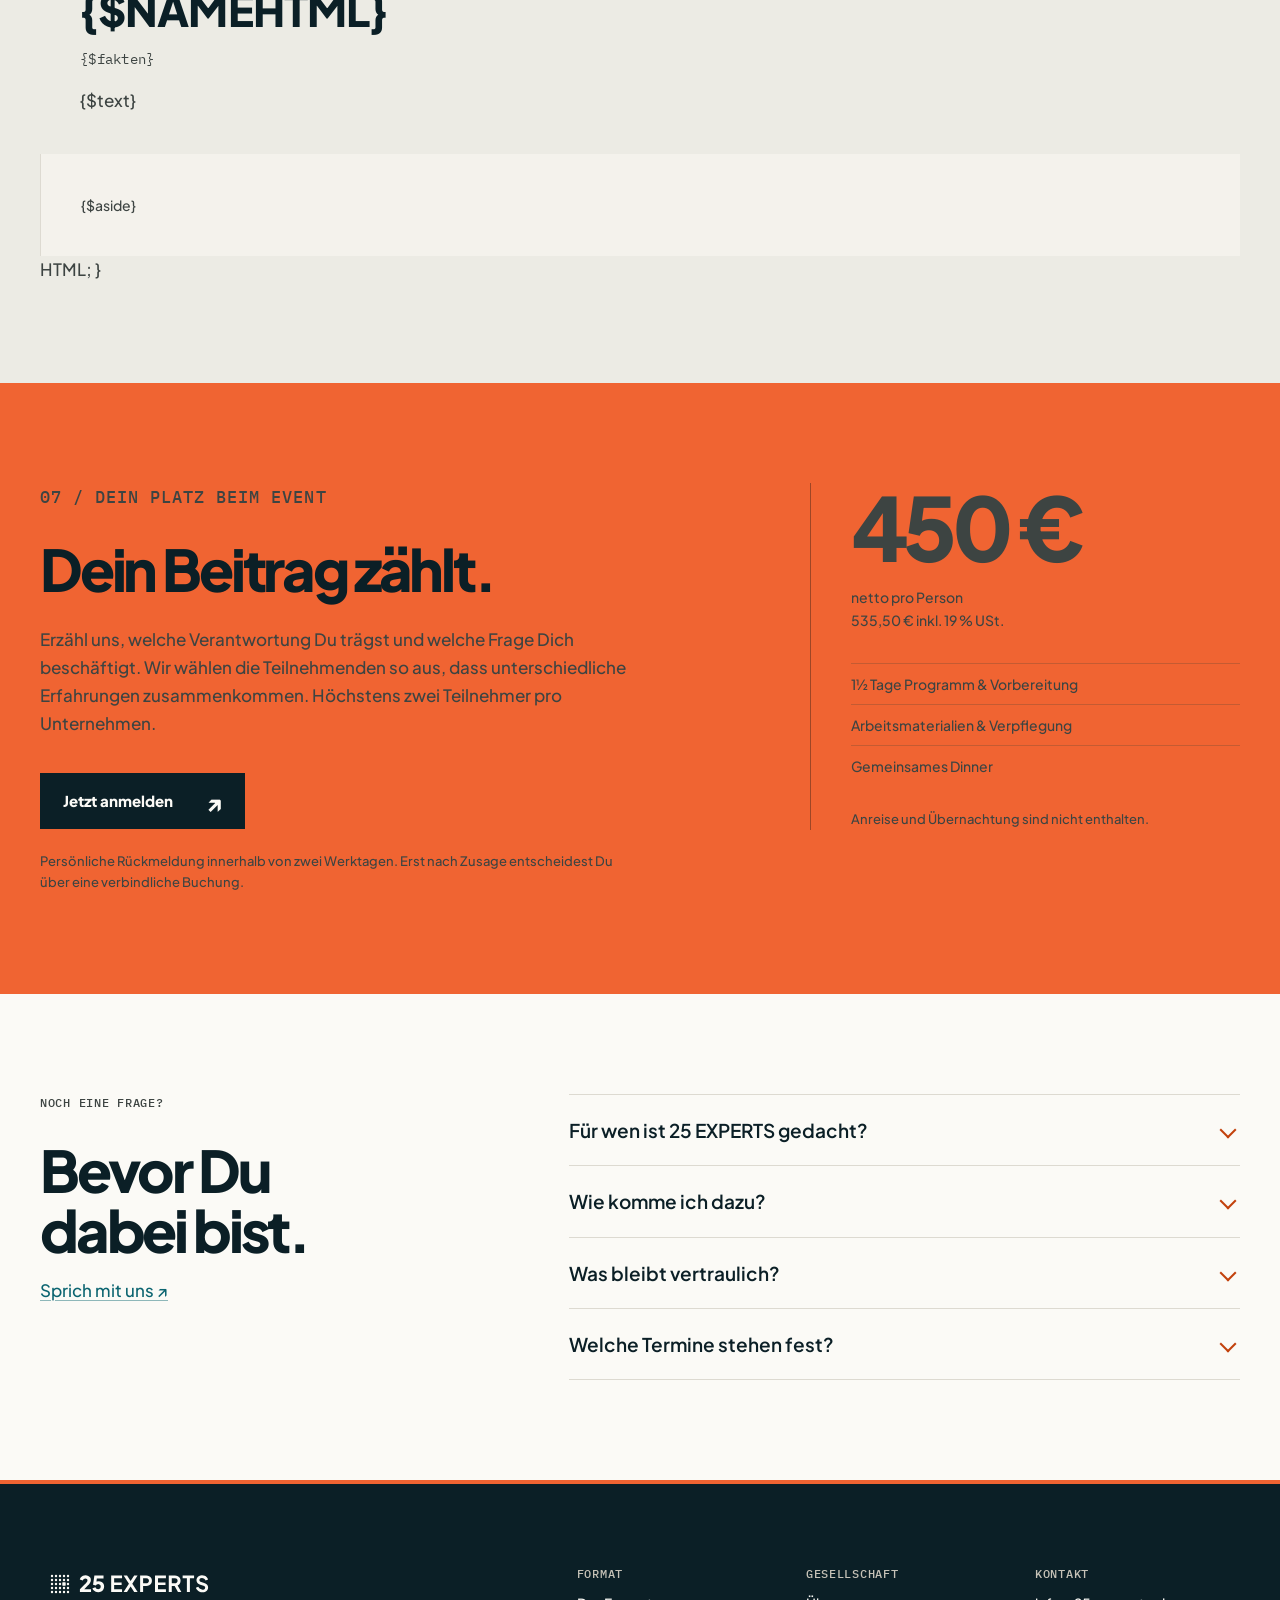
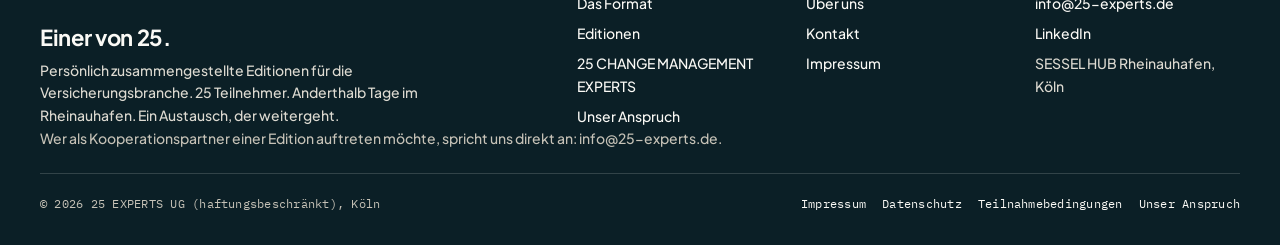
==== commit 229f494e: "Keep words intact across public pages and adapt mobile headings" ====
--- a/index.html
+++ b/index.html
@@ -23,9 +23,9 @@
   <link rel="preload" href="assets/fonts/PlusJakartaSans-Medium.woff2" as="font" type="font/woff2" crossorigin>
   <link rel="preload" href="assets/fonts/IBMPlexMono-Medium.woff2" as="font" type="font/woff2" crossorigin>
   <link rel="stylesheet" href="assets/css/tokens.css?v=fbc4d914">
-  <link rel="stylesheet" href="assets/css/components.css?v=30dc58ed">
-  <link rel="stylesheet" href="assets/css/site.css?v=1ccbd7b7">
-  <link rel="stylesheet" href="assets/css/identity.css?v=1c25f6e5">
+  <link rel="stylesheet" href="assets/css/components.css?v=words-20261016">
+  <link rel="stylesheet" href="assets/css/site.css?v=words-20261016">
+  <link rel="stylesheet" href="assets/css/identity.css?v=words-20261016">
   <script>document.documentElement.classList.add('js');</script>
   <!-- SEO-LD:START -->
   <script type="application/ld+json">
@@ -70,7 +70,7 @@
  <div class="nx-hero__meta"><button class="nx-hero__toggle" type="button" aria-pressed="false" hidden>Video anhalten</button></div>
  <div class="x-container">
   <div class="nx-hero__top"><p class="nx-eyebrow">25 EXPERTS · Köln, Rheinauhafen</p><a class="nx-next-note" href="/editionen/change-management/"><span>Nächstes Event: Change Management</span><strong>02.–03.12.2026 <span aria-hidden="true">↗</span></strong></a></div>
-  <h1 id="home-title"><span>Die nächste</span><span>Generation der</span><span class="nx-hero__industry">Versicherungs&shy;branche.</span></h1>
+  <h1 id="home-title"><span>Die nächste</span><span>Generation der</span><span class="nx-hero__industry">Versicherungsbranche.</span></h1>
   <div class="nx-hero__bottom"><div><p class="nx-hero__lead">25 Menschen, die Verantwortung übernehmen und Veränderung voranbringen. Anderthalb Tage für die Entscheidungen von morgen – und die Verbindungen, die sie möglich machen.</p><a class="nx-button" href="#editionen">Dein Event finden <span aria-hidden="true">↗</span></a><p class="nx-hero__audience">Für Gestalter bei Versicherern, Maklerpools und Versicherungsvertrieben. Dein Beitrag zählt. Nicht Dein Titel.</p></div><div class="nx-emblem" aria-hidden="true"><span class="nx-emblem__number">25</span><div class="nx-perspectives"><i></i><i></i><i></i><i></i><i></i><i></i><i></i><i></i><i></i><i></i><i></i><i></i><i></i><i></i><i></i><i></i><i></i><i></i><i></i><i></i><i></i><i></i><i></i><i></i><i></i></div><span class="nx-emblem__label">Perspektiven. Ein Event.</span></div></div>
  </div>
 </section>
--- a/assets/css/components.css
+++ b/assets/css/components.css
@@ -13,7 +13,7 @@
 *, *::before, *::after { box-sizing: border-box; }
 img, svg, video { max-width: 100%; height: auto; }
 img { display: block; }
-h1, h2, h3, h4, h5 { overflow-wrap: break-word; }
+h1, h2, h3, h4, h5 { overflow-wrap:normal; }
 :focus-visible { outline: 2px solid var(--x-focus); outline-offset: 3px; border-radius: 2px; }
 .x-dark :focus-visible, [data-theme="dark"] :focus-visible { outline-color: var(--x-signal-300); }
 ::selection { background: var(--x-signal-100); color: var(--x-ink-950); }
@@ -92,7 +92,7 @@
 .x-serif--xl { font-size: clamp(2.6rem, 1.6rem + 2.4vw, 4.4rem); line-height: 1.25; letter-spacing: -0.005em; }
 .x-serif em { font-style: italic; }
 .x-hr { border: 0; border-top: 1px solid var(--x-border); margin: var(--x-sp-8) 0; }
-.x-tbd { font-family: var(--x-font-mono); font-size: .92em; letter-spacing: var(--x-track-mono); overflow-wrap: anywhere; background: var(--x-signal-050); color: var(--x-warning); border: 1px dashed var(--x-warning); border-radius: 2px; padding: 0 .4em; white-space: normal; }
+.x-tbd { font-family: var(--x-font-mono); font-size: .92em; letter-spacing: var(--x-track-mono); overflow-wrap:normal; background: var(--x-signal-050); color: var(--x-warning); border: 1px dashed var(--x-warning); border-radius: 2px; padding: 0 .4em; white-space: normal; }
 .x-dark .x-tbd { background: rgba(245,162,107,.14); color: var(--x-signal-100); border-color: var(--x-signal-300); }
 /* Zitat: nur Kodex-/Positionierungssätze, keine Testimonials */
 .x-quote { position: relative; font-family: var(--x-font-serif); font-size: clamp(2.4rem, 1.4rem + 2.2vw, 4rem); line-height: 1.28; color: var(--x-text); margin: 0; padding-left: var(--x-sp-8); max-width: 26em; text-wrap: balance; }
--- a/assets/css/site.css
+++ b/assets/css/site.css
@@ -214,7 +214,7 @@
 .x-hero__lead--pos { max-width: 66ch; margin-top: var(--x-sp-4); font-size: var(--x-fs-md); line-height: 1.5; color: var(--x-neutral-200); }
 .x-footer__fine { margin-top: var(--x-sp-8); font-size: var(--x-fs-sm); line-height: 1.5; color: var(--x-neutral-300); max-width: 72ch; }
 .x-steps--five { grid-template-columns: repeat(auto-fit, minmax(20rem, 1fr)); }
-.x-numeral__label { overflow-wrap: anywhere; hyphens: auto; }  /* v5: „Versicherungsvertriebe" in der Mono-Zeile bei 390 px */
+.x-numeral__label { overflow-wrap:normal; hyphens:none; }  /* v5: „Versicherungsvertriebe" in der Mono-Zeile bei 390 px */
 @media (max-width: 767px) {
   .x-hero__lead--kern { font-size: 1.55rem; line-height: 1.5; }
   .x-hero, .x-hero--photo { min-height: 0; }
@@ -293,7 +293,7 @@
 .ux-confirmation{max-width:850px}.ux-confirmation .x-h1{font-size:clamp(3rem,5vw,5rem)}
 .x-request-head{padding:3rem 0 2rem}.x-request-head h1{font-size:clamp(2.8rem,4vw,4rem);line-height:1.2;margin:1rem 0}.x-request-head p{max-width:75ch;margin-block:.7rem}
 .x-wizard{scroll-margin-top:110px;min-width:0}.x-wizard__progress{font-weight:700;margin:0 0 2rem}.x-wizard__tabs{margin-bottom:2.5rem}.x-wizard__tabs button{min-height:44px}.x-wizard__step{scroll-margin-top:110px}.x-form input,.x-form select,.x-form textarea{max-width:100%;min-height:48px}.x-form textarea{resize:vertical}.x-form__hint{color:var(--x-neutral-700)}
-.x-review section{padding:2rem 0;border-bottom:1px solid var(--x-border)}.x-review h3{font-size:1.9rem}.x-review dl>div{display:grid;grid-template-columns:16rem 1fr;gap:1rem;margin:.8rem 0}.x-review dt{font-weight:600}.x-review dd{margin:0;overflow-wrap:anywhere}.x-review__email{display:inline-block;overflow-wrap:anywhere;color:var(--x-ink-950);background:var(--x-hafen-050);padding:.5rem}.x-review button{min-height:44px;padding:.6rem 1.5rem;background:transparent;border:1px solid var(--x-petrol-600);color:var(--x-petrol-600);border-radius:4px;cursor:pointer}.x-review-event{background:var(--x-paper-100);padding:1.8rem;margin-bottom:1.5rem}.x-wizard__nav{flex-wrap:wrap;gap:1rem}.x-wizard__back{min-height:44px}
+.x-review section{padding:2rem 0;border-bottom:1px solid var(--x-border)}.x-review h3{font-size:1.9rem}.x-review dl>div{display:grid;grid-template-columns:16rem 1fr;gap:1rem;margin:.8rem 0}.x-review dt{font-weight:600}.x-review dd{margin:0;overflow-wrap:normal}.x-review__email{display:inline-block;overflow-wrap:normal;color:var(--x-ink-950);background:var(--x-hafen-050);padding:.5rem}.x-review button{min-height:44px;padding:.6rem 1.5rem;background:transparent;border:1px solid var(--x-petrol-600);color:var(--x-petrol-600);border-radius:4px;cursor:pointer}.x-review-event{background:var(--x-paper-100);padding:1.8rem;margin-bottom:1.5rem}.x-wizard__nav{flex-wrap:wrap;gap:1rem}.x-wizard__back{min-height:44px}
 :focus-visible{outline:3px solid var(--x-signal-600);outline-offset:4px}section[id]{scroll-margin-top:100px}
 @media(min-width:761px){.x-wizard__progress{display:none}}
 @media(max-width:760px){
--- a/assets/css/identity.css
+++ b/assets/css/identity.css
@@ -26,11 +26,11 @@
 .nx-theme-operations .nx-perspectives{gap:10px;transform:rotate(-8deg)}.nx-theme-operations .nx-perspectives i{border-radius:0 50% 50% 0}.nx-theme-security .nx-perspectives{padding:15px;border:1px solid #ff926a;transform:rotate(4deg)}.nx-theme-security .nx-perspectives i{border-radius:0}.nx-theme-data .nx-perspectives i{border-radius:50%;transform:scale(.8)}.nx-theme-data .nx-perspectives i:nth-child(4n){transform:scale(.45)}.nx-theme-female .nx-perspectives i{border-radius:50% 0 50% 0}.nx-theme-vertrieb .nx-perspectives i{border-radius:0 80% 0 0}.nx-theme-sustainability .nx-perspectives{transform:rotate(-5deg)}.nx-theme-sustainability .nx-perspectives i{border-radius:0 100% 0 100%}
 .x-wizard__tab.is-active button{border-color:var(--nx-orange)}.x-wizard input:focus,.x-wizard textarea:focus{outline:2px solid var(--nx-ink);outline-offset:2px}.x-wizard__step,.x-form input,.x-form textarea,.x-form select{border-radius:0}.x-pagehead{border-bottom:3px solid var(--nx-orange)}.x-pagehead h1{font-weight:800;letter-spacing:-.05em}.x-person,.x-card,.x-sig{border-radius:0}.x-person__foto img{border-radius:0}.nx-brand-art{width:100%;height:100%;min-height:180px;display:grid;place-items:center;background:var(--nx-ink);padding:30px;box-sizing:border-box}.nx-brand-art .nx-perspectives{width:min(100%,220px)}.nx-brand-art--kuverts .nx-perspectives i{border-radius:0}.nx-brand-art--leinwand .nx-perspectives i{border-radius:50%}
 @media(max-width:1000px){.nx-people__grid{grid-template-columns:1fr 1fr;gap:35px}.nx-people__intro{grid-column:1/-1;max-width:65ch}.nx-people__note{margin-top:20px}.nx-people figure:last-child{margin-top:45px}.nx-journey{grid-template-columns:1fr 1fr}.ux-edition,.ux-edition--featured{grid-template-columns:35px 1.2fr 1fr;gap:20px}.ux-edition>.x-link{grid-column:2}.nx-event-hero__grid{gap:7%;grid-template-columns:1.7fr 1fr}.nx-event-hero__bottom{gap:30px}.nx-access__grid{gap:8%}.nx-price{padding-left:25px}.nx-envelope{padding:25px}.nx-envelope>strong{font-size:28px}}
-@media(max-width:700px){.nx-people__grid{gap:25px 18px}.nx-people__intro{font-size:16px;padding:0}.nx-people figure:last-child{margin-top:35px}.nx-people figcaption strong{font-size:19px;display:block}.nx-people figcaption p{font-size:13px}.nx-people figcaption .nx-eyebrow{font-size:9px}.nx-experience__head{gap:15px;margin-bottom:35px}.nx-big-number{font-size:82px}.nx-journey{grid-template-columns:1fr;gap:26px}.nx-journey h3{font-size:24px;margin:15px 0 12px}.nx-journey p{margin-bottom:0}.nx-place{grid-template-columns:1fr;gap:24px;margin-top:45px}.nx-outcomes__grid{grid-template-columns:1fr;gap:40px}.nx-envelope{max-width:360px;margin:0 10px;transform:rotate(-3deg);padding:28px}.nx-envelope>strong{font-size:34px;margin-top:30px}.nx-takeaways h3{font-size:24px}.nx-takeaways p{font-size:15px}.ux-edition,.ux-edition--featured{grid-template-columns:25px 1fr;gap:14px;padding:25px 0}.ux-edition h3,.ux-edition--featured h3{font-size:26px}.ux-edition__date,.ux-edition>.x-link{grid-column:2}.ux-edition .nx-edition__question{font-size:14px}.nx-access__grid{grid-template-columns:1fr;gap:40px}.nx-access p{font-size:16px}.nx-access .nx-button{font-size:13px;gap:12px}.nx-price{border-left:0;border-top:1px solid #a44925;padding:30px 0 0}.nx-price .nx-price__amount{font-size:80px}.nx-event-hero{padding:25px 0 32px}.nx-event-hero__top{display:block;margin-bottom:26px}.nx-event-hero h1{font-size:13px}.nx-event-hero__top p{font-size:11px;margin-top:15px}.nx-event-hero__grid{grid-template-columns:1fr;gap:24px}.nx-event-hero__statement{font-size:42px;line-height:1.07;letter-spacing:-.05em;margin-bottom:22px;overflow-wrap:normal;hyphens:auto}.nx-event-hero .x-lead{font-size:16px;line-height:1.6}.nx-event-hero .nx-perspectives{max-width:125px;margin-right:5px}.nx-event-hero__bottom{display:flex;flex-direction:column-reverse;align-items:start;gap:22px;margin-top:30px;padding-top:25px}.nx-event-hero__facts{font-size:11px}.nx-event-hero__bottom .x-meta{font-size:11px}.nx-event-hero__bottom>div{width:100%}.nx-event-hero .nx-button{width:100%;font-size:13px}.nx-event .x-section{padding:55px 0}.nx-event .ux-venues{gap:30px}.nx-event .ux-venues h3{font-size:27px}
+@media(max-width:700px){.nx-people__grid{gap:25px 18px}.nx-people__intro{font-size:16px;padding:0}.nx-people figure:last-child{margin-top:35px}.nx-people figcaption strong{font-size:19px;display:block}.nx-people figcaption p{font-size:13px}.nx-people figcaption .nx-eyebrow{font-size:9px}.nx-experience__head{gap:15px;margin-bottom:35px}.nx-big-number{font-size:82px}.nx-journey{grid-template-columns:1fr;gap:26px}.nx-journey h3{font-size:24px;margin:15px 0 12px}.nx-journey p{margin-bottom:0}.nx-place{grid-template-columns:1fr;gap:24px;margin-top:45px}.nx-outcomes__grid{grid-template-columns:1fr;gap:40px}.nx-envelope{max-width:360px;margin:0 10px;transform:rotate(-3deg);padding:28px}.nx-envelope>strong{font-size:34px;margin-top:30px}.nx-takeaways h3{font-size:24px}.nx-takeaways p{font-size:15px}.ux-edition,.ux-edition--featured{grid-template-columns:25px 1fr;gap:14px;padding:25px 0}.ux-edition h3,.ux-edition--featured h3{font-size:26px}.ux-edition__date,.ux-edition>.x-link{grid-column:2}.ux-edition .nx-edition__question{font-size:14px}.nx-access__grid{grid-template-columns:1fr;gap:40px}.nx-access p{font-size:16px}.nx-access .nx-button{font-size:13px;gap:12px}.nx-price{border-left:0;border-top:1px solid #a44925;padding:30px 0 0}.nx-price .nx-price__amount{font-size:80px}.nx-event-hero{padding:25px 0 32px}.nx-event-hero__top{display:block;margin-bottom:26px}.nx-event-hero h1{font-size:13px}.nx-event-hero__top p{font-size:11px;margin-top:15px}.nx-event-hero__grid{grid-template-columns:1fr;gap:24px}.nx-event-hero__statement{font-size:42px;line-height:1.07;letter-spacing:-.05em;margin-bottom:22px;overflow-wrap:normal;hyphens:none}.nx-event-hero .x-lead{font-size:16px;line-height:1.6}.nx-event-hero .nx-perspectives{max-width:125px;margin-right:5px}.nx-event-hero__bottom{display:flex;flex-direction:column-reverse;align-items:start;gap:22px;margin-top:30px;padding-top:25px}.nx-event-hero__facts{font-size:11px}.nx-event-hero__bottom .x-meta{font-size:11px}.nx-event-hero__bottom>div{width:100%}.nx-event-hero .nx-button{width:100%;font-size:13px}.nx-event .x-section{padding:55px 0}.nx-event .ux-venues{gap:30px}.nx-event .ux-venues h3{font-size:27px}
 }
 .nx-event-hero h1 .x-fn{color:inherit}
 .nx-button:focus-visible{outline:3px solid currentColor;outline-offset:5px}
-.nx-event :is(h2,h3,.x-serif,.x-lead){overflow-wrap:anywhere;hyphens:auto}
+.nx-event :is(h2,h3,.x-serif,.x-lead){overflow-wrap:normal;hyphens:none}
 /* Header-Video Startseite (KI-generiertes Symbolbild, Dateien in assets/video/, Manifest tools/fotos.json) */
 .nx-hero--video{position:relative;isolation:isolate;overflow:hidden}.nx-hero--video>.x-container{position:relative;z-index:2}
 .nx-hero__media{position:absolute;inset:0;z-index:0;background:var(--nx-ink) url(../video/hero-teilnehmer-v1-poster.webp) center/cover no-repeat;pointer-events:none}
@@ -43,3 +43,22 @@
 /* Female-Edition: Standbilder zur Frauen-Fassung des Header-Videos */
 .nx-theme-female .nx-hero__media{background-image:url(../video/hero-female-v1-poster.webp)}
 @media(max-width:700px){.nx-theme-female .nx-hero__media{background-image:url(../video/hero-female-v1-mobil-poster.webp)}}
+
+/* Whole words throughout the public site: no automatic or emergency splitting. */
+html body, html body * {
+  -webkit-hyphens: none !important;
+  hyphens: none !important;
+  word-break: normal !important;
+  overflow-wrap: normal !important;
+}
+.x-split__lead { container-type: inline-size; }
+.x-split__lead .x-h2 { font-size: clamp(24px, 10cqi, 48px); }
+@media (max-width: 700px) {
+  .nx-hero h1 .nx-hero__industry { font-size: clamp(22px, 7.5vw, 48px); }
+  .x-pagehead .x-h1 { font-size: clamp(22px, 6.4vw, 40px); }
+  .nx-event-hero__statement { font-size: clamp(24px, 7.5vw, 42px); }
+  .nx-event .x-h2, .nx-section h2 { font-size: clamp(24px, 7vw, 32px); }
+  .nx-event .x-h4, .nx-event .ux-venues h3 { font-size: clamp(20px, 5.8vw, 27px); }
+  .x-numeral__label { font-size: 10px; }
+  .x-review dl > div { grid-template-columns: 1fr; }
+}
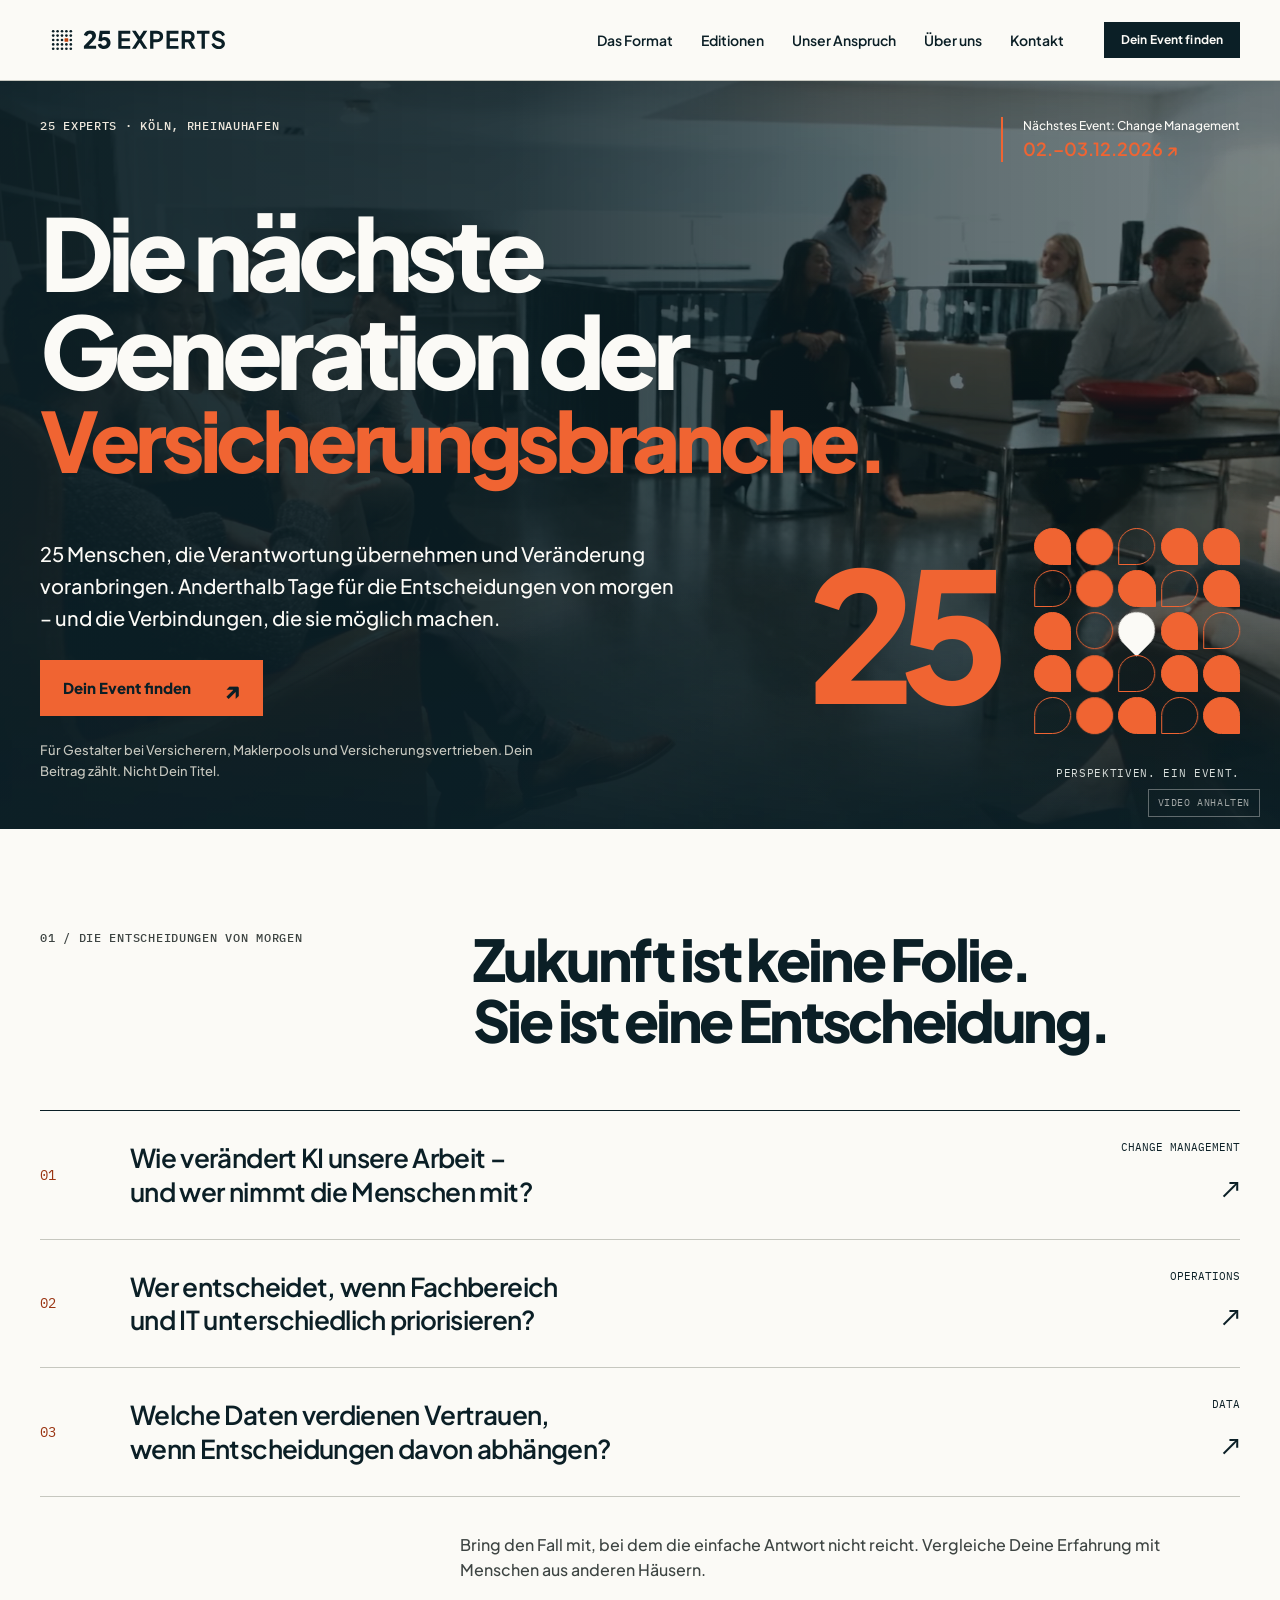
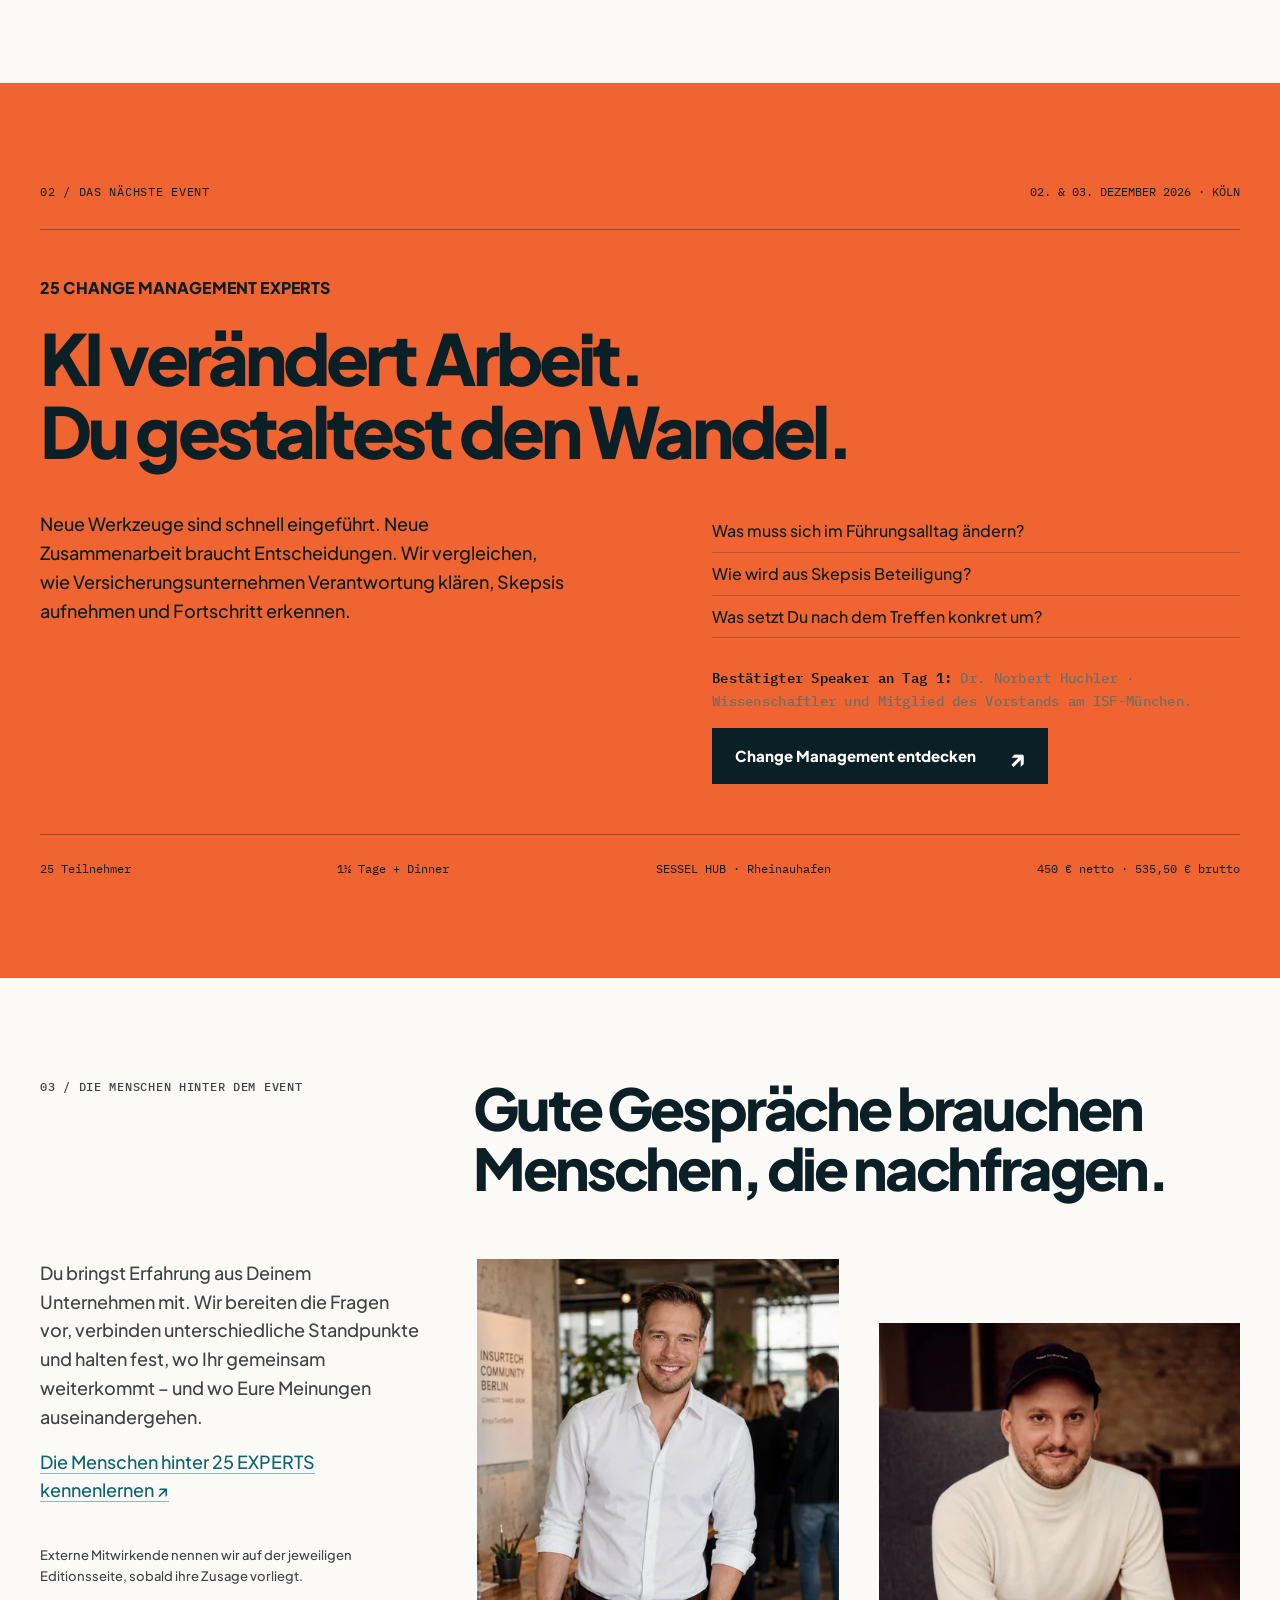
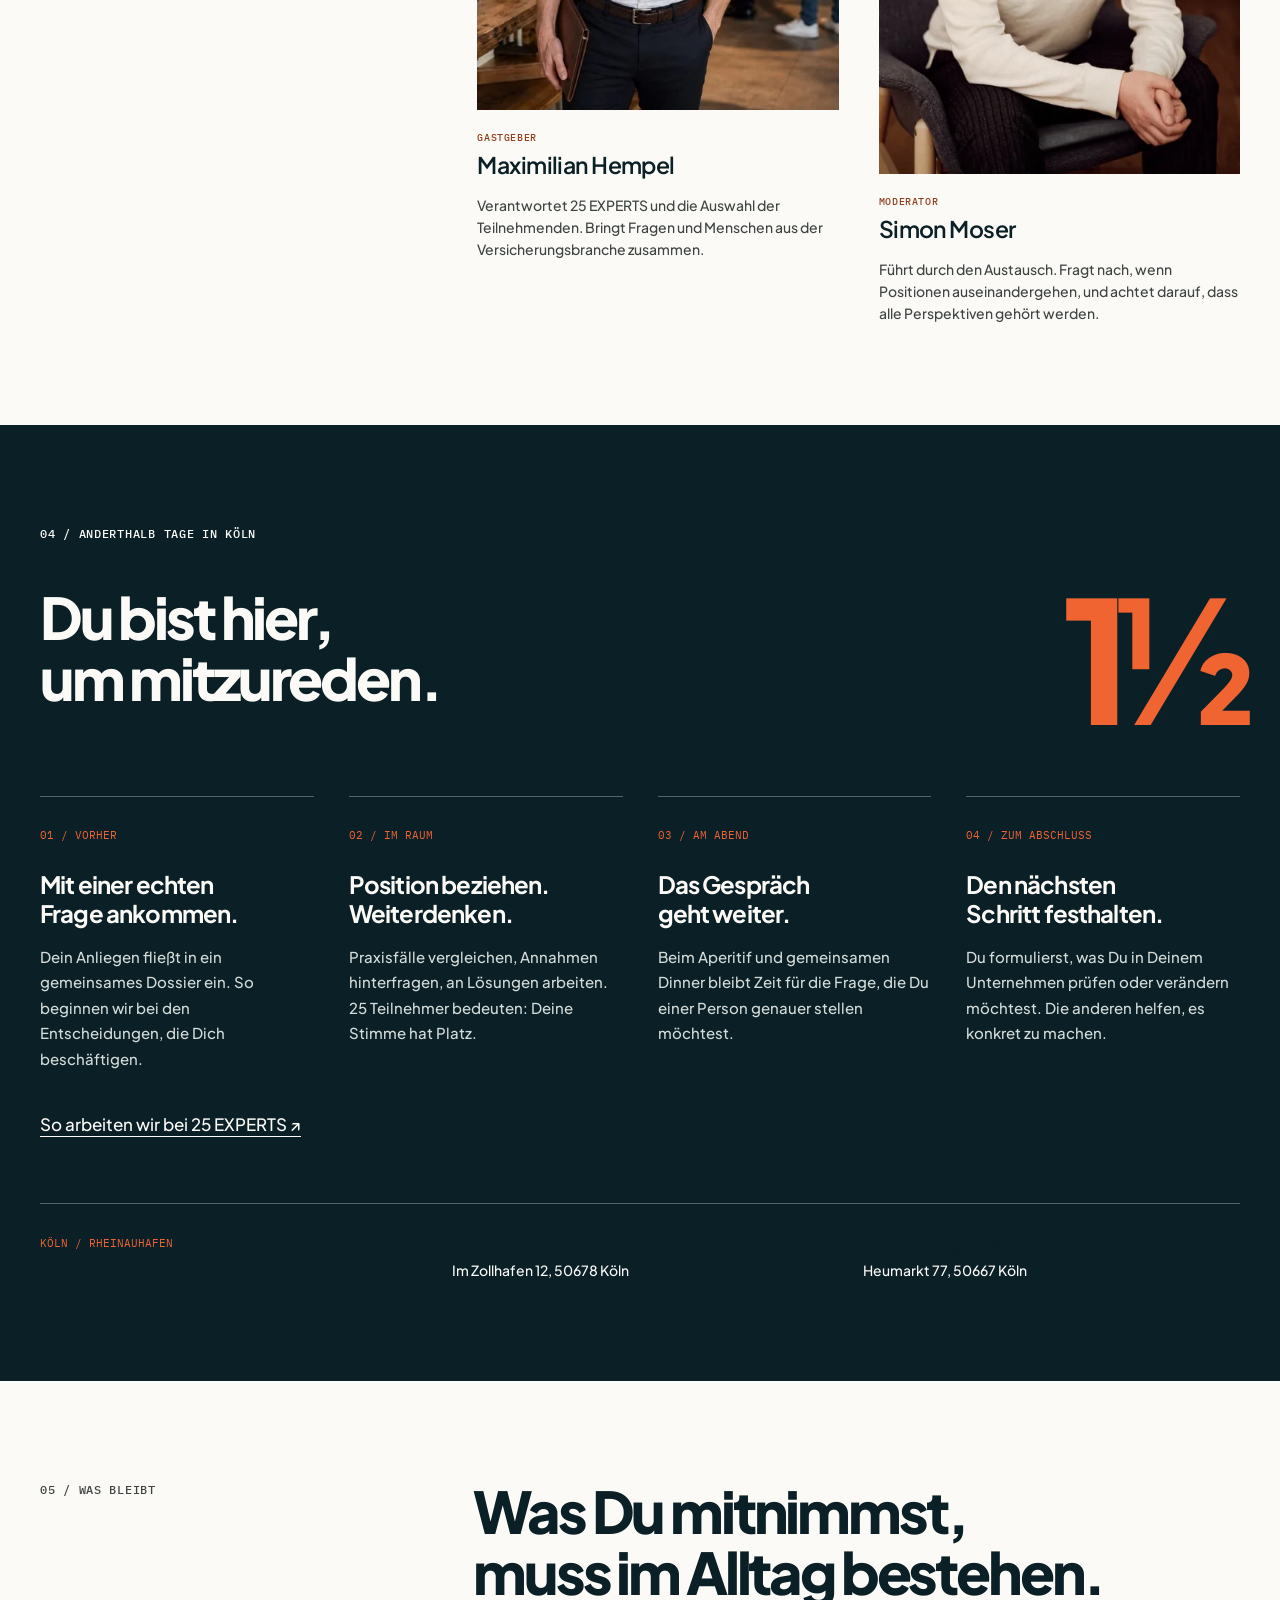
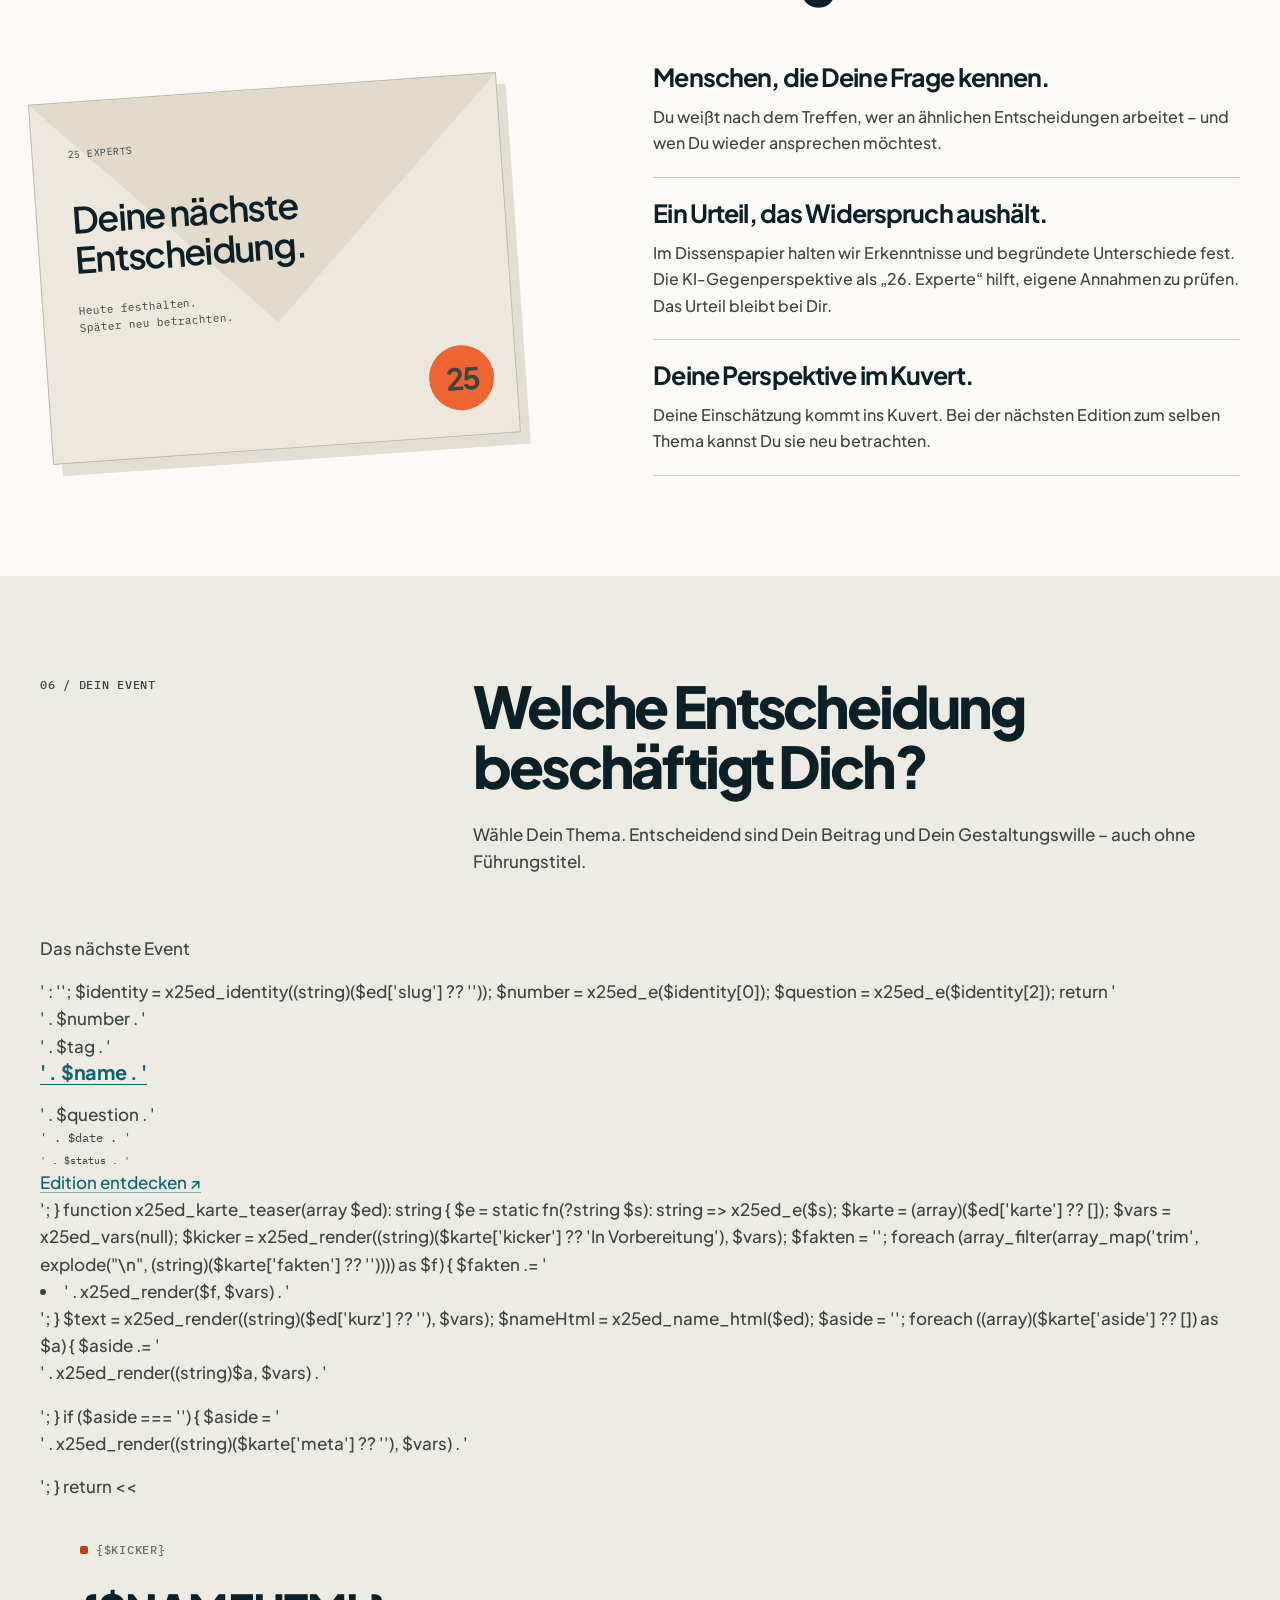
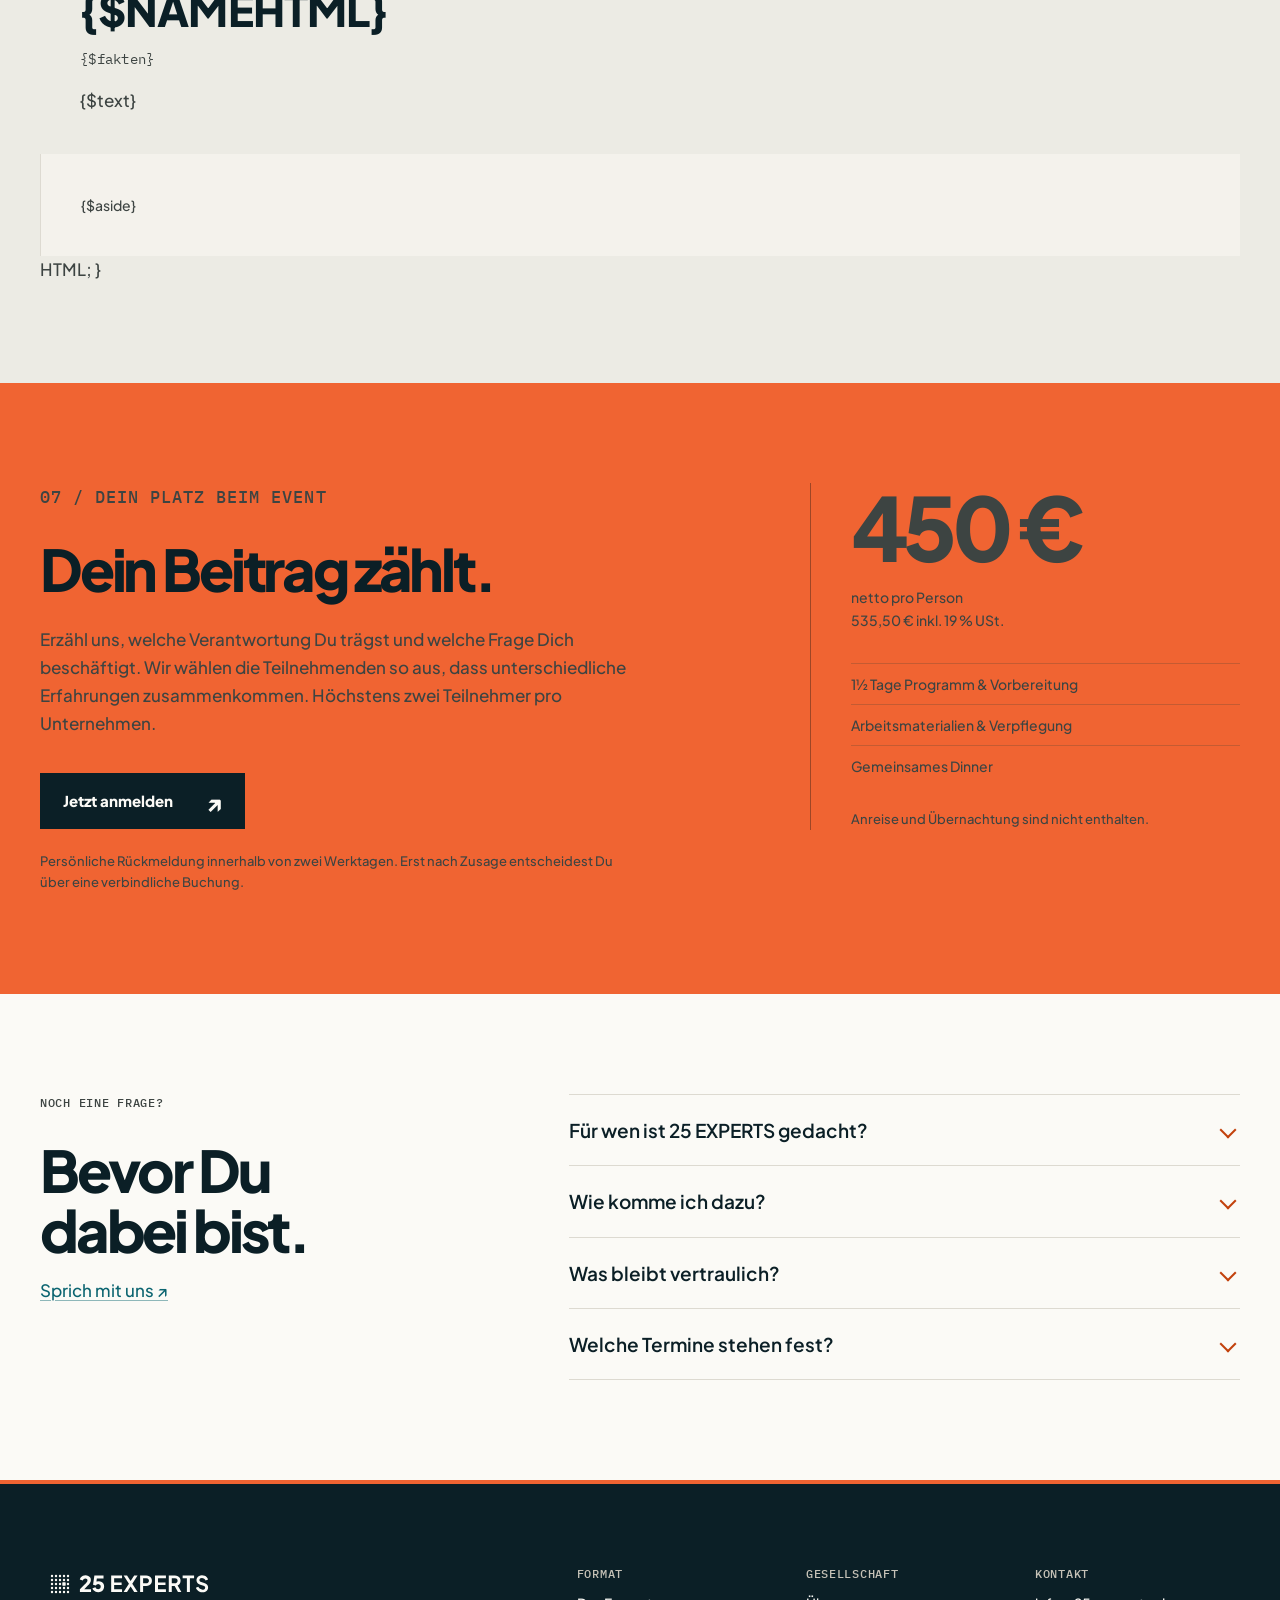
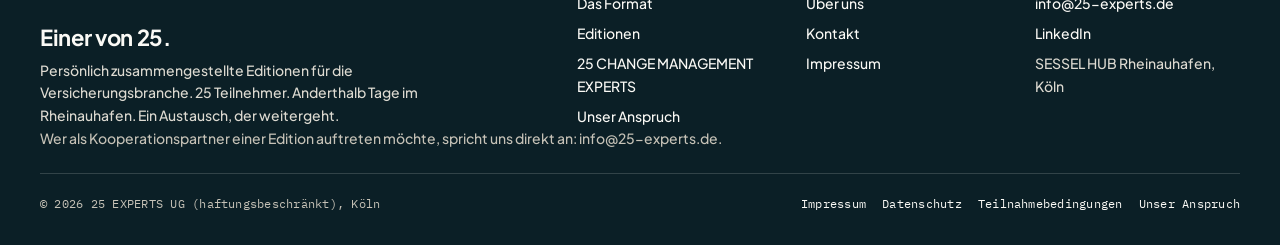
==== commit 458b0d53: "Fix homepage Security date to confirmed 21–22 January 2027" ====
--- a/index.html
+++ b/index.html
@@ -114,7 +114,7 @@
 </div></section>
 <section class="nx-section nx-editions-section" id="editionen" aria-labelledby="ed-h"><div class="x-container">
  <div class="nx-section-head"><p class="nx-eyebrow">06 / Dein Event</p><div><h2 id="ed-h">Welche Entscheidung<br>beschäftigt Dich?</h2><p>Wähle Dein Thema. Entscheidend sind Dein Beitrag und Dein Gestaltungswille – auch ohne Führungstitel.</p></div></div>
- <div class="x-editions ux-editions" data-editionen-karten><!-- EDITIONS:START --><article class="ux-edition ux-edition--featured" aria-label="25 CHANGE MANAGEMENT EXPERTS"><span class="nx-edition__number" aria-hidden="true">01</span><div><p class="x-kicker">Das nächste Event</p><h3><a href="/editionen/change-management/">25 CHANGE MANAGEMENT EXPERTS</a></h3><p class="nx-edition__question">Wie wird aus neuen Werkzeugen eine Zusammenarbeit, die trägt?</p></div><p class="ux-edition__date">2. und 3. Dezember 2026<span>Termin bestätigt</span></p><a class="x-link" href="/editionen/change-management/">Edition entdecken <span aria-hidden="true">↗</span></a></article><article class="ux-edition" aria-label="25 SECURITY EXPERTS"><span class="nx-edition__number" aria-hidden="true">02</span><div><h3><a href="/editionen/security/">25 SECURITY EXPERTS</a></h3><p class="nx-edition__question">Wer entscheidet zwischen Schutz, Tempo und Verantwortung?</p></div><p class="ux-edition__date">28./29. Januar 2027 (vorläufig)<span>Termin vorläufig</span></p><a class="x-link" href="/editionen/security/">Edition entdecken <span aria-hidden="true">↗</span></a></article><article class="ux-edition" aria-label="25 VERTRIEBS EXPERTS"><span class="nx-edition__number" aria-hidden="true">03</span><div><h3><a href="/editionen/vertrieb/">25 VERTRIEBS EXPERTS</a></h3><p class="nx-edition__question">Wie wirken Vertriebsfachlichkeit und KI zusammen?</p></div><p class="ux-edition__date">18./19. März 2027 (vorläufig)<span>Termin vorläufig</span></p><a class="x-link" href="/editionen/vertrieb/">Edition entdecken <span aria-hidden="true">↗</span></a></article><article class="ux-edition" aria-label="25 FEMALE EXPERTS"><span class="nx-edition__number" aria-hidden="true">05</span><div><h3><a href="/editionen/female/">25 FEMALE EXPERTS</a></h3><p class="nx-edition__question">Wie stärken Frauen ihren Einfluss auf die Entscheidungen der Branche?</p></div><p class="ux-edition__date">14./15. April 2027 (vorläufig)<span>Termin vorläufig</span></p><a class="x-link" href="/editionen/female/">Edition entdecken <span aria-hidden="true">↗</span></a></article><article class="ux-edition" aria-label="25 OPERATIONS EXPERTS"><span class="nx-edition__number" aria-hidden="true">04</span><div><h3><a href="/editionen/operations/">25 OPERATIONS EXPERTS</a></h3><p class="nx-edition__question">Wie werden aus Übergaben gemeinsame Entscheidungen?</p></div><p class="ux-edition__date">9./10. Juni 2027 (vorläufig)<span>Termin vorläufig</span></p><a class="x-link" href="/editionen/operations/">Edition entdecken <span aria-hidden="true">↗</span></a></article><article class="ux-edition" aria-label="25 DATA EXPERTS"><span class="nx-edition__number" aria-hidden="true">06</span><div><h3><a href="/editionen/data/">25 DATA EXPERTS</a></h3><p class="nx-edition__question">Welche Daten tragen Entscheidungen – und wer steht dafür ein?</p></div><p class="ux-edition__date">15./16. September 2027 (vorläufig)<span>Termin vorläufig</span></p><a class="x-link" href="/editionen/data/">Edition entdecken <span aria-hidden="true">↗</span></a></article><article class="ux-edition" aria-label="25 SUSTAINABILITY EXPERTS"><span class="nx-edition__number" aria-hidden="true">07</span><div><h3><a href="/editionen/sustainability/">25 SUSTAINABILITY EXPERTS</a></h3><p class="nx-edition__question">Wie wird aus Nachhaltigkeitszielen veränderte Praxis?</p></div><p class="ux-edition__date">7./8. Oktober 2027 (vorläufig)<span>Termin vorläufig</span></p><a class="x-link" href="/editionen/sustainability/">Edition entdecken <span aria-hidden="true">↗</span></a></article><!-- EDITIONS:END --></div>
+ <div class="x-editions ux-editions" data-editionen-karten><!-- EDITIONS:START --><article class="ux-edition ux-edition--featured" aria-label="25 CHANGE MANAGEMENT EXPERTS"><span class="nx-edition__number" aria-hidden="true">01</span><div><p class="x-kicker">Das nächste Event</p><h3><a href="/editionen/change-management/">25 CHANGE MANAGEMENT EXPERTS</a></h3><p class="nx-edition__question">Wie wird aus neuen Werkzeugen eine Zusammenarbeit, die trägt?</p></div><p class="ux-edition__date">2. und 3. Dezember 2026<span>Termin bestätigt</span></p><a class="x-link" href="/editionen/change-management/">Edition entdecken <span aria-hidden="true">↗</span></a></article><article class="ux-edition" aria-label="25 SECURITY EXPERTS"><span class="nx-edition__number" aria-hidden="true">02</span><div><h3><a href="/editionen/security/">25 SECURITY EXPERTS</a></h3><p class="nx-edition__question">Wer entscheidet zwischen Schutz, Tempo und Verantwortung?</p></div><p class="ux-edition__date">21./22. Januar 2027<span>Termin bestätigt</span></p><a class="x-link" href="/editionen/security/">Edition entdecken <span aria-hidden="true">↗</span></a></article><article class="ux-edition" aria-label="25 VERTRIEBS EXPERTS"><span class="nx-edition__number" aria-hidden="true">03</span><div><h3><a href="/editionen/vertrieb/">25 VERTRIEBS EXPERTS</a></h3><p class="nx-edition__question">Wie wirken Vertriebsfachlichkeit und KI zusammen?</p></div><p class="ux-edition__date">18./19. März 2027 (vorläufig)<span>Termin vorläufig</span></p><a class="x-link" href="/editionen/vertrieb/">Edition entdecken <span aria-hidden="true">↗</span></a></article><article class="ux-edition" aria-label="25 FEMALE EXPERTS"><span class="nx-edition__number" aria-hidden="true">05</span><div><h3><a href="/editionen/female/">25 FEMALE EXPERTS</a></h3><p class="nx-edition__question">Wie stärken Frauen ihren Einfluss auf die Entscheidungen der Branche?</p></div><p class="ux-edition__date">14./15. April 2027 (vorläufig)<span>Termin vorläufig</span></p><a class="x-link" href="/editionen/female/">Edition entdecken <span aria-hidden="true">↗</span></a></article><article class="ux-edition" aria-label="25 OPERATIONS EXPERTS"><span class="nx-edition__number" aria-hidden="true">04</span><div><h3><a href="/editionen/operations/">25 OPERATIONS EXPERTS</a></h3><p class="nx-edition__question">Wie werden aus Übergaben gemeinsame Entscheidungen?</p></div><p class="ux-edition__date">9./10. Juni 2027 (vorläufig)<span>Termin vorläufig</span></p><a class="x-link" href="/editionen/operations/">Edition entdecken <span aria-hidden="true">↗</span></a></article><article class="ux-edition" aria-label="25 DATA EXPERTS"><span class="nx-edition__number" aria-hidden="true">06</span><div><h3><a href="/editionen/data/">25 DATA EXPERTS</a></h3><p class="nx-edition__question">Welche Daten tragen Entscheidungen – und wer steht dafür ein?</p></div><p class="ux-edition__date">15./16. September 2027 (vorläufig)<span>Termin vorläufig</span></p><a class="x-link" href="/editionen/data/">Edition entdecken <span aria-hidden="true">↗</span></a></article><article class="ux-edition" aria-label="25 SUSTAINABILITY EXPERTS"><span class="nx-edition__number" aria-hidden="true">07</span><div><h3><a href="/editionen/sustainability/">25 SUSTAINABILITY EXPERTS</a></h3><p class="nx-edition__question">Wie wird aus Nachhaltigkeitszielen veränderte Praxis?</p></div><p class="ux-edition__date">7./8. Oktober 2027 (vorläufig)<span>Termin vorläufig</span></p><a class="x-link" href="/editionen/sustainability/">Edition entdecken <span aria-hidden="true">↗</span></a></article><!-- EDITIONS:END --></div>
 </div></section>
 <section class="nx-section nx-access" aria-labelledby="platz-h"><div class="x-container nx-access__grid">
  <div><p class="nx-eyebrow">07 / Dein Platz beim Event</p><h2 id="platz-h">Dein Beitrag zählt.</h2><p>Erzähl uns, welche Verantwortung Du trägst und welche Frage Dich beschäftigt. Wir wählen die Teilnehmenden so aus, dass unterschiedliche Erfahrungen zusammenkommen. Höchstens zwei Teilnehmer pro Unternehmen.</p><a class="nx-button nx-button--ink" href="#editionen">Jetzt anmelden <span aria-hidden="true">↗</span></a><p class="nx-access__note">Persönliche Rückmeldung innerhalb von zwei Werktagen. Erst nach Zusage entscheidest Du über eine verbindliche Buchung.</p></div>
